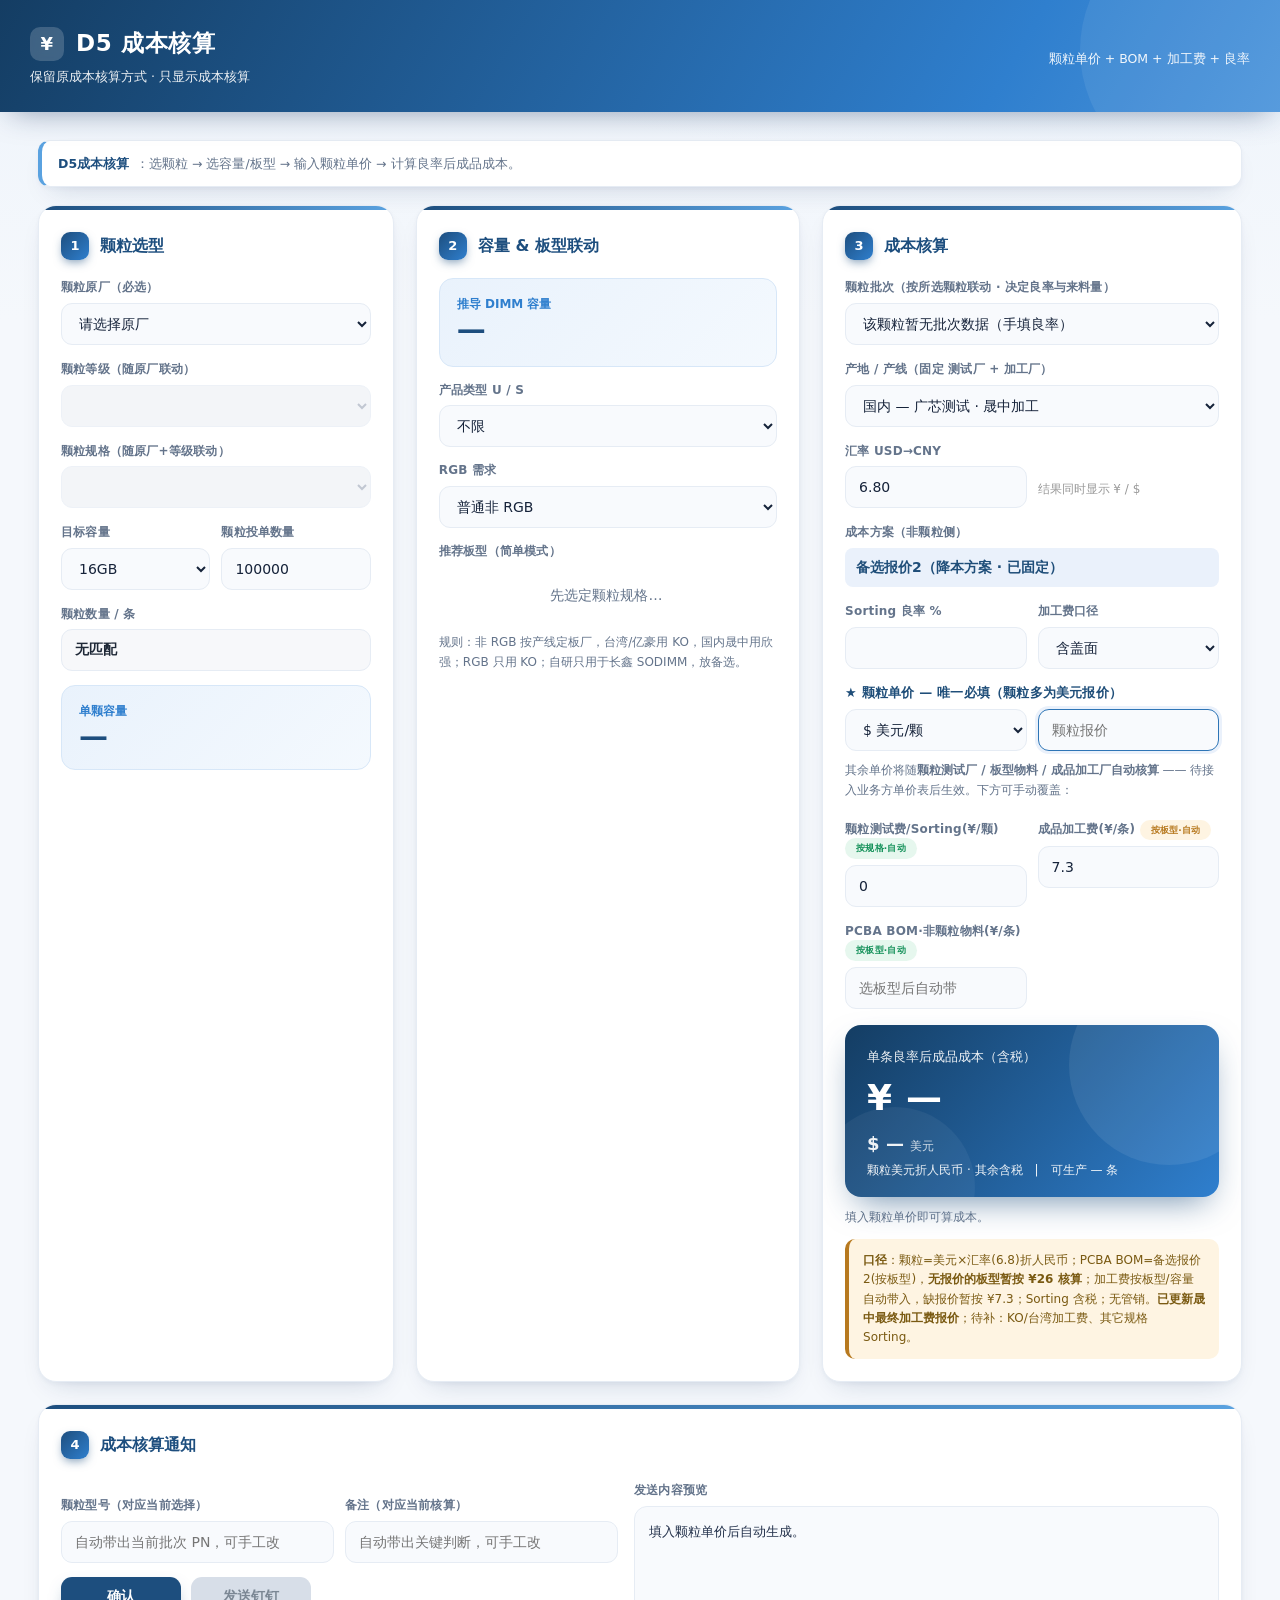
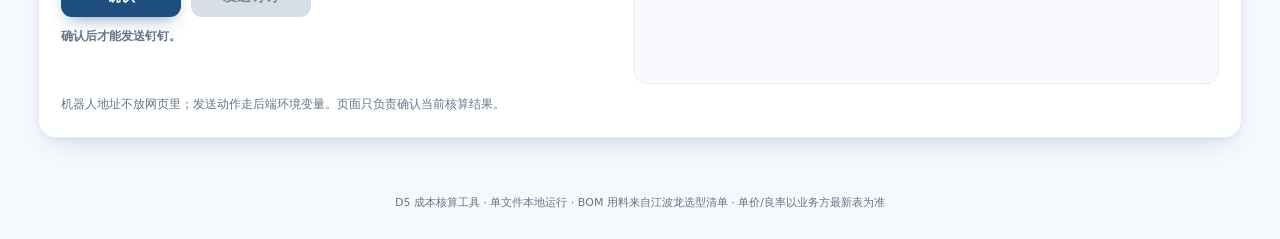
==== cost-management/index.html @ 5bd02c3d "Use local proxy for cost API in development" ====
<!DOCTYPE html>
<html lang="zh-CN">
<head>
<meta charset="UTF-8">
<meta name="viewport" content="width=device-width, initial-scale=1.0">
<title>D5 成本核算</title>
<style>
:root{
  --bg:#f5f8fc;--card:#fff;--ink:#16233a;--muted:#64748b;--line:#e6ecf4;
  --navy:#1d4e7e;--blue:#2f7fce;--sky:#5aa2e0;--blue-soft:#e9f2fc;--blue-soft2:#f4f9fe;
  --green:#15915a;--green-soft:#e6f7ee;--amber:#b7791f;--amber-soft:#fef4e2;--red:#c0392b;--red-soft:#fdecea;
  --r:18px;--r-sm:11px;
  --sh:0 2px 4px rgba(20,45,90,.04),0 12px 28px -14px rgba(20,45,90,.22);
  --sh-lg:0 10px 40px -12px rgba(20,45,90,.32);
}
*{box-sizing:border-box;margin:0;padding:0}
body{font-family:"Microsoft YaHei","PingFang SC","Segoe UI",system-ui,sans-serif;background:
  radial-gradient(1200px 400px at 80% -120px,#dcebfb 0%,rgba(220,235,251,0) 70%),
  linear-gradient(180deg,#eef4fb 0%,#f5f8fc 320px);
  background-color:#f5f8fc;color:var(--ink);font-size:14px;line-height:1.55;-webkit-font-smoothing:antialiased;min-height:100vh}
header{background:linear-gradient(120deg,#143d63 0%,#2f7fce 78%,#4a93da 100%);color:#fff;padding:26px 30px;display:flex;align-items:center;justify-content:space-between;flex-wrap:wrap;gap:14px;box-shadow:0 10px 30px -12px rgba(20,45,90,.5);position:relative;overflow:hidden}
header::after{content:"";position:absolute;right:-60px;top:-80px;width:260px;height:260px;border-radius:50%;background:rgba(255,255,255,.07)}
header h1{font-size:23px;font-weight:800;letter-spacing:.6px;display:flex;align-items:center;gap:12px;z-index:1}
header h1::before{content:"¥";width:34px;height:34px;border-radius:10px;background:rgba(255,255,255,.18);display:inline-flex;align-items:center;justify-content:center;font-size:18px;font-weight:800;backdrop-filter:blur(4px)}
header .sub{font-size:12.5px;opacity:.92;margin-top:5px;font-weight:500;z-index:1}
nav{display:flex;gap:6px;background:rgba(255,255,255,.92);backdrop-filter:saturate(1.2) blur(8px);padding:9px 22px;border-bottom:1px solid var(--line);position:sticky;top:0;z-index:20;flex-wrap:wrap}
nav button{border:none;background:transparent;padding:9px 17px;border-radius:999px;font-size:14px;color:var(--muted);cursor:pointer;font-weight:600;transition:.15s}
nav button.active{background:var(--navy);color:#fff;box-shadow:0 4px 12px -3px rgba(29,78,126,.5)}
nav button:hover:not(.active){background:var(--blue-soft);color:var(--navy)}
main{max-width:1260px;margin:0 auto;padding:28px}
.page{display:none}.page.active{display:block;animation:fade .3s ease}
@keyframes fade{from{opacity:0;transform:translateY(6px)}to{opacity:1;transform:none}}
.cost-only nav,
.cost-only .page:not(#decide){display:none !important}
.cost-only header{background:linear-gradient(120deg,#143d63 0%,#2f7fce 78%,#4a93da 100%)}
.grid{display:grid;gap:22px}.cols-3{grid-template-columns:1fr 1.08fr 1.18fr}
.card{background:var(--card);border:1px solid var(--line);border-radius:var(--r);padding:22px;box-shadow:var(--sh);position:relative;overflow:hidden;transition:transform .18s,box-shadow .18s}
.card::before{content:"";position:absolute;left:0;top:0;height:4px;width:100%;background:linear-gradient(90deg,var(--navy),var(--sky))}
.card:hover{transform:translateY(-3px);box-shadow:var(--sh-lg)}
.card h2{font-size:16px;color:var(--navy);margin:4px 0 18px;padding-bottom:0;border:none;display:flex;align-items:center;gap:11px;font-weight:800}
.card h2 .n{background:linear-gradient(135deg,#1d4e7e,#2f7fce);color:#fff;width:28px;height:28px;border-radius:9px;display:inline-flex;align-items:center;justify-content:center;font-size:13px;flex:0 0 auto;box-shadow:0 4px 10px -2px rgba(29,78,126,.55)}
label{display:block;font-size:12px;color:var(--muted);margin:15px 0 6px;font-weight:700;letter-spacing:.2px}
select,input{width:100%;padding:11px 13px;border:1.5px solid var(--line);border-radius:var(--r-sm);font-size:14px;background:#f8fafd;color:var(--ink);font-family:inherit;transition:.15s;min-height:42px}
select:hover,input:hover{border-color:#bcd2ea;background:#fff}
select:focus,input:focus{outline:none;border-color:var(--blue);background:#fff;box-shadow:0 0 0 4px var(--blue-soft)}
select:disabled{background:#eef1f6;color:#a7b0bf;cursor:not-allowed}
.row2{display:grid;grid-template-columns:1fr 1fr;gap:11px}
.pill{display:inline-block;padding:3px 11px;border-radius:999px;font-size:11px;font-weight:700;line-height:1.6}
.pill.green{background:var(--green-soft);color:var(--green)}.pill.amber{background:var(--amber-soft);color:var(--amber)}.pill.red{background:var(--red-soft);color:var(--red)}.pill.blue{background:var(--blue-soft);color:var(--navy)}.pill.grey{background:#eef0f3;color:#666}
.derive{background:linear-gradient(135deg,#e9f2fc 0%,#f4f9fe 100%);border:1px solid #d7e7f8;border-radius:14px;padding:16px 17px;margin-top:6px}
.derive .big{font-size:29px;font-weight:800;color:var(--navy);letter-spacing:.4px;line-height:1.1}.derive .lab{font-size:12px;color:var(--blue);font-weight:700}
.kv{display:flex;justify-content:space-between;align-items:center;padding:9px 0;border-bottom:1px dashed var(--line);font-size:13px}
.kv:last-child{border-bottom:none}.kv .k{color:var(--muted)}.kv .v{font-weight:700;font-variant-numeric:tabular-nums}
.boards{margin-top:8px;max-height:330px;overflow:auto;padding-right:3px}
.boards::-webkit-scrollbar{width:9px}.boards::-webkit-scrollbar-thumb{background:#cbdaeb;border-radius:9px}.boards::-webkit-scrollbar-thumb:hover{background:#b3c8e0}
.board{border:1.5px solid var(--line);border-radius:13px;padding:12px 14px;margin-bottom:9px;cursor:pointer;transition:.16s;background:#fff}
.board:hover{border-color:var(--blue);background:var(--blue-soft);transform:translateY(-1px);box-shadow:0 6px 16px -8px rgba(47,127,206,.4)}
.board.sel{border-color:var(--blue);background:var(--blue-soft);box-shadow:0 0 0 3px var(--blue-soft)}
.board.main{border-color:#a7e0bf;background:#f3fcf7}
.board.alt{background:#fafbfc}
.board .t{font-weight:700;font-size:14px;display:flex;justify-content:space-between;align-items:center;gap:8px}
.board .m{font-size:12px;color:var(--muted);margin-top:4px}
.boardSection{border:1px solid var(--line);border-radius:13px;padding:12px;margin-bottom:11px;background:#fff}
.boardSection.mainSection{border-color:#bfe8cf;background:#f5fcf8}
.boardSectionTitle{display:flex;justify-content:space-between;align-items:center;font-size:12px;color:var(--muted);margin-bottom:9px}
.boardSectionTitle b{font-size:13px;color:var(--green)}
.altBoards{border:1px dashed var(--line);border-radius:13px;background:#fbfcfe}
.altBoards summary{cursor:pointer;color:#64748b;font-size:12px;padding:12px 14px;display:flex;justify-content:space-between;align-items:center}
.altBoards summary b{color:#475569}.altBoards summary em{font-style:normal;color:#94a3b8}
.altBoards .boardSection{border:none;border-top:1px solid var(--line);border-radius:0;margin:0;background:#fff}
.cost-total{background:linear-gradient(130deg,#143d63 0%,#2f7fce 100%);color:#fff;border-radius:16px;padding:22px 22px 18px;margin-top:16px;box-shadow:0 14px 34px -12px rgba(29,78,126,.65);position:relative;overflow:hidden}
.cost-total::after{content:"";position:absolute;right:-50px;top:-60px;width:200px;height:200px;border-radius:50%;background:rgba(255,255,255,.08)}
.cost-total::before{content:"";position:absolute;left:-30px;bottom:-70px;width:160px;height:160px;border-radius:50%;background:rgba(255,255,255,.05)}
.cost-total .ct-lab{font-size:12.5px;opacity:.92;font-weight:500;position:relative}.cost-total .ct-big{font-size:36px;font-weight:800;margin:4px 0;letter-spacing:.6px;position:relative}.cost-total .ct-sub{font-size:12px;opacity:.93;position:relative}
table{width:100%;border-collapse:collapse;font-size:13px}
th,td{padding:10px 12px;text-align:left;border-bottom:1px solid var(--line)}
th{background:var(--navy);color:#fff;font-weight:600;position:sticky;top:0;font-size:12px}
tbody tr:hover{background:#eef5fc}
td.num,th.num{text-align:right;font-variant-numeric:tabular-nums}
.note{font-size:12px;color:var(--muted);margin-top:11px;line-height:1.65}
.filters{display:flex;gap:9px;flex-wrap:wrap;margin-bottom:15px}
.filters select,.filters input{width:auto;min-width:120px}
.warn{background:var(--amber-soft);border-left:4px solid var(--amber);padding:12px 14px;border-radius:10px;font-size:12px;color:#7a5a12;margin-top:11px;line-height:1.6}
.noticeBox{margin-top:22px;display:grid;grid-template-columns:1fr 1.05fr;gap:16px;align-items:stretch}
.noticePreview{background:#f8fafd;border:1px solid var(--line);border-radius:13px;padding:14px;white-space:pre-wrap;font-size:13px;line-height:1.75;color:#22304a;min-height:178px}
.noticeActions{display:flex;gap:10px;flex-wrap:wrap;margin-top:14px}
.actionBtn{border:none;border-radius:11px;padding:11px 18px;font-size:14px;font-weight:800;cursor:pointer;min-width:120px;transition:.15s;font-family:inherit}
.actionBtn.primary{background:var(--navy);color:#fff;box-shadow:0 7px 18px -8px rgba(29,78,126,.7)}
.actionBtn.send{background:var(--green);color:#fff;box-shadow:0 7px 18px -8px rgba(21,145,90,.7)}
.actionBtn:disabled{background:#d7dee8;color:#7b8794;cursor:not-allowed;box-shadow:none}
.noticeStatus{margin-top:10px;font-size:12px;font-weight:700;color:var(--muted)}
.noticeStatus.ok{color:var(--green)}.noticeStatus.warn{color:var(--amber)}.noticeStatus.err{color:var(--red)}
.flow{display:flex;align-items:center;gap:7px;font-size:12.5px;color:var(--muted);margin-bottom:18px;flex-wrap:wrap;background:#fff;border:1px solid var(--line);border-left:4px solid var(--sky);border-radius:12px;padding:13px 16px;box-shadow:var(--sh)}.flow b{color:var(--navy)}
footer{text-align:center;color:var(--muted);font-size:11px;padding:28px}.muted{color:var(--muted)}
.bomwrap{margin-top:10px;border:1px solid var(--line);border-radius:13px;overflow:hidden;display:none}
.bomwrap.show{display:block}
.bomhead{background:var(--blue-soft);padding:11px 15px;font-weight:700;color:var(--navy);font-size:13px;display:flex;justify-content:space-between}
.catbar{display:flex;flex-wrap:wrap;gap:7px;padding:11px 15px;border-bottom:1px solid var(--line)}
.catbar .c{background:#eef3f9;border-radius:8px;padding:4px 10px;font-size:12px}.catbar .c b{color:var(--navy)}
.dbrow-bom{background:#fafbfd}
.linkbtn{cursor:pointer;color:var(--blue);font-weight:700}
.tablewrap{width:100%;overflow-x:auto;-webkit-overflow-scrolling:touch}
@media(max-width:980px){.cols-3{grid-template-columns:1fr}}
@media(max-width:680px){
  main{padding:15px}
  header{padding:18px 17px}
  header h1{font-size:19px}
  .card{padding:17px;border-radius:15px}
  .grid{gap:15px}
  .row2{grid-template-columns:1fr}
  .derive .big{font-size:25px}
  .cost-total{padding:18px}.cost-total .ct-big{font-size:30px}
  select,input{font-size:16px;min-height:46px}
  .filters select,.filters input{width:100%;min-width:0}
  .noticeBox{grid-template-columns:1fr}
  table{font-size:12px}th,td{padding:8px 9px}
  nav{padding:8px 14px}
}
</style>
</head>
<body class="cost-only">
<header>
  <div><h1>D5 成本核算</h1>
  <div class="sub">保留原成本核算方式 · 只显示成本核算</div></div>
  <div class="sub" style="text-align:right">颗粒单价 + BOM + 加工费 + 良率</div>
</header>
<main>
<section class="page active" id="decide">
  <div class="flow"><b>D5成本核算</b>：选颗粒 → 选容量/板型 → 输入颗粒单价 → 计算良率后成品成本。</div>
  <div class="grid cols-3">
    <div class="card">
      <h2><span class="n">1</span>颗粒选型</h2>
      <label>颗粒原厂（必选）</label><select id="brand"></select>
      <label>颗粒等级（随原厂联动）</label><select id="grade" disabled></select>
      <label>颗粒规格（随原厂+等级联动）</label><select id="spec" disabled></select>
      <div class="row2">
        <div><label>目标容量</label><select id="targetCap"><option value="8">8GB</option><option value="16" selected>16GB</option><option value="32">32GB</option><option value="64">64GB</option></select></div>
        <div><label>颗粒投单数量</label><input id="order" type="number" value="100000"></div>
      </div>
      <label>颗粒数量 / 条</label>
      <input id="dies" type="text" value="自动" readonly style="background:#f7f8fa;color:#1f2937;font-weight:800">
      <div class="derive" style="margin-top:14px"><div class="lab">单颗容量</div><div class="big" id="dieGb">—</div></div>
    </div>
    <div class="card">
      <h2><span class="n">2</span>容量 &amp; 板型联动</h2>
      <div class="derive"><div class="lab">推导 DIMM 容量</div><div class="big" id="capOut">—</div><div class="lab" id="capFormula" style="margin-top:4px"></div></div>
      <label style="margin-top:14px">产品类型 U / S</label>
      <select id="productType"><option value="">不限</option><option value="UDIMM">U · UDIMM</option><option value="SODIMM">S · SODIMM</option></select>
      <label style="margin-top:14px">RGB 需求</label>
      <select id="rgbNeed"><option value="-">普通非 RGB</option><option value="RGB">RGB</option></select>
      <label style="margin-top:14px">推荐板型（简单模式）</label>
      <div class="boards" id="boardList"><div class="muted" style="padding:16px;text-align:center">先选定颗粒规格…</div></div>
      <div class="note">规则：非 RGB 按产线定板厂，台湾/亿豪用 KO，国内晟中用欣强；RGB 只用 KO；自研只用于长鑫 SODIMM，放备选。</div>
    </div>
    <div class="card">
      <h2><span class="n">3</span>成本核算</h2>
      <label>颗粒批次（按所选颗粒联动 · 决定良率与来料量）</label>
      <select id="batch"><option value="">先选定颗粒规格…</option></select>
      <div id="batchInfo" class="note" style="margin-top:4px"></div>
      <label>产地 / 产线（固定 测试厂 + 加工厂）</label>
      <select id="region"><option value="cn" selected>国内 — 广芯测试 · 晟中加工</option><option value="tw">台湾 — 亿豪测试 · 亿豪加工</option></select>
      <div class="row2"><div><label>汇率 USD→CNY</label><input id="rate" type="number" step="0.01" value="6.80"></div><div style="display:flex;align-items:flex-end"><span style="color:#999;font-size:12px;padding-bottom:10px">结果同时显示 ¥ / $</span></div></div>
      <label>成本方案（非颗粒侧）</label><div style="padding:9px 11px;background:#eaf1fb;border-radius:8px;font-size:14px;color:#1f4e79;font-weight:700">备选报价2（降本方案 · 已固定）</div>
      <div class="row2"><div><label>Sorting 良率 %</label><input id="yield" type="number" step="0.01" value="98.65"></div>
      <div><label>加工费口径</label><select id="feeMode"><option value="full" selected>含盖面</option><option value="nc">不含盖面</option></select></div></div>
      <label style="color:#1f4e79;font-weight:800;font-size:13px;margin-top:14px">★ 颗粒单价 — 唯一必填（颗粒多为美元报价）</label>
      <div class="row2"><div><select id="dieCur"><option value="usd" selected>$ 美元/颗</option><option value="cny">¥ 人民币/颗</option></select></div><div><input id="pDie" type="number" step="0.01" placeholder="颗粒报价" style="border-color:#2e75b6;box-shadow:0 0 0 3px #eaf1fb"></div></div>
      <div class="note" style="margin:10px 0 4px">其余单价将随<b>颗粒测试厂 / 板型物料 / 成品加工厂自动核算</b> —— 待接入业务方单价表后生效。下方可手动覆盖：</div>
      <div class="row2"><div><label>颗粒测试费/Sorting(¥/颗) <span class="pill green" style="font-size:9px">按规格·自动</span></label><input id="pSort" type="number" step="0.01" placeholder="选规格自动带"></div>
      <div><label>成品加工费(¥/条) <span class="pill amber" style="font-size:9px">按板型·自动</span></label><input id="pAsm" type="number" step="0.01" value="7.3" placeholder="选板型后自动带"></div></div>
      <div class="row2"><div><label>PCBA BOM·非颗粒物料(¥/条) <span class="pill green" style="font-size:9px">按板型·自动</span></label><input id="pBom" type="number" step="0.01" placeholder="选板型后自动带"></div><div></div></div>
      <div class="cost-total"><div class="ct-lab">单条良率后成品成本（含税）</div><div class="ct-big" id="costTax">¥ —</div>
      <div class="ct-sub" style="font-size:18px;font-weight:800;color:#fff;margin:3px 0"><span id="costUsd">$ —</span> <span style="font-size:12px;font-weight:400;opacity:.85">美元</span></div>
      <div class="ct-sub">颗粒美元折人民币 · 其余含税　|　可生产 <span id="pcs">—</span> 条</div></div>
      <div id="costBreak"></div>
      <div class="warn"><b>口径</b>：颗粒=美元×汇率(6.8)折人民币；PCBA BOM=备选报价2(按板型)，<b>无报价的板型暂按 ¥26 核算</b>；加工费按板型/容量自动带入，缺报价暂按 ¥7.3；Sorting 含税；无管销。<b>已更新晟中最终加工费报价</b>；待补：KO/台湾加工费、其它规格 Sorting。</div>
    </div>
  </div>
  <div class="card" style="margin-top:22px">
    <h2><span class="n">4</span>成本核算通知</h2>
    <div class="noticeBox">
      <div>
        <div class="row2">
          <div><label>颗粒型号（对应当前选择）</label><input id="noticeModel" placeholder="自动带出当前批次 PN，可手工改"></div>
          <div><label>备注（对应当前核算）</label><input id="noticeNote" placeholder="自动带出关键判断，可手工改"></div>
        </div>
        <div class="noticeActions">
          <button class="actionBtn primary" id="confirmNotice" type="button">确认</button>
          <button class="actionBtn send" id="sendNotice" type="button" disabled>发送钉钉</button>
        </div>
        <div class="noticeStatus" id="noticeStatus">确认后才能发送钉钉。</div>
      </div>
      <div>
        <label style="margin-top:0">发送内容预览</label>
        <div class="noticePreview" id="noticePreview">填入颗粒单价后自动生成。</div>
      </div>
    </div>
    <div class="note">机器人地址不放网页里；发送动作走后端环境变量。页面只负责确认当前核算结果。</div>
  </div>
</section>

<section class="page" id="db">
  <div class="card">
    <h2>板型数据库 / BOM（最终选用 14 款 · 历史保留 21 款）</h2>
    <div class="filters">
      <select id="fFab"><option value="">全部板厂</option><option>欣强(BP)</option><option>KO</option><option>自研</option></select>
      <select id="fType"><option value="">全部类型</option><option>UDIMM</option><option>SODIMM</option></select>
      <select id="fRank"><option value="">全部 Rank</option><option>1Rx8</option><option>2Rx8</option><option>1Rx4</option><option>1Rx16</option></select>
      <select id="fRgb"><option value="">RGB 不限</option><option value="RGB">仅 RGB</option><option value="-">仅非 RGB</option></select>
      <input id="fKey" placeholder="搜索短码 / PBA…" style="min-width:180px">
    </div>
    <div style="max-height:600px;overflow:auto">
      <table id="dbTable"><thead><tr><th>PBA</th><th>板厂</th><th>类型</th><th>Rank</th><th>板型短码</th><th>层数</th><th>容量</th><th>颗粒最大尺寸</th><th>RGB</th><th>BOM</th></tr></thead><tbody></tbody></table>
    </div>
    <div class="note" id="dbCount"></div>
  </div>
</section>

<section class="page" id="yieldref">
  <div class="card">
    <h2>同品牌同等级 · 批次去重后加权良率（快照：2026-05-15）</h2>
    <table><thead><tr><th>颗粒厂</th><th>等级</th><th class="num">加权良率</th><th>判断</th></tr></thead><tbody>
      <tr><td>长鑫</td><td>eTT</td><td class="num">99.99%</td><td><span class="pill green">最优·稳定</span> 另有1批未开始</td></tr>
      <tr><td>长鑫</td><td>UTT</td><td class="num">98.65%</td><td><span class="pill green">可用于核算</span></td></tr>
      <tr><td>镁光</td><td>PG</td><td class="num">95.47% / 94.91%</td><td><span class="pill amber">含进行中/仅已完成</span> 5/22升至95.71%</td></tr>
      <tr><td>南亚</td><td>DM</td><td class="num">64.67%</td><td><span class="pill red">仅"只测开机"·谨慎</span></td></tr>
      <tr><td>镁光</td><td>PR</td><td class="num">暂无</td><td><span class="pill grey">无有效良率·不进核算</span></td></tr>
    </tbody></table>
    <div class="warn">某一时刻快照，会变动。正式核算读最新良率表重算（测试厂+品牌+等级+规格+PN+批次 分组，同批次多档位先合并，再按来料量加权）。可把良率填回「③成本核算」。</div>
  </div>
</section>

<section class="page" id="ref">
  <div class="grid" style="grid-template-columns:1fr 1fr">
    <div class="card"><h2>颗粒规格换算（D5 专用）</h2>
      <table><thead><tr><th>规格</th><th class="num">容量</th><th>说明</th></tr></thead><tbody>
        <tr><td>1G8</td><td class="num">8 Gb</td><td>1G 深度 × 8 位宽</td></tr>
        <tr><td>1G16</td><td class="num">16 Gb</td><td>1G 深度 × 16 位宽</td></tr>
        <tr><td>2G8</td><td class="num">16 Gb</td><td>2G 深度 × 8 位宽</td></tr>
        <tr><td>3G8</td><td class="num">24 Gb</td><td>3G 深度 × 8 位宽</td></tr>
        <tr><td>4G8</td><td class="num">32 Gb</td><td>4G 深度 × 8 位宽</td></tr>
      </tbody></table>
      <div class="note">当前默认产品容量：1G8→8GB，1G16→8GB，2G8→16GB，3G8→24GB，4G8→32GB。公式：DIMM容量(GB)=颗粒容量Gb÷8×颗粒数/条；当前最终推荐优先按 8 颗 1Rx8 或 4 颗 1Rx16 走。</div>
    </div>
    <div class="card"><h2>原厂 → 等级 → 规格 联动</h2>
      <table><thead><tr><th>原厂</th><th>等级</th><th>可选规格</th></tr></thead><tbody id="linkTable"></tbody></table>
      <div class="note">等级不是全局通用列表；DM 是南亚的等级。</div>
    </div>
  </div>
</section>
</main>
<footer>D5 成本核算工具 · 单文件本地运行 · BOM 用料来自江波龙选型清单 · 单价/良率以业务方最新表为准</footer>
<script>
const LINK={"长鑫":{UTT:["2G8"],eTT:["2G8"]},"南亚":{DM:["1G8","1G16"]},"镁光(Micron/SpecTek)":{PG:["1G8","2G8","3G8","4G8"],TP:["1G8","2G8","3G8","4G8"],PR:["1G8","2G8","3G8","4G8"]},"三星":{P:["2G8"],B:["2G8"]},"海力士(SK hynix)":{M:["2G8","3G8"],A:["2G8"]}};
const SPEC_GB={"1G8":8,"1G16":16,"2G8":16,"3G8":24,"4G8":32};
const SPEC_DEFAULT_CAP={"1G8":8,"1G16":8,"2G8":16,"3G8":24,"4G8":32};
const BOARDS=[{"pba":"PBA0018C2163","fab":"欣强(BP)","type":"UDIMM","rank":"1Rx8","short":"BA5UR02","layer":"10L","rgb":"RGB","cap":"16GB","bom":[{"pn":"DDR5_RGB_UDIMM_BP_BA5UR02_A","name":"原理图PCBA","param":"","qty":1,"ref":""},{"pn":"PCM0002A3425","name":"线路板","param":"BA5UR02(Black)#DIMM#10L#U-DIMM#哑黑#133.35*31.25mm#1.27mm#FR","qty":1,"ref":""},{"pn":"CAP1007A0001","name":"电容","param":"0.1uF#16V#10%#MLCC#C0201#X5R#0.3mm#CL03A104KO3NNNC#ROHS#1","qty":12,"ref":"CBT000,CBT001,CBT002,CIO001,CSP001"},{"pn":"CAP0013A0005","name":"电容","param":"1uF#6.3V#20%#MLCC#C0201#X5R#0.3mm#CL03A105MQ3CSNH#ROHS+无卤#","qty":2,"ref":"CIO002,CSP002"},{"pn":"CAP0226B0010","name":"电容","param":"2.2uF#6.3V#20%#MLCC#C0402#X5R##CL05A225MQ5NSNC","qty":16,"ref":"CVP000,CVP001,CVP002,CVP003,CVP004"},{"pn":"ECM0001A0040","name":"电容","param":"4.7uF#10V#10%#MLCC#C0402#X5R#NA#CL05A475KP5NRNC#ROHS#1","qty":46,"ref":"CIO000,CSP000,CVD000,CVD001,CVD002"},{"pn":"CAP0224C0004","name":"电容","param":"22uF#10V#20%#MLCC#C0603#X5R#0.8mm#CL10A226MP8NUNE#ROHS#1","qty":12,"ref":"CVD102,CVD103,CVI004,CVI005,CVI006"},{"pn":"ECM0001A0271","name":"电容","param":"47uF#6.3V#20%#MLCC#C0603#X5R#0.8mm#CM105X5R476M06AT#ROHS+无","qty":6,"ref":"CVD100,CVD101,CVP100,CVP101,CVQ100"},{"pn":"REP0331B0001","name":"电阻","param":"33R#5%#Fix-Res#R0402#1/16W#CR0402JF0330G#ROHS+无卤#1","qty":4,"ref":"R022,R023,R024,R025"},{"pn":"ECM0002A0041","name":"电阻","param":"39R#5%#Fix-Res#R0402#1/16W#CR0402JF0390G#ROHS#NA","qty":2,"ref":"R026,R027"},{"pn":"ECM0002A0056","name":"电阻","param":"47R#5%#Fix-Res#R0402#1/16W#CR0402JF0470G#ROHS#NA","qty":1,"ref":"R021"},{"pn":"REP0241B0001","name":"电阻","param":"240R#1%#Fix-Res#R0402#1/16W#CR0402FF2400G#ROHS+无卤#1","qty":8,"ref":"R001,R002,R003,R004,R005,R006,R007"},{"pn":"ECM0034A0023","name":"MCU","param":"6K5850UA0#QFN32_THD89#MCU#5*5*0.75mm#3#ROHS","qty":1,"ref":"M1"},{"pn":"ECM0013A0046","name":"MOS管","param":"SPN6435S36RGB#N-CH#SOT-363#NA#NA#NA#NA#ROHS+无卤#3","qty":1,"ref":"M2"},{"pn":"ECM0005A0176","name":"电源芯片","param":"AIC1748AH-33GV5TR#LDO#SOT23-5#600mA#2.3V to 6.0V#NA#0.8V t","qty":1,"ref":"M4"},{"pn":"REP0000B0001","name":"电阻","param":"0R#5%#Fix-Res#R0402#1/16W#CR0402JF0000G#ROHS+无卤#1","qty":3,"ref":"R5,R6,R60"},{"pn":"ECM0002A0448","name":"电阻","param":"124R#1%#Fix-Res#R0402#1/16W#RC0402FR-07124RL#ROHS+无卤#1","qty":16,"ref":"R13,R14,R16,R17,R19,R20,R22,R23,R2"},{"pn":"ECM0002A0449","name":"电阻","param":"280R#1%#Fix-Res#R0402#1/16W#RC0402FR-07280RL#ROHS+无卤#1","qty":8,"ref":"R12,R15,R18,R21,R24,R27,R30,R33"},{"pn":"REP0023B0002","name":"电阻","param":"2K#1%#Fix-Res#R0402#1/16W#CR0402FF2001G#ROHS#1","qty":2,"ref":"R66,R67"},{"pn":"REP0473B0001","name":"电阻","param":"4.7K#5%#Fix-Res#R0402#1/16W#CR0402JF0472G#ROHS#1","qty":1,"ref":"R9"},{"pn":"REP0014B0001","name":"电阻","param":"10K#5%#Fix-Res#R0402#1/16W#RTT02103JTH#ROHS#NA","qty":1,"ref":"R7"},{"pn":"REP0124B0001","name":"电阻","param":"12K#1%#Fix-Res#R0402#1/16W#CR0402FF1202G","qty":1,"ref":"R64"},{"pn":"REP0474B0002","name":"电阻","param":"47K#1%#Fix-Res#R0402#1/16W#CR0402FF4702G#ROHS+无卤#NA","qty":1,"ref":"R63"},{"pn":"ECM0003A0087","name":"电感","param":"0.68uH#L3225#TYP=8.0A,MAX=7.5A#20%#一体成型#功率电感#ZBWM322512C2R","qty":2,"ref":"L1,L2"},{"pn":"ECM0003A0088","name":"电感","param":"1.5uH#L2520#TYP=4.6A,MAX=3.8A#20%#一体成型#功率电感#ZBWM252012A11R","qty":1,"ref":"L3"},{"pn":"ECM0021A0047","name":"EEPROM","param":"FTSPD5118-NGT-O#1KB#I2C/I3C#1.8V#UDFN-8_2X3X0_5#2*3*0.8mm#","qty":1,"ref":"S00"},{"pn":"ECM0005A0238","name":"电源芯片","param":"RTQ5136GQWF-310#PMU#WQFN-28L#SWA&SWB=6.0A;SWC=2.5A#4.25~5.","qty":1,"ref":"P00"},{"pn":"ECM0009A0064","name":"LED","param":"RGB#LED1206#R VF=1.5-2.4V，G VF=2.3-3.0V，B VF=2.3-3V#共阳极#L-","qty":8,"ref":"LED1,LED2,LED3,LED4,LED5,LED6,LED7"}]},{"pba":"PBA0018C2164","fab":"欣强(BP)","type":"UDIMM","rank":"2Rx8","short":"B85URCB","layer":"8L","rgb":"-","cap":"16GB","bom":[{"pn":"DDR5_UDIMM_BP_B85URCB-1-00_A","name":"原理图PCBA","param":"","qty":1,"ref":""},{"pn":"PCM0002A3423","name":"线路板","param":"B85URCB 1.00(Black)#DIMM#8L#U-DIMM#哑黑#133.35*31.25mm#1.27m","qty":1,"ref":""},{"pn":"CAP0224C0004","name":"电容","param":"22uF#10V#20%#MLCC#C0603#X5R#0.8mm#CL10A226MP8NUNE#ROHS#1","qty":6,"ref":"CB000,CB001,CB002,CB003,CB004,CB00"},{"pn":"ECM0001A0271","name":"电容","param":"47uF#6.3V#20%#MLCC#C0603#X5R#0.8mm#CM105X5R476M06AT#ROHS+无","qty":6,"ref":"CD040,CD041,CP040,CP041,CQ040,CQ04"},{"pn":"ECM0002A0056","name":"电阻","param":"47R#5%#Fix-Res#R0402#1/16W#CR0402JF0470G#ROHS#NA","qty":1,"ref":"R016"},{"pn":"REP0241B0001","name":"电阻","param":"240R#1%#Fix-Res#R0402#1/16W#CR0402FF2400G#ROHS+无卤#1","qty":16,"ref":"R000,R001,R002,R003,R012,R013,R014"},{"pn":"CAP1007A0001","name":"电容","param":"0.1uF#16V#10%#MLCC#C0201#X5R#0.3mm#CL03A104KO3NNNC#ROHS#1","qty":9,"ref":"C000,C001,C002,C005,C006,CB008,CB0"},{"pn":"CAP0013A0005","name":"电容","param":"1uF#6.3V#20%#MLCC#C0201#X5R#0.3mm#CL03A105MQ3CSNH#ROHS+无卤#","qty":2,"ref":"C007,C008"},{"pn":"CAP0476B0001","name":"电容","param":"4.7uF#6.3V#20%#MLCC#C0402#X5R#0.5mm#CL05A475MQ5NRNC#ROHS+无","qty":64,"ref":"CD000,CD001,CD004,CD007,CD008,CD00"},{"pn":"CAP0226B0010","name":"电容","param":"2.2uF#6.3V#20%#MLCC#C0402#X5R##CL05A225MQ5NSNC","qty":40,"ref":"CP000,CP001,CP002,CP007,CP008,CP00"},{"pn":"CAP1007B0001","name":"电容","param":"10uF#10V#20%#MLCC#C0402#X5R#0.5mm#CL05A106MP5NUNC#ROHS#1","qty":20,"ref":"CD020,CD021,CD026,CD027,CD028,CD02"},{"pn":"ECM0003A0087","name":"电感","param":"0.68uH#L3225#TYP=8.0A,MAX=7.5A#20%#一体成型#功率电感#ZBWM322512C2R","qty":2,"ref":"L1,L2"},{"pn":"ECM0003A0088","name":"电感","param":"1.5uH#L2520#TYP=4.6A,MAX=3.8A#20%#一体成型#功率电感#ZBWM252012A11R","qty":1,"ref":"L3"},{"pn":"ECM0021A0047","name":"EEPROM","param":"FTSPD5118-NGT-O#1KB#I2C/I3C#1.8V#UDFN-8_2X3X0_5#2*3*0.8mm#","qty":1,"ref":"S00"},{"pn":"ECM0005A0238","name":"电源芯片","param":"RTQ5136GQWF-310#PMU#WQFN-28L#SWA&SWB=6.0A;SWC=2.5A#4.25~5.","qty":1,"ref":"P00"}]},{"pba":"PBA0018C2165","fab":"欣强(BP)","type":"UDIMM","rank":"2Rx8","short":"BA5UH12","layer":"10L","rgb":"-","cap":"16GB","bom":[{"pn":"DDR5_UDIMM_BP_BA5UH12-1-00_A","name":"原理图PCBA","param":"","qty":1,"ref":""},{"pn":"PCM0002A3424","name":"线路板","param":"BA5UH12 1.00(Black)#DIMM#10L#U-DIMM#哑黑#133.35*31.25mm#1.27","qty":1,"ref":""},{"pn":"CAP0224C0004","name":"电容","param":"22uF#10V#20%#MLCC#C0603#X5R#0.8mm#CL10A226MP8NUNE#ROHS#1","qty":6,"ref":"CB000,CB001,CB002,CB003,CB004,CB00"},{"pn":"ECM0001A0271","name":"电容","param":"47uF#6.3V#20%#MLCC#C0603#X5R#0.8mm#CM105X5R476M06AT#ROHS+无","qty":6,"ref":"CD040,CD041,CP040,CP041,CQ040,CQ04"},{"pn":"ECM0002A0056","name":"电阻","param":"47R#5%#Fix-Res#R0402#1/16W#CR0402JF0470G#ROHS#NA","qty":1,"ref":"R016"},{"pn":"REP0241B0001","name":"电阻","param":"240R#1%#Fix-Res#R0402#1/16W#CR0402FF2400G#ROHS+无卤#1","qty":16,"ref":"R000,R001,R002,R003,R012,R013,R014"},{"pn":"CAP1007A0001","name":"电容","param":"0.1uF#16V#10%#MLCC#C0201#X5R#0.3mm#CL03A104KO3NNNC#ROHS#1","qty":9,"ref":"C000,C001,C002,C005,C006,CB008,CB0"},{"pn":"CAP0013A0005","name":"电容","param":"1uF#6.3V#20%#MLCC#C0201#X5R#0.3mm#CL03A105MQ3CSNH#ROHS+无卤#","qty":2,"ref":"C007,C008"},{"pn":"CAP0476B0001","name":"电容","param":"4.7uF#6.3V#20%#MLCC#C0402#X5R#0.5mm#CL05A475MQ5NRNC#ROHS+无","qty":64,"ref":"CD000,CD001,CD004,CD007,CD008,CD00"},{"pn":"CAP0226B0010","name":"电容","param":"2.2uF#6.3V#20%#MLCC#C0402#X5R##CL05A225MQ5NSNC","qty":40,"ref":"CP000,CP001,CP002,CP007,CP008,CP00"},{"pn":"CAP1007B0001","name":"电容","param":"10uF#10V#20%#MLCC#C0402#X5R#0.5mm#CL05A106MP5NUNC#ROHS#1","qty":20,"ref":"CD020,CD021,CD026,CD027,CD028,CD02"},{"pn":"ECM0003A0087","name":"电感","param":"0.68uH#L3225#TYP=8.0A,MAX=7.5A#20%#一体成型#功率电感#ZBWM322512C2R","qty":2,"ref":"L1,L2"},{"pn":"ECM0003A0088","name":"电感","param":"1.5uH#L2520#TYP=4.6A,MAX=3.8A#20%#一体成型#功率电感#ZBWM252012A11R","qty":1,"ref":"L3"},{"pn":"ECM0021A0047","name":"EEPROM","param":"FTSPD5118-NGT-O#1KB#I2C/I3C#1.8V#UDFN-8_2X3X0_5#2*3*0.8mm#","qty":1,"ref":"S00"},{"pn":"ECM0005A0238","name":"电源芯片","param":"RTQ5136GQWF-310#PMU#WQFN-28L#SWA&SWB=6.0A;SWC=2.5A#4.25~5.","qty":1,"ref":"P00"}]},{"pba":"PBA0018C2166","fab":"欣强(BP)","type":"SODIMM","rank":"2Rx8","short":"BA5S812","layer":"10L","rgb":"-","cap":"16GB","bom":[{"pn":"DDR5_SODIMM_BP_BA5S812-1-00_A","name":"原理图PCBA","param":"","qty":1,"ref":""},{"pn":"PCM0002A3427","name":"线路板","param":"BA5S812 1.00(Black)#DIMM#10L#SO-DIMM#哑黑#69.60*30.00mm#1.2m","qty":1,"ref":""},{"pn":"CAP1007A0001","name":"电容","param":"0.1uF#16V#10%#MLCC#C0201#X5R#0.3mm#CL03A104KO3NNNC#ROHS#1","qty":9,"ref":"C000,C001,C002,C004,C006,CB007,CB0"},{"pn":"ECM0001A0222","name":"电容","param":"1uF#10V#10%#MLCC#C0201#X5R#0.3mm#CM03X5R105K10AH#ROHS#1","qty":2,"ref":"C009,C010"},{"pn":"CAP0226B0010","name":"电容","param":"2.2uF#6.3V#20%#MLCC#C0402#X5R##CL05A225MQ5NSNC","qty":48,"ref":"CP028,CP029,CP030,CP031,CP032,CP03"},{"pn":"ECM0001A0040","name":"电容","param":"4.7uF#10V#10%#MLCC#C0402#X5R#NA#CL05A475KP5NRNC#ROHS#1","qty":76,"ref":"CD027,CD028,CD029,CD030,CD031,CD03"},{"pn":"CAP1007B0001","name":"电容","param":"10uF#10V#20%#MLCC#C0402#X5R#0.5mm#CL05A106MP5NUNC#ROHS#1","qty":24,"ref":"CD002,CD003,CD004,CD005,CD006,CD00"},{"pn":"CAP0224C0004","name":"电容","param":"22uF#10V#20%#MLCC#C0603#X5R#0.8mm#CL10A226MP8NUNE#ROHS#1","qty":6,"ref":"CB001,CB002,CB003,CB004,CB005,CB00"},{"pn":"ECM0001A0271","name":"电容","param":"47uF#6.3V#20%#MLCC#C0603#X5R#0.8mm#CM105X5R476M06AT#ROHS+无","qty":6,"ref":"CD000,CD001,CP000,CP001,CQ000,CQ00"},{"pn":"ECM0002A0056","name":"电阻","param":"47R#5%#Fix-Res#R0402#1/16W#CR0402JF0470G#ROHS#NA","qty":1,"ref":"R014"},{"pn":"REP0241B0001","name":"电阻","param":"240R#1%#Fix-Res#R0402#1/16W#CR0402FF2400G#ROHS+无卤#1","qty":16,"ref":"R000,R001,R002,R003,R006,R007,R008"},{"pn":"ECM0003A0087","name":"电感","param":"0.68uH#L3225#TYP=8.0A,MAX=7.5A#20%#一体成型#功率电感#ZBWM322512C2R","qty":2,"ref":"L1,L2"},{"pn":"ECM0003A0088","name":"电感","param":"1.5uH#L2520#TYP=4.6A,MAX=3.8A#20%#一体成型#功率电感#ZBWM252012A11R","qty":1,"ref":"L3"},{"pn":"ECM0021A0047","name":"EEPROM","param":"FTSPD5118-NGT-O#1KB#I2C/I3C#1.8V#UDFN-8_2X3X0_5#2*3*0.8mm#","qty":1,"ref":"S00"},{"pn":"ECM0005A0238","name":"电源芯片","param":"RTQ5136GQWF-310#PMU#WQFN-28L#SWA&SWB=6.0A;SWC=2.5A#4.25~5.","qty":1,"ref":"P00"}]},{"pba":"PBA0018C2167","fab":"欣强(BP)","type":"SODIMM","rank":"2Rx8","short":"BA5SRCB","layer":"10L","rgb":"-","cap":"16GB","bom":[{"pn":"DDR5_SODIMM_BP_BA5SRCB-1-00_A","name":"原理图PCBA","param":"","qty":1,"ref":""},{"pn":"PCM0002A3426","name":"线路板","param":"BA5SRCB 1.00(Black)#DIMM#10L#SO-DIMM#哑黑#69.60*30.00mm#1.2m","qty":1,"ref":""},{"pn":"CAP1007A0001","name":"电容","param":"0.1uF#16V#10%#MLCC#C0201#X5R#0.3mm#CL03A104KO3NNNC#ROHS#1","qty":9,"ref":"C000,C001,C002,C004,C006,CB007,CB0"},{"pn":"ECM0001A0222","name":"电容","param":"1uF#10V#10%#MLCC#C0201#X5R#0.3mm#CM03X5R105K10AH#ROHS#1","qty":2,"ref":"C009,C010"},{"pn":"CAP0226B0010","name":"电容","param":"2.2uF#6.3V#20%#MLCC#C0402#X5R##CL05A225MQ5NSNC","qty":48,"ref":"CP028,CP029,CP030,CP031,CP032,CP03"},{"pn":"ECM0001A0040","name":"电容","param":"4.7uF#10V#10%#MLCC#C0402#X5R#NA#CL05A475KP5NRNC#ROHS#1","qty":76,"ref":"CD027,CD028,CD029,CD030,CD031,CD03"},{"pn":"CAP1007B0001","name":"电容","param":"10uF#10V#20%#MLCC#C0402#X5R#0.5mm#CL05A106MP5NUNC#ROHS#1","qty":24,"ref":"CD002,CD003,CD004,CD005,CD006,CD00"},{"pn":"CAP0224C0004","name":"电容","param":"22uF#10V#20%#MLCC#C0603#X5R#0.8mm#CL10A226MP8NUNE#ROHS#1","qty":6,"ref":"CB001,CB002,CB003,CB004,CB005,CB00"},{"pn":"ECM0001A0271","name":"电容","param":"47uF#6.3V#20%#MLCC#C0603#X5R#0.8mm#CM105X5R476M06AT#ROHS+无","qty":6,"ref":"CD000,CD001,CP000,CP001,CQ000,CQ00"},{"pn":"ECM0002A0056","name":"电阻","param":"47R#5%#Fix-Res#R0402#1/16W#CR0402JF0470G#ROHS#NA","qty":1,"ref":"R014"},{"pn":"REP0241B0001","name":"电阻","param":"240R#1%#Fix-Res#R0402#1/16W#CR0402FF2400G#ROHS+无卤#1","qty":16,"ref":"R000,R001,R002,R003,R006,R007,R008"},{"pn":"ECM0003A0087","name":"电感","param":"0.68uH#L3225#TYP=8.0A,MAX=7.5A#20%#一体成型#功率电感#ZBWM322512C2R","qty":2,"ref":"L1,L2"},{"pn":"ECM0003A0088","name":"电感","param":"1.5uH#L2520#TYP=4.6A,MAX=3.8A#20%#一体成型#功率电感#ZBWM252012A11R","qty":1,"ref":"L3"},{"pn":"ECM0021A0047","name":"EEPROM","param":"FTSPD5118-NGT-O#1KB#I2C/I3C#1.8V#UDFN-8_2X3X0_5#2*3*0.8mm#","qty":1,"ref":"S00"},{"pn":"ECM0005A0238","name":"电源芯片","param":"RTQ5136GQWF-310#PMU#WQFN-28L#SWA&SWB=6.0A;SWC=2.5A#4.25~5.","qty":1,"ref":"P00"}]},{"pba":"PBA0018C2168","fab":"KO","type":"UDIMM","rank":"1Rx8","short":"KO-8824A-5","layer":"8L","rgb":"-","cap":"16GB","bom":[{"pn":"DDR5_UDIMM_KO-8824A-5_A","name":"原理图PCBA","param":"","qty":1,"ref":""},{"pn":"PCM0002A2014","name":"线路板","param":"KO-8824A-5#DIMM#8L#U-DIMM#黑色#133.35*31.25mm#1.27mm#FR4#沉金3","qty":1,"ref":""},{"pn":"CAP1007A0001","name":"电容","param":"0.1uF#16V#10%#MLCC#C0201#X5R#0.3mm#CL03A104KO3NNNC#ROHS#1","qty":9,"ref":"CBT000,CBT001,CBT002,CIO001,CSP001"},{"pn":"CAP0013A0005","name":"电容","param":"1uF#6.3V#20%#MLCC#C0201#X5R#0.3mm#CL03A105MQ3CSNH#ROHS+无卤#","qty":2,"ref":"CIO002,CSP002"},{"pn":"ECM0001A0271","name":"电容","param":"47uF#6.3V#20%#MLCC#C0603#X5R#0.8mm#CM105X5R476M06AT#ROHS+无","qty":6,"ref":"CVD100,CVD101,CVP100,CVP101,CVQ100"},{"pn":"CAP0224C0004","name":"电容","param":"22uF#10V#20%#MLCC#C0603#X5R#0.8mm#CL10A226MP8NUNE#ROHS#1","qty":8,"ref":"CVD102,CVD103,CVI004,CVI005,CVI006"},{"pn":"CAP0226B0010","name":"电容","param":"2.2uF#6.3V#20%#MLCC#C0402#X5R##CL05A225MQ5NSNC","qty":16,"ref":"CVP000,CVP001,CVP002,CVP003,CVP004"},{"pn":"ECM0001A0040","name":"电容","param":"4.7uF#10V#10%#MLCC#C0402#X5R#NA#CL05A475KP5NRNC#ROHS#1","qty":40,"ref":"CIO000,CSP000,CVD000,CVD001,CVD002"},{"pn":"REP0241B0001","name":"电阻","param":"240R#1%#Fix-Res#R0402#1/16W#CR0402FF2400G#ROHS+无卤#1","qty":8,"ref":"R001,R002,R003,R004,R005,R006,R007"},{"pn":"ECM0002A0056","name":"电阻","param":"47R#5%#Fix-Res#R0402#1/16W#CR0402JF0470G#ROHS#NA","qty":1,"ref":"R021"},{"pn":"REP0331B0001","name":"电阻","param":"33R#5%#Fix-Res#R0402#1/16W#CR0402JF0330G#ROHS+无卤#1","qty":4,"ref":"R022,R023,R024,R025"},{"pn":"ECM0002A0041","name":"电阻","param":"39R#5%#Fix-Res#R0402#1/16W#CR0402JF0390G#ROHS#NA","qty":2,"ref":"R026,R027"},{"pn":"ECM0003A0087","name":"电感","param":"0.68uH#L3225#TYP=8.0A,MAX=7.5A#20%#一体成型#功率电感#ZBWM322512C2R","qty":2,"ref":"L1,L2"},{"pn":"ECM0003A0088","name":"电感","param":"1.5uH#L2520#TYP=4.6A,MAX=3.8A#20%#一体成型#功率电感#ZBWM252012A11R","qty":1,"ref":"L3"},{"pn":"ECM0021A0047","name":"EEPROM","param":"FTSPD5118-NGT-O#1KB#I2C/I3C#1.8V#UDFN-8_2X3X0_5#2*3*0.8mm#","qty":1,"ref":"S00"},{"pn":"ECM0005A0238","name":"电源芯片","param":"RTQ5136GQWF-310#PMU#WQFN-28L#SWA&SWB=6.0A;SWC=2.5A#4.25~5.","qty":1,"ref":"P00"}]},{"pba":"PBA0018C2169","fab":"KO","type":"UDIMM","rank":"1Rx8","short":"KO-10290A-5","layer":"10L","rgb":"-","cap":"16GB","bom":[{"pn":"DDR5_UDIMM_KO-10290A-5_A","name":"原理图PCBA","param":"","qty":1,"ref":""},{"pn":"PCM0002A3442","name":"线路板","param":"KO-10290A-5(Black)#DIMM#10L#U-DIMM#黑色#133.35*31.25mm#1.27m","qty":1,"ref":""},{"pn":"CAP1007A0001","name":"电容","param":"0.1uF#16V#10%#MLCC#C0201#X5R#0.3mm#CL03A104KO3NNNC#ROHS#1","qty":9,"ref":"CBT000,CBT001,CBT002,CIO001,CSP001"},{"pn":"CAP0013A0005","name":"电容","param":"1uF#6.3V#20%#MLCC#C0201#X5R#0.3mm#CL03A105MQ3CSNH#ROHS+无卤#","qty":2,"ref":"CIO002,CSP002"},{"pn":"ECM0001A0271","name":"电容","param":"47uF#6.3V#20%#MLCC#C0603#X5R#0.8mm#CM105X5R476M06AT#ROHS+无","qty":6,"ref":"CVD100,CVD101,CVP100,CVP101,CVQ100"},{"pn":"CAP0224C0004","name":"电容","param":"22uF#10V#20%#MLCC#C0603#X5R#0.8mm#CL10A226MP8NUNE#ROHS#1","qty":12,"ref":"CVD102,CVD103,CVI004,CVI005,CVI006"},{"pn":"CAP0226B0010","name":"电容","param":"2.2uF#6.3V#20%#MLCC#C0402#X5R##CL05A225MQ5NSNC","qty":16,"ref":"CVP000,CVP001,CVP002,CVP003,CVP004"},{"pn":"ECM0001A0040","name":"电容","param":"4.7uF#10V#10%#MLCC#C0402#X5R#NA#CL05A475KP5NRNC#ROHS#1","qty":40,"ref":"CIO000,CSP000,CVD000,CVD001,CVD002"},{"pn":"CAP0016B0006","name":"电容","param":"1uF#10V#10%#MLCC#C0402#X5R#0.5mm#CL05A105KP5NNNC#ROHS#1","qty":20,"ref":"CVD020,CVD021,CVD022,CVD023,CVD024"},{"pn":"REP0241B0001","name":"电阻","param":"240R#1%#Fix-Res#R0402#1/16W#CR0402FF2400G#ROHS+无卤#1","qty":8,"ref":"R001,R002,R003,R004,R005,R006,R007"},{"pn":"ECM0002A0056","name":"电阻","param":"47R#5%#Fix-Res#R0402#1/16W#CR0402JF0470G#ROHS#NA","qty":1,"ref":"R021"},{"pn":"REP0331B0001","name":"电阻","param":"33R#5%#Fix-Res#R0402#1/16W#CR0402JF0330G#ROHS+无卤#1","qty":4,"ref":"R022,R023,R024,R025"},{"pn":"ECM0002A0041","name":"电阻","param":"39R#5%#Fix-Res#R0402#1/16W#CR0402JF0390G#ROHS#NA","qty":2,"ref":"R026,R027"},{"pn":"ECM0003A0087","name":"电感","param":"0.68uH#L3225#TYP=8.0A,MAX=7.5A#20%#一体成型#功率电感#ZBWM322512C2R","qty":2,"ref":"L1,L2"},{"pn":"ECM0003A0088","name":"电感","param":"1.5uH#L2520#TYP=4.6A,MAX=3.8A#20%#一体成型#功率电感#ZBWM252012A11R","qty":1,"ref":"L3"},{"pn":"ECM0021A0047","name":"EEPROM","param":"FTSPD5118-NGT-O#1KB#I2C/I3C#1.8V#UDFN-8_2X3X0_5#2*3*0.8mm#","qty":1,"ref":"S00"},{"pn":"ECM0005A0238","name":"电源芯片","param":"RTQ5136GQWF-310#PMU#WQFN-28L#SWA&SWB=6.0A;SWC=2.5A#4.25~5.","qty":1,"ref":"P00"}],"maxSize":"10.10x11.10mm"},{"pba":"PBA0018C2170","fab":"KO","type":"UDIMM","rank":"1Rx8","short":"KO-10310A-5","layer":"10L","rgb":"RGB","cap":"16GB","bom":[{"pn":"DDR5_RGB_UDIMM_KO-10310A-5_A","name":"原理图PCBA","param":"","qty":1,"ref":""},{"pn":"PCM0002A1647","name":"线路板","param":"KO-10310A-5#DIMM#10L#U-DIMM#黑色#133.35*31.25mm#1.27mm#FR4#沉","qty":1,"ref":""},{"pn":"CAP1007A0001","name":"电容","param":"0.1uF#16V#10%#MLCC#C0201#X5R#0.3mm#CL03A104KO3NNNC#ROHS#1","qty":9,"ref":"CBT000,CBT001,CBT002,CIO001,CSP001"},{"pn":"CAP0013A0005","name":"电容","param":"1uF#6.3V#20%#MLCC#C0201#X5R#0.3mm#CL03A105MQ3CSNH#ROHS+无卤#","qty":2,"ref":"CIO002,CSP002"},{"pn":"CAP0016B0006","name":"电容","param":"1uF#10V#10%#MLCC#C0402#X5R#0.5mm#CL05A105KP5NNNC#ROHS#1","qty":20,"ref":"CVD020,CVD021,CVD022,CVD023,CVD024"},{"pn":"ECM0001A0063","name":"电容","param":"47uF#6.3V#20%#MLCC#C0603#X5R#0.8mm#CL10A476MQ8QRNC#ROHS+无卤","qty":6,"ref":"CVD100,CVD101,CVP100,CVP101,CVQ100"},{"pn":"CAP0224C0004","name":"电容","param":"22uF#10V#20%#MLCC#C0603#X5R#0.8mm#CL10A226MP8NUNE#ROHS#1","qty":12,"ref":"CVD102,CVD103,CVI004,CVI005,CVI006"},{"pn":"CAP0226B0010","name":"电容","param":"2.2uF#6.3V#20%#MLCC#C0402#X5R##CL05A225MQ5NSNC","qty":16,"ref":"CVP000,CVP001,CVP002,CVP003,CVP004"},{"pn":"ECM0001A0040","name":"电容","param":"4.7uF#10V#10%#MLCC#C0402#X5R#NA#CL05A475KP5NRNC#ROHS#1","qty":40,"ref":"CIO000,CSP000,CVD000,CVD001,CVD002"},{"pn":"REP0241B0001","name":"电阻","param":"240R#1%#Fix-Res#R0402#1/16W#CR0402FF2400G#ROHS+无卤#1","qty":8,"ref":"R001,R002,R003,R004,R005,R006,R007"},{"pn":"REP0471B0001","name":"电阻","param":"47R#5%#Fix-Res#R0402#1/16W#RTT02470JTH#ROHS+无卤#1","qty":1,"ref":"R021"},{"pn":"REP0331B0001","name":"电阻","param":"33R#5%#Fix-Res#R0402#1/16W#CR0402JF0330G#ROHS+无卤#1","qty":4,"ref":"R022,R023,R024,R025"},{"pn":"ECM0002A0041","name":"电阻","param":"39R#5%#Fix-Res#R0402#1/16W#CR0402JF0390G#ROHS#NA","qty":2,"ref":"R026,R027"},{"pn":"CAP0015B0001","name":"电容","param":"0.1uF#16V#10%#MLCC#C0402#X7R##CL05B104KO5NNNC","qty":2,"ref":"DC71,DC75"},{"pn":"CAP0476C0001","name":"电容","param":"4.7uF#10V#10%#MLCC#C0603#X5R##CL10A475KP8NNNC","qty":3,"ref":"DC72,DC73,DC76"},{"pn":"REP0023B0002","name":"电阻","param":"2K#1%#Fix-Res#R0402#1/16W#CR0402FF2001G#ROHS#1","qty":2,"ref":"DR67,DR68"},{"pn":"REP0014B0001","name":"电阻","param":"10K#5%#Fix-Res#R0402#1/16W#RTT02103JTH#ROHS#NA","qty":1,"ref":"DR60"},{"pn":"REP0000B0001","name":"电阻","param":"0R#5%#Fix-Res#R0402#1/16W#CR0402JF0000G#ROHS+无卤#1","qty":2,"ref":"DR62,DR64"},{"pn":"REP0474B0002","name":"电阻","param":"47K#1%#Fix-Res#R0402#1/16W#CR0402FF4702G#ROHS+无卤#NA","qty":1,"ref":"DR81"},{"pn":"REP0124B0001","name":"电阻","param":"12K#1%#Fix-Res#R0402#1/16W#CR0402FF1202G","qty":1,"ref":"DR82"},{"pn":"REP0473B0001","name":"电阻","param":"4.7K#5%#Fix-Res#R0402#1/16W#CR0402JF0472G#ROHS#1","qty":2,"ref":"DR72,DR75"},{"pn":"ECM0002A0448","name":"电阻","param":"124R#1%#Fix-Res#R0402#1/16W#RC0402FR-07124RL#ROHS+无卤#1","qty":16,"ref":"R2,R5,R8,R11,R14,R17,R20,R23,R3,R6"},{"pn":"ECM0002A0449","name":"电阻","param":"280R#1%#Fix-Res#R0402#1/16W#RC0402FR-07280RL#ROHS+无卤#1","qty":8,"ref":"R1,R4,R7,R10,R13,R16,R19,R22"},{"pn":"ECM0013A0046","name":"MOS管","param":"SPN6435S36RGB#N-CH#SOT-363#NA#NA#NA#NA#ROHS+无卤#3","qty":1,"ref":"U2"},{"pn":"ECM0005A0176","name":"电源芯片","param":"AIC1748AH-33GV5TR#LDO#SOT23-5#600mA#2.3V to 6.0V#NA#0.8V t","qty":1,"ref":"U3"},{"pn":"ECM0034A0023","name":"MCU","param":"6K5850UA0#QFN32_THD89#MCU#5*5*0.75mm#3#ROHS","qty":1,"ref":"U1"},{"pn":"ECM0003A0087","name":"电感","param":"0.68uH#L3225#TYP=8.0A,MAX=7.5A#20%#一体成型#功率电感#ZBWM322512C2R","qty":2,"ref":"L1,L2"},{"pn":"ECM0003A0088","name":"电感","param":"1.5uH#L2520#TYP=4.6A,MAX=3.8A#20%#一体成型#功率电感#ZBWM252012A11R","qty":1,"ref":"L3"},{"pn":"ECM0021A0047","name":"EEPROM","param":"FTSPD5118-NGT-O#1KB#I2C/I3C#1.8V#UDFN-8_2X3X0_5#2*3*0.8mm#","qty":1,"ref":"S00"},{"pn":"ECM0005A0238","name":"电源芯片","param":"RTQ5136GQWF-310#PMU#WQFN-28L#SWA&SWB=6.0A;SWC=2.5A#4.25~5.","qty":1,"ref":"P00"},{"pn":"ECM0009A0064","name":"LED","param":"RGB#LED1206#R VF=1.5-2.4V，G VF=2.3-3.0V，B VF=2.3-3V#共阳极#L-","qty":8,"ref":"D1,D2,D3,D4,D5,D6,D7,D8"}],"maxSize":"10.10x11.10mm"},{"pba":"PBA0018C2177","fab":"欣强(BP)","type":"UDIMM","rank":"1Rx8","short":"B85URCA","layer":"8L","rgb":"-","cap":"16GB","bom":[{"pn":"DDR5_UDIMM_BP_B85URCA-1-00_A","name":"原理图PCBA","param":"","qty":1,"ref":""},{"pn":"PCM0002A3350","name":"线路板","param":"B85URCA 1.00(Black)#DIMM#8L#U-DIMM#哑黑#133.35*31.25mm#1.27m","qty":1,"ref":""},{"pn":"CAP1007A0001","name":"电容","param":"0.1uF#16V#10%#MLCC#C0201#X5R#0.3mm#CL03A104KO3NNNC#ROHS#1","qty":9,"ref":"CBT000,CBT001,CBT002,CIO001,CSP001"},{"pn":"CAP0013A0005","name":"电容","param":"1uF#6.3V#20%#MLCC#C0201#X5R#0.3mm#CL03A105MQ3CSNH#ROHS+无卤#","qty":2,"ref":"CIO002,CSP002"},{"pn":"CAP0226B0010","name":"电容","param":"2.2uF#6.3V#20%#MLCC#C0402#X5R##CL05A225MQ5NSNC","qty":16,"ref":"CVP000,CVP001,CVP002,CVP003,CVP004"},{"pn":"ECM0001A0040","name":"电容","param":"4.7uF#10V#10%#MLCC#C0402#X5R#NA#CL05A475KP5NRNC#ROHS#1","qty":40,"ref":"CIO000,CSP000,CVD000,CVD001,CVD002"},{"pn":"CAP0224C0004","name":"电容","param":"22uF#10V#20%#MLCC#C0603#X5R#0.8mm#CL10A226MP8NUNE#ROHS#1","qty":8,"ref":"CVD102,CVD103,CVI004,CVI005,CVI006"},{"pn":"ECM0001A0271","name":"电容","param":"47uF#6.3V#20%#MLCC#C0603#X5R#0.8mm#CM105X5R476M06AT#ROHS+无","qty":6,"ref":"CVD100,CVD101,CVP100,CVP101,CVQ100"},{"pn":"REP0331B0001","name":"电阻","param":"33R#5%#Fix-Res#R0402#1/16W#CR0402JF0330G#ROHS+无卤#1","qty":4,"ref":"R022,R023,R024,R025"},{"pn":"ECM0002A0041","name":"电阻","param":"39R#5%#Fix-Res#R0402#1/16W#CR0402JF0390G#ROHS#NA","qty":2,"ref":"R026,R027"},{"pn":"ECM0002A0056","name":"电阻","param":"47R#5%#Fix-Res#R0402#1/16W#CR0402JF0470G#ROHS#NA","qty":1,"ref":"R021"},{"pn":"REP0241B0001","name":"电阻","param":"240R#1%#Fix-Res#R0402#1/16W#CR0402FF2400G#ROHS+无卤#1","qty":8,"ref":"R001,R002,R003,R004,R005,R006,R007"},{"pn":"ECM0003A0087","name":"电感","param":"0.68uH#L3225#TYP=8.0A,MAX=7.5A#20%#一体成型#功率电感#ZBWM322512C2R","qty":2,"ref":"L1,L2"},{"pn":"ECM0003A0088","name":"电感","param":"1.5uH#L2520#TYP=4.6A,MAX=3.8A#20%#一体成型#功率电感#ZBWM252012A11R","qty":1,"ref":"L3"},{"pn":"ECM0021A0047","name":"EEPROM","param":"FTSPD5118-NGT-O#1KB#I2C/I3C#1.8V#UDFN-8_2X3X0_5#2*3*0.8mm#","qty":1,"ref":"S00"},{"pn":"ECM0005A0238","name":"电源芯片","param":"RTQ5136GQWF-310#PMU#WQFN-28L#SWA&SWB=6.0A;SWC=2.5A#4.25~5.","qty":1,"ref":"P00"}]},{"pba":"PBA0018C2178","fab":"欣强(BP)","type":"UDIMM","rank":"1Rx16","short":"B85URCC","layer":"8L","rgb":"-","cap":"8GB","bom":[{"pn":"DDR5_UDIMM_BP_B85URCC-1-00_A","name":"原理图PCBA","param":"","qty":1,"ref":""},{"pn":"PCM0002A3338","name":"线路板","param":"B85URCC 1.00#DIMM#8L#U-DIMM#哑黑#133.35*31.25mm#1.27mm#FR4#沉","qty":1,"ref":""},{"pn":"CAP1007A0001","name":"电容","param":"0.1uF#16V#10%#MLCC#C0201#X5R#0.3mm#CL03A104KO3NNNC#ROHS#1","qty":9,"ref":"CBS1,C1,CBS2,CBS3,C3,CB6,CB7,CB9,C"},{"pn":"CAP0224C0004","name":"电容","param":"22uF#10V#20%#MLCC#C0603#X5R#0.8mm#CL10A226MP8NUNE#ROHS#1","qty":6,"ref":"CB3,CB4,CB5,CB8,CB12,CB13"},{"pn":"ECM0001A0271","name":"电容","param":"47uF#6.3V#20%#MLCC#C0603#X5R#0.8mm#CM105X5R476M06AT#ROHS+无","qty":6,"ref":"CD1,CD17,CP5,CP6,CQ1,CQ17"},{"pn":"ECM0001A0040","name":"电容","param":"4.7uF#10V#10%#MLCC#C0402#X5R#NA#CL05A475KP5NRNC#ROHS#1","qty":63,"ref":"C2,C4,CB11,CB15,CD3,CD4,CD5,CD6,CD"},{"pn":"CAP0013A0005","name":"电容","param":"1uF#6.3V#20%#MLCC#C0201#X5R#0.3mm#CL03A105MQ3CSNH#ROHS+无卤#","qty":2,"ref":"C5,C6"},{"pn":"REP0331B0001","name":"电阻","param":"33R#5%#Fix-Res#R0402#1/16W#CR0402JF0330G#ROHS+无卤#1","qty":4,"ref":"R2,R3,R4,R5"},{"pn":"ECM0002A0484","name":"电阻","param":"47R#5%#Fix-Res#R0201#1/20W#CR0201JH0470G","qty":1,"ref":"R6"},{"pn":"REP0241A0001","name":"电阻","param":"240R#1%#Fix-Res#R0201#1/20W#CR0201FH2400G#ROHS#NA","qty":4,"ref":"R7,R8,R11,R12"},{"pn":"ECM0002A0041","name":"电阻","param":"39R#5%#Fix-Res#R0402#1/16W#CR0402JF0390G#ROHS#NA","qty":2,"ref":"R9,R10"},{"pn":"ECM0003A0087","name":"电感","param":"0.68uH#L3225#TYP=8.0A,MAX=7.5A#20%#一体成型#功率电感#ZBWM322512C2R","qty":2,"ref":"L2,L3"},{"pn":"ECM0003A0088","name":"电感","param":"1.5uH#L2520#TYP=4.6A,MAX=3.8A#20%#一体成型#功率电感#ZBWM252012A11R","qty":1,"ref":"L1"},{"pn":"ECM0021A0047","name":"EEPROM","param":"FTSPD5118-NGT-O#1KB#I2C/I3C#1.8V#UDFN-8_2X3X0_5#2*3*0.8mm#","qty":1,"ref":"U_HUB"},{"pn":"ECM0005A0238","name":"电源芯片","param":"RTQ5136GQWF-310#PMU#WQFN-28L#SWA&SWB=6.0A;SWC=2.5A#4.25~5.","qty":1,"ref":"U_PMIC"}],"maxSize":"10.30x14.10mm"},{"pba":"PBA0018C2179","fab":"欣强(BP)","type":"SODIMM","rank":"1Rx8","short":"BA5SRCA","layer":"10L","rgb":"-","cap":"16GB","bom":[{"pn":"DDR5_SODIMM_BP_BA5SRCA-1-00_A","name":"原理图PCBA","param":"","qty":1,"ref":""},{"pn":"PCM0002A3351","name":"线路板","param":"BA5SRCA 1.00(Black)#DIMM#10L#SO-DIMM#哑黑#69.60*30.00mm#1.2m","qty":1,"ref":""},{"pn":"CAP1007A0001","name":"电容","param":"0.1uF#16V#10%#MLCC#C0201#X5R#0.3mm#CL03A104KO3NNNC#ROHS#1","qty":9,"ref":"CBT000,CBT001,CBT002,CIO001,CSP001"},{"pn":"ECM0001A0222","name":"电容","param":"1uF#10V#10%#MLCC#C0201#X5R#0.3mm#CM03X5R105K10AH#ROHS#1","qty":2,"ref":"CIO002,CSP002"},{"pn":"CAP0226B0010","name":"电容","param":"2.2uF#6.3V#20%#MLCC#C0402#X5R##CL05A225MQ5NSNC","qty":16,"ref":"CVP102,CVP103,CVP104,CVP106,CVP108"},{"pn":"ECM0001A0040","name":"电容","param":"4.7uF#10V#10%#MLCC#C0402#X5R#NA#CL05A475KP5NRNC#ROHS#1","qty":40,"ref":"CIO000,CSP000,CVD102,CVD103,CVD105"},{"pn":"CAP0224C0004","name":"电容","param":"22uF#10V#20%#MLCC#C0603#X5R#0.8mm#CL10A226MP8NUNE#ROHS#1","qty":6,"ref":"CVI000,CVI001,CVI002,CVI003,CVI004"},{"pn":"ECM0001A0271","name":"电容","param":"47uF#6.3V#20%#MLCC#C0603#X5R#0.8mm#CM105X5R476M06AT#ROHS+无","qty":6,"ref":"CVD000,CVD001,CVP000,CVP001,CVQ000"},{"pn":"REP0331B0001","name":"电阻","param":"33R#5%#Fix-Res#R0402#1/16W#CR0402JF0330G#ROHS+无卤#1","qty":4,"ref":"R1,R2,R5,R6"},{"pn":"ECM0002A0041","name":"电阻","param":"39R#5%#Fix-Res#R0402#1/16W#CR0402JF0390G#ROHS#NA","qty":2,"ref":"R3,R4"},{"pn":"ECM0002A0056","name":"电阻","param":"47R#5%#Fix-Res#R0402#1/16W#CR0402JF0470G#ROHS#NA","qty":1,"ref":"R7"},{"pn":"REP0241B0001","name":"电阻","param":"240R#1%#Fix-Res#R0402#1/16W#CR0402FF2400G#ROHS+无卤#1","qty":8,"ref":"R001,R002,R003,R004,R006,R007,R008"},{"pn":"ECM0003A0087","name":"电感","param":"0.68uH#L3225#TYP=8.0A,MAX=7.5A#20%#一体成型#功率电感#ZBWM322512C2R","qty":2,"ref":"L000,L001"},{"pn":"ECM0003A0088","name":"电感","param":"1.5uH#L2520#TYP=4.6A,MAX=3.8A#20%#一体成型#功率电感#ZBWM252012A11R","qty":1,"ref":"L002"},{"pn":"ECM0021A0047","name":"EEPROM","param":"FTSPD5118-NGT-O#1KB#I2C/I3C#1.8V#UDFN-8_2X3X0_5#2*3*0.8mm#","qty":1,"ref":"S00"},{"pn":"ECM0005A0238","name":"电源芯片","param":"RTQ5136GQWF-310#PMU#WQFN-28L#SWA&SWB=6.0A;SWC=2.5A#4.25~5.","qty":1,"ref":"P00"}]},{"pba":"PBA0018C2180","fab":"欣强(BP)","type":"SODIMM","rank":"1Rx16","short":"B85SRCC","layer":"8L","rgb":"-","cap":"8GB","bom":[{"pn":"DDR5_SODIMM_BP_B85SRCC-1-00_A","name":"原理图PCBA","param":"","qty":1,"ref":""},{"pn":"PCM0002A3343","name":"线路板","param":"B85SRCC 1.00(Black)#DIMM#8L#SO-DIMM#哑黑#69.60*30.00mm#1.2mm","qty":1,"ref":""},{"pn":"CAP1007A0001","name":"电容","param":"0.1uF#16V#10%#MLCC#C0201#X5R#0.3mm#CL03A104KO3NNNC#ROHS#1","qty":9,"ref":"C4,C5,C6,C7,C8,CB3,CB4,CB7,CB8"},{"pn":"ECM0001A0222","name":"电容","param":"1uF#10V#10%#MLCC#C0201#X5R#0.3mm#CM03X5R105K10AH#ROHS#1","qty":2,"ref":"C11,C13"},{"pn":"ECM0001A0040","name":"电容","param":"4.7uF#10V#10%#MLCC#C0402#X5R#NA#CL05A475KP5NRNC#ROHS#1","qty":36,"ref":"C9,C10,CB9,CB13,CD5,CD6,CD7,CD8,CD"},{"pn":"CAP1007B0001","name":"电容","param":"10uF#10V#20%#MLCC#C0402#X5R#0.5mm#CL05A106MP5NUNC#ROHS#1","qty":12,"ref":"CD1,CD2,CD3,CD4,CP1,CP2,CP3,CP4,CQ"},{"pn":"CAP0224C0004","name":"电容","param":"22uF#10V#20%#MLCC#C0603#X5R#0.8mm#CL10A226MP8NUNE#ROHS#1","qty":6,"ref":"CB1,CB2,CB5,CB6,CB10,CB11"},{"pn":"ECM0001A0271","name":"电容","param":"47uF#6.3V#20%#MLCC#C0603#X5R#0.8mm#CM105X5R476M06AT#ROHS+无","qty":6,"ref":"C1,C2,C3,C12,C14,C15"},{"pn":"REP0331A0001","name":"电阻","param":"33R#5%#Fix-Res#R0201#1/20W#CR0201JH0330G#ROHS#NA","qty":4,"ref":"R5,R6,R7,R8"},{"pn":"ECM0002A2976","name":"电阻","param":"39R#5%#Fix-Res#R0201#1/20W#RM02JTN390#ROHS+无卤#1","qty":2,"ref":"R4,R11"},{"pn":"ECM0002A0484","name":"电阻","param":"47R#5%#Fix-Res#R0201#1/20W#CR0201JH0470G","qty":1,"ref":"R10"},{"pn":"REP0241A0001","name":"电阻","param":"240R#1%#Fix-Res#R0201#1/20W#CR0201FH2400G#ROHS#NA","qty":4,"ref":"R2,R3,R9,R12"},{"pn":"ECM0003A0087","name":"电感","param":"0.68uH#L3225#TYP=8.0A,MAX=7.5A#20%#一体成型#功率电感#ZBWM322512C2R","qty":2,"ref":"L2,L3"},{"pn":"ECM0003A0088","name":"电感","param":"1.5uH#L2520#TYP=4.6A,MAX=3.8A#20%#一体成型#功率电感#ZBWM252012A11R","qty":1,"ref":"L1"},{"pn":"ECM0021A0047","name":"EEPROM","param":"FTSPD5118-NGT-O#1KB#I2C/I3C#1.8V#UDFN-8_2X3X0_5#2*3*0.8mm#","qty":1,"ref":"U_HUB"},{"pn":"ECM0005A0238","name":"电源芯片","param":"RTQ5136GQWF-310#PMU#WQFN-28L#SWA&SWB=6.0A;SWC=2.5A#4.25~5.","qty":1,"ref":"U_PMIC"}],"maxSize":"10.30x14.10mm"},{"pba":"PBA0018C2181","fab":"欣强(BP)","type":"UDIMM","rank":"1Rx8","short":"BA5UH11","layer":"10L","rgb":"-","cap":"16GB","bom":[{"pn":"DDR5_UDIMM_BP_BA5UH11_A","name":"原理图PCBA","param":"","qty":1,"ref":""},{"pn":"PCM0002A3349","name":"线路板","param":"BA5UH11#DIMM#10L#U-DIMM#哑黑#133.35*31.25mm#1.27mm#FR4#沉金1~3","qty":1,"ref":""},{"pn":"CAP1007A0001","name":"电容","param":"0.1uF#16V#10%#MLCC#C0201#X5R#0.3mm#CL03A104KO3NNNC#ROHS#1","qty":9,"ref":"CBT000,CBT001,CBT002,CIO001,CSP001"},{"pn":"CAP0013A0005","name":"电容","param":"1uF#6.3V#20%#MLCC#C0201#X5R#0.3mm#CL03A105MQ3CSNH#ROHS+无卤#","qty":2,"ref":"CIO002,CSP002"},{"pn":"CAP0016B0001","name":"电容","param":"1uF#6.3V#10%#MLCC#C0402#X5R##CL05A105KQ5NNNC","qty":20,"ref":"CVQ016,CVQ017,CVQ18,CVQ019,CVQ020,"},{"pn":"CAP0226B0010","name":"电容","param":"2.2uF#6.3V#20%#MLCC#C0402#X5R##CL05A225MQ5NSNC","qty":16,"ref":"CVP000,CVP001,CVP002,CVP003,CVP004"},{"pn":"ECM0001A0040","name":"电容","param":"4.7uF#10V#10%#MLCC#C0402#X5R#NA#CL05A475KP5NRNC#ROHS#1","qty":40,"ref":"CIO000,CSP000,CVD000,CVD001,CVD002"},{"pn":"CAP0224C0004","name":"电容","param":"22uF#10V#20%#MLCC#C0603#X5R#0.8mm#CL10A226MP8NUNE#ROHS#1","qty":12,"ref":"CVD102,CVD103,CVI004,CVI005,CVI006"},{"pn":"ECM0001A0271","name":"电容","param":"47uF#6.3V#20%#MLCC#C0603#X5R#0.8mm#CM105X5R476M06AT#ROHS+无","qty":6,"ref":"CVD100,CVD101,CVP100,CVP101,CVQ100"},{"pn":"REP0331B0001","name":"电阻","param":"33R#5%#Fix-Res#R0402#1/16W#CR0402JF0330G#ROHS+无卤#1","qty":4,"ref":"R022,R023,R024,R025"},{"pn":"ECM0002A0041","name":"电阻","param":"39R#5%#Fix-Res#R0402#1/16W#CR0402JF0390G#ROHS#NA","qty":2,"ref":"R026,R027"},{"pn":"ECM0002A0056","name":"电阻","param":"47R#5%#Fix-Res#R0402#1/16W#CR0402JF0470G#ROHS#NA","qty":1,"ref":"R021"},{"pn":"REP0241B0001","name":"电阻","param":"240R#1%#Fix-Res#R0402#1/16W#CR0402FF2400G#ROHS+无卤#1","qty":8,"ref":"R001,R002,R003,R004,R005,R006,R007"},{"pn":"ECM0003A0087","name":"电感","param":"0.68uH#L3225#TYP=8.0A,MAX=7.5A#20%#一体成型#功率电感#ZBWM322512C2R","qty":2,"ref":"L1,L2"},{"pn":"ECM0003A0088","name":"电感","param":"1.5uH#L2520#TYP=4.6A,MAX=3.8A#20%#一体成型#功率电感#ZBWM252012A11R","qty":1,"ref":"L3"},{"pn":"ECM0021A0047","name":"EEPROM","param":"FTSPD5118-NGT-O#1KB#I2C/I3C#1.8V#UDFN-8_2X3X0_5#2*3*0.8mm#","qty":1,"ref":"S00"},{"pn":"ECM0005A0238","name":"电源芯片","param":"RTQ5136GQWF-310#PMU#WQFN-28L#SWA&SWB=6.0A;SWC=2.5A#4.25~5.","qty":1,"ref":"P00"}],"maxSize":"10.10x11.10mm"},{"pba":"PBA0018C2182","fab":"KO","type":"SODIMM","rank":"1Rx8","short":"KO-10287A-5","layer":"10L","rgb":"-","cap":"16GB","bom":[{"pn":"DDR5_SODIMM_KO-10287A-5_A","name":"原理图PCBA","param":"","qty":1,"ref":""},{"pn":"PCM0002A3447","name":"线路板","param":"KO-10287A-5(Black)#DIMM#10L#SO-DIMM#黑色#69.60*30.00mm#1.2mm","qty":1,"ref":""},{"pn":"CAP1007A0001","name":"电容","param":"0.1uF#16V#10%#MLCC#C0201#X5R#0.3mm#CL03A104KO3NNNC#ROHS#1","qty":9,"ref":"CBT000,CBT001,CBT002,CIO001,CSP001"},{"pn":"ECM0001A0222","name":"电容","param":"1uF#10V#10%#MLCC#C0201#X5R#0.3mm#CM03X5R105K10AH#ROHS#1","qty":2,"ref":"CIO002,CSP002"},{"pn":"ECM0001A0040","name":"电容","param":"4.7uF#10V#10%#MLCC#C0402#X5R#NA#CL05A475KP5NRNC#ROHS#1","qty":40,"ref":"CIO000,CSP000,CVD102,CVD103,CVD105"},{"pn":"ECM0001A0271","name":"电容","param":"47uF#6.3V#20%#MLCC#C0603#X5R#0.8mm#CM105X5R476M06AT#ROHS+无","qty":6,"ref":"CVD000,CVD001,CVP000,CVP001,CVQ000"},{"pn":"CAP0224C0004","name":"电容","param":"22uF#10V#20%#MLCC#C0603#X5R#0.8mm#CL10A226MP8NUNE#ROHS#1","qty":6,"ref":"CVI000,CVI001,CVI002,CVI003,CVI004"},{"pn":"CAP0226B0010","name":"电容","param":"2.2uF#6.3V#20%#MLCC#C0402#X5R##CL05A225MQ5NSNC","qty":16,"ref":"CVP102,CVP103,CVP104,CVP106,CVP108"},{"pn":"REP0241B0001","name":"电阻","param":"240R#1%#Fix-Res#R0402#1/16W#CR0402FF2400G#ROHS+无卤#1","qty":8,"ref":"R001,R002,R003,R004,R006,R007,R008"},{"pn":"ECM0002A0056","name":"电阻","param":"47R#5%#Fix-Res#R0402#1/16W#CR0402JF0470G#ROHS#NA","qty":1,"ref":"R7"},{"pn":"REP0331B0001","name":"电阻","param":"33R#5%#Fix-Res#R0402#1/16W#CR0402JF0330G#ROHS+无卤#1","qty":4,"ref":"R1,R2,R5,R6"},{"pn":"ECM0002A0041","name":"电阻","param":"39R#5%#Fix-Res#R0402#1/16W#CR0402JF0390G#ROHS#NA","qty":2,"ref":"R3,R4"},{"pn":"ECM0003A0087","name":"电感","param":"0.68uH#L3225#TYP=8.0A,MAX=7.5A#20%#一体成型#功率电感#ZBWM322512C2R","qty":2,"ref":"L000,L001"},{"pn":"ECM0003A0088","name":"电感","param":"1.5uH#L2520#TYP=4.6A,MAX=3.8A#20%#一体成型#功率电感#ZBWM252012A11R","qty":1,"ref":"L002"},{"pn":"ECM0021A0047","name":"EEPROM","param":"FTSPD5118-NGT-O#1KB#I2C/I3C#1.8V#UDFN-8_2X3X0_5#2*3*0.8mm#","qty":1,"ref":"S00"},{"pn":"ECM0005A0238","name":"电源芯片","param":"RTQ5136GQWF-310#PMU#WQFN-28L#SWA&SWB=6.0A;SWC=2.5A#4.25~5.","qty":1,"ref":"P00"}],"maxSize":"10.10x11.10mm"},{"pba":"PBA0018C2183","fab":"KO","type":"UDIMM","rank":"1Rx8","short":"KO-8859A-5","layer":"8L","rgb":"RGB","cap":"16GB","bom":[{"pn":"DDR5_RGB_UDIMM_KO-8859A-5_A","name":"原理图PCBA","param":"","qty":1,"ref":""},{"pn":"PCM0002A3448","name":"线路板","param":"KO-8859A-5(Black)#DIMM#8L#U-DIMM#黑色#133.35*31.25mm#1.27mm#","qty":1,"ref":""},{"pn":"CAP1007A0001","name":"电容","param":"0.1uF#16V#10%#MLCC#C0201#X5R#0.3mm#CL03A104KO3NNNC#ROHS#1","qty":9,"ref":"CBT000,CBT001,CBT002,CIO001,CSP001"},{"pn":"CAP0013A0005","name":"电容","param":"1uF#6.3V#20%#MLCC#C0201#X5R#0.3mm#CL03A105MQ3CSNH#ROHS+无卤#","qty":2,"ref":"CIO002,CSP002"},{"pn":"ECM0001A0271","name":"电容","param":"47uF#6.3V#20%#MLCC#C0603#X5R#0.8mm#CM105X5R476M06AT#ROHS+无","qty":6,"ref":"CVD100,CVD101,CVP100,CVP101,CVQ100"},{"pn":"CAP0224C0004","name":"电容","param":"22uF#10V#20%#MLCC#C0603#X5R#0.8mm#CL10A226MP8NUNE#ROHS#1","qty":8,"ref":"CVD102,CVD103,CVI004,CVI005,CVI006"},{"pn":"CAP0226B0010","name":"电容","param":"2.2uF#6.3V#20%#MLCC#C0402#X5R##CL05A225MQ5NSNC","qty":16,"ref":"CVP000,CVP001,CVP002,CVP003,CVP004"},{"pn":"ECM0001A0040","name":"电容","param":"4.7uF#10V#10%#MLCC#C0402#X5R#NA#CL05A475KP5NRNC#ROHS#1","qty":40,"ref":"CIO000,CSP000,CVD000,CVD001,CVD002"},{"pn":"REP0241B0001","name":"电阻","param":"240R#1%#Fix-Res#R0402#1/16W#CR0402FF2400G#ROHS+无卤#1","qty":8,"ref":"R001,R002,R003,R004,R005,R006,R007"},{"pn":"ECM0002A0673","name":"电阻","param":"47R#5%#Fix-Res#R0402X4#1/16W#YC124-JR-0747RL","qty":1,"ref":"R021"},{"pn":"REP0331B0001","name":"电阻","param":"33R#5%#Fix-Res#R0402#1/16W#CR0402JF0330G#ROHS+无卤#1","qty":4,"ref":"R022,R023,R024,R025"},{"pn":"ECM0002A0041","name":"电阻","param":"39R#5%#Fix-Res#R0402#1/16W#CR0402JF0390G#ROHS#NA","qty":2,"ref":"R026,R027"},{"pn":"CAP0015B0001","name":"电容","param":"0.1uF#16V#10%#MLCC#C0402#X7R##CL05B104KO5NNNC","qty":2,"ref":"DC71,DC75"},{"pn":"CAP0476C0001","name":"电容","param":"4.7uF#10V#10%#MLCC#C0603#X5R##CL10A475KP8NNNC","qty":3,"ref":"DC72,DC73,DC76"},{"pn":"REP0023B0002","name":"电阻","param":"2K#1%#Fix-Res#R0402#1/16W#CR0402FF2001G#ROHS#1","qty":2,"ref":"DR67,DR68"},{"pn":"REP0014B0001","name":"电阻","param":"10K#5%#Fix-Res#R0402#1/16W#RTT02103JTH#ROHS#NA","qty":1,"ref":"DR60"},{"pn":"REP0000B0001","name":"电阻","param":"0R#5%#Fix-Res#R0402#1/16W#CR0402JF0000G#ROHS+无卤#1","qty":2,"ref":"DR62,DR64"},{"pn":"REP0474B0002","name":"电阻","param":"47K#1%#Fix-Res#R0402#1/16W#CR0402FF4702G#ROHS+无卤#NA","qty":1,"ref":"DR81"},{"pn":"REP0124B0001","name":"电阻","param":"12K#1%#Fix-Res#R0402#1/16W#CR0402FF1202G","qty":1,"ref":"DR82"},{"pn":"REP0473B0001","name":"电阻","param":"4.7K#5%#Fix-Res#R0402#1/16W#CR0402JF0472G#ROHS#1","qty":2,"ref":"DR72,DR75"},{"pn":"ECM0002A0448","name":"电阻","param":"124R#1%#Fix-Res#R0402#1/16W#RC0402FR-07124RL#ROHS+无卤#1","qty":16,"ref":"R2,R5,R8,R11,R14,R17,R20,R23,R3,R6"},{"pn":"ECM0002A0449","name":"电阻","param":"280R#1%#Fix-Res#R0402#1/16W#RC0402FR-07280RL#ROHS+无卤#1","qty":8,"ref":"R1,R4,R7,R10,R13,R16,R19,R22"},{"pn":"ECM0034A0023","name":"MCU","param":"6K5850UA0#QFN32_THD89#MCU#5*5*0.75mm#3#ROHS","qty":1,"ref":"U1"},{"pn":"ECM0013A0046","name":"MOS管","param":"SPN6435S36RGB#N-CH#SOT-363#NA#NA#NA#NA#ROHS+无卤#3","qty":1,"ref":"U2"},{"pn":"ECM0005A0176","name":"电源芯片","param":"AIC1748AH-33GV5TR#LDO#SOT23-5#600mA#2.3V to 6.0V#NA#0.8V t","qty":1,"ref":"U3"},{"pn":"ECM0003A0087","name":"电感","param":"0.68uH#L3225#TYP=8.0A,MAX=7.5A#20%#一体成型#功率电感#ZBWM322512C2R","qty":2,"ref":"L1,L2"},{"pn":"ECM0003A0088","name":"电感","param":"1.5uH#L2520#TYP=4.6A,MAX=3.8A#20%#一体成型#功率电感#ZBWM252012A11R","qty":1,"ref":"L3"},{"pn":"ECM0021A0047","name":"EEPROM","param":"FTSPD5118-NGT-O#1KB#I2C/I3C#1.8V#UDFN-8_2X3X0_5#2*3*0.8mm#","qty":1,"ref":"S00"},{"pn":"ECM0005A0238","name":"电源芯片","param":"RTQ5136GQWF-310#PMU#WQFN-28L#SWA&SWB=6.0A;SWC=2.5A#4.25~5.","qty":1,"ref":"P00"},{"pn":"ECM0009A0064","name":"LED","param":"RGB#LED1206#R VF=1.5-2.4V，G VF=2.3-3.0V，B VF=2.3-3V#共阳极#L-","qty":8,"ref":"D1,D2,D3,D4,D5,D6,D7,D8"}]},{"pba":"PBA0018C2184","fab":"KO","type":"UDIMM","rank":"1Rx8","short":"KO-10320A-5","layer":"10L","rgb":"RGB","cap":"16GB","bom":[{"pn":"DDR5_RGB_UDIMM_KO-10320A-5_B","name":"原理图PCBA","param":"","qty":1,"ref":""},{"pn":"PCM0002A3449","name":"线路板","param":"KO-10320A-5(Black)#DIMM#10L#U-DIMM#黑色#133.35*31.25mm#1.27m","qty":1,"ref":""},{"pn":"CAP1007A0001","name":"电容","param":"0.1uF#16V#10%#MLCC#C0201#X5R#0.3mm#CL03A104KO3NNNC#ROHS#1","qty":9,"ref":"C000,C001,C002,C005,C006,CB008,CB0"},{"pn":"ECM0001A0222","name":"电容","param":"1uF#10V#10%#MLCC#C0201#X5R#0.3mm#CM03X5R105K10AH#ROHS#1","qty":2,"ref":"C007,C008"},{"pn":"CAP0016B0006","name":"电容","param":"1uF#10V#10%#MLCC#C0402#X5R#0.5mm#CL05A105KP5NNNC#ROHS#1","qty":40,"ref":"CD46,CD47,CD48,CD49,CD50,CD51,CD52"},{"pn":"CAP0226B0010","name":"电容","param":"2.2uF#6.3V#20%#MLCC#C0402#X5R##CL05A225MQ5NSNC","qty":40,"ref":"CP000,CP001,CP002,CP007,CP008,CP00"},{"pn":"ECM0001A0271","name":"电容","param":"47uF#6.3V#20%#MLCC#C0603#X5R#0.8mm#CM105X5R476M06AT#ROHS+无","qty":14,"ref":"CD42,CD43,CQ42,CQ43,CD040,CD041,CP"},{"pn":"CAP0224C0004","name":"电容","param":"22uF#10V#20%#MLCC#C0603#X5R#0.8mm#CL10A226MP8NUNE#ROHS#1","qty":14,"ref":"CD62,CD63,CQ62,CQ63,CB000,CB001,CB"},{"pn":"ECM0001A0040","name":"电容","param":"4.7uF#10V#10%#MLCC#C0402#X5R#NA#CL05A475KP5NRNC#ROHS#1","qty":64,"ref":"CD000,CD001,CD004,CD007,CD008,CD00"},{"pn":"CAP1007B0001","name":"电容","param":"10uF#10V#20%#MLCC#C0402#X5R#0.5mm#CL05A106MP5NUNC#ROHS#1","qty":20,"ref":"CD020,CD021,CD026,CD027,CD028,CD02"},{"pn":"REP0241B0001","name":"电阻","param":"240R#1%#Fix-Res#R0402#1/16W#CR0402FF2400G#ROHS+无卤#1","qty":16,"ref":"R000,R001,R002,R003,R012,R013,R014"},{"pn":"ECM0002A0673","name":"电阻","param":"47R#5%#Fix-Res#R0402X4#1/16W#YC124-JR-0747RL","qty":1,"ref":"R016"},{"pn":"CAP0015B0001","name":"电容","param":"0.1uF#16V#10%#MLCC#C0402#X7R##CL05B104KO5NNNC","qty":2,"ref":"DC71,DC75"},{"pn":"CAP0476C0001","name":"电容","param":"4.7uF#10V#10%#MLCC#C0603#X5R##CL10A475KP8NNNC","qty":3,"ref":"DC72,DC73,DC76"},{"pn":"REP0014B0001","name":"电阻","param":"10K#5%#Fix-Res#R0402#1/16W#RTT02103JTH#ROHS#NA","qty":1,"ref":"DR60"},{"pn":"REP0000B0001","name":"电阻","param":"0R#5%#Fix-Res#R0402#1/16W#CR0402JF0000G#ROHS+无卤#1","qty":2,"ref":"DR62,DR64"},{"pn":"REP0023B0002","name":"电阻","param":"2K#1%#Fix-Res#R0402#1/16W#CR0402FF2001G#ROHS#1","qty":2,"ref":"DR67,DR68"},{"pn":"REP0474B0002","name":"电阻","param":"47K#1%#Fix-Res#R0402#1/16W#CR0402FF4702G#ROHS+无卤#NA","qty":1,"ref":"DR81"},{"pn":"REP0124B0001","name":"电阻","param":"12K#1%#Fix-Res#R0402#1/16W#CR0402FF1202G","qty":1,"ref":"DR82"},{"pn":"REP0473B0001","name":"电阻","param":"4.7K#5%#Fix-Res#R0402#1/16W#CR0402JF0472G#ROHS#1","qty":2,"ref":"DR72,DR75"},{"pn":"ECM0002A0448","name":"电阻","param":"124R#1%#Fix-Res#R0402#1/16W#RC0402FR-07124RL#ROHS+无卤#1","qty":16,"ref":"R2,R5,R8,R11,R14,R17,R20,R23,R3,R6"},{"pn":"ECM0002A0449","name":"电阻","param":"280R#1%#Fix-Res#R0402#1/16W#RC0402FR-07280RL#ROHS+无卤#1","qty":8,"ref":"R1,R4,R7,R10,R13,R16,R19,R22"},{"pn":"ECM0034A0023","name":"MCU","param":"6K5850UA0#QFN32_THD89#MCU#5*5*0.75mm#3#ROHS","qty":1,"ref":"U1"},{"pn":"ECM0013A0046","name":"MOS管","param":"SPN6435S36RGB#N-CH#SOT-363#NA#NA#NA#NA#ROHS+无卤#3","qty":1,"ref":"U2"},{"pn":"ECM0005A0176","name":"电源芯片","param":"AIC1748AH-33GV5TR#LDO#SOT23-5#600mA#2.3V to 6.0V#NA#0.8V t","qty":1,"ref":"U3"},{"pn":"ECM0003A0087","name":"电感","param":"0.68uH#L3225#TYP=8.0A,MAX=7.5A#20%#一体成型#功率电感#ZBWM322512C2R","qty":2,"ref":"L001,L002"},{"pn":"ECM0003A0088","name":"电感","param":"1.5uH#L2520#TYP=4.6A,MAX=3.8A#20%#一体成型#功率电感#ZBWM252012A11R","qty":1,"ref":"L000"},{"pn":"ECM0021A0047","name":"EEPROM","param":"FTSPD5118-NGT-O#1KB#I2C/I3C#1.8V#UDFN-8_2X3X0_5#2*3*0.8mm#","qty":1,"ref":"U27"},{"pn":"ECM0005A0238","name":"电源芯片","param":"RTQ5136GQWF-310#PMU#WQFN-28L#SWA&SWB=6.0A;SWC=2.5A#4.25~5.","qty":1,"ref":"U26"},{"pn":"ECM0009A0064","name":"LED","param":"RGB#LED1206#R VF=1.5-2.4V，G VF=2.3-3.0V，B VF=2.3-3V#共阳极#L-","qty":8,"ref":"D1,D2,D3,D4,D5,D6,D7,D8"}]},{"pba":"PBA0018C2186","fab":"KO","type":"UDIMM","rank":"1Rx16","short":"KO-8840A-5","layer":"8L","rgb":"-","cap":"16GB","bom":[{"pn":"DDR5_UDIMM_KO-8840A-5_A","name":"原理图PCBA","param":"","qty":1,"ref":""},{"pn":"PCM0002A3452","name":"线路板","param":"KO-8840A-5(Black)#DIMM#8L#U-DIMM#黑色#133.35*31.25mm#1.27mm#","qty":1,"ref":""},{"pn":"CAP1007A0001","name":"电容","param":"0.1uF#16V#10%#MLCC#C0201#X5R#0.3mm#CL03A104KO3NNNC#ROHS#1","qty":9,"ref":"CBS1,C1,CBS2,CBS3,C3,CB6,CB7,CB9,C"},{"pn":"CAP0013A0005","name":"电容","param":"1uF#6.3V#20%#MLCC#C0201#X5R#0.3mm#CL03A105MQ3CSNH#ROHS+无卤#","qty":2,"ref":"C5,C6"},{"pn":"ECM0001A0271","name":"电容","param":"47uF#6.3V#20%#MLCC#C0603#X5R#0.8mm#CM105X5R476M06AT#ROHS+无","qty":6,"ref":"CD1,CD17,CP5,CP6,CQ1,CQ17"},{"pn":"CAP0224C0004","name":"电容","param":"22uF#10V#20%#MLCC#C0603#X5R#0.8mm#CL10A226MP8NUNE#ROHS#1","qty":6,"ref":"CB3,CB4,CB5,CB8,CB12,CB13"},{"pn":"ECM0001A0040","name":"电容","param":"4.7uF#10V#10%#MLCC#C0402#X5R#NA#CL05A475KP5NRNC#ROHS#1","qty":63,"ref":"C2,C4,CB11,CB15,CD3,CD4,CD5,CD6,CD"},{"pn":"REP0241A0001","name":"电阻","param":"240R#1%#Fix-Res#R0201#1/20W#CR0201FH2400G#ROHS#NA","qty":4,"ref":"R7,R8,R11,R12"},{"pn":"ECM0002A0484","name":"电阻","param":"47R#5%#Fix-Res#R0201#1/20W#CR0201JH0470G","qty":1,"ref":"R6"},{"pn":"REP0331B0001","name":"电阻","param":"33R#5%#Fix-Res#R0402#1/16W#CR0402JF0330G#ROHS+无卤#1","qty":4,"ref":"R2,R3,R4,R5"},{"pn":"ECM0002A0041","name":"电阻","param":"39R#5%#Fix-Res#R0402#1/16W#CR0402JF0390G#ROHS#NA","qty":2,"ref":"R9,R10"},{"pn":"ECM0003A0087","name":"电感","param":"0.68uH#L3225#TYP=8.0A,MAX=7.5A#20%#一体成型#功率电感#ZBWM322512C2R","qty":2,"ref":"L2,L3"},{"pn":"ECM0003A0088","name":"电感","param":"1.5uH#L2520#TYP=4.6A,MAX=3.8A#20%#一体成型#功率电感#ZBWM252012A11R","qty":1,"ref":"L1"},{"pn":"ECM0021A0047","name":"EEPROM","param":"FTSPD5118-NGT-O#1KB#I2C/I3C#1.8V#UDFN-8_2X3X0_5#2*3*0.8mm#","qty":1,"ref":"U_HUB"},{"pn":"ECM0005A0238","name":"电源芯片","param":"RTQ5136GQWF-310#PMU#WQFN-28L#SWA&SWB=6.0A;SWC=2.5A#4.25~5.","qty":1,"ref":"U_PMIC"}],"maxSize":"10.20x14.00mm"},{"pba":"PBA0018C2187","fab":"KO","type":"SODIMM","rank":"1Rx16","short":"KO-8841A-5","layer":"8L","rgb":"-","cap":"16GB","bom":[{"pn":"DDR5_SODIMM_KO-8841A-5_A","name":"原理图PCBA","param":"","qty":1,"ref":""},{"pn":"PCM0002A3453","name":"线路板","param":"KO-8841A-5(Black)#DIMM#8L#SO-DIMM#黑色#69.60*30.00mm#1.2mm#F","qty":1,"ref":""},{"pn":"CAP1007A0001","name":"电容","param":"0.1uF#16V#10%#MLCC#C0201#X5R#0.3mm#CL03A104KO3NNNC#ROHS#1","qty":9,"ref":"C4,C5,C6,C7,C8,CB3,CB4,CB7,CB8"},{"pn":"ECM0001A0222","name":"电容","param":"1uF#10V#10%#MLCC#C0201#X5R#0.3mm#CM03X5R105K10AH#ROHS#1","qty":2,"ref":"C11,C13"},{"pn":"ECM0001A0271","name":"电容","param":"47uF#6.3V#20%#MLCC#C0603#X5R#0.8mm#CM105X5R476M06AT#ROHS+无","qty":6,"ref":"C1,C2,C3,C12,C14,C15"},{"pn":"CAP0224C0004","name":"电容","param":"22uF#10V#20%#MLCC#C0603#X5R#0.8mm#CL10A226MP8NUNE#ROHS#1","qty":6,"ref":"CB1,CB2,CB5,CB6,CB10,CB11"},{"pn":"ECM0001A0040","name":"电容","param":"4.7uF#10V#10%#MLCC#C0402#X5R#NA#CL05A475KP5NRNC#ROHS#1","qty":36,"ref":"C9,C10,CD5,CD6,CD7,CD8,CD9,CD10,CD"},{"pn":"CAP1007B0001","name":"电容","param":"10uF#10V#20%#MLCC#C0402#X5R#0.5mm#CL05A106MP5NUNC#ROHS#1","qty":12,"ref":"CD1,CD2,CD3,CD4,CP1,CP2,CP3,CP4,CQ"},{"pn":"REP0241B0001","name":"电阻","param":"240R#1%#Fix-Res#R0402#1/16W#CR0402FF2400G#ROHS+无卤#1","qty":4,"ref":"R2,R3,R9,R12"},{"pn":"ECM0002A0484","name":"电阻","param":"47R#5%#Fix-Res#R0201#1/20W#CR0201JH0470G","qty":1,"ref":"R10"},{"pn":"ECM0002A0026","name":"电阻","param":"39R#1%#Fix-Res#R0201#1/20W#","qty":2,"ref":"R4,R11"},{"pn":"REP0331A0001","name":"电阻","param":"33R#5%#Fix-Res#R0201#1/20W#CR0201JH0330G#ROHS#NA","qty":4,"ref":"R5,R6,R7,R8"},{"pn":"ECM0003A0087","name":"电感","param":"0.68uH#L3225#TYP=8.0A,MAX=7.5A#20%#一体成型#功率电感#ZBWM322512C2R","qty":2,"ref":"L2,L3"},{"pn":"ECM0003A0088","name":"电感","param":"1.5uH#L2520#TYP=4.6A,MAX=3.8A#20%#一体成型#功率电感#ZBWM252012A11R","qty":1,"ref":"L1"},{"pn":"ECM0021A0047","name":"EEPROM","param":"FTSPD5118-NGT-O#1KB#I2C/I3C#1.8V#UDFN-8_2X3X0_5#2*3*0.8mm#","qty":1,"ref":"U_HUB"},{"pn":"ECM0005A0238","name":"电源芯片","param":"RTQ5136GQWF-310#PMU#WQFN-28L#SWA&SWB=6.0A;SWC=2.5A#4.25~5.","qty":1,"ref":"U_PMIC"}],"maxSize":"10.30x14.10mm"},{"pba":"PBA0018C2188","fab":"欣强(BP)","type":"SODIMM","rank":"1Rx8","short":"BA5S811","layer":"10L","rgb":"-","cap":"16GB","bom":[{"pn":"DDR5_SODIMM_BP_BA5S811-1-00_A","name":"原理图PCBA","param":"","qty":1,"ref":""},{"pn":"PCM0002A3454","name":"线路板","param":"BA5S811(Black)#DIMM#10L#SO-DIMM#黑色#69.60*30.00mm#1.2mm#FR4","qty":1,"ref":""},{"pn":"CAP1007A0001","name":"电容","param":"0.1uF#16V#10%#MLCC#C0201#X5R#0.3mm#CL03A104KO3NNNC#ROHS#1","qty":9,"ref":"CBT000,CBT001,CBT002,CIO001,CSP001"},{"pn":"ECM0001A0222","name":"电容","param":"1uF#10V#10%#MLCC#C0201#X5R#0.3mm#CM03X5R105K10AH#ROHS#1","qty":2,"ref":"CIO002,CSP002"},{"pn":"CAP0226B0010","name":"电容","param":"2.2uF#6.3V#20%#MLCC#C0402#X5R##CL05A225MQ5NSNC","qty":16,"ref":"CVP102,CVP103,CVP104,CVP106,CVP108"},{"pn":"ECM0001A0040","name":"电容","param":"4.7uF#10V#10%#MLCC#C0402#X5R#NA#CL05A475KP5NRNC#ROHS#1","qty":40,"ref":"CIO000,CSP000,CVD102,CVD103,CVD105"},{"pn":"CAP0224C0004","name":"电容","param":"22uF#10V#20%#MLCC#C0603#X5R#0.8mm#CL10A226MP8NUNE#ROHS#1","qty":6,"ref":"CVI000,CVI001,CVI002,CVI003,CVI004"},{"pn":"ECM0001A0271","name":"电容","param":"47uF#6.3V#20%#MLCC#C0603#X5R#0.8mm#CM105X5R476M06AT#ROHS+无","qty":6,"ref":"CVD000,CVD001,CVP000,CVP001,CVQ000"},{"pn":"REP0331B0001","name":"电阻","param":"33R#5%#Fix-Res#R0402#1/16W#CR0402JF0330G#ROHS+无卤#1","qty":4,"ref":"R1,R2,R5,R6"},{"pn":"ECM0002A0041","name":"电阻","param":"39R#5%#Fix-Res#R0402#1/16W#CR0402JF0390G#ROHS#NA","qty":2,"ref":"R3,R4"},{"pn":"ECM0002A0056","name":"电阻","param":"47R#5%#Fix-Res#R0402#1/16W#CR0402JF0470G#ROHS#NA","qty":1,"ref":"R7"},{"pn":"REP0241B0001","name":"电阻","param":"240R#1%#Fix-Res#R0402#1/16W#CR0402FF2400G#ROHS+无卤#1","qty":8,"ref":"R001,R002,R003,R004,R006,R007,R008"},{"pn":"ECM0003A0087","name":"电感","param":"0.68uH#L3225#TYP=8.0A,MAX=7.5A#20%#一体成型#功率电感#ZBWM322512C2R","qty":2,"ref":"L000,L001"},{"pn":"ECM0003A0088","name":"电感","param":"1.5uH#L2520#TYP=4.6A,MAX=3.8A#20%#一体成型#功率电感#ZBWM252012A11R","qty":1,"ref":"L002"},{"pn":"ECM0021A0047","name":"EEPROM","param":"FTSPD5118-NGT-O#1KB#I2C/I3C#1.8V#UDFN-8_2X3X0_5#2*3*0.8mm#","qty":1,"ref":"S00"},{"pn":"ECM0005A0238","name":"电源芯片","param":"RTQ5136GQWF-310#PMU#WQFN-28L#SWA&SWB=6.0A;SWC=2.5A#4.25~5.","qty":1,"ref":"P00"}],"maxSize":"10.10x11.80mm"},{"pba":"PBA0018C2189","fab":"KO","type":"UDIMM","rank":"1Rx16","short":"KO-8861A-5","layer":"8L","rgb":"RGB","cap":"16GB","bom":[{"pn":"DDR5_RGB_UDIMM_KO_8861A-5_B","name":"原理图PCBA","param":"","qty":1,"ref":""},{"pn":"PCM0002A3380","name":"线路板","param":"DDR5_RGB_UDIMM_KO_8861A-5_A#DIMM#8L#U-DIMM#哑黑#133.35*31.25","qty":1,"ref":""},{"pn":"CAP1007A0001","name":"电容","param":"0.1uF#16V#10%#MLCC#C0201#X5R#0.3mm#CL03A104KO3NNNC#ROHS#1","qty":9,"ref":"CBS1,C1,CBS2,CBS3,C3,CB6,CB7,CB9,C"},{"pn":"CAP0013A0005","name":"电容","param":"1uF#6.3V#20%#MLCC#C0201#X5R#0.3mm#CL03A105MQ3CSNH#ROHS+无卤#","qty":2,"ref":"C5,C6"},{"pn":"ECM0001A0271","name":"电容","param":"47uF#6.3V#20%#MLCC#C0603#X5R#0.8mm#CM105X5R476M06AT#ROHS+无","qty":6,"ref":"CD1,CD17,CP5,CP6,CQ1,CQ17"},{"pn":"CAP0224C0004","name":"电容","param":"22uF#10V#20%#MLCC#C0603#X5R#0.8mm#CL10A226MP8NUNE#ROHS#1","qty":6,"ref":"CB3,CB4,CB5,CB8,CB12,CB13"},{"pn":"ECM0001A0040","name":"电容","param":"4.7uF#10V#10%#MLCC#C0402#X5R#NA#CL05A475KP5NRNC#ROHS#1","qty":63,"ref":"C2,C4,CB11,CB15,CD3,CD4,CD5,CD6,CD"},{"pn":"REP0241A0001","name":"电阻","param":"240R#1%#Fix-Res#R0201#1/20W#CR0201FH2400G#ROHS#NA","qty":4,"ref":"R7,R8,R11,R12"},{"pn":"ECM0002A0484","name":"电阻","param":"47R#5%#Fix-Res#R0201#1/20W#CR0201JH0470G","qty":1,"ref":"R6"},{"pn":"REP0331B0001","name":"电阻","param":"33R#5%#Fix-Res#R0402#1/16W#CR0402JF0330G#ROHS+无卤#1","qty":4,"ref":"R2,R3,R4,R5"},{"pn":"ECM0002A0041","name":"电阻","param":"39R#5%#Fix-Res#R0402#1/16W#CR0402JF0390G#ROHS#NA","qty":2,"ref":"R9,R10"},{"pn":"CAP0015B0001","name":"电容","param":"0.1uF#16V#10%#MLCC#C0402#X7R##CL05B104KO5NNNC","qty":2,"ref":"DC71,DC75"},{"pn":"CAP0476C0001","name":"电容","param":"4.7uF#10V#10%#MLCC#C0603#X5R##CL10A475KP8NNNC","qty":3,"ref":"DC72,DC73,DC76"},{"pn":"REP0023B0002","name":"电阻","param":"2K#1%#Fix-Res#R0402#1/16W#CR0402FF2001G#ROHS#1","qty":2,"ref":"DR67,DR68"},{"pn":"REP0014B0001","name":"电阻","param":"10K#5%#Fix-Res#R0402#1/16W#RTT02103JTH#ROHS#NA","qty":1,"ref":"DR60"},{"pn":"REP0000B0001","name":"电阻","param":"0R#5%#Fix-Res#R0402#1/16W#CR0402JF0000G#ROHS+无卤#1","qty":2,"ref":"DR62,DR64"},{"pn":"REP0474B0002","name":"电阻","param":"47K#1%#Fix-Res#R0402#1/16W#CR0402FF4702G#ROHS+无卤#NA","qty":1,"ref":"DR81"},{"pn":"REP0124B0001","name":"电阻","param":"12K#1%#Fix-Res#R0402#1/16W#CR0402FF1202G","qty":1,"ref":"DR82"},{"pn":"REP0473B0001","name":"电阻","param":"4.7K#5%#Fix-Res#R0402#1/16W#CR0402JF0472G#ROHS#1","qty":2,"ref":"DR72,DR75"},{"pn":"ECM0002A0448","name":"电阻","param":"124R#1%#Fix-Res#R0402#1/16W#RC0402FR-07124RL#ROHS+无卤#1","qty":16,"ref":"DR2,DR5,DR8,DR11,DR14,DR17,DR20,DR"},{"pn":"ECM0002A0449","name":"电阻","param":"280R#1%#Fix-Res#R0402#1/16W#RC0402FR-07280RL#ROHS+无卤#1","qty":8,"ref":"DR1,DR4,DR7,DR10,DR13,DR16,DR19,DR"},{"pn":"ECM0034A0023","name":"MCU","param":"6K5850UA0#QFN32_THD89#MCU#5*5*0.75mm#3#ROHS","qty":1,"ref":"U1"},{"pn":"ECM0013A0046","name":"MOS管","param":"SPN6435S36RGB#N-CH#SOT-363#NA#NA#NA#NA#ROHS+无卤#3","qty":1,"ref":"U2"},{"pn":"ECM0005A0176","name":"电源芯片","param":"AIC1748AH-33GV5TR#LDO#SOT23-5#600mA#2.3V to 6.0V#NA#0.8V t","qty":1,"ref":"U7"},{"pn":"ECM0003A0087","name":"电感","param":"0.68uH#L3225#TYP=8.0A,MAX=7.5A#20%#一体成型#功率电感#ZBWM322512C2R","qty":2,"ref":"L2,L3"},{"pn":"ECM0003A0088","name":"电感","param":"1.5uH#L2520#TYP=4.6A,MAX=3.8A#20%#一体成型#功率电感#ZBWM252012A11R","qty":1,"ref":"L1"},{"pn":"ECM0021A0047","name":"EEPROM","param":"FTSPD5118-NGT-O#1KB#I2C/I3C#1.8V#UDFN-8_2X3X0_5#2*3*0.8mm#","qty":1,"ref":"U_HUB"},{"pn":"ECM0005A0238","name":"电源芯片","param":"RTQ5136GQWF-310#PMU#WQFN-28L#SWA&SWB=6.0A;SWC=2.5A#4.25~5.","qty":1,"ref":"U_PMIC"},{"pn":"ECM0009A0064","name":"LED","param":"RGB#LED1206#R VF=1.5-2.4V，G VF=2.3-3.0V，B VF=2.3-3V#共阳极#L-","qty":8,"ref":"D1,D2,D3,D4,D5,D6,D7,D8"}]},{"pba":"PBA0018C2007","fab":"自研","type":"SODIMM","rank":"1Rx8","short":"LLC5S18NAOT5GA000-HF-18-10B","layer":"10L","rgb":"-","cap":"16GB","bom":[],"maxSize":"10.10x11.80mm"}];
const FINAL_BOARD_PBAS=new Set(["PBA0018C2170","PBA0018C2186","PBA0018C2169","PBA0018C2187","PBA0018C2182","PBA0018C2178","PBA0018C2177","PBA0018C2181","PBA0018C2164","PBA0018C2165","PBA0018C2180","PBA0018C2179","PBA0018C2167","PBA0018C2007"]);
const ACTIVE_BOARDS=BOARDS.filter(b=>FINAL_BOARD_PBAS.has(b.pba));
const BATCHES={"镁光(Micron/SpecTek)": {"PG": {"1G8": [{"fab": "广芯", "pn": "SUM1G8Y52KB8RZ-PG", "liao": "IDF0001A1845", "inc": 99939, "tested": 99939, "yield": 92.6, "status": "已完成"}, {"fab": "广芯", "pn": "SUM1G8Y52KB8RZ-PG", "liao": "IDF0001A1845", "inc": 99788, "tested": 99788, "yield": 96.62, "status": "已完成"}], "1G16": [{"fab": "广芯", "pn": "SUM1G16Y62EB8HD-PG", "liao": "IDF0001A1785", "inc": 29991, "tested": 29991, "yield": 96.94, "status": "已完成"}, {"fab": "广芯", "pn": "SUM1G16Y62EB8HD-PG", "liao": "IDF0001A2011", "inc": 99970, "tested": 56232, "yield": 97.76, "status": "进行中"}]}}, "长鑫": {"UTT": {"2G8": [{"fab": "润昇", "pn": "CXDR4E8BM-UP-A", "liao": "IDF0001A1431", "inc": 202686, "tested": 202686, "yield": 99.28, "status": "已完成"}, {"fab": "润昇", "pn": "CXDR4E8BM-UP-A", "liao": "IDF0001A1431", "inc": 244248, "tested": 244248, "yield": 99.24, "status": "已完成"}, {"fab": "润昇", "pn": "CXDR4E8BM-UP-A", "liao": "IDF0001A1671", "inc": 445177, "tested": 445177, "yield": 98.54, "status": "已完成"}, {"fab": "金邦", "pn": "CXDR4E8BM-UP-A", "liao": "IDF0001A1431", "inc": 106926, "tested": 106926, "yield": 96.63, "status": "已完成"}]}, "eTT": {"2G8": [{"fab": "润昇", "pn": "CXDR4E8BM-ER-A", "liao": "IDF0001A1173", "inc": 10853, "tested": 10853, "yield": 99.97, "status": "已完成"}, {"fab": "润昇", "pn": "CXDR4E8BM-ER-A", "liao": "IDF0001A1670", "inc": 9600, "tested": 9600, "yield": 100.0, "status": "已完成"}, {"fab": "亿豪", "pn": "CXDR4E8BM-ER-A", "liao": null, "inc": 11804, "tested": 11804, "yield": 100.0, "status": "已完成"}, {"fab": "亿豪", "pn": "CXDR4E8BM-ER-A", "liao": null, "inc": 9600, "tested": 9600, "yield": 99.91, "status": "已完成"}, {"fab": "金邦", "pn": "CXDR4E8BM-ER-A", "liao": "IDF0001A1670", "inc": 9600, "tested": 9600, "yield": 100.0, "status": "已完成"}, {"fab": "金邦", "pn": "CXDR4E8BM-ER-A", "liao": "IDF0001A1670", "inc": 151677, "tested": 151677, "yield": 100.0, "status": "已完成"}]}}, "南亚": {"DM": {"1G8": [{"fab": "金邦", "pn": "DM126AXX8ACDUXX2DX", "liao": "IDF0001A1689", "inc": 1510, "tested": 1510, "yield": 31.79, "status": "已完成"}, {"fab": "金邦", "pn": "DM126AXX8GCDUXX2DX", "liao": "IDF0001A1691", "inc": 4909, "tested": 4909, "yield": 45.73, "status": "已完成"}, {"fab": "金邦", "pn": "DM126APX83CDUXX2DX", "liao": "IDF0001A1687", "inc": 217, "tested": 217, "yield": 70.51, "status": "已完成"}, {"fab": "金邦", "pn": "DM126AXX83CDUXX2DX", "liao": "IDF0001A1688", "inc": 7747, "tested": 7747, "yield": 68.04, "status": "已完成"}, {"fab": "金邦", "pn": "DM126AXX8ECDUXX2DX", "liao": "IDF0001A1690", "inc": 103701, "tested": 103701, "yield": 65.78, "status": "已完成"}]}}};
const PROC={"PBA0018C2178":{"8GB":{"bomdi":23.77,"zbom":28,"zproc":6.33,"zcust":2.59,"bbom":24.98,"bproc":9.69}},"PBA0018C2177":{"8GB":{"bomdi":23.6,"zbom":28,"zproc":6.93,"zcust":2.59,"bbom":24.81,"bproc":10.77},"16GB":{"bomdi":23.6,"zbom":28,"zproc":7.43,"zcust":2.59,"bbom":24.81,"bproc":11.32}},"PBA0018C2181":{"16GB":{"bomdi":25.98,"zbom":30.3,"zproc":8.43,"zcust":2.59,"bbom":27.26,"bproc":11.32}},"PBA0018C2164":{"32GB":{"bomdi":25.23,"zbom":28,"zproc":9.93,"zcust":3.69,"bbom":26.49,"bproc":14.08}},"PBA0018C2165":{"64GB":{"bomdi":28.62,"zbom":33,"zproc":14.43,"zcust":4.59,"bbom":29.98,"bproc":19.03}},"PBA0018C2180":{"8GB":{"bomdi":22.34,"zbom":28,"zproc":6.33,"zcust":2.59,"bbom":23.51,"bproc":9.69}},"PBA0018C2179":{"8GB":{"bomdi":23.09,"zbom":28,"zproc":6.93,"zcust":2.59,"bbom":24.28,"bproc":10.77},"16GB":{"bomdi":23.09,"zbom":28,"zproc":7.43,"zcust":2.59,"bbom":24.28,"bproc":11.12}},"PBA0018C2167":{"32GB":{"bomdi":25.17,"zbom":28,"zproc":9.93,"zcust":3.69,"bbom":26.43,"bproc":14.08}}};
const SORTING={"1G8": 0.6, "2G8": 0.9};
const PROD_YIELD={"TP":97,"PG":96,"UTT":96,"eTT":98,"DM":64.67};
const NEED_SORT_TEST=new Set(["PG","UTT","eTT"]);
const FEE={"B85URCC":{"8GB":{"full":6.68,"nc":6.68}},"B85URCA":{"16GB":{"full":6.68,"nc":6.68},"24GB":{"full":8.81,"nc":7.71},"32GB":{"full":9.91,"nc":8.81},"8GB":{"full":6.68,"nc":6.68}},"BA5UH11":{"16GB":{"full":7.68,"nc":7.68}},"BA5UR02":{"16GB":{"full":12.08,"nc":10.97}},"B85URCB":{"32GB":{"full":8.08,"nc":8.08},"48GB":{"full":14.43,"nc":11.96},"64GB":{"full":16.63,"nc":14.16}},"BA5UH12":{"64GB":{"full":12.58,"nc":12.58}},"B85SRCC":{"8GB":{"full":6.68,"nc":6.68}},"BA5SRCA":{"16GB":{"full":6.68,"nc":6.68},"24GB":{"full":8.81,"nc":7.71},"32GB":{"full":9.91,"nc":8.81},"8GB":{"full":6.68,"nc":6.68}},"BA5SRCB":{"32GB":{"full":8.0,"nc":8.0},"48GB":{"full":14.43,"nc":11.96},"64GB":{"full":16.63,"nc":14.16}},"BA5S812":{"64GB":{"full":16.63,"nc":14.16}}};
const CATORDER=["线路板","电源芯片","EEPROM","电感","电容","电阻","LED","MCU","MOS管"];
const CATLAB={"线路板":"PCB","电源芯片":"PMIC","EEPROM":"SPD","LED":"LED","MCU":"MCU","MOS管":"MOS","电感":"电感","电容":"电容","电阻":"电阻"};
function cats(b){const o={};b.bom.forEach(m=>{if(m.qty)o[m.name]=(o[m.name]||0)+m.qty;});return o;}
document.querySelectorAll('nav button[data-p]').forEach(b=>b.onclick=()=>{document.querySelectorAll('nav button').forEach(x=>x.classList.remove('active'));document.querySelectorAll('.page').forEach(x=>x.classList.remove('active'));b.classList.add('active');document.getElementById(b.dataset.p).classList.add('active');});
const $=id=>document.getElementById(id);
const cloudApiOrigin='https://d5-d2gzyrjkz1d3d265f-1437410927.ap-shanghai.app.tcloudbase.com';
const localApiOrigin=/^(127\.0\.0\.1|localhost)$/.test(location.hostname)?'http://127.0.0.1:8788':'';
const apiOrigin=localApiOrigin||cloudApiOrigin;
const adminPasswordKey='ddr5_admin_password';
const accessPasswordKey='ddr5_site_access';
let confirmedNoticeId='';
function cleanText(v){return String(v||'').replace(/^[$¥]\s*/,'').trim();}
function setNoticeStatus(text,type=''){const el=$('noticeStatus');if(!el)return;el.textContent=text;el.className='noticeStatus '+type;}
function storeGet(key){try{return window.sessionStorage?.getItem(key)||'';}catch(_){return '';}}
function storeSet(key,value){try{window.sessionStorage?.setItem(key,value);}catch(_){}}
function storeRemove(key){try{window.sessionStorage?.removeItem(key);}catch(_){}}
function adminPassword(){let p=storeGet(adminPasswordKey)||storeGet(accessPasswordKey)||'';if(!p){p=prompt('请输入维护密码')||'';if(p)storeSet(adminPasswordKey,p);}return p;}
async function apiPost(path,payload){
  const p=adminPassword();
  if(!p)throw new Error('未输入维护密码');
  const options={method:'POST',headers:{'content-type':'application/json','x-ddr5-admin-password':p},body:JSON.stringify(payload||{})};
  const res=await fetch(apiOrigin+path,options).catch(()=>null);
  if(!res)throw new Error('发送接口连接失败，请检查网络后重试');
  const data=typeof res.json==='function'?await res.json().catch(()=>({})): {};
  if(res.status===401){storeRemove(adminPasswordKey);throw new Error(data.error||'维护密码不正确');}
  if(!res.ok)throw new Error(data.error||res.statusText);
  return data;
}
function selectedBatch(){
  const lst=curBatches();
  const v=document.getElementById('batch')?.value||'';
  if(!lst.length||v==='avg'||v==='')return null;
  return lst[+v]||null;
}
function autoNoticeModel(){
  const batch=selectedBatch();
  if(batch?.pn)return batch.pn;
  const g=grade.value||'';
  const sp=spec.value||'';
  return [sp,g].filter(Boolean).join('-')||'';
}
function autoNoticeNote(){
  const notes=[];
  const sp=spec.value;
  const cap=cleanText($('capOut').textContent).replace(/\s+/g,'');
  const nd=cleanText(dies.value).replace(/\s*颗/g,'');
  const g=grade.value;
  if(sp==='2G8'){
    notes.push('不建议8GB');
    if(nd==='16'||cap==='32GB')notes.push('2Rx8按当前颗粒应为32GB');
  }
  if(g==='TP')notes.push('TP不测Sorting，按生产良率97%');
  if(g==='PR')notes.push('PR按生产良率99%');
  if(g==='PG'||g==='UTT')notes.push(`${g}按生产良率96%`);
  if(g==='eTT')notes.push('eTT按生产良率98%');
  if($('productType').value)notes.push(`已选${$('productType').value}`);
  return notes.join(' / ');
}
function syncNoticeInputs(){
  const model=$('noticeModel');
  const note=$('noticeNote');
  const nextModel=autoNoticeModel();
  const nextNote=autoNoticeNote();
  if(model&&!model.dataset.userEdited)model.value=nextModel;
  if(note&&!note.dataset.userEdited)note.value=nextNote;
}
function currentNotice(){
  const b=BOARDS.find(x=>x.pba===selBoard)||{};
  const price=$('pDie').value;
  const cur=$('dieCur').value==='usd'?'USD':'CNY';
  const productType=$('productType').value||'U/S不限';
  const notice={
    model:$('noticeModel').value||`${spec.value||'D5'}-${grade.value||''}`,
    brand:brand.value,
    grade:grade.value,
    spec:spec.value,
    order_qty:$('order').value,
    price,
    price_currency:cur,
    capacity:cleanText($('capOut').textContent).replace(/\s+/g,''),
    dies_per_module:cleanText(dies.value).replace(/\s*颗/g,''),
    output_qty:cleanText($('pcs').textContent),
    board_short:b.short||'-',
    board_pba:b.pba||'-',
    board_fab:b.fab||'-',
    product_type:productType,
    cost_usd:cleanText($('costUsd').textContent),
    cost_cny:cleanText($('costTax').textContent),
    yield:$('yield').value,
    rate:$('rate').value,
    note:$('noticeNote').value,
  };
  notice.message=[
    `【DDR5成本核算】型号：${notice.model||'-'}`,
    `品牌/等级：${notice.brand||'-'} / ${notice.grade||'-'}　规格：${notice.spec||'-'}`,
    `数量：${notice.order_qty||'-'}颗　单价：${notice.price||'-'}${notice.price_currency}/颗`,
    `建议：${notice.capacity||'-'}，${notice.dies_per_module||'-'}颗/条，约${notice.output_qty||'-'}条`,
    `板型：${notice.board_short||'-'}（${notice.product_type||'-'}）`,
    `成本：约${notice.cost_usd||'-'}USD/条`,
    notice.note?`备注：${notice.note}`:'',
  ].filter(Boolean).join('\n');
  return notice;
}
function noticeReady(notice=currentNotice()){
  return !!(notice.price&&notice.spec&&notice.cost_usd&&notice.cost_usd!=='—');
}
function updateNoticePreview(){
  const el=$('noticePreview');
  if(!el)return;
  syncNoticeInputs();
  const notice=currentNotice();
  el.textContent=notice.price?notice.message:'填入颗粒单价后自动生成。';
  confirmedNoticeId='';
  $('sendNotice').disabled=!noticeReady(notice);
  if(noticeReady(notice))setNoticeStatus('当前结果未确认；点发送会先自动确认。','warn');
}
async function saveConfirmedNotice(){
  const notice=currentNotice();
  if(!noticeReady(notice)) throw new Error('请先选颗粒并填入单价，算出成本后再确认。');
  $('confirmNotice').disabled=true;
  try{
    const data=await apiPost('/api/production/cost-notices',{notice});
    confirmedNoticeId=data.notice.notice_id;
    $('sendNotice').disabled=false;
    return confirmedNoticeId;
  }finally{
    $('confirmNotice').disabled=false;
  }
}
async function confirmNotice(){
  try{
    await saveConfirmedNotice();
    setNoticeStatus('已确认，可以发送钉钉。','ok');
  }catch(err){
    $('confirmNotice').disabled=false;
    setNoticeStatus(err.message,'err');
  }
}
async function sendNotice(){
  $('sendNotice').disabled=true;
  try{
    if(!confirmedNoticeId){
      setNoticeStatus('正在确认并发送…','warn');
      await saveConfirmedNotice();
    }
    await apiPost(`/api/production/cost-notices/${encodeURIComponent(confirmedNoticeId)}/send`,{});
    setNoticeStatus('已发送钉钉。','ok');
  }catch(err){setNoticeStatus(err.message,'err');$('sendNotice').disabled=false;}
}
const brand=$('brand'),grade=$('grade'),spec=$('spec'),dies=$('dies'),targetCap=$('targetCap');
function fill(sel,arr,ph){sel.innerHTML='<option value="">'+ph+'</option>'+arr.map(x=>`<option>${x}</option>`).join('');}
fill(brand,Object.keys(LINK),'请选择原厂');
brand.onchange=()=>{grade.disabled=!brand.value;spec.disabled=true;spec.innerHTML='<option value="">—</option>';if(brand.value)fill(grade,Object.keys(LINK[brand.value]),'请选择等级');else grade.innerHTML='<option value="">—</option>';recalc();fillBatches();};
function applyGradePolicy(){
  const g=grade.value;
  const y=PROD_YIELD[g];
  if(y!=null)$('yield').value=y;else $('yield').value='';
  if(!NEED_SORT_TEST.has(g))$('pSort').value='0';
}
grade.onchange=()=>{spec.disabled=!grade.value;if(grade.value)fill(spec,LINK[brand.value][grade.value],'请选择规格');else spec.innerHTML='<option value="">—</option>';applyGradePolicy();recalc();fillBatches();};
['rate','dieCur'].forEach(id=>$(id).addEventListener('input',recalc));$('spec').addEventListener('change',fillBatches);$('spec').addEventListener('change',()=>{const cap=SPEC_DEFAULT_CAP[$('spec').value];if(cap!=null){if(!Array.from(targetCap.options).some(o=>+o.value===cap))targetCap.add(new Option(cap+'GB',String(cap)));targetCap.value=String(cap);selBoard=null;$('pBom').value='';}if(!NEED_SORT_TEST.has(grade.value)){$('pSort').value='0';recalc();return;}if(SORTING[$('spec').value]!=null)$('pSort').value=SORTING[$('spec').value];recalc();});[spec,targetCap,$('order'),$('yield'),$('pDie'),$('pSort'),$('pBom'),$('pAsm'),$('productType'),$('rgbNeed'),$('feeMode')].forEach(el=>el.addEventListener('input',recalc));
let selBoard=null;
$('productType').addEventListener('change',()=>{selBoard=null;$('pBom').value='';recalc();});
$('rgbNeed').addEventListener('change',()=>{selBoard=null;$('pBom').value='';recalc();});
function preferredFab(){return $('region').value==='tw'?'KO':'欣强(BP)';}
function matchBoards(sp,nd){const x16=sp==='1G16',pt=$('productType').value,rgb=$('rgbNeed').value,br=brand.value,pf=preferredFab();return ACTIVE_BOARDS.filter(b=>{if(pt&&b.type!==pt)return false;if(b.rgb!==rgb)return false;if(rgb==='RGB'&&b.fab!=='KO')return false;if(rgb!=='RGB'&&b.fab!==pf&&!(b.fab==='自研'&&br==='长鑫'&&b.type==='SODIMM'))return false;if(b.fab==='自研'&&br!=='长鑫')return false;if(nd===4)return x16&&b.rank==='1Rx16';if(nd===8)return !x16&&b.rank==='1Rx8';if(nd===16)return !x16&&b.rank==='2Rx8';return false;});}
function calcDies(gb,target){if(!gb||!target)return null;const nd=target*8/gb;return Number.isInteger(nd)&&[4,8,16].includes(nd)?nd:null;}
function feeForBoard(b,capS){const rec=FEE[b.short]&&FEE[b.short][capS];if(!rec)return null;return rec[$('feeMode').value]??rec.full??null;}
function autoFillCost(){if(!selBoard)return;const capS=(document.getElementById('capOut').textContent||'').replace(/\s/g,'');const board=BOARDS.find(b=>b.pba===selBoard);const fee=board?feeForBoard(board,capS):null;document.getElementById('pAsm').value=fee!=null?fee:7.3;const rec=PROC[selBoard]&&PROC[selBoard][capS];document.getElementById('pBom').value=rec?rec.bbom:26;}
function boardScore(b,capS){const rec=PROC[b.pba]&&PROC[b.pba][capS];const fee=feeForBoard(b,capS);return (rec?0:1000)+(rec?rec.bbom:26)+(fee??7.3)+(b.rgb==='RGB'?50:0)+(b.fab==='自研'?20:0);}
function simpleBoardGroups(list,capS){const mains=[],picked=new Set();const mainList=list.filter(b=>b.fab!=='自研').sort((a,b)=>boardScore(a,capS)-boardScore(b,capS));if(mainList.length){mains.push(mainList[0]);picked.add(mainList[0].pba);}const extras=list.filter(b=>!picked.has(b.pba)).sort((a,b)=>boardScore(a,capS)-boardScore(b,capS));return {mains,extras};}
function boardCard(b,currentCapText,isMain){const sel=selBoard===b.pba?' sel':'';const cls=isMain?' main':' alt';const rgb=b.rgb==='RGB'?'<span class="pill blue">RGB</span>':'';const capS=currentCapText;const rec=PROC[b.pba]&&PROC[b.pba][capS];const fee=feeForBoard(b,capS);const bt=(rec?`<div class="m" style="color:#1f9d55;font-weight:700">BOM ¥${rec.bbom}</div>`:'<div class="m" style="color:#b7791f">BOM ¥26 暂估</div>')+(fee!=null?`<div class="m" style="color:#2563eb;font-weight:700">加工 ¥${fee}</div>`:'<div class="m" style="color:#b7791f">加工 ¥7.3 暂估</div>');const oldCap=b.cap&&b.cap!==capS?`<span style="color:#999">原标签${b.cap}</span>`:'';return `<div class="board${cls}${sel}" data-pba="${b.pba}"><div class="t"><span>${b.short} ${rgb}</span><span class="muted" style="font-size:12px">${b.type} ${b.rank}</span></div><div class="m">${b.fab} · ${b.layer} · ${b.maxSize||'—'} · <b>${capS}</b> · ${b.pba} ${oldCap}</div>${bt}</div>`;}
function recalc(){
  const sp=spec.value,gb=SPEC_GB[sp],target=+targetCap.value,nd=calcDies(gb,target);
  $('dieGb').textContent=gb?gb+' Gb':'—';
  const currentCap=gb?gb/8*nd:null,currentCapText=currentCap?currentCap+'GB':'—';
  dies.value=nd?nd+' 颗':'无匹配';
  if(currentCap){$('capOut').textContent=currentCap+' GB';$('capFormula').textContent=`${gb}Gb ÷ 8 × ${nd}颗 = ${currentCap}GB`;}else{$('capOut').textContent='—';$('capFormula').textContent='';}
  const list=sp?matchBoards(sp,nd):[];const bl=$('boardList');
  if(!sp)bl.innerHTML='<div class="muted" style="padding:16px;text-align:center">先选定颗粒规格…</div>';
  else if(!nd)bl.innerHTML='<div class="warn" style="margin:0">当前规格不能直接做 '+target+'GB，请换目标容量或颗粒规格。</div>';
  else if(!list.length)bl.innerHTML='<div class="warn" style="margin:0">当前「'+sp+' × '+nd+'颗」无匹配板型。x8规格配8颗(1Rx8)/16颗(2Rx8)；1G16配4颗(1Rx16/1Rx4)。</div>';
  else {const groups=simpleBoardGroups(list,currentCapText);if(!selBoard||!list.some(b=>b.pba===selBoard)){selBoard=(groups.mains[0]||list[0]).pba;autoFillCost();}const mainLabel=$('rgbNeed').value==='RGB'?'RGB 只推荐 KO':($('region').value==='tw'?'台湾/亿豪：只推荐 KO':'国内晟中：只推荐欣强');let html=`<div class="boardSection mainSection"><div class="boardSectionTitle"><b>主推板型</b><span>${mainLabel}</span></div>${groups.mains.map(b=>boardCard(b,currentCapText,true)).join('')}</div>`;if(groups.extras.length)html+=`<details class="altBoards"><summary><b>备选板型</b><em>${groups.extras.length} 款，默认隐藏</em></summary><div class="boardSection altSection">${groups.extras.map(b=>boardCard(b,currentCapText,false)).join('')}</div></details>`;bl.innerHTML=html;}
  bl.querySelectorAll('.board').forEach(d=>d.onclick=()=>{selBoard=d.dataset.pba;autoFillCost();recalc();});
  const rate=+$('rate').value||6.8,D=v=>'¥ '+v.toFixed(2);
  const y=+$('yield').value/100,pDieR=parseFloat($('pDie').value),dieCur=$('dieCur').value,pDie=isNaN(pDieR)?NaN:(dieCur==='usd'?pDieR*rate:pDieR),pSort=parseFloat($('pSort').value),pBom=parseFloat($('pBom').value)||0,pAsm=parseFloat($('pAsm').value)||0,order=+$('order').value;
  const pcs=(sp&&y>0)?Math.floor(order*y/nd):null;$('pcs').textContent=pcs!=null?pcs.toLocaleString():'—';
  if(!isNaN(pDie)&&sp&&y>0){const grainCost=pDie*nd,sortCost=(isNaN(pSort)?0:pSort)*nd,base=grainCost+sortCost+pBom+pAsm,total=base/y;
    const _ct=currentCapText;
    const _estB=!(selBoard&&PROC[selBoard]&&PROC[selBoard][_ct]);
    const _bObj=BOARDS.find(b=>b.pba===selBoard);
    const _estA=!(_bObj&&feeForBoard(_bObj,_ct)!=null);
    const _tag=e=>e?'<span style="color:#b7791f;font-size:10px;font-weight:700">暂估</span>':'<span style="color:#1f9d55;font-size:10px">实算</span>';
    const _estN=(_estB?1:0)+(_estA?1:0);
    $('costTax').textContent=D(total);$('costUsd').textContent='$ '+(total/rate).toFixed(2);
    $('costBreak').innerHTML=`${_estN?`<div class="kv" style="background:#fdf3e0;border-radius:8px;padding:8px 10px;margin-bottom:6px"><span class="k" style="color:#b7791f;font-weight:700">⚠ 本次含 ${_estN} 项暂估</span><span class="v" style="color:#b7791f">BOM缺报价按¥26 / 加工缺报价按¥7.3</span></div>`:``}<div class="kv"><span class="k">颗粒成本 (单价×${nd}) <span style="color:#999;font-size:10px">美元折算</span></span><span class="v">${D(grainCost)}</span></div><div class="kv"><span class="k">颗粒测试费 (单价×${nd}) <span style="color:#1f9d55;font-size:10px">含税</span></span><span class="v">${D(sortCost)}</span></div><div class="kv"><span class="k">PCBA BOM <span style="color:#1f9d55;font-size:10px">含税</span> ${_tag(_estB)}</span><span class="v">${D(pBom)}</span></div><div class="kv"><span class="k">成品加工费 <span style="color:#1f9d55;font-size:10px">含税</span> ${_tag(_estA)}</span><span class="v">${D(pAsm)}</span></div><div class="kv"><span class="k">生产良率折算 (÷${(y*100).toFixed(2)}%)</span><span class="v">${D(total)}</span></div>`;
  }else{$('costTax').textContent='¥ —';$('costUsd').textContent='$ —';$('costBreak').innerHTML='<div class="note">填入颗粒单价即可算成本。</div>';}
  updateNoticePreview();
}
function renderDb(){
  const fFab=$('fFab').value,fType=$('fType').value,fRank=$('fRank').value,fRgb=$('fRgb').value,fKey=$('fKey').value.toUpperCase();
  const rows=ACTIVE_BOARDS.filter(b=>(!fFab||b.fab===fFab)&&(!fType||b.type===fType)&&(!fRank||b.rank===fRank)&&(!fRgb||b.rgb===fRgb)&&(!fKey||b.short.toUpperCase().includes(fKey)||b.pba.includes(fKey)));
  let h='';rows.forEach(b=>{
    const rgb=b.rgb==='RGB'?'<span class="pill blue">RGB</span>':'<span class="muted">—</span>';
    const bomlink=b.bom.length?`<span class="linkbtn" data-pba="${b.pba}">展开(${b.bom.length})</span>`:'<span class="muted">无</span>';
    h+=`<tr><td>${b.pba}</td><td>${b.fab}</td><td>${b.type}</td><td>${b.rank}</td><td><b>${b.short}</b></td><td>${b.layer}</td><td>${b.cap}</td><td>${b.maxSize||'—'}</td><td>${rgb}</td><td>${bomlink}</td></tr>`;
    const c=cats(b);const cbar=CATORDER.filter(k=>c[k]).map(k=>`<span class="c">${CATLAB[k]} <b>${c[k]}</b></span>`).join('');
    const bd=b.bom.map(m=>`<tr><td>${m.lv||''}</td><td>${m.pn}</td><td>${m.name}</td><td>${m.param}</td><td class="num">${m.qty||''}</td><td>${m.ref}</td></tr>`).join('');
    h+=`<tr class="dbrow-bom" id="bom-${b.pba}" style="display:none"><td colspan="10" style="padding:0">
      <div class="catbar">${cbar}</div>
      <table style="font-size:12px"><thead><tr><th>层次</th><th>料号</th><th>名称</th><th>参数</th><th class="num">用量</th><th>位号</th></tr></thead><tbody>${bd}</tbody></table></td></tr>`;
  });
  document.querySelector('#dbTable tbody').innerHTML=h;
  document.querySelectorAll('.linkbtn').forEach(el=>el.onclick=()=>{const r=$('bom-'+el.dataset.pba);const sh=r.style.display==='none';r.style.display=sh?'table-row':'none';el.textContent=sh?'收起':`展开(${BOARDS.find(b=>b.pba===el.dataset.pba).bom.length})`;});
  $('dbCount').textContent=`显示 ${rows.length} / ${ACTIVE_BOARDS.length} 个最终选用板型　|　推荐搭配仅从这 ${ACTIVE_BOARDS.length} 个板型里选择；旧板型数据保留不参与推荐`;
}
['fFab','fType','fRank','fRgb','fKey'].forEach(id=>$(id).addEventListener('input',renderDb));
let lk='';for(const[b,gs]of Object.entries(LINK))for(const[g,ss]of Object.entries(gs))lk+=`<tr><td>${b}</td><td>${g}</td><td>${ss.join('、')}</td></tr>`;
$('linkTable').innerHTML=lk;

function curBatches(){const br=brand.value,gr=grade.value,sp=spec.value;return (BATCHES[br]&&BATCHES[br][gr]&&BATCHES[br][gr][sp])?BATCHES[br][gr][sp]:[];}
function wavg(lst){let si=0,so=0;lst.forEach(x=>{const w=x.status==='已完成'?x.inc:(x.tested||0);si+=w;so+=w*x.yield/100;});return si?Math.round(so/si*10000)/100:null;}
function fillBatches(){const lst=curBatches(),sel=document.getElementById('batch');
  if(!lst.length){sel.innerHTML='<option value="">该颗粒暂无批次数据（手填良率）</option>';document.getElementById('batchInfo').textContent='';return;}
  const wa=wavg(lst),last=lst.length-1;let o='';
  lst.forEach((b,i)=>{o+=`<option value="${i}"${i===last?' selected':''}>${b.fab} · ${b.pn} · 来料${b.inc.toLocaleString()} · ${b.yield}%${b.status==='进行中'?' [进行中]':''}${i===last?' ◀最新':''}</option>`;});
  o+=`<option value="avg">▣ 全部批次加权 ${wa}%（${lst.length}批）</option>`;
  sel.innerHTML=o;applyBatch();}
function applyBatch(){const lst=curBatches(),v=document.getElementById('batch').value;if(!lst.length)return;
  if(v==='avg'||v===''){const wa=wavg(lst);if(wa)document.getElementById('yield').value=wa;
    document.getElementById('batchInfo').innerHTML=`已用<b>全部批次加权良率 ${wa}%</b>（${lst.length}批，按来料量加权）；可生产条数按上方「投单数量」算。`;}
  else{const b=lst[+v];document.getElementById('yield').value=b.yield;document.getElementById('order').value=b.inc;
    document.getElementById('batchInfo').innerHTML=`批次 <b>${b.fab} · ${b.pn}</b>：来料 ${b.inc.toLocaleString()} · 综合良率 <b>${b.yield}%</b>（多档已合并）${b.status==='进行中'?' · <span style="color:#b7791f">进行中</span>':''}`;}
  recalc();}
document.getElementById('batch').addEventListener('change',applyBatch);document.getElementById('feeMode').addEventListener('change',()=>{autoFillCost();recalc();});document.getElementById('region').addEventListener('change',()=>{selBoard=null;$('pBom').value='';recalc();});
$('noticeModel').addEventListener('input',()=>{$('noticeModel').dataset.userEdited='1';updateNoticePreview();});
$('noticeNote').addEventListener('input',()=>{$('noticeNote').dataset.userEdited='1';updateNoticePreview();});
$('noticeModel').addEventListener('dblclick',()=>{delete $('noticeModel').dataset.userEdited;syncNoticeInputs();updateNoticePreview();});
$('noticeNote').addEventListener('dblclick',()=>{delete $('noticeNote').dataset.userEdited;syncNoticeInputs();updateNoticePreview();});
$('confirmNotice').addEventListener('click',confirmNotice);$('sendNotice').addEventListener('click',sendNotice);
applyGradePolicy();

recalc();renderDb();fillBatches();
</script>
</body>
</html>
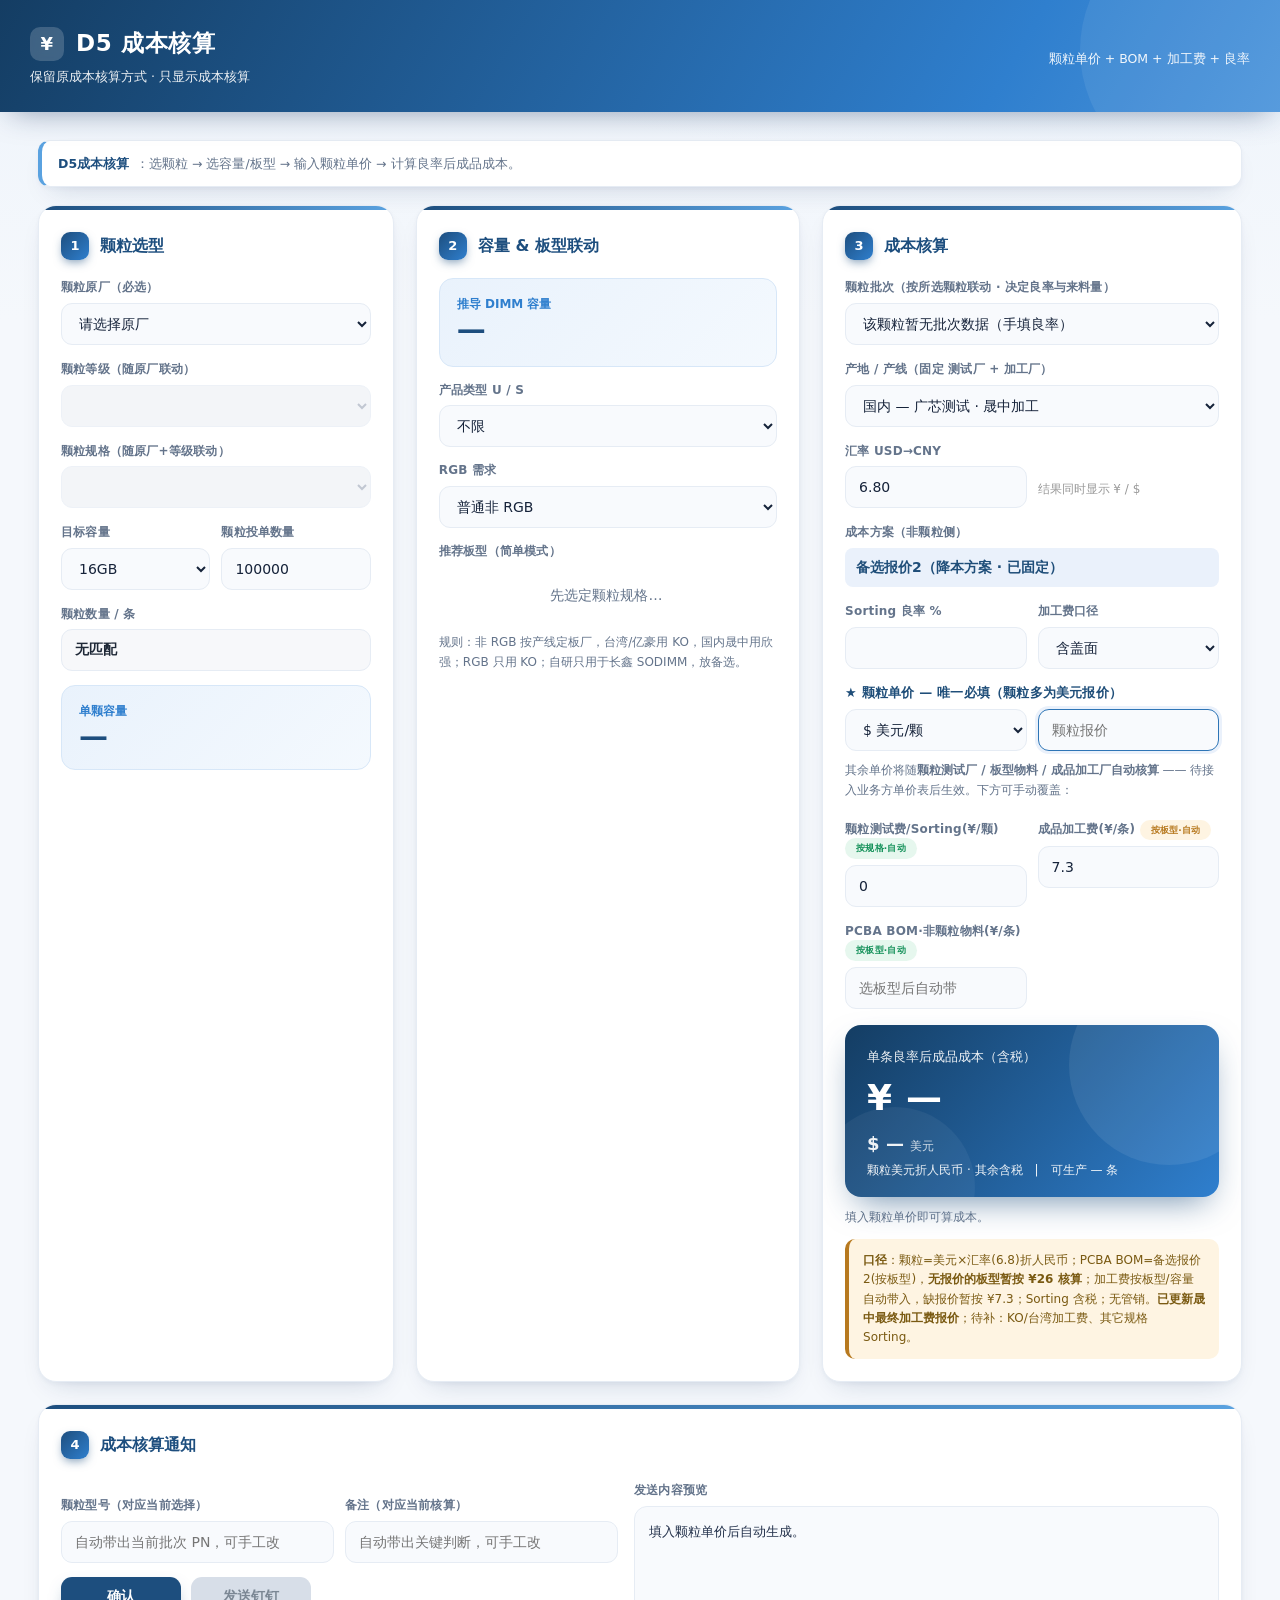
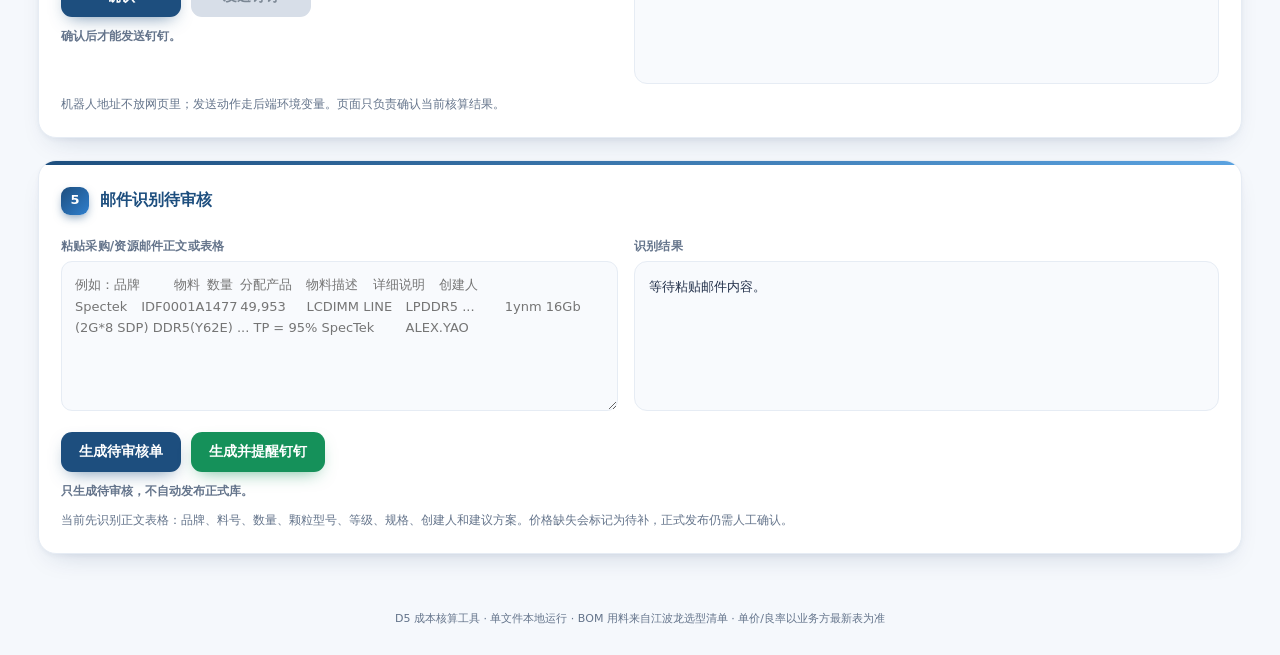
==== commit 4d7251b3: "Add mail intake review entry" ====
--- a/cost-management/index.html
+++ b/cost-management/index.html
@@ -90,6 +90,9 @@
 .actionBtn:disabled{background:#d7dee8;color:#7b8794;cursor:not-allowed;box-shadow:none}
 .noticeStatus{margin-top:10px;font-size:12px;font-weight:700;color:var(--muted)}
 .noticeStatus.ok{color:var(--green)}.noticeStatus.warn{color:var(--amber)}.noticeStatus.err{color:var(--red)}
+textarea{width:100%;min-height:150px;padding:12px 13px;border:1.5px solid var(--line);border-radius:var(--r-sm);font-size:13px;background:#f8fafd;color:var(--ink);font-family:inherit;line-height:1.65;resize:vertical}
+textarea:focus{outline:none;border-color:var(--blue);background:#fff;box-shadow:0 0 0 4px var(--blue-soft)}
+.mailResult{background:#f8fafd;border:1px solid var(--line);border-radius:13px;padding:14px;white-space:pre-wrap;font-size:13px;line-height:1.75;color:#22304a;min-height:150px}
 .flow{display:flex;align-items:center;gap:7px;font-size:12.5px;color:var(--muted);margin-bottom:18px;flex-wrap:wrap;background:#fff;border:1px solid var(--line);border-left:4px solid var(--sky);border-radius:12px;padding:13px 16px;box-shadow:var(--sh)}.flow b{color:var(--navy)}
 footer{text-align:center;color:var(--muted);font-size:11px;padding:28px}.muted{color:var(--muted)}
 .bomwrap{margin-top:10px;border:1px solid var(--line);border-radius:13px;overflow:hidden;display:none}
@@ -196,6 +199,25 @@
       </div>
     </div>
     <div class="note">机器人地址不放网页里；发送动作走后端环境变量。页面只负责确认当前核算结果。</div>
+  </div>
+  <div class="card" style="margin-top:22px">
+    <h2><span class="n">5</span>邮件识别待审核</h2>
+    <div class="noticeBox">
+      <div>
+        <label style="margin-top:0">粘贴采购/资源邮件正文或表格</label>
+        <textarea id="mailRaw" placeholder="例如：品牌	物料	数量	分配产品	物料描述	详细说明	创建人&#10;Spectek	IDF0001A1477	49,953	LCDIMM LINE	LPDDR5 ...	1ynm 16Gb (2G*8 SDP) DDR5(Y62E) ... TP = 95% SpecTek	ALEX.YAO"></textarea>
+        <div class="noticeActions">
+          <button class="actionBtn primary" id="parseMail" type="button">生成待审核单</button>
+          <button class="actionBtn send" id="parseMailNotify" type="button">生成并提醒钉钉</button>
+        </div>
+        <div class="noticeStatus" id="mailStatus">只生成待审核，不自动发布正式库。</div>
+      </div>
+      <div>
+        <label style="margin-top:0">识别结果</label>
+        <div class="mailResult" id="mailResult">等待粘贴邮件内容。</div>
+      </div>
+    </div>
+    <div class="note">当前先识别正文表格：品牌、料号、数量、颗粒型号、等级、规格、创建人和建议方案。价格缺失会标记为待补，正式发布仍需人工确认。</div>
   </div>
 </section>
 
@@ -412,6 +434,51 @@
     setNoticeStatus('已发送钉钉。','ok');
   }catch(err){setNoticeStatus(err.message,'err');$('sendNotice').disabled=false;}
 }
+function setMailStatus(text,type=''){const el=$('mailStatus');if(!el)return;el.textContent=text;el.className='noticeStatus '+type;}
+function renderMailReview(review){
+  const out=$('mailResult');
+  if(!out)return;
+  const parsed=review?.mail_intake||{};
+  const items=parsed.items||[];
+  if(!items.length){
+    out.textContent='未识别到邮件资源。请确认正文里有品牌、物料、数量、物料描述、详细说明等字段。';
+    return;
+  }
+  const lines=[
+    `待审核单：${review.upload_id||'-'}`,
+    `状态：${review.decision?.status||'待审核'}（不自动发布）`,
+    '',
+  ];
+  items.slice(0,5).forEach((item,index)=>{
+    const main=(item.suggestions||[]).find(x=>x.note==='主推')||(item.suggestions||[])[0];
+    const backup=(item.suggestions||[]).filter(x=>x!==main);
+    lines.push(`${index+1}. ${item.model||'-'}　${item.brand||'-'} / ${item.grade||'-'} / ${item.spec||'-'}`);
+    lines.push(`数量：${item.qty?Number(item.qty).toLocaleString():'-'}颗　创建人：${item.creator||'-'}`);
+    lines.push(`主推：${main?`${main.capacity}，${main.chips}颗/条，约${Number(main.estimate_qty||0).toLocaleString()}条`:'需复核'}`);
+    if(backup.length)lines.push(`备选：${backup.map(x=>`${x.capacity}，${x.chips}颗/条，约${Number(x.estimate_qty||0).toLocaleString()}条`).join('；')}`);
+    if(item.warnings?.length)lines.push(`待补：${item.warnings.join('；')}`);
+    lines.push('');
+  });
+  if(items.length>5)lines.push(`其余 ${items.length-5} 条请在数据维护待审核区查看。`);
+  if(review.notification)lines.push(`钉钉提醒：${review.notification.ok?'已发送':'未发送 - '+(review.notification.error||'失败')}`);
+  out.textContent=lines.join('\n').trim();
+}
+async function parseMailIntake(notify){
+  const raw=($('mailRaw')?.value||'').trim();
+  if(!raw){setMailStatus('请先粘贴邮件正文或表格。','err');return;}
+  const btn=$('parseMail'),notifyBtn=$('parseMailNotify');
+  btn.disabled=true;notifyBtn.disabled=true;
+  setMailStatus(notify?'正在生成待审核单并提醒钉钉…':'正在生成待审核单…','warn');
+  try{
+    const data=await apiPost('/api/production/mail-intakes',{raw_text:raw,meta:{subject:'采购/资源邮件'},notify:!!notify});
+    renderMailReview(data.review);
+    setMailStatus(notify?'已生成待审核单；钉钉提醒结果见右侧。':'已生成待审核单；未发布正式库。','ok');
+  }catch(err){
+    setMailStatus(err.message,'err');
+  }finally{
+    btn.disabled=false;notifyBtn.disabled=false;
+  }
+}
 const brand=$('brand'),grade=$('grade'),spec=$('spec'),dies=$('dies'),targetCap=$('targetCap');
 function fill(sel,arr,ph){sel.innerHTML='<option value="">'+ph+'</option>'+arr.map(x=>`<option>${x}</option>`).join('');}
 fill(brand,Object.keys(LINK),'请选择原厂');
@@ -503,6 +570,7 @@
 $('noticeModel').addEventListener('dblclick',()=>{delete $('noticeModel').dataset.userEdited;syncNoticeInputs();updateNoticePreview();});
 $('noticeNote').addEventListener('dblclick',()=>{delete $('noticeNote').dataset.userEdited;syncNoticeInputs();updateNoticePreview();});
 $('confirmNotice').addEventListener('click',confirmNotice);$('sendNotice').addEventListener('click',sendNotice);
+$('parseMail').addEventListener('click',()=>parseMailIntake(false));$('parseMailNotify').addEventListener('click',()=>parseMailIntake(true));
 applyGradePolicy();
 
 recalc();renderDb();fillBatches();
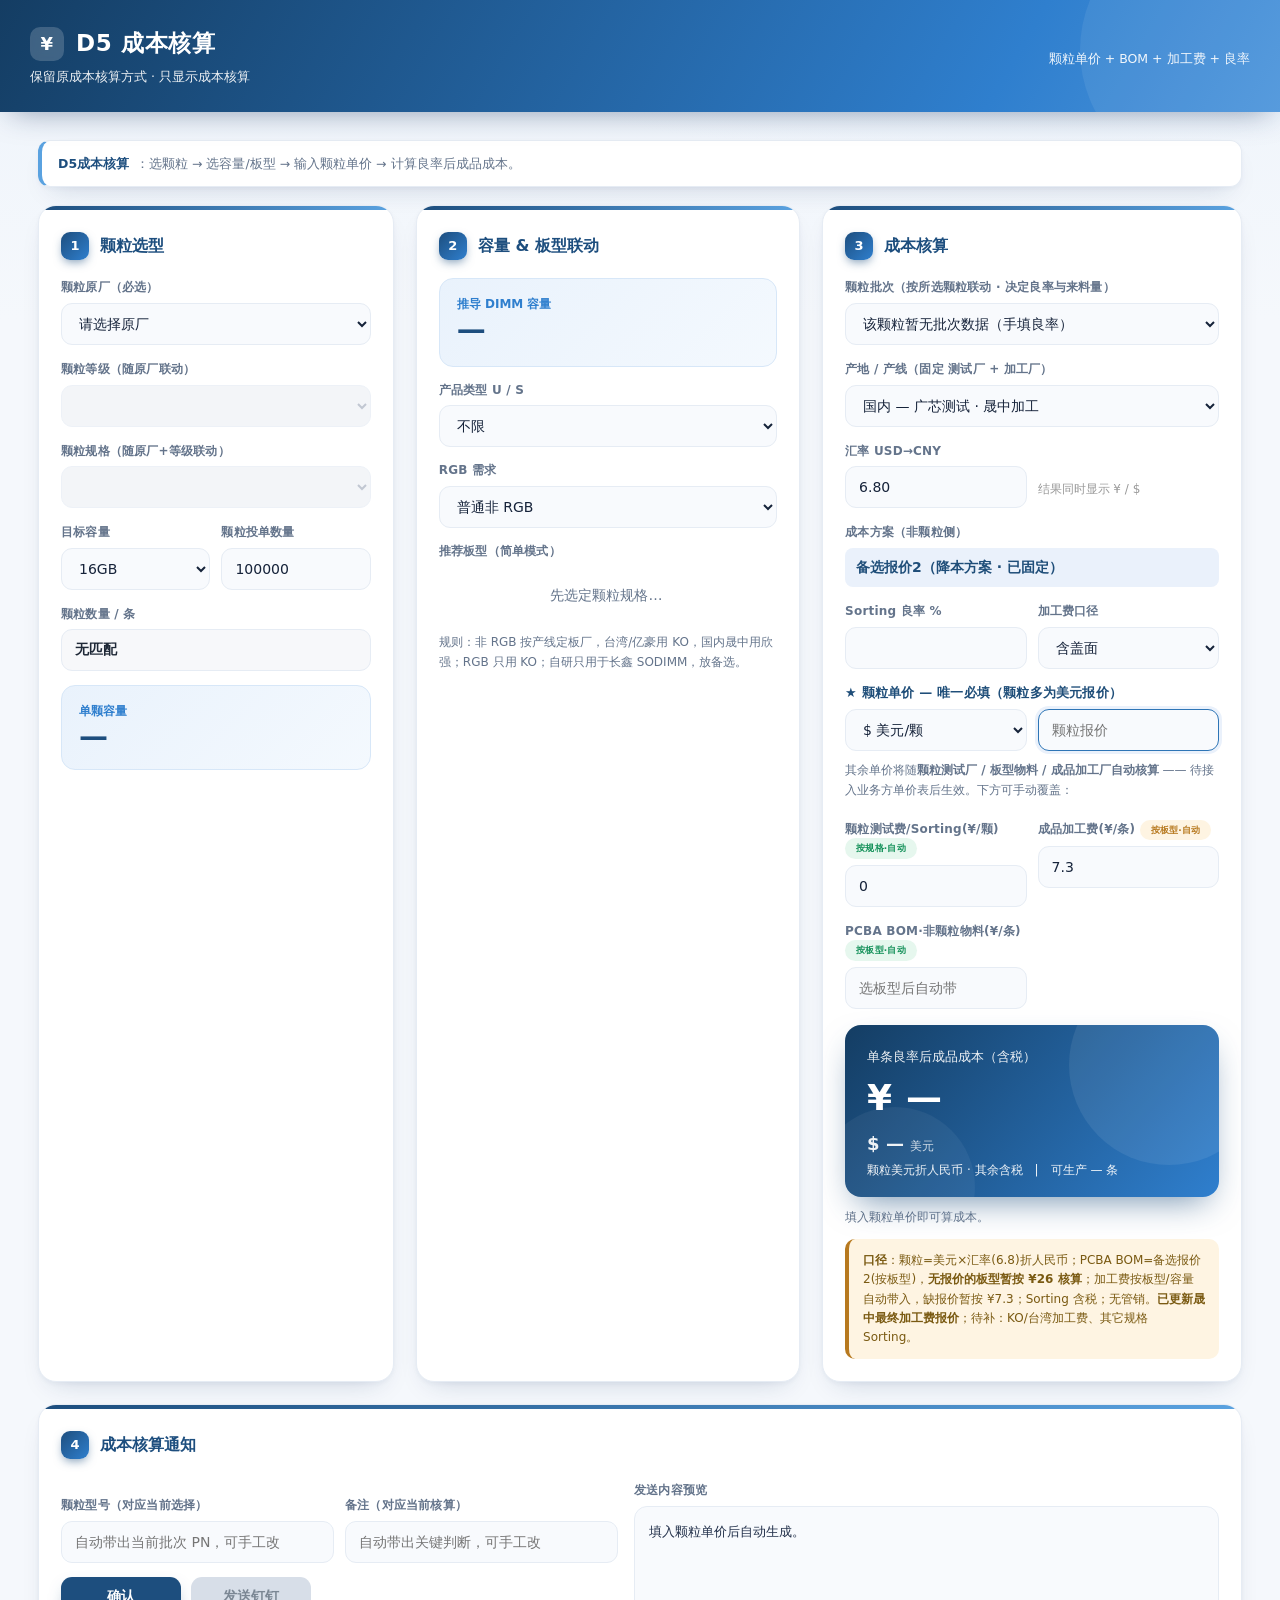
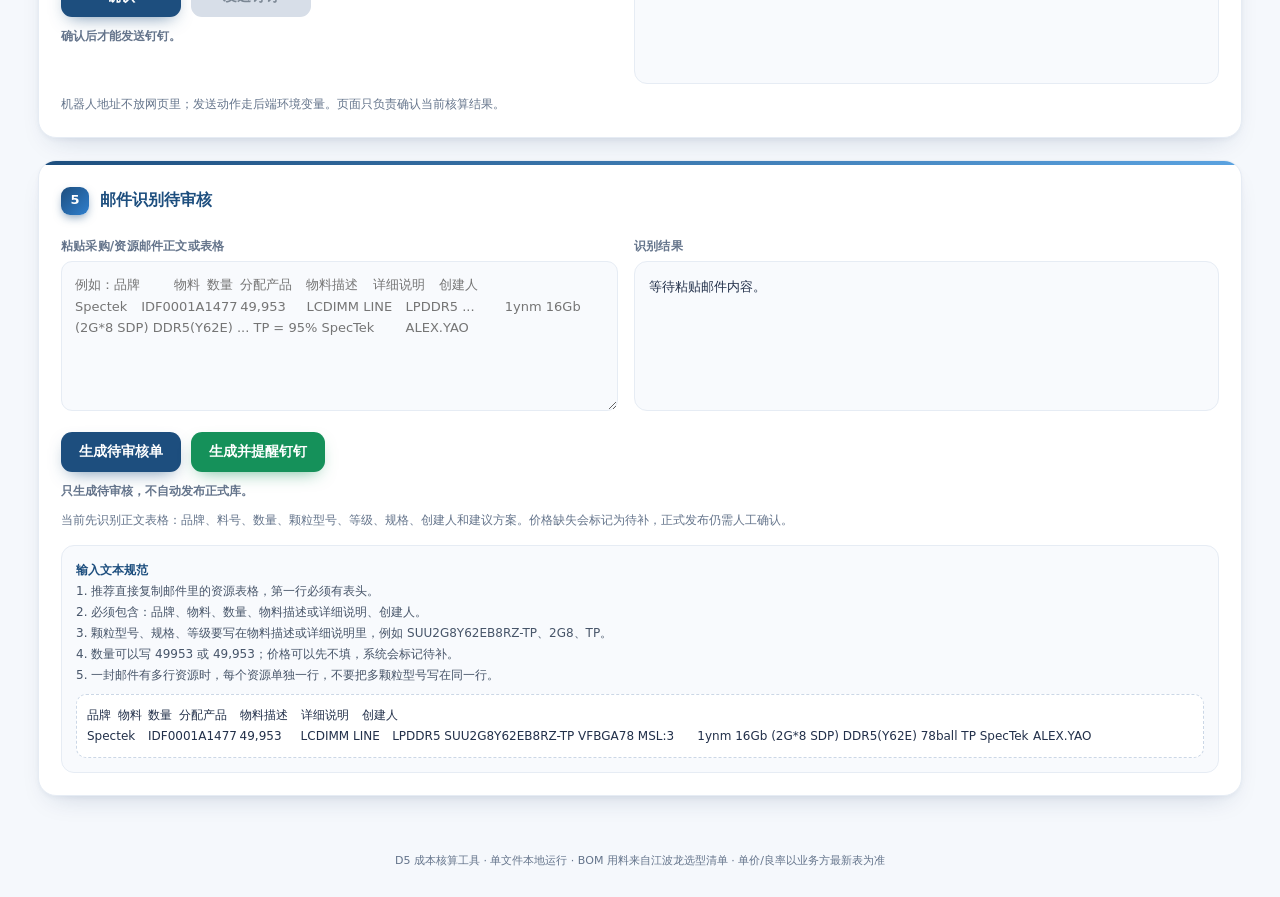
==== commit 489e285b: "Add mail input format guide" ====
--- a/cost-management/index.html
+++ b/cost-management/index.html
@@ -93,6 +93,9 @@
 textarea{width:100%;min-height:150px;padding:12px 13px;border:1.5px solid var(--line);border-radius:var(--r-sm);font-size:13px;background:#f8fafd;color:var(--ink);font-family:inherit;line-height:1.65;resize:vertical}
 textarea:focus{outline:none;border-color:var(--blue);background:#fff;box-shadow:0 0 0 4px var(--blue-soft)}
 .mailResult{background:#f8fafd;border:1px solid var(--line);border-radius:13px;padding:14px;white-space:pre-wrap;font-size:13px;line-height:1.75;color:#22304a;min-height:150px}
+.mailSpec{margin-top:14px;background:#f8fafd;border:1px solid var(--line);border-radius:13px;padding:14px;font-size:12px;color:#475569;line-height:1.75}
+.mailSpec b{color:var(--navy)}
+.mailSpec pre{white-space:pre-wrap;margin-top:8px;background:#fff;border:1px dashed #cbd7e6;border-radius:10px;padding:10px;color:#22304a;font-family:"Microsoft YaHei","PingFang SC",system-ui,sans-serif}
 .flow{display:flex;align-items:center;gap:7px;font-size:12.5px;color:var(--muted);margin-bottom:18px;flex-wrap:wrap;background:#fff;border:1px solid var(--line);border-left:4px solid var(--sky);border-radius:12px;padding:13px 16px;box-shadow:var(--sh)}.flow b{color:var(--navy)}
 footer{text-align:center;color:var(--muted);font-size:11px;padding:28px}.muted{color:var(--muted)}
 .bomwrap{margin-top:10px;border:1px solid var(--line);border-radius:13px;overflow:hidden;display:none}
@@ -218,6 +221,16 @@
       </div>
     </div>
     <div class="note">当前先识别正文表格：品牌、料号、数量、颗粒型号、等级、规格、创建人和建议方案。价格缺失会标记为待补，正式发布仍需人工确认。</div>
+    <div class="mailSpec">
+      <b>输入文本规范</b><br>
+      1. 推荐直接复制邮件里的资源表格，第一行必须有表头。<br>
+      2. 必须包含：品牌、物料、数量、物料描述或详细说明、创建人。<br>
+      3. 颗粒型号、规格、等级要写在物料描述或详细说明里，例如 SUU2G8Y62EB8RZ-TP、2G8、TP。<br>
+      4. 数量可以写 49953 或 49,953；价格可以先不填，系统会标记待补。<br>
+      5. 一封邮件有多行资源时，每个资源单独一行，不要把多颗粒型号写在同一行。<br>
+      <pre>品牌	物料	数量	分配产品	物料描述	详细说明	创建人
+Spectek	IDF0001A1477	49,953	LCDIMM LINE	LPDDR5 SUU2G8Y62EB8RZ-TP VFBGA78 MSL:3	1ynm 16Gb (2G*8 SDP) DDR5(Y62E) 78ball TP SpecTek	ALEX.YAO</pre>
+    </div>
   </div>
 </section>
 
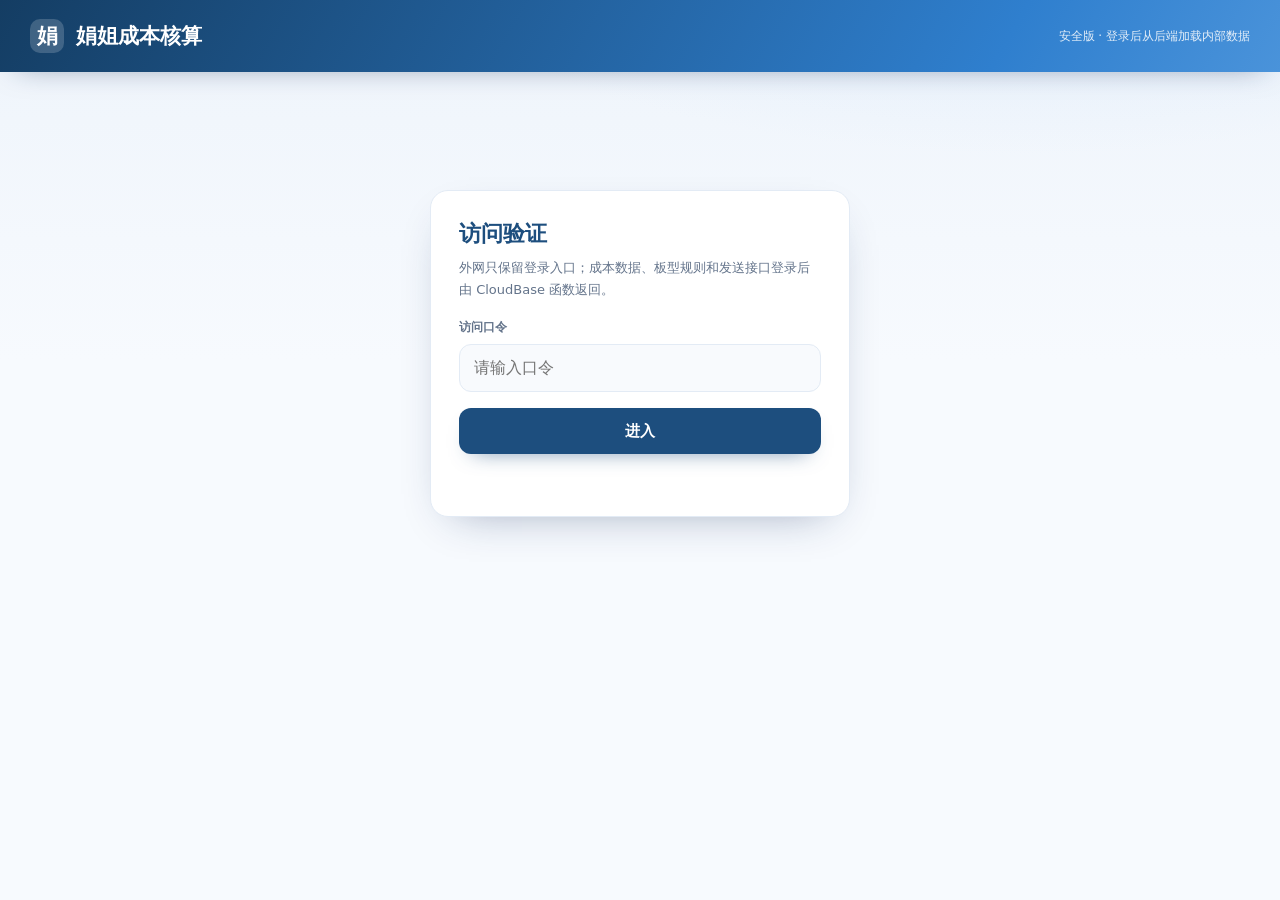
==== commit b26a2952: "Update cost-management backup link" ====
--- a/cost-management/index.html
+++ b/cost-management/index.html
@@ -3,590 +3,116 @@
 <head>
 <meta charset="UTF-8">
 <meta name="viewport" content="width=device-width, initial-scale=1.0">
-<title>D5 成本核算</title>
+<title>娟姐成本核算</title>
+<meta name="theme-color" content="#1d4e7e">
+<meta name="mobile-web-app-capable" content="yes">
+<meta name="apple-mobile-web-app-capable" content="yes">
+<meta name="apple-mobile-web-app-title" content="娟姐成本核算">
+<meta name="apple-mobile-web-app-status-bar-style" content="default">
+<link rel="manifest" href="/cost-management/manifest.webmanifest">
+<link rel="icon" href="/cost-management/icon.svg" type="image/svg+xml">
+<link rel="apple-touch-icon" href="/cost-management/apple-touch-icon.png">
 <style>
-:root{
-  --bg:#f5f8fc;--card:#fff;--ink:#16233a;--muted:#64748b;--line:#e6ecf4;
-  --navy:#1d4e7e;--blue:#2f7fce;--sky:#5aa2e0;--blue-soft:#e9f2fc;--blue-soft2:#f4f9fe;
-  --green:#15915a;--green-soft:#e6f7ee;--amber:#b7791f;--amber-soft:#fef4e2;--red:#c0392b;--red-soft:#fdecea;
-  --r:18px;--r-sm:11px;
-  --sh:0 2px 4px rgba(20,45,90,.04),0 12px 28px -14px rgba(20,45,90,.22);
-  --sh-lg:0 10px 40px -12px rgba(20,45,90,.32);
-}
+:root{--bg:#f3f7fc;--card:#fff;--ink:#16233a;--muted:#64748b;--line:#e3ebf5;--navy:#1d4e7e;--blue:#2f7fce;--green:#15915a;--red:#c0392b;--shadow:0 16px 44px -24px rgba(20,45,90,.45)}
 *{box-sizing:border-box;margin:0;padding:0}
-body{font-family:"Microsoft YaHei","PingFang SC","Segoe UI",system-ui,sans-serif;background:
-  radial-gradient(1200px 400px at 80% -120px,#dcebfb 0%,rgba(220,235,251,0) 70%),
-  linear-gradient(180deg,#eef4fb 0%,#f5f8fc 320px);
-  background-color:#f5f8fc;color:var(--ink);font-size:14px;line-height:1.55;-webkit-font-smoothing:antialiased;min-height:100vh}
-header{background:linear-gradient(120deg,#143d63 0%,#2f7fce 78%,#4a93da 100%);color:#fff;padding:26px 30px;display:flex;align-items:center;justify-content:space-between;flex-wrap:wrap;gap:14px;box-shadow:0 10px 30px -12px rgba(20,45,90,.5);position:relative;overflow:hidden}
-header::after{content:"";position:absolute;right:-60px;top:-80px;width:260px;height:260px;border-radius:50%;background:rgba(255,255,255,.07)}
-header h1{font-size:23px;font-weight:800;letter-spacing:.6px;display:flex;align-items:center;gap:12px;z-index:1}
-header h1::before{content:"¥";width:34px;height:34px;border-radius:10px;background:rgba(255,255,255,.18);display:inline-flex;align-items:center;justify-content:center;font-size:18px;font-weight:800;backdrop-filter:blur(4px)}
-header .sub{font-size:12.5px;opacity:.92;margin-top:5px;font-weight:500;z-index:1}
-nav{display:flex;gap:6px;background:rgba(255,255,255,.92);backdrop-filter:saturate(1.2) blur(8px);padding:9px 22px;border-bottom:1px solid var(--line);position:sticky;top:0;z-index:20;flex-wrap:wrap}
-nav button{border:none;background:transparent;padding:9px 17px;border-radius:999px;font-size:14px;color:var(--muted);cursor:pointer;font-weight:600;transition:.15s}
-nav button.active{background:var(--navy);color:#fff;box-shadow:0 4px 12px -3px rgba(29,78,126,.5)}
-nav button:hover:not(.active){background:var(--blue-soft);color:var(--navy)}
-main{max-width:1260px;margin:0 auto;padding:28px}
-.page{display:none}.page.active{display:block;animation:fade .3s ease}
-@keyframes fade{from{opacity:0;transform:translateY(6px)}to{opacity:1;transform:none}}
-.cost-only nav,
-.cost-only .page:not(#decide){display:none !important}
-.cost-only header{background:linear-gradient(120deg,#143d63 0%,#2f7fce 78%,#4a93da 100%)}
-.grid{display:grid;gap:22px}.cols-3{grid-template-columns:1fr 1.08fr 1.18fr}
-.card{background:var(--card);border:1px solid var(--line);border-radius:var(--r);padding:22px;box-shadow:var(--sh);position:relative;overflow:hidden;transition:transform .18s,box-shadow .18s}
-.card::before{content:"";position:absolute;left:0;top:0;height:4px;width:100%;background:linear-gradient(90deg,var(--navy),var(--sky))}
-.card:hover{transform:translateY(-3px);box-shadow:var(--sh-lg)}
-.card h2{font-size:16px;color:var(--navy);margin:4px 0 18px;padding-bottom:0;border:none;display:flex;align-items:center;gap:11px;font-weight:800}
-.card h2 .n{background:linear-gradient(135deg,#1d4e7e,#2f7fce);color:#fff;width:28px;height:28px;border-radius:9px;display:inline-flex;align-items:center;justify-content:center;font-size:13px;flex:0 0 auto;box-shadow:0 4px 10px -2px rgba(29,78,126,.55)}
-label{display:block;font-size:12px;color:var(--muted);margin:15px 0 6px;font-weight:700;letter-spacing:.2px}
-select,input{width:100%;padding:11px 13px;border:1.5px solid var(--line);border-radius:var(--r-sm);font-size:14px;background:#f8fafd;color:var(--ink);font-family:inherit;transition:.15s;min-height:42px}
-select:hover,input:hover{border-color:#bcd2ea;background:#fff}
-select:focus,input:focus{outline:none;border-color:var(--blue);background:#fff;box-shadow:0 0 0 4px var(--blue-soft)}
-select:disabled{background:#eef1f6;color:#a7b0bf;cursor:not-allowed}
-.row2{display:grid;grid-template-columns:1fr 1fr;gap:11px}
-.pill{display:inline-block;padding:3px 11px;border-radius:999px;font-size:11px;font-weight:700;line-height:1.6}
-.pill.green{background:var(--green-soft);color:var(--green)}.pill.amber{background:var(--amber-soft);color:var(--amber)}.pill.red{background:var(--red-soft);color:var(--red)}.pill.blue{background:var(--blue-soft);color:var(--navy)}.pill.grey{background:#eef0f3;color:#666}
-.derive{background:linear-gradient(135deg,#e9f2fc 0%,#f4f9fe 100%);border:1px solid #d7e7f8;border-radius:14px;padding:16px 17px;margin-top:6px}
-.derive .big{font-size:29px;font-weight:800;color:var(--navy);letter-spacing:.4px;line-height:1.1}.derive .lab{font-size:12px;color:var(--blue);font-weight:700}
-.kv{display:flex;justify-content:space-between;align-items:center;padding:9px 0;border-bottom:1px dashed var(--line);font-size:13px}
-.kv:last-child{border-bottom:none}.kv .k{color:var(--muted)}.kv .v{font-weight:700;font-variant-numeric:tabular-nums}
-.boards{margin-top:8px;max-height:330px;overflow:auto;padding-right:3px}
-.boards::-webkit-scrollbar{width:9px}.boards::-webkit-scrollbar-thumb{background:#cbdaeb;border-radius:9px}.boards::-webkit-scrollbar-thumb:hover{background:#b3c8e0}
-.board{border:1.5px solid var(--line);border-radius:13px;padding:12px 14px;margin-bottom:9px;cursor:pointer;transition:.16s;background:#fff}
-.board:hover{border-color:var(--blue);background:var(--blue-soft);transform:translateY(-1px);box-shadow:0 6px 16px -8px rgba(47,127,206,.4)}
-.board.sel{border-color:var(--blue);background:var(--blue-soft);box-shadow:0 0 0 3px var(--blue-soft)}
-.board.main{border-color:#a7e0bf;background:#f3fcf7}
-.board.alt{background:#fafbfc}
-.board .t{font-weight:700;font-size:14px;display:flex;justify-content:space-between;align-items:center;gap:8px}
-.board .m{font-size:12px;color:var(--muted);margin-top:4px}
-.boardSection{border:1px solid var(--line);border-radius:13px;padding:12px;margin-bottom:11px;background:#fff}
-.boardSection.mainSection{border-color:#bfe8cf;background:#f5fcf8}
-.boardSectionTitle{display:flex;justify-content:space-between;align-items:center;font-size:12px;color:var(--muted);margin-bottom:9px}
-.boardSectionTitle b{font-size:13px;color:var(--green)}
-.altBoards{border:1px dashed var(--line);border-radius:13px;background:#fbfcfe}
-.altBoards summary{cursor:pointer;color:#64748b;font-size:12px;padding:12px 14px;display:flex;justify-content:space-between;align-items:center}
-.altBoards summary b{color:#475569}.altBoards summary em{font-style:normal;color:#94a3b8}
-.altBoards .boardSection{border:none;border-top:1px solid var(--line);border-radius:0;margin:0;background:#fff}
-.cost-total{background:linear-gradient(130deg,#143d63 0%,#2f7fce 100%);color:#fff;border-radius:16px;padding:22px 22px 18px;margin-top:16px;box-shadow:0 14px 34px -12px rgba(29,78,126,.65);position:relative;overflow:hidden}
-.cost-total::after{content:"";position:absolute;right:-50px;top:-60px;width:200px;height:200px;border-radius:50%;background:rgba(255,255,255,.08)}
-.cost-total::before{content:"";position:absolute;left:-30px;bottom:-70px;width:160px;height:160px;border-radius:50%;background:rgba(255,255,255,.05)}
-.cost-total .ct-lab{font-size:12.5px;opacity:.92;font-weight:500;position:relative}.cost-total .ct-big{font-size:36px;font-weight:800;margin:4px 0;letter-spacing:.6px;position:relative}.cost-total .ct-sub{font-size:12px;opacity:.93;position:relative}
-table{width:100%;border-collapse:collapse;font-size:13px}
-th,td{padding:10px 12px;text-align:left;border-bottom:1px solid var(--line)}
-th{background:var(--navy);color:#fff;font-weight:600;position:sticky;top:0;font-size:12px}
-tbody tr:hover{background:#eef5fc}
-td.num,th.num{text-align:right;font-variant-numeric:tabular-nums}
-.note{font-size:12px;color:var(--muted);margin-top:11px;line-height:1.65}
-.filters{display:flex;gap:9px;flex-wrap:wrap;margin-bottom:15px}
-.filters select,.filters input{width:auto;min-width:120px}
-.warn{background:var(--amber-soft);border-left:4px solid var(--amber);padding:12px 14px;border-radius:10px;font-size:12px;color:#7a5a12;margin-top:11px;line-height:1.6}
-.noticeBox{margin-top:22px;display:grid;grid-template-columns:1fr 1.05fr;gap:16px;align-items:stretch}
-.noticePreview{background:#f8fafd;border:1px solid var(--line);border-radius:13px;padding:14px;white-space:pre-wrap;font-size:13px;line-height:1.75;color:#22304a;min-height:178px}
-.noticeActions{display:flex;gap:10px;flex-wrap:wrap;margin-top:14px}
-.actionBtn{border:none;border-radius:11px;padding:11px 18px;font-size:14px;font-weight:800;cursor:pointer;min-width:120px;transition:.15s;font-family:inherit}
-.actionBtn.primary{background:var(--navy);color:#fff;box-shadow:0 7px 18px -8px rgba(29,78,126,.7)}
-.actionBtn.send{background:var(--green);color:#fff;box-shadow:0 7px 18px -8px rgba(21,145,90,.7)}
-.actionBtn:disabled{background:#d7dee8;color:#7b8794;cursor:not-allowed;box-shadow:none}
-.noticeStatus{margin-top:10px;font-size:12px;font-weight:700;color:var(--muted)}
-.noticeStatus.ok{color:var(--green)}.noticeStatus.warn{color:var(--amber)}.noticeStatus.err{color:var(--red)}
-textarea{width:100%;min-height:150px;padding:12px 13px;border:1.5px solid var(--line);border-radius:var(--r-sm);font-size:13px;background:#f8fafd;color:var(--ink);font-family:inherit;line-height:1.65;resize:vertical}
-textarea:focus{outline:none;border-color:var(--blue);background:#fff;box-shadow:0 0 0 4px var(--blue-soft)}
-.mailResult{background:#f8fafd;border:1px solid var(--line);border-radius:13px;padding:14px;white-space:pre-wrap;font-size:13px;line-height:1.75;color:#22304a;min-height:150px}
-.mailSpec{margin-top:14px;background:#f8fafd;border:1px solid var(--line);border-radius:13px;padding:14px;font-size:12px;color:#475569;line-height:1.75}
-.mailSpec b{color:var(--navy)}
-.mailSpec pre{white-space:pre-wrap;margin-top:8px;background:#fff;border:1px dashed #cbd7e6;border-radius:10px;padding:10px;color:#22304a;font-family:"Microsoft YaHei","PingFang SC",system-ui,sans-serif}
-.flow{display:flex;align-items:center;gap:7px;font-size:12.5px;color:var(--muted);margin-bottom:18px;flex-wrap:wrap;background:#fff;border:1px solid var(--line);border-left:4px solid var(--sky);border-radius:12px;padding:13px 16px;box-shadow:var(--sh)}.flow b{color:var(--navy)}
-footer{text-align:center;color:var(--muted);font-size:11px;padding:28px}.muted{color:var(--muted)}
-.bomwrap{margin-top:10px;border:1px solid var(--line);border-radius:13px;overflow:hidden;display:none}
-.bomwrap.show{display:block}
-.bomhead{background:var(--blue-soft);padding:11px 15px;font-weight:700;color:var(--navy);font-size:13px;display:flex;justify-content:space-between}
-.catbar{display:flex;flex-wrap:wrap;gap:7px;padding:11px 15px;border-bottom:1px solid var(--line)}
-.catbar .c{background:#eef3f9;border-radius:8px;padding:4px 10px;font-size:12px}.catbar .c b{color:var(--navy)}
-.dbrow-bom{background:#fafbfd}
-.linkbtn{cursor:pointer;color:var(--blue);font-weight:700}
-.tablewrap{width:100%;overflow-x:auto;-webkit-overflow-scrolling:touch}
-@media(max-width:980px){.cols-3{grid-template-columns:1fr}}
-@media(max-width:680px){
-  main{padding:15px}
-  header{padding:18px 17px}
-  header h1{font-size:19px}
-  .card{padding:17px;border-radius:15px}
-  .grid{gap:15px}
-  .row2{grid-template-columns:1fr}
-  .derive .big{font-size:25px}
-  .cost-total{padding:18px}.cost-total .ct-big{font-size:30px}
-  select,input{font-size:16px;min-height:46px}
-  .filters select,.filters input{width:100%;min-width:0}
-  .noticeBox{grid-template-columns:1fr}
-  table{font-size:12px}th,td{padding:8px 9px}
-  nav{padding:8px 14px}
-}
+body{min-height:100vh;font-family:"Microsoft YaHei","PingFang SC","Segoe UI",system-ui,sans-serif;background:radial-gradient(1000px 420px at 80% -140px,#dcebfb 0%,rgba(220,235,251,0) 70%),linear-gradient(180deg,#eef4fb 0%,#f7fafe 360px);color:var(--ink)}
+.top{height:72px;background:linear-gradient(120deg,#143d63 0%,#2f7fce 78%,#4a93da 100%);color:#fff;display:flex;align-items:center;justify-content:space-between;padding:0 30px;box-shadow:0 10px 30px -18px rgba(20,45,90,.55)}
+.brand{display:flex;align-items:center;gap:12px;font-weight:900;font-size:21px}
+.brand i{width:34px;height:34px;border-radius:10px;background:rgba(255,255,255,.18);display:inline-flex;align-items:center;justify-content:center;font-style:normal}
+.sub{font-size:12px;opacity:.86;text-align:right}
+.wrap{max-width:1260px;margin:0 auto;padding:28px}
+.login{max-width:420px;margin:90px auto 0;background:var(--card);border:1px solid var(--line);border-radius:18px;padding:28px;box-shadow:var(--shadow)}
+.login h1{font-size:22px;color:var(--navy);margin-bottom:8px}
+.login p{font-size:13px;color:var(--muted);line-height:1.7;margin-bottom:18px}
+label{display:block;font-size:12px;color:var(--muted);font-weight:800;margin-bottom:8px}
+input{width:100%;height:48px;border:1.5px solid var(--line);border-radius:12px;background:#f8fafd;padding:0 14px;font-size:16px;color:var(--ink);outline:none}
+input:focus{border-color:var(--blue);background:#fff;box-shadow:0 0 0 4px #e9f2fc}
+.actions{display:flex;gap:10px;margin-top:16px}
+button{border:none;border-radius:12px;height:46px;padding:0 18px;font-size:15px;font-weight:900;cursor:pointer;font-family:inherit}
+.primary{background:var(--navy);color:#fff;flex:1;box-shadow:0 10px 22px -14px rgba(29,78,126,.75)}
+.ghost{background:#e8eef6;color:#42526a}
+button:disabled{background:#d7dee8;color:#7b8794;cursor:not-allowed;box-shadow:none}
+.msg{min-height:22px;margin-top:12px;font-size:12px;font-weight:800;color:var(--muted)}
+.msg.ok{color:var(--green)}.msg.err{color:var(--red)}
+.appbar{display:none;align-items:center;justify-content:space-between;gap:12px;margin-bottom:16px;color:var(--muted);font-size:13px}
+.appframe{display:none;width:100%;min-height:calc(100vh - 130px);border:none;border-radius:18px;background:#fff;box-shadow:var(--shadow)}
+.loading{display:none;background:#fff;border:1px solid var(--line);border-radius:18px;padding:24px;color:var(--muted);box-shadow:var(--shadow)}
+body.loaded .login,body.loaded .loading{display:none}
+body.loaded .appbar{display:flex}
+body.loaded .appframe{display:block}
+@media(max-width:680px){.top{height:auto;min-height:68px;padding:16px 18px;align-items:flex-start;gap:10px;flex-direction:column}.sub{text-align:left}.wrap{padding:16px}.login{margin-top:40px;padding:22px}.appframe{min-height:calc(100vh - 130px);border-radius:12px}}
 </style>
 </head>
-<body class="cost-only">
-<header>
-  <div><h1>D5 成本核算</h1>
-  <div class="sub">保留原成本核算方式 · 只显示成本核算</div></div>
-  <div class="sub" style="text-align:right">颗粒单价 + BOM + 加工费 + 良率</div>
+<body>
+<header class="top">
+  <div class="brand"><i>娟</i><span>娟姐成本核算</span></div>
+  <div class="sub">安全版 · 登录后从后端加载内部数据</div>
 </header>
-<main>
-<section class="page active" id="decide">
-  <div class="flow"><b>D5成本核算</b>：选颗粒 → 选容量/板型 → 输入颗粒单价 → 计算良率后成品成本。</div>
-  <div class="grid cols-3">
-    <div class="card">
-      <h2><span class="n">1</span>颗粒选型</h2>
-      <label>颗粒原厂（必选）</label><select id="brand"></select>
-      <label>颗粒等级（随原厂联动）</label><select id="grade" disabled></select>
-      <label>颗粒规格（随原厂+等级联动）</label><select id="spec" disabled></select>
-      <div class="row2">
-        <div><label>目标容量</label><select id="targetCap"><option value="8">8GB</option><option value="16" selected>16GB</option><option value="32">32GB</option><option value="64">64GB</option></select></div>
-        <div><label>颗粒投单数量</label><input id="order" type="number" value="100000"></div>
-      </div>
-      <label>颗粒数量 / 条</label>
-      <input id="dies" type="text" value="自动" readonly style="background:#f7f8fa;color:#1f2937;font-weight:800">
-      <div class="derive" style="margin-top:14px"><div class="lab">单颗容量</div><div class="big" id="dieGb">—</div></div>
+<main class="wrap">
+  <section class="login" id="loginBox">
+    <h1>访问验证</h1>
+    <p>外网只保留登录入口；成本数据、板型规则和发送接口登录后由 CloudBase 函数返回。</p>
+    <label for="password">访问口令</label>
+    <input id="password" type="password" autocomplete="current-password" placeholder="请输入口令">
+    <div class="actions">
+      <button class="primary" id="loginBtn" type="button">进入</button>
     </div>
-    <div class="card">
-      <h2><span class="n">2</span>容量 &amp; 板型联动</h2>
-      <div class="derive"><div class="lab">推导 DIMM 容量</div><div class="big" id="capOut">—</div><div class="lab" id="capFormula" style="margin-top:4px"></div></div>
-      <label style="margin-top:14px">产品类型 U / S</label>
-      <select id="productType"><option value="">不限</option><option value="UDIMM">U · UDIMM</option><option value="SODIMM">S · SODIMM</option></select>
-      <label style="margin-top:14px">RGB 需求</label>
-      <select id="rgbNeed"><option value="-">普通非 RGB</option><option value="RGB">RGB</option></select>
-      <label style="margin-top:14px">推荐板型（简单模式）</label>
-      <div class="boards" id="boardList"><div class="muted" style="padding:16px;text-align:center">先选定颗粒规格…</div></div>
-      <div class="note">规则：非 RGB 按产线定板厂，台湾/亿豪用 KO，国内晟中用欣强；RGB 只用 KO；自研只用于长鑫 SODIMM，放备选。</div>
-    </div>
-    <div class="card">
-      <h2><span class="n">3</span>成本核算</h2>
-      <label>颗粒批次（按所选颗粒联动 · 决定良率与来料量）</label>
-      <select id="batch"><option value="">先选定颗粒规格…</option></select>
-      <div id="batchInfo" class="note" style="margin-top:4px"></div>
-      <label>产地 / 产线（固定 测试厂 + 加工厂）</label>
-      <select id="region"><option value="cn" selected>国内 — 广芯测试 · 晟中加工</option><option value="tw">台湾 — 亿豪测试 · 亿豪加工</option></select>
-      <div class="row2"><div><label>汇率 USD→CNY</label><input id="rate" type="number" step="0.01" value="6.80"></div><div style="display:flex;align-items:flex-end"><span style="color:#999;font-size:12px;padding-bottom:10px">结果同时显示 ¥ / $</span></div></div>
-      <label>成本方案（非颗粒侧）</label><div style="padding:9px 11px;background:#eaf1fb;border-radius:8px;font-size:14px;color:#1f4e79;font-weight:700">备选报价2（降本方案 · 已固定）</div>
-      <div class="row2"><div><label>Sorting 良率 %</label><input id="yield" type="number" step="0.01" value="98.65"></div>
-      <div><label>加工费口径</label><select id="feeMode"><option value="full" selected>含盖面</option><option value="nc">不含盖面</option></select></div></div>
-      <label style="color:#1f4e79;font-weight:800;font-size:13px;margin-top:14px">★ 颗粒单价 — 唯一必填（颗粒多为美元报价）</label>
-      <div class="row2"><div><select id="dieCur"><option value="usd" selected>$ 美元/颗</option><option value="cny">¥ 人民币/颗</option></select></div><div><input id="pDie" type="number" step="0.01" placeholder="颗粒报价" style="border-color:#2e75b6;box-shadow:0 0 0 3px #eaf1fb"></div></div>
-      <div class="note" style="margin:10px 0 4px">其余单价将随<b>颗粒测试厂 / 板型物料 / 成品加工厂自动核算</b> —— 待接入业务方单价表后生效。下方可手动覆盖：</div>
-      <div class="row2"><div><label>颗粒测试费/Sorting(¥/颗) <span class="pill green" style="font-size:9px">按规格·自动</span></label><input id="pSort" type="number" step="0.01" placeholder="选规格自动带"></div>
-      <div><label>成品加工费(¥/条) <span class="pill amber" style="font-size:9px">按板型·自动</span></label><input id="pAsm" type="number" step="0.01" value="7.3" placeholder="选板型后自动带"></div></div>
-      <div class="row2"><div><label>PCBA BOM·非颗粒物料(¥/条) <span class="pill green" style="font-size:9px">按板型·自动</span></label><input id="pBom" type="number" step="0.01" placeholder="选板型后自动带"></div><div></div></div>
-      <div class="cost-total"><div class="ct-lab">单条良率后成品成本（含税）</div><div class="ct-big" id="costTax">¥ —</div>
-      <div class="ct-sub" style="font-size:18px;font-weight:800;color:#fff;margin:3px 0"><span id="costUsd">$ —</span> <span style="font-size:12px;font-weight:400;opacity:.85">美元</span></div>
-      <div class="ct-sub">颗粒美元折人民币 · 其余含税　|　可生产 <span id="pcs">—</span> 条</div></div>
-      <div id="costBreak"></div>
-      <div class="warn"><b>口径</b>：颗粒=美元×汇率(6.8)折人民币；PCBA BOM=备选报价2(按板型)，<b>无报价的板型暂按 ¥26 核算</b>；加工费按板型/容量自动带入，缺报价暂按 ¥7.3；Sorting 含税；无管销。<b>已更新晟中最终加工费报价</b>；待补：KO/台湾加工费、其它规格 Sorting。</div>
-    </div>
+    <div class="msg" id="msg"></div>
+  </section>
+  <section class="loading" id="loading">正在加载成本核算工具...</section>
+  <div class="appbar" id="appbar">
+    <span>已登录，本页不在公开 HTML 中暴露业务数据。</span>
+    <button class="ghost" id="logoutBtn" type="button">退出</button>
   </div>
-  <div class="card" style="margin-top:22px">
-    <h2><span class="n">4</span>成本核算通知</h2>
-    <div class="noticeBox">
-      <div>
-        <div class="row2">
-          <div><label>颗粒型号（对应当前选择）</label><input id="noticeModel" placeholder="自动带出当前批次 PN，可手工改"></div>
-          <div><label>备注（对应当前核算）</label><input id="noticeNote" placeholder="自动带出关键判断，可手工改"></div>
-        </div>
-        <div class="noticeActions">
-          <button class="actionBtn primary" id="confirmNotice" type="button">确认</button>
-          <button class="actionBtn send" id="sendNotice" type="button" disabled>发送钉钉</button>
-        </div>
-        <div class="noticeStatus" id="noticeStatus">确认后才能发送钉钉。</div>
-      </div>
-      <div>
-        <label style="margin-top:0">发送内容预览</label>
-        <div class="noticePreview" id="noticePreview">填入颗粒单价后自动生成。</div>
-      </div>
-    </div>
-    <div class="note">机器人地址不放网页里；发送动作走后端环境变量。页面只负责确认当前核算结果。</div>
-  </div>
-  <div class="card" style="margin-top:22px">
-    <h2><span class="n">5</span>邮件识别待审核</h2>
-    <div class="noticeBox">
-      <div>
-        <label style="margin-top:0">粘贴采购/资源邮件正文或表格</label>
-        <textarea id="mailRaw" placeholder="例如：品牌	物料	数量	分配产品	物料描述	详细说明	创建人&#10;Spectek	IDF0001A1477	49,953	LCDIMM LINE	LPDDR5 ...	1ynm 16Gb (2G*8 SDP) DDR5(Y62E) ... TP = 95% SpecTek	ALEX.YAO"></textarea>
-        <div class="noticeActions">
-          <button class="actionBtn primary" id="parseMail" type="button">生成待审核单</button>
-          <button class="actionBtn send" id="parseMailNotify" type="button">生成并提醒钉钉</button>
-        </div>
-        <div class="noticeStatus" id="mailStatus">只生成待审核，不自动发布正式库。</div>
-      </div>
-      <div>
-        <label style="margin-top:0">识别结果</label>
-        <div class="mailResult" id="mailResult">等待粘贴邮件内容。</div>
-      </div>
-    </div>
-    <div class="note">当前先识别正文表格：品牌、料号、数量、颗粒型号、等级、规格、创建人和建议方案。价格缺失会标记为待补，正式发布仍需人工确认。</div>
-    <div class="mailSpec">
-      <b>输入文本规范</b><br>
-      1. 推荐直接复制邮件里的资源表格，第一行必须有表头。<br>
-      2. 必须包含：品牌、物料、数量、物料描述或详细说明、创建人。<br>
-      3. 颗粒型号、规格、等级要写在物料描述或详细说明里，例如 SUU2G8Y62EB8RZ-TP、2G8、TP。<br>
-      4. 数量可以写 49953 或 49,953；价格可以先不填，系统会标记待补。<br>
-      5. 一封邮件有多行资源时，每个资源单独一行，不要把多颗粒型号写在同一行。<br>
-      <pre>品牌	物料	数量	分配产品	物料描述	详细说明	创建人
-Spectek	IDF0001A1477	49,953	LCDIMM LINE	LPDDR5 SUU2G8Y62EB8RZ-TP VFBGA78 MSL:3	1ynm 16Gb (2G*8 SDP) DDR5(Y62E) 78ball TP SpecTek	ALEX.YAO</pre>
-    </div>
-  </div>
-</section>
-
-<section class="page" id="db">
-  <div class="card">
-    <h2>板型数据库 / BOM（最终选用 14 款 · 历史保留 21 款）</h2>
-    <div class="filters">
-      <select id="fFab"><option value="">全部板厂</option><option>欣强(BP)</option><option>KO</option><option>自研</option></select>
-      <select id="fType"><option value="">全部类型</option><option>UDIMM</option><option>SODIMM</option></select>
-      <select id="fRank"><option value="">全部 Rank</option><option>1Rx8</option><option>2Rx8</option><option>1Rx4</option><option>1Rx16</option></select>
-      <select id="fRgb"><option value="">RGB 不限</option><option value="RGB">仅 RGB</option><option value="-">仅非 RGB</option></select>
-      <input id="fKey" placeholder="搜索短码 / PBA…" style="min-width:180px">
-    </div>
-    <div style="max-height:600px;overflow:auto">
-      <table id="dbTable"><thead><tr><th>PBA</th><th>板厂</th><th>类型</th><th>Rank</th><th>板型短码</th><th>层数</th><th>容量</th><th>颗粒最大尺寸</th><th>RGB</th><th>BOM</th></tr></thead><tbody></tbody></table>
-    </div>
-    <div class="note" id="dbCount"></div>
-  </div>
-</section>
-
-<section class="page" id="yieldref">
-  <div class="card">
-    <h2>同品牌同等级 · 批次去重后加权良率（快照：2026-05-15）</h2>
-    <table><thead><tr><th>颗粒厂</th><th>等级</th><th class="num">加权良率</th><th>判断</th></tr></thead><tbody>
-      <tr><td>长鑫</td><td>eTT</td><td class="num">99.99%</td><td><span class="pill green">最优·稳定</span> 另有1批未开始</td></tr>
-      <tr><td>长鑫</td><td>UTT</td><td class="num">98.65%</td><td><span class="pill green">可用于核算</span></td></tr>
-      <tr><td>镁光</td><td>PG</td><td class="num">95.47% / 94.91%</td><td><span class="pill amber">含进行中/仅已完成</span> 5/22升至95.71%</td></tr>
-      <tr><td>南亚</td><td>DM</td><td class="num">64.67%</td><td><span class="pill red">仅"只测开机"·谨慎</span></td></tr>
-      <tr><td>镁光</td><td>PR</td><td class="num">暂无</td><td><span class="pill grey">无有效良率·不进核算</span></td></tr>
-    </tbody></table>
-    <div class="warn">某一时刻快照，会变动。正式核算读最新良率表重算（测试厂+品牌+等级+规格+PN+批次 分组，同批次多档位先合并，再按来料量加权）。可把良率填回「③成本核算」。</div>
-  </div>
-</section>
-
-<section class="page" id="ref">
-  <div class="grid" style="grid-template-columns:1fr 1fr">
-    <div class="card"><h2>颗粒规格换算（D5 专用）</h2>
-      <table><thead><tr><th>规格</th><th class="num">容量</th><th>说明</th></tr></thead><tbody>
-        <tr><td>1G8</td><td class="num">8 Gb</td><td>1G 深度 × 8 位宽</td></tr>
-        <tr><td>1G16</td><td class="num">16 Gb</td><td>1G 深度 × 16 位宽</td></tr>
-        <tr><td>2G8</td><td class="num">16 Gb</td><td>2G 深度 × 8 位宽</td></tr>
-        <tr><td>3G8</td><td class="num">24 Gb</td><td>3G 深度 × 8 位宽</td></tr>
-        <tr><td>4G8</td><td class="num">32 Gb</td><td>4G 深度 × 8 位宽</td></tr>
-      </tbody></table>
-      <div class="note">当前默认产品容量：1G8→8GB，1G16→8GB，2G8→16GB，3G8→24GB，4G8→32GB。公式：DIMM容量(GB)=颗粒容量Gb÷8×颗粒数/条；当前最终推荐优先按 8 颗 1Rx8 或 4 颗 1Rx16 走。</div>
-    </div>
-    <div class="card"><h2>原厂 → 等级 → 规格 联动</h2>
-      <table><thead><tr><th>原厂</th><th>等级</th><th>可选规格</th></tr></thead><tbody id="linkTable"></tbody></table>
-      <div class="note">等级不是全局通用列表；DM 是南亚的等级。</div>
-    </div>
-  </div>
-</section>
+  <iframe class="appframe" id="appFrame" title="娟姐成本核算"></iframe>
 </main>
-<footer>D5 成本核算工具 · 单文件本地运行 · BOM 用料来自江波龙选型清单 · 单价/良率以业务方最新表为准</footer>
 <script>
-const LINK={"长鑫":{UTT:["2G8"],eTT:["2G8"]},"南亚":{DM:["1G8","1G16"]},"镁光(Micron/SpecTek)":{PG:["1G8","2G8","3G8","4G8"],TP:["1G8","2G8","3G8","4G8"],PR:["1G8","2G8","3G8","4G8"]},"三星":{P:["2G8"],B:["2G8"]},"海力士(SK hynix)":{M:["2G8","3G8"],A:["2G8"]}};
-const SPEC_GB={"1G8":8,"1G16":16,"2G8":16,"3G8":24,"4G8":32};
-const SPEC_DEFAULT_CAP={"1G8":8,"1G16":8,"2G8":16,"3G8":24,"4G8":32};
-const BOARDS=[{"pba":"PBA0018C2163","fab":"欣强(BP)","type":"UDIMM","rank":"1Rx8","short":"BA5UR02","layer":"10L","rgb":"RGB","cap":"16GB","bom":[{"pn":"DDR5_RGB_UDIMM_BP_BA5UR02_A","name":"原理图PCBA","param":"","qty":1,"ref":""},{"pn":"PCM0002A3425","name":"线路板","param":"BA5UR02(Black)#DIMM#10L#U-DIMM#哑黑#133.35*31.25mm#1.27mm#FR","qty":1,"ref":""},{"pn":"CAP1007A0001","name":"电容","param":"0.1uF#16V#10%#MLCC#C0201#X5R#0.3mm#CL03A104KO3NNNC#ROHS#1","qty":12,"ref":"CBT000,CBT001,CBT002,CIO001,CSP001"},{"pn":"CAP0013A0005","name":"电容","param":"1uF#6.3V#20%#MLCC#C0201#X5R#0.3mm#CL03A105MQ3CSNH#ROHS+无卤#","qty":2,"ref":"CIO002,CSP002"},{"pn":"CAP0226B0010","name":"电容","param":"2.2uF#6.3V#20%#MLCC#C0402#X5R##CL05A225MQ5NSNC","qty":16,"ref":"CVP000,CVP001,CVP002,CVP003,CVP004"},{"pn":"ECM0001A0040","name":"电容","param":"4.7uF#10V#10%#MLCC#C0402#X5R#NA#CL05A475KP5NRNC#ROHS#1","qty":46,"ref":"CIO000,CSP000,CVD000,CVD001,CVD002"},{"pn":"CAP0224C0004","name":"电容","param":"22uF#10V#20%#MLCC#C0603#X5R#0.8mm#CL10A226MP8NUNE#ROHS#1","qty":12,"ref":"CVD102,CVD103,CVI004,CVI005,CVI006"},{"pn":"ECM0001A0271","name":"电容","param":"47uF#6.3V#20%#MLCC#C0603#X5R#0.8mm#CM105X5R476M06AT#ROHS+无","qty":6,"ref":"CVD100,CVD101,CVP100,CVP101,CVQ100"},{"pn":"REP0331B0001","name":"电阻","param":"33R#5%#Fix-Res#R0402#1/16W#CR0402JF0330G#ROHS+无卤#1","qty":4,"ref":"R022,R023,R024,R025"},{"pn":"ECM0002A0041","name":"电阻","param":"39R#5%#Fix-Res#R0402#1/16W#CR0402JF0390G#ROHS#NA","qty":2,"ref":"R026,R027"},{"pn":"ECM0002A0056","name":"电阻","param":"47R#5%#Fix-Res#R0402#1/16W#CR0402JF0470G#ROHS#NA","qty":1,"ref":"R021"},{"pn":"REP0241B0001","name":"电阻","param":"240R#1%#Fix-Res#R0402#1/16W#CR0402FF2400G#ROHS+无卤#1","qty":8,"ref":"R001,R002,R003,R004,R005,R006,R007"},{"pn":"ECM0034A0023","name":"MCU","param":"6K5850UA0#QFN32_THD89#MCU#5*5*0.75mm#3#ROHS","qty":1,"ref":"M1"},{"pn":"ECM0013A0046","name":"MOS管","param":"SPN6435S36RGB#N-CH#SOT-363#NA#NA#NA#NA#ROHS+无卤#3","qty":1,"ref":"M2"},{"pn":"ECM0005A0176","name":"电源芯片","param":"AIC1748AH-33GV5TR#LDO#SOT23-5#600mA#2.3V to 6.0V#NA#0.8V t","qty":1,"ref":"M4"},{"pn":"REP0000B0001","name":"电阻","param":"0R#5%#Fix-Res#R0402#1/16W#CR0402JF0000G#ROHS+无卤#1","qty":3,"ref":"R5,R6,R60"},{"pn":"ECM0002A0448","name":"电阻","param":"124R#1%#Fix-Res#R0402#1/16W#RC0402FR-07124RL#ROHS+无卤#1","qty":16,"ref":"R13,R14,R16,R17,R19,R20,R22,R23,R2"},{"pn":"ECM0002A0449","name":"电阻","param":"280R#1%#Fix-Res#R0402#1/16W#RC0402FR-07280RL#ROHS+无卤#1","qty":8,"ref":"R12,R15,R18,R21,R24,R27,R30,R33"},{"pn":"REP0023B0002","name":"电阻","param":"2K#1%#Fix-Res#R0402#1/16W#CR0402FF2001G#ROHS#1","qty":2,"ref":"R66,R67"},{"pn":"REP0473B0001","name":"电阻","param":"4.7K#5%#Fix-Res#R0402#1/16W#CR0402JF0472G#ROHS#1","qty":1,"ref":"R9"},{"pn":"REP0014B0001","name":"电阻","param":"10K#5%#Fix-Res#R0402#1/16W#RTT02103JTH#ROHS#NA","qty":1,"ref":"R7"},{"pn":"REP0124B0001","name":"电阻","param":"12K#1%#Fix-Res#R0402#1/16W#CR0402FF1202G","qty":1,"ref":"R64"},{"pn":"REP0474B0002","name":"电阻","param":"47K#1%#Fix-Res#R0402#1/16W#CR0402FF4702G#ROHS+无卤#NA","qty":1,"ref":"R63"},{"pn":"ECM0003A0087","name":"电感","param":"0.68uH#L3225#TYP=8.0A,MAX=7.5A#20%#一体成型#功率电感#ZBWM322512C2R","qty":2,"ref":"L1,L2"},{"pn":"ECM0003A0088","name":"电感","param":"1.5uH#L2520#TYP=4.6A,MAX=3.8A#20%#一体成型#功率电感#ZBWM252012A11R","qty":1,"ref":"L3"},{"pn":"ECM0021A0047","name":"EEPROM","param":"FTSPD5118-NGT-O#1KB#I2C/I3C#1.8V#UDFN-8_2X3X0_5#2*3*0.8mm#","qty":1,"ref":"S00"},{"pn":"ECM0005A0238","name":"电源芯片","param":"RTQ5136GQWF-310#PMU#WQFN-28L#SWA&SWB=6.0A;SWC=2.5A#4.25~5.","qty":1,"ref":"P00"},{"pn":"ECM0009A0064","name":"LED","param":"RGB#LED1206#R VF=1.5-2.4V，G VF=2.3-3.0V，B VF=2.3-3V#共阳极#L-","qty":8,"ref":"LED1,LED2,LED3,LED4,LED5,LED6,LED7"}]},{"pba":"PBA0018C2164","fab":"欣强(BP)","type":"UDIMM","rank":"2Rx8","short":"B85URCB","layer":"8L","rgb":"-","cap":"16GB","bom":[{"pn":"DDR5_UDIMM_BP_B85URCB-1-00_A","name":"原理图PCBA","param":"","qty":1,"ref":""},{"pn":"PCM0002A3423","name":"线路板","param":"B85URCB 1.00(Black)#DIMM#8L#U-DIMM#哑黑#133.35*31.25mm#1.27m","qty":1,"ref":""},{"pn":"CAP0224C0004","name":"电容","param":"22uF#10V#20%#MLCC#C0603#X5R#0.8mm#CL10A226MP8NUNE#ROHS#1","qty":6,"ref":"CB000,CB001,CB002,CB003,CB004,CB00"},{"pn":"ECM0001A0271","name":"电容","param":"47uF#6.3V#20%#MLCC#C0603#X5R#0.8mm#CM105X5R476M06AT#ROHS+无","qty":6,"ref":"CD040,CD041,CP040,CP041,CQ040,CQ04"},{"pn":"ECM0002A0056","name":"电阻","param":"47R#5%#Fix-Res#R0402#1/16W#CR0402JF0470G#ROHS#NA","qty":1,"ref":"R016"},{"pn":"REP0241B0001","name":"电阻","param":"240R#1%#Fix-Res#R0402#1/16W#CR0402FF2400G#ROHS+无卤#1","qty":16,"ref":"R000,R001,R002,R003,R012,R013,R014"},{"pn":"CAP1007A0001","name":"电容","param":"0.1uF#16V#10%#MLCC#C0201#X5R#0.3mm#CL03A104KO3NNNC#ROHS#1","qty":9,"ref":"C000,C001,C002,C005,C006,CB008,CB0"},{"pn":"CAP0013A0005","name":"电容","param":"1uF#6.3V#20%#MLCC#C0201#X5R#0.3mm#CL03A105MQ3CSNH#ROHS+无卤#","qty":2,"ref":"C007,C008"},{"pn":"CAP0476B0001","name":"电容","param":"4.7uF#6.3V#20%#MLCC#C0402#X5R#0.5mm#CL05A475MQ5NRNC#ROHS+无","qty":64,"ref":"CD000,CD001,CD004,CD007,CD008,CD00"},{"pn":"CAP0226B0010","name":"电容","param":"2.2uF#6.3V#20%#MLCC#C0402#X5R##CL05A225MQ5NSNC","qty":40,"ref":"CP000,CP001,CP002,CP007,CP008,CP00"},{"pn":"CAP1007B0001","name":"电容","param":"10uF#10V#20%#MLCC#C0402#X5R#0.5mm#CL05A106MP5NUNC#ROHS#1","qty":20,"ref":"CD020,CD021,CD026,CD027,CD028,CD02"},{"pn":"ECM0003A0087","name":"电感","param":"0.68uH#L3225#TYP=8.0A,MAX=7.5A#20%#一体成型#功率电感#ZBWM322512C2R","qty":2,"ref":"L1,L2"},{"pn":"ECM0003A0088","name":"电感","param":"1.5uH#L2520#TYP=4.6A,MAX=3.8A#20%#一体成型#功率电感#ZBWM252012A11R","qty":1,"ref":"L3"},{"pn":"ECM0021A0047","name":"EEPROM","param":"FTSPD5118-NGT-O#1KB#I2C/I3C#1.8V#UDFN-8_2X3X0_5#2*3*0.8mm#","qty":1,"ref":"S00"},{"pn":"ECM0005A0238","name":"电源芯片","param":"RTQ5136GQWF-310#PMU#WQFN-28L#SWA&SWB=6.0A;SWC=2.5A#4.25~5.","qty":1,"ref":"P00"}]},{"pba":"PBA0018C2165","fab":"欣强(BP)","type":"UDIMM","rank":"2Rx8","short":"BA5UH12","layer":"10L","rgb":"-","cap":"16GB","bom":[{"pn":"DDR5_UDIMM_BP_BA5UH12-1-00_A","name":"原理图PCBA","param":"","qty":1,"ref":""},{"pn":"PCM0002A3424","name":"线路板","param":"BA5UH12 1.00(Black)#DIMM#10L#U-DIMM#哑黑#133.35*31.25mm#1.27","qty":1,"ref":""},{"pn":"CAP0224C0004","name":"电容","param":"22uF#10V#20%#MLCC#C0603#X5R#0.8mm#CL10A226MP8NUNE#ROHS#1","qty":6,"ref":"CB000,CB001,CB002,CB003,CB004,CB00"},{"pn":"ECM0001A0271","name":"电容","param":"47uF#6.3V#20%#MLCC#C0603#X5R#0.8mm#CM105X5R476M06AT#ROHS+无","qty":6,"ref":"CD040,CD041,CP040,CP041,CQ040,CQ04"},{"pn":"ECM0002A0056","name":"电阻","param":"47R#5%#Fix-Res#R0402#1/16W#CR0402JF0470G#ROHS#NA","qty":1,"ref":"R016"},{"pn":"REP0241B0001","name":"电阻","param":"240R#1%#Fix-Res#R0402#1/16W#CR0402FF2400G#ROHS+无卤#1","qty":16,"ref":"R000,R001,R002,R003,R012,R013,R014"},{"pn":"CAP1007A0001","name":"电容","param":"0.1uF#16V#10%#MLCC#C0201#X5R#0.3mm#CL03A104KO3NNNC#ROHS#1","qty":9,"ref":"C000,C001,C002,C005,C006,CB008,CB0"},{"pn":"CAP0013A0005","name":"电容","param":"1uF#6.3V#20%#MLCC#C0201#X5R#0.3mm#CL03A105MQ3CSNH#ROHS+无卤#","qty":2,"ref":"C007,C008"},{"pn":"CAP0476B0001","name":"电容","param":"4.7uF#6.3V#20%#MLCC#C0402#X5R#0.5mm#CL05A475MQ5NRNC#ROHS+无","qty":64,"ref":"CD000,CD001,CD004,CD007,CD008,CD00"},{"pn":"CAP0226B0010","name":"电容","param":"2.2uF#6.3V#20%#MLCC#C0402#X5R##CL05A225MQ5NSNC","qty":40,"ref":"CP000,CP001,CP002,CP007,CP008,CP00"},{"pn":"CAP1007B0001","name":"电容","param":"10uF#10V#20%#MLCC#C0402#X5R#0.5mm#CL05A106MP5NUNC#ROHS#1","qty":20,"ref":"CD020,CD021,CD026,CD027,CD028,CD02"},{"pn":"ECM0003A0087","name":"电感","param":"0.68uH#L3225#TYP=8.0A,MAX=7.5A#20%#一体成型#功率电感#ZBWM322512C2R","qty":2,"ref":"L1,L2"},{"pn":"ECM0003A0088","name":"电感","param":"1.5uH#L2520#TYP=4.6A,MAX=3.8A#20%#一体成型#功率电感#ZBWM252012A11R","qty":1,"ref":"L3"},{"pn":"ECM0021A0047","name":"EEPROM","param":"FTSPD5118-NGT-O#1KB#I2C/I3C#1.8V#UDFN-8_2X3X0_5#2*3*0.8mm#","qty":1,"ref":"S00"},{"pn":"ECM0005A0238","name":"电源芯片","param":"RTQ5136GQWF-310#PMU#WQFN-28L#SWA&SWB=6.0A;SWC=2.5A#4.25~5.","qty":1,"ref":"P00"}]},{"pba":"PBA0018C2166","fab":"欣强(BP)","type":"SODIMM","rank":"2Rx8","short":"BA5S812","layer":"10L","rgb":"-","cap":"16GB","bom":[{"pn":"DDR5_SODIMM_BP_BA5S812-1-00_A","name":"原理图PCBA","param":"","qty":1,"ref":""},{"pn":"PCM0002A3427","name":"线路板","param":"BA5S812 1.00(Black)#DIMM#10L#SO-DIMM#哑黑#69.60*30.00mm#1.2m","qty":1,"ref":""},{"pn":"CAP1007A0001","name":"电容","param":"0.1uF#16V#10%#MLCC#C0201#X5R#0.3mm#CL03A104KO3NNNC#ROHS#1","qty":9,"ref":"C000,C001,C002,C004,C006,CB007,CB0"},{"pn":"ECM0001A0222","name":"电容","param":"1uF#10V#10%#MLCC#C0201#X5R#0.3mm#CM03X5R105K10AH#ROHS#1","qty":2,"ref":"C009,C010"},{"pn":"CAP0226B0010","name":"电容","param":"2.2uF#6.3V#20%#MLCC#C0402#X5R##CL05A225MQ5NSNC","qty":48,"ref":"CP028,CP029,CP030,CP031,CP032,CP03"},{"pn":"ECM0001A0040","name":"电容","param":"4.7uF#10V#10%#MLCC#C0402#X5R#NA#CL05A475KP5NRNC#ROHS#1","qty":76,"ref":"CD027,CD028,CD029,CD030,CD031,CD03"},{"pn":"CAP1007B0001","name":"电容","param":"10uF#10V#20%#MLCC#C0402#X5R#0.5mm#CL05A106MP5NUNC#ROHS#1","qty":24,"ref":"CD002,CD003,CD004,CD005,CD006,CD00"},{"pn":"CAP0224C0004","name":"电容","param":"22uF#10V#20%#MLCC#C0603#X5R#0.8mm#CL10A226MP8NUNE#ROHS#1","qty":6,"ref":"CB001,CB002,CB003,CB004,CB005,CB00"},{"pn":"ECM0001A0271","name":"电容","param":"47uF#6.3V#20%#MLCC#C0603#X5R#0.8mm#CM105X5R476M06AT#ROHS+无","qty":6,"ref":"CD000,CD001,CP000,CP001,CQ000,CQ00"},{"pn":"ECM0002A0056","name":"电阻","param":"47R#5%#Fix-Res#R0402#1/16W#CR0402JF0470G#ROHS#NA","qty":1,"ref":"R014"},{"pn":"REP0241B0001","name":"电阻","param":"240R#1%#Fix-Res#R0402#1/16W#CR0402FF2400G#ROHS+无卤#1","qty":16,"ref":"R000,R001,R002,R003,R006,R007,R008"},{"pn":"ECM0003A0087","name":"电感","param":"0.68uH#L3225#TYP=8.0A,MAX=7.5A#20%#一体成型#功率电感#ZBWM322512C2R","qty":2,"ref":"L1,L2"},{"pn":"ECM0003A0088","name":"电感","param":"1.5uH#L2520#TYP=4.6A,MAX=3.8A#20%#一体成型#功率电感#ZBWM252012A11R","qty":1,"ref":"L3"},{"pn":"ECM0021A0047","name":"EEPROM","param":"FTSPD5118-NGT-O#1KB#I2C/I3C#1.8V#UDFN-8_2X3X0_5#2*3*0.8mm#","qty":1,"ref":"S00"},{"pn":"ECM0005A0238","name":"电源芯片","param":"RTQ5136GQWF-310#PMU#WQFN-28L#SWA&SWB=6.0A;SWC=2.5A#4.25~5.","qty":1,"ref":"P00"}]},{"pba":"PBA0018C2167","fab":"欣强(BP)","type":"SODIMM","rank":"2Rx8","short":"BA5SRCB","layer":"10L","rgb":"-","cap":"16GB","bom":[{"pn":"DDR5_SODIMM_BP_BA5SRCB-1-00_A","name":"原理图PCBA","param":"","qty":1,"ref":""},{"pn":"PCM0002A3426","name":"线路板","param":"BA5SRCB 1.00(Black)#DIMM#10L#SO-DIMM#哑黑#69.60*30.00mm#1.2m","qty":1,"ref":""},{"pn":"CAP1007A0001","name":"电容","param":"0.1uF#16V#10%#MLCC#C0201#X5R#0.3mm#CL03A104KO3NNNC#ROHS#1","qty":9,"ref":"C000,C001,C002,C004,C006,CB007,CB0"},{"pn":"ECM0001A0222","name":"电容","param":"1uF#10V#10%#MLCC#C0201#X5R#0.3mm#CM03X5R105K10AH#ROHS#1","qty":2,"ref":"C009,C010"},{"pn":"CAP0226B0010","name":"电容","param":"2.2uF#6.3V#20%#MLCC#C0402#X5R##CL05A225MQ5NSNC","qty":48,"ref":"CP028,CP029,CP030,CP031,CP032,CP03"},{"pn":"ECM0001A0040","name":"电容","param":"4.7uF#10V#10%#MLCC#C0402#X5R#NA#CL05A475KP5NRNC#ROHS#1","qty":76,"ref":"CD027,CD028,CD029,CD030,CD031,CD03"},{"pn":"CAP1007B0001","name":"电容","param":"10uF#10V#20%#MLCC#C0402#X5R#0.5mm#CL05A106MP5NUNC#ROHS#1","qty":24,"ref":"CD002,CD003,CD004,CD005,CD006,CD00"},{"pn":"CAP0224C0004","name":"电容","param":"22uF#10V#20%#MLCC#C0603#X5R#0.8mm#CL10A226MP8NUNE#ROHS#1","qty":6,"ref":"CB001,CB002,CB003,CB004,CB005,CB00"},{"pn":"ECM0001A0271","name":"电容","param":"47uF#6.3V#20%#MLCC#C0603#X5R#0.8mm#CM105X5R476M06AT#ROHS+无","qty":6,"ref":"CD000,CD001,CP000,CP001,CQ000,CQ00"},{"pn":"ECM0002A0056","name":"电阻","param":"47R#5%#Fix-Res#R0402#1/16W#CR0402JF0470G#ROHS#NA","qty":1,"ref":"R014"},{"pn":"REP0241B0001","name":"电阻","param":"240R#1%#Fix-Res#R0402#1/16W#CR0402FF2400G#ROHS+无卤#1","qty":16,"ref":"R000,R001,R002,R003,R006,R007,R008"},{"pn":"ECM0003A0087","name":"电感","param":"0.68uH#L3225#TYP=8.0A,MAX=7.5A#20%#一体成型#功率电感#ZBWM322512C2R","qty":2,"ref":"L1,L2"},{"pn":"ECM0003A0088","name":"电感","param":"1.5uH#L2520#TYP=4.6A,MAX=3.8A#20%#一体成型#功率电感#ZBWM252012A11R","qty":1,"ref":"L3"},{"pn":"ECM0021A0047","name":"EEPROM","param":"FTSPD5118-NGT-O#1KB#I2C/I3C#1.8V#UDFN-8_2X3X0_5#2*3*0.8mm#","qty":1,"ref":"S00"},{"pn":"ECM0005A0238","name":"电源芯片","param":"RTQ5136GQWF-310#PMU#WQFN-28L#SWA&SWB=6.0A;SWC=2.5A#4.25~5.","qty":1,"ref":"P00"}]},{"pba":"PBA0018C2168","fab":"KO","type":"UDIMM","rank":"1Rx8","short":"KO-8824A-5","layer":"8L","rgb":"-","cap":"16GB","bom":[{"pn":"DDR5_UDIMM_KO-8824A-5_A","name":"原理图PCBA","param":"","qty":1,"ref":""},{"pn":"PCM0002A2014","name":"线路板","param":"KO-8824A-5#DIMM#8L#U-DIMM#黑色#133.35*31.25mm#1.27mm#FR4#沉金3","qty":1,"ref":""},{"pn":"CAP1007A0001","name":"电容","param":"0.1uF#16V#10%#MLCC#C0201#X5R#0.3mm#CL03A104KO3NNNC#ROHS#1","qty":9,"ref":"CBT000,CBT001,CBT002,CIO001,CSP001"},{"pn":"CAP0013A0005","name":"电容","param":"1uF#6.3V#20%#MLCC#C0201#X5R#0.3mm#CL03A105MQ3CSNH#ROHS+无卤#","qty":2,"ref":"CIO002,CSP002"},{"pn":"ECM0001A0271","name":"电容","param":"47uF#6.3V#20%#MLCC#C0603#X5R#0.8mm#CM105X5R476M06AT#ROHS+无","qty":6,"ref":"CVD100,CVD101,CVP100,CVP101,CVQ100"},{"pn":"CAP0224C0004","name":"电容","param":"22uF#10V#20%#MLCC#C0603#X5R#0.8mm#CL10A226MP8NUNE#ROHS#1","qty":8,"ref":"CVD102,CVD103,CVI004,CVI005,CVI006"},{"pn":"CAP0226B0010","name":"电容","param":"2.2uF#6.3V#20%#MLCC#C0402#X5R##CL05A225MQ5NSNC","qty":16,"ref":"CVP000,CVP001,CVP002,CVP003,CVP004"},{"pn":"ECM0001A0040","name":"电容","param":"4.7uF#10V#10%#MLCC#C0402#X5R#NA#CL05A475KP5NRNC#ROHS#1","qty":40,"ref":"CIO000,CSP000,CVD000,CVD001,CVD002"},{"pn":"REP0241B0001","name":"电阻","param":"240R#1%#Fix-Res#R0402#1/16W#CR0402FF2400G#ROHS+无卤#1","qty":8,"ref":"R001,R002,R003,R004,R005,R006,R007"},{"pn":"ECM0002A0056","name":"电阻","param":"47R#5%#Fix-Res#R0402#1/16W#CR0402JF0470G#ROHS#NA","qty":1,"ref":"R021"},{"pn":"REP0331B0001","name":"电阻","param":"33R#5%#Fix-Res#R0402#1/16W#CR0402JF0330G#ROHS+无卤#1","qty":4,"ref":"R022,R023,R024,R025"},{"pn":"ECM0002A0041","name":"电阻","param":"39R#5%#Fix-Res#R0402#1/16W#CR0402JF0390G#ROHS#NA","qty":2,"ref":"R026,R027"},{"pn":"ECM0003A0087","name":"电感","param":"0.68uH#L3225#TYP=8.0A,MAX=7.5A#20%#一体成型#功率电感#ZBWM322512C2R","qty":2,"ref":"L1,L2"},{"pn":"ECM0003A0088","name":"电感","param":"1.5uH#L2520#TYP=4.6A,MAX=3.8A#20%#一体成型#功率电感#ZBWM252012A11R","qty":1,"ref":"L3"},{"pn":"ECM0021A0047","name":"EEPROM","param":"FTSPD5118-NGT-O#1KB#I2C/I3C#1.8V#UDFN-8_2X3X0_5#2*3*0.8mm#","qty":1,"ref":"S00"},{"pn":"ECM0005A0238","name":"电源芯片","param":"RTQ5136GQWF-310#PMU#WQFN-28L#SWA&SWB=6.0A;SWC=2.5A#4.25~5.","qty":1,"ref":"P00"}]},{"pba":"PBA0018C2169","fab":"KO","type":"UDIMM","rank":"1Rx8","short":"KO-10290A-5","layer":"10L","rgb":"-","cap":"16GB","bom":[{"pn":"DDR5_UDIMM_KO-10290A-5_A","name":"原理图PCBA","param":"","qty":1,"ref":""},{"pn":"PCM0002A3442","name":"线路板","param":"KO-10290A-5(Black)#DIMM#10L#U-DIMM#黑色#133.35*31.25mm#1.27m","qty":1,"ref":""},{"pn":"CAP1007A0001","name":"电容","param":"0.1uF#16V#10%#MLCC#C0201#X5R#0.3mm#CL03A104KO3NNNC#ROHS#1","qty":9,"ref":"CBT000,CBT001,CBT002,CIO001,CSP001"},{"pn":"CAP0013A0005","name":"电容","param":"1uF#6.3V#20%#MLCC#C0201#X5R#0.3mm#CL03A105MQ3CSNH#ROHS+无卤#","qty":2,"ref":"CIO002,CSP002"},{"pn":"ECM0001A0271","name":"电容","param":"47uF#6.3V#20%#MLCC#C0603#X5R#0.8mm#CM105X5R476M06AT#ROHS+无","qty":6,"ref":"CVD100,CVD101,CVP100,CVP101,CVQ100"},{"pn":"CAP0224C0004","name":"电容","param":"22uF#10V#20%#MLCC#C0603#X5R#0.8mm#CL10A226MP8NUNE#ROHS#1","qty":12,"ref":"CVD102,CVD103,CVI004,CVI005,CVI006"},{"pn":"CAP0226B0010","name":"电容","param":"2.2uF#6.3V#20%#MLCC#C0402#X5R##CL05A225MQ5NSNC","qty":16,"ref":"CVP000,CVP001,CVP002,CVP003,CVP004"},{"pn":"ECM0001A0040","name":"电容","param":"4.7uF#10V#10%#MLCC#C0402#X5R#NA#CL05A475KP5NRNC#ROHS#1","qty":40,"ref":"CIO000,CSP000,CVD000,CVD001,CVD002"},{"pn":"CAP0016B0006","name":"电容","param":"1uF#10V#10%#MLCC#C0402#X5R#0.5mm#CL05A105KP5NNNC#ROHS#1","qty":20,"ref":"CVD020,CVD021,CVD022,CVD023,CVD024"},{"pn":"REP0241B0001","name":"电阻","param":"240R#1%#Fix-Res#R0402#1/16W#CR0402FF2400G#ROHS+无卤#1","qty":8,"ref":"R001,R002,R003,R004,R005,R006,R007"},{"pn":"ECM0002A0056","name":"电阻","param":"47R#5%#Fix-Res#R0402#1/16W#CR0402JF0470G#ROHS#NA","qty":1,"ref":"R021"},{"pn":"REP0331B0001","name":"电阻","param":"33R#5%#Fix-Res#R0402#1/16W#CR0402JF0330G#ROHS+无卤#1","qty":4,"ref":"R022,R023,R024,R025"},{"pn":"ECM0002A0041","name":"电阻","param":"39R#5%#Fix-Res#R0402#1/16W#CR0402JF0390G#ROHS#NA","qty":2,"ref":"R026,R027"},{"pn":"ECM0003A0087","name":"电感","param":"0.68uH#L3225#TYP=8.0A,MAX=7.5A#20%#一体成型#功率电感#ZBWM322512C2R","qty":2,"ref":"L1,L2"},{"pn":"ECM0003A0088","name":"电感","param":"1.5uH#L2520#TYP=4.6A,MAX=3.8A#20%#一体成型#功率电感#ZBWM252012A11R","qty":1,"ref":"L3"},{"pn":"ECM0021A0047","name":"EEPROM","param":"FTSPD5118-NGT-O#1KB#I2C/I3C#1.8V#UDFN-8_2X3X0_5#2*3*0.8mm#","qty":1,"ref":"S00"},{"pn":"ECM0005A0238","name":"电源芯片","param":"RTQ5136GQWF-310#PMU#WQFN-28L#SWA&SWB=6.0A;SWC=2.5A#4.25~5.","qty":1,"ref":"P00"}],"maxSize":"10.10x11.10mm"},{"pba":"PBA0018C2170","fab":"KO","type":"UDIMM","rank":"1Rx8","short":"KO-10310A-5","layer":"10L","rgb":"RGB","cap":"16GB","bom":[{"pn":"DDR5_RGB_UDIMM_KO-10310A-5_A","name":"原理图PCBA","param":"","qty":1,"ref":""},{"pn":"PCM0002A1647","name":"线路板","param":"KO-10310A-5#DIMM#10L#U-DIMM#黑色#133.35*31.25mm#1.27mm#FR4#沉","qty":1,"ref":""},{"pn":"CAP1007A0001","name":"电容","param":"0.1uF#16V#10%#MLCC#C0201#X5R#0.3mm#CL03A104KO3NNNC#ROHS#1","qty":9,"ref":"CBT000,CBT001,CBT002,CIO001,CSP001"},{"pn":"CAP0013A0005","name":"电容","param":"1uF#6.3V#20%#MLCC#C0201#X5R#0.3mm#CL03A105MQ3CSNH#ROHS+无卤#","qty":2,"ref":"CIO002,CSP002"},{"pn":"CAP0016B0006","name":"电容","param":"1uF#10V#10%#MLCC#C0402#X5R#0.5mm#CL05A105KP5NNNC#ROHS#1","qty":20,"ref":"CVD020,CVD021,CVD022,CVD023,CVD024"},{"pn":"ECM0001A0063","name":"电容","param":"47uF#6.3V#20%#MLCC#C0603#X5R#0.8mm#CL10A476MQ8QRNC#ROHS+无卤","qty":6,"ref":"CVD100,CVD101,CVP100,CVP101,CVQ100"},{"pn":"CAP0224C0004","name":"电容","param":"22uF#10V#20%#MLCC#C0603#X5R#0.8mm#CL10A226MP8NUNE#ROHS#1","qty":12,"ref":"CVD102,CVD103,CVI004,CVI005,CVI006"},{"pn":"CAP0226B0010","name":"电容","param":"2.2uF#6.3V#20%#MLCC#C0402#X5R##CL05A225MQ5NSNC","qty":16,"ref":"CVP000,CVP001,CVP002,CVP003,CVP004"},{"pn":"ECM0001A0040","name":"电容","param":"4.7uF#10V#10%#MLCC#C0402#X5R#NA#CL05A475KP5NRNC#ROHS#1","qty":40,"ref":"CIO000,CSP000,CVD000,CVD001,CVD002"},{"pn":"REP0241B0001","name":"电阻","param":"240R#1%#Fix-Res#R0402#1/16W#CR0402FF2400G#ROHS+无卤#1","qty":8,"ref":"R001,R002,R003,R004,R005,R006,R007"},{"pn":"REP0471B0001","name":"电阻","param":"47R#5%#Fix-Res#R0402#1/16W#RTT02470JTH#ROHS+无卤#1","qty":1,"ref":"R021"},{"pn":"REP0331B0001","name":"电阻","param":"33R#5%#Fix-Res#R0402#1/16W#CR0402JF0330G#ROHS+无卤#1","qty":4,"ref":"R022,R023,R024,R025"},{"pn":"ECM0002A0041","name":"电阻","param":"39R#5%#Fix-Res#R0402#1/16W#CR0402JF0390G#ROHS#NA","qty":2,"ref":"R026,R027"},{"pn":"CAP0015B0001","name":"电容","param":"0.1uF#16V#10%#MLCC#C0402#X7R##CL05B104KO5NNNC","qty":2,"ref":"DC71,DC75"},{"pn":"CAP0476C0001","name":"电容","param":"4.7uF#10V#10%#MLCC#C0603#X5R##CL10A475KP8NNNC","qty":3,"ref":"DC72,DC73,DC76"},{"pn":"REP0023B0002","name":"电阻","param":"2K#1%#Fix-Res#R0402#1/16W#CR0402FF2001G#ROHS#1","qty":2,"ref":"DR67,DR68"},{"pn":"REP0014B0001","name":"电阻","param":"10K#5%#Fix-Res#R0402#1/16W#RTT02103JTH#ROHS#NA","qty":1,"ref":"DR60"},{"pn":"REP0000B0001","name":"电阻","param":"0R#5%#Fix-Res#R0402#1/16W#CR0402JF0000G#ROHS+无卤#1","qty":2,"ref":"DR62,DR64"},{"pn":"REP0474B0002","name":"电阻","param":"47K#1%#Fix-Res#R0402#1/16W#CR0402FF4702G#ROHS+无卤#NA","qty":1,"ref":"DR81"},{"pn":"REP0124B0001","name":"电阻","param":"12K#1%#Fix-Res#R0402#1/16W#CR0402FF1202G","qty":1,"ref":"DR82"},{"pn":"REP0473B0001","name":"电阻","param":"4.7K#5%#Fix-Res#R0402#1/16W#CR0402JF0472G#ROHS#1","qty":2,"ref":"DR72,DR75"},{"pn":"ECM0002A0448","name":"电阻","param":"124R#1%#Fix-Res#R0402#1/16W#RC0402FR-07124RL#ROHS+无卤#1","qty":16,"ref":"R2,R5,R8,R11,R14,R17,R20,R23,R3,R6"},{"pn":"ECM0002A0449","name":"电阻","param":"280R#1%#Fix-Res#R0402#1/16W#RC0402FR-07280RL#ROHS+无卤#1","qty":8,"ref":"R1,R4,R7,R10,R13,R16,R19,R22"},{"pn":"ECM0013A0046","name":"MOS管","param":"SPN6435S36RGB#N-CH#SOT-363#NA#NA#NA#NA#ROHS+无卤#3","qty":1,"ref":"U2"},{"pn":"ECM0005A0176","name":"电源芯片","param":"AIC1748AH-33GV5TR#LDO#SOT23-5#600mA#2.3V to 6.0V#NA#0.8V t","qty":1,"ref":"U3"},{"pn":"ECM0034A0023","name":"MCU","param":"6K5850UA0#QFN32_THD89#MCU#5*5*0.75mm#3#ROHS","qty":1,"ref":"U1"},{"pn":"ECM0003A0087","name":"电感","param":"0.68uH#L3225#TYP=8.0A,MAX=7.5A#20%#一体成型#功率电感#ZBWM322512C2R","qty":2,"ref":"L1,L2"},{"pn":"ECM0003A0088","name":"电感","param":"1.5uH#L2520#TYP=4.6A,MAX=3.8A#20%#一体成型#功率电感#ZBWM252012A11R","qty":1,"ref":"L3"},{"pn":"ECM0021A0047","name":"EEPROM","param":"FTSPD5118-NGT-O#1KB#I2C/I3C#1.8V#UDFN-8_2X3X0_5#2*3*0.8mm#","qty":1,"ref":"S00"},{"pn":"ECM0005A0238","name":"电源芯片","param":"RTQ5136GQWF-310#PMU#WQFN-28L#SWA&SWB=6.0A;SWC=2.5A#4.25~5.","qty":1,"ref":"P00"},{"pn":"ECM0009A0064","name":"LED","param":"RGB#LED1206#R VF=1.5-2.4V，G VF=2.3-3.0V，B VF=2.3-3V#共阳极#L-","qty":8,"ref":"D1,D2,D3,D4,D5,D6,D7,D8"}],"maxSize":"10.10x11.10mm"},{"pba":"PBA0018C2177","fab":"欣强(BP)","type":"UDIMM","rank":"1Rx8","short":"B85URCA","layer":"8L","rgb":"-","cap":"16GB","bom":[{"pn":"DDR5_UDIMM_BP_B85URCA-1-00_A","name":"原理图PCBA","param":"","qty":1,"ref":""},{"pn":"PCM0002A3350","name":"线路板","param":"B85URCA 1.00(Black)#DIMM#8L#U-DIMM#哑黑#133.35*31.25mm#1.27m","qty":1,"ref":""},{"pn":"CAP1007A0001","name":"电容","param":"0.1uF#16V#10%#MLCC#C0201#X5R#0.3mm#CL03A104KO3NNNC#ROHS#1","qty":9,"ref":"CBT000,CBT001,CBT002,CIO001,CSP001"},{"pn":"CAP0013A0005","name":"电容","param":"1uF#6.3V#20%#MLCC#C0201#X5R#0.3mm#CL03A105MQ3CSNH#ROHS+无卤#","qty":2,"ref":"CIO002,CSP002"},{"pn":"CAP0226B0010","name":"电容","param":"2.2uF#6.3V#20%#MLCC#C0402#X5R##CL05A225MQ5NSNC","qty":16,"ref":"CVP000,CVP001,CVP002,CVP003,CVP004"},{"pn":"ECM0001A0040","name":"电容","param":"4.7uF#10V#10%#MLCC#C0402#X5R#NA#CL05A475KP5NRNC#ROHS#1","qty":40,"ref":"CIO000,CSP000,CVD000,CVD001,CVD002"},{"pn":"CAP0224C0004","name":"电容","param":"22uF#10V#20%#MLCC#C0603#X5R#0.8mm#CL10A226MP8NUNE#ROHS#1","qty":8,"ref":"CVD102,CVD103,CVI004,CVI005,CVI006"},{"pn":"ECM0001A0271","name":"电容","param":"47uF#6.3V#20%#MLCC#C0603#X5R#0.8mm#CM105X5R476M06AT#ROHS+无","qty":6,"ref":"CVD100,CVD101,CVP100,CVP101,CVQ100"},{"pn":"REP0331B0001","name":"电阻","param":"33R#5%#Fix-Res#R0402#1/16W#CR0402JF0330G#ROHS+无卤#1","qty":4,"ref":"R022,R023,R024,R025"},{"pn":"ECM0002A0041","name":"电阻","param":"39R#5%#Fix-Res#R0402#1/16W#CR0402JF0390G#ROHS#NA","qty":2,"ref":"R026,R027"},{"pn":"ECM0002A0056","name":"电阻","param":"47R#5%#Fix-Res#R0402#1/16W#CR0402JF0470G#ROHS#NA","qty":1,"ref":"R021"},{"pn":"REP0241B0001","name":"电阻","param":"240R#1%#Fix-Res#R0402#1/16W#CR0402FF2400G#ROHS+无卤#1","qty":8,"ref":"R001,R002,R003,R004,R005,R006,R007"},{"pn":"ECM0003A0087","name":"电感","param":"0.68uH#L3225#TYP=8.0A,MAX=7.5A#20%#一体成型#功率电感#ZBWM322512C2R","qty":2,"ref":"L1,L2"},{"pn":"ECM0003A0088","name":"电感","param":"1.5uH#L2520#TYP=4.6A,MAX=3.8A#20%#一体成型#功率电感#ZBWM252012A11R","qty":1,"ref":"L3"},{"pn":"ECM0021A0047","name":"EEPROM","param":"FTSPD5118-NGT-O#1KB#I2C/I3C#1.8V#UDFN-8_2X3X0_5#2*3*0.8mm#","qty":1,"ref":"S00"},{"pn":"ECM0005A0238","name":"电源芯片","param":"RTQ5136GQWF-310#PMU#WQFN-28L#SWA&SWB=6.0A;SWC=2.5A#4.25~5.","qty":1,"ref":"P00"}]},{"pba":"PBA0018C2178","fab":"欣强(BP)","type":"UDIMM","rank":"1Rx16","short":"B85URCC","layer":"8L","rgb":"-","cap":"8GB","bom":[{"pn":"DDR5_UDIMM_BP_B85URCC-1-00_A","name":"原理图PCBA","param":"","qty":1,"ref":""},{"pn":"PCM0002A3338","name":"线路板","param":"B85URCC 1.00#DIMM#8L#U-DIMM#哑黑#133.35*31.25mm#1.27mm#FR4#沉","qty":1,"ref":""},{"pn":"CAP1007A0001","name":"电容","param":"0.1uF#16V#10%#MLCC#C0201#X5R#0.3mm#CL03A104KO3NNNC#ROHS#1","qty":9,"ref":"CBS1,C1,CBS2,CBS3,C3,CB6,CB7,CB9,C"},{"pn":"CAP0224C0004","name":"电容","param":"22uF#10V#20%#MLCC#C0603#X5R#0.8mm#CL10A226MP8NUNE#ROHS#1","qty":6,"ref":"CB3,CB4,CB5,CB8,CB12,CB13"},{"pn":"ECM0001A0271","name":"电容","param":"47uF#6.3V#20%#MLCC#C0603#X5R#0.8mm#CM105X5R476M06AT#ROHS+无","qty":6,"ref":"CD1,CD17,CP5,CP6,CQ1,CQ17"},{"pn":"ECM0001A0040","name":"电容","param":"4.7uF#10V#10%#MLCC#C0402#X5R#NA#CL05A475KP5NRNC#ROHS#1","qty":63,"ref":"C2,C4,CB11,CB15,CD3,CD4,CD5,CD6,CD"},{"pn":"CAP0013A0005","name":"电容","param":"1uF#6.3V#20%#MLCC#C0201#X5R#0.3mm#CL03A105MQ3CSNH#ROHS+无卤#","qty":2,"ref":"C5,C6"},{"pn":"REP0331B0001","name":"电阻","param":"33R#5%#Fix-Res#R0402#1/16W#CR0402JF0330G#ROHS+无卤#1","qty":4,"ref":"R2,R3,R4,R5"},{"pn":"ECM0002A0484","name":"电阻","param":"47R#5%#Fix-Res#R0201#1/20W#CR0201JH0470G","qty":1,"ref":"R6"},{"pn":"REP0241A0001","name":"电阻","param":"240R#1%#Fix-Res#R0201#1/20W#CR0201FH2400G#ROHS#NA","qty":4,"ref":"R7,R8,R11,R12"},{"pn":"ECM0002A0041","name":"电阻","param":"39R#5%#Fix-Res#R0402#1/16W#CR0402JF0390G#ROHS#NA","qty":2,"ref":"R9,R10"},{"pn":"ECM0003A0087","name":"电感","param":"0.68uH#L3225#TYP=8.0A,MAX=7.5A#20%#一体成型#功率电感#ZBWM322512C2R","qty":2,"ref":"L2,L3"},{"pn":"ECM0003A0088","name":"电感","param":"1.5uH#L2520#TYP=4.6A,MAX=3.8A#20%#一体成型#功率电感#ZBWM252012A11R","qty":1,"ref":"L1"},{"pn":"ECM0021A0047","name":"EEPROM","param":"FTSPD5118-NGT-O#1KB#I2C/I3C#1.8V#UDFN-8_2X3X0_5#2*3*0.8mm#","qty":1,"ref":"U_HUB"},{"pn":"ECM0005A0238","name":"电源芯片","param":"RTQ5136GQWF-310#PMU#WQFN-28L#SWA&SWB=6.0A;SWC=2.5A#4.25~5.","qty":1,"ref":"U_PMIC"}],"maxSize":"10.30x14.10mm"},{"pba":"PBA0018C2179","fab":"欣强(BP)","type":"SODIMM","rank":"1Rx8","short":"BA5SRCA","layer":"10L","rgb":"-","cap":"16GB","bom":[{"pn":"DDR5_SODIMM_BP_BA5SRCA-1-00_A","name":"原理图PCBA","param":"","qty":1,"ref":""},{"pn":"PCM0002A3351","name":"线路板","param":"BA5SRCA 1.00(Black)#DIMM#10L#SO-DIMM#哑黑#69.60*30.00mm#1.2m","qty":1,"ref":""},{"pn":"CAP1007A0001","name":"电容","param":"0.1uF#16V#10%#MLCC#C0201#X5R#0.3mm#CL03A104KO3NNNC#ROHS#1","qty":9,"ref":"CBT000,CBT001,CBT002,CIO001,CSP001"},{"pn":"ECM0001A0222","name":"电容","param":"1uF#10V#10%#MLCC#C0201#X5R#0.3mm#CM03X5R105K10AH#ROHS#1","qty":2,"ref":"CIO002,CSP002"},{"pn":"CAP0226B0010","name":"电容","param":"2.2uF#6.3V#20%#MLCC#C0402#X5R##CL05A225MQ5NSNC","qty":16,"ref":"CVP102,CVP103,CVP104,CVP106,CVP108"},{"pn":"ECM0001A0040","name":"电容","param":"4.7uF#10V#10%#MLCC#C0402#X5R#NA#CL05A475KP5NRNC#ROHS#1","qty":40,"ref":"CIO000,CSP000,CVD102,CVD103,CVD105"},{"pn":"CAP0224C0004","name":"电容","param":"22uF#10V#20%#MLCC#C0603#X5R#0.8mm#CL10A226MP8NUNE#ROHS#1","qty":6,"ref":"CVI000,CVI001,CVI002,CVI003,CVI004"},{"pn":"ECM0001A0271","name":"电容","param":"47uF#6.3V#20%#MLCC#C0603#X5R#0.8mm#CM105X5R476M06AT#ROHS+无","qty":6,"ref":"CVD000,CVD001,CVP000,CVP001,CVQ000"},{"pn":"REP0331B0001","name":"电阻","param":"33R#5%#Fix-Res#R0402#1/16W#CR0402JF0330G#ROHS+无卤#1","qty":4,"ref":"R1,R2,R5,R6"},{"pn":"ECM0002A0041","name":"电阻","param":"39R#5%#Fix-Res#R0402#1/16W#CR0402JF0390G#ROHS#NA","qty":2,"ref":"R3,R4"},{"pn":"ECM0002A0056","name":"电阻","param":"47R#5%#Fix-Res#R0402#1/16W#CR0402JF0470G#ROHS#NA","qty":1,"ref":"R7"},{"pn":"REP0241B0001","name":"电阻","param":"240R#1%#Fix-Res#R0402#1/16W#CR0402FF2400G#ROHS+无卤#1","qty":8,"ref":"R001,R002,R003,R004,R006,R007,R008"},{"pn":"ECM0003A0087","name":"电感","param":"0.68uH#L3225#TYP=8.0A,MAX=7.5A#20%#一体成型#功率电感#ZBWM322512C2R","qty":2,"ref":"L000,L001"},{"pn":"ECM0003A0088","name":"电感","param":"1.5uH#L2520#TYP=4.6A,MAX=3.8A#20%#一体成型#功率电感#ZBWM252012A11R","qty":1,"ref":"L002"},{"pn":"ECM0021A0047","name":"EEPROM","param":"FTSPD5118-NGT-O#1KB#I2C/I3C#1.8V#UDFN-8_2X3X0_5#2*3*0.8mm#","qty":1,"ref":"S00"},{"pn":"ECM0005A0238","name":"电源芯片","param":"RTQ5136GQWF-310#PMU#WQFN-28L#SWA&SWB=6.0A;SWC=2.5A#4.25~5.","qty":1,"ref":"P00"}]},{"pba":"PBA0018C2180","fab":"欣强(BP)","type":"SODIMM","rank":"1Rx16","short":"B85SRCC","layer":"8L","rgb":"-","cap":"8GB","bom":[{"pn":"DDR5_SODIMM_BP_B85SRCC-1-00_A","name":"原理图PCBA","param":"","qty":1,"ref":""},{"pn":"PCM0002A3343","name":"线路板","param":"B85SRCC 1.00(Black)#DIMM#8L#SO-DIMM#哑黑#69.60*30.00mm#1.2mm","qty":1,"ref":""},{"pn":"CAP1007A0001","name":"电容","param":"0.1uF#16V#10%#MLCC#C0201#X5R#0.3mm#CL03A104KO3NNNC#ROHS#1","qty":9,"ref":"C4,C5,C6,C7,C8,CB3,CB4,CB7,CB8"},{"pn":"ECM0001A0222","name":"电容","param":"1uF#10V#10%#MLCC#C0201#X5R#0.3mm#CM03X5R105K10AH#ROHS#1","qty":2,"ref":"C11,C13"},{"pn":"ECM0001A0040","name":"电容","param":"4.7uF#10V#10%#MLCC#C0402#X5R#NA#CL05A475KP5NRNC#ROHS#1","qty":36,"ref":"C9,C10,CB9,CB13,CD5,CD6,CD7,CD8,CD"},{"pn":"CAP1007B0001","name":"电容","param":"10uF#10V#20%#MLCC#C0402#X5R#0.5mm#CL05A106MP5NUNC#ROHS#1","qty":12,"ref":"CD1,CD2,CD3,CD4,CP1,CP2,CP3,CP4,CQ"},{"pn":"CAP0224C0004","name":"电容","param":"22uF#10V#20%#MLCC#C0603#X5R#0.8mm#CL10A226MP8NUNE#ROHS#1","qty":6,"ref":"CB1,CB2,CB5,CB6,CB10,CB11"},{"pn":"ECM0001A0271","name":"电容","param":"47uF#6.3V#20%#MLCC#C0603#X5R#0.8mm#CM105X5R476M06AT#ROHS+无","qty":6,"ref":"C1,C2,C3,C12,C14,C15"},{"pn":"REP0331A0001","name":"电阻","param":"33R#5%#Fix-Res#R0201#1/20W#CR0201JH0330G#ROHS#NA","qty":4,"ref":"R5,R6,R7,R8"},{"pn":"ECM0002A2976","name":"电阻","param":"39R#5%#Fix-Res#R0201#1/20W#RM02JTN390#ROHS+无卤#1","qty":2,"ref":"R4,R11"},{"pn":"ECM0002A0484","name":"电阻","param":"47R#5%#Fix-Res#R0201#1/20W#CR0201JH0470G","qty":1,"ref":"R10"},{"pn":"REP0241A0001","name":"电阻","param":"240R#1%#Fix-Res#R0201#1/20W#CR0201FH2400G#ROHS#NA","qty":4,"ref":"R2,R3,R9,R12"},{"pn":"ECM0003A0087","name":"电感","param":"0.68uH#L3225#TYP=8.0A,MAX=7.5A#20%#一体成型#功率电感#ZBWM322512C2R","qty":2,"ref":"L2,L3"},{"pn":"ECM0003A0088","name":"电感","param":"1.5uH#L2520#TYP=4.6A,MAX=3.8A#20%#一体成型#功率电感#ZBWM252012A11R","qty":1,"ref":"L1"},{"pn":"ECM0021A0047","name":"EEPROM","param":"FTSPD5118-NGT-O#1KB#I2C/I3C#1.8V#UDFN-8_2X3X0_5#2*3*0.8mm#","qty":1,"ref":"U_HUB"},{"pn":"ECM0005A0238","name":"电源芯片","param":"RTQ5136GQWF-310#PMU#WQFN-28L#SWA&SWB=6.0A;SWC=2.5A#4.25~5.","qty":1,"ref":"U_PMIC"}],"maxSize":"10.30x14.10mm"},{"pba":"PBA0018C2181","fab":"欣强(BP)","type":"UDIMM","rank":"1Rx8","short":"BA5UH11","layer":"10L","rgb":"-","cap":"16GB","bom":[{"pn":"DDR5_UDIMM_BP_BA5UH11_A","name":"原理图PCBA","param":"","qty":1,"ref":""},{"pn":"PCM0002A3349","name":"线路板","param":"BA5UH11#DIMM#10L#U-DIMM#哑黑#133.35*31.25mm#1.27mm#FR4#沉金1~3","qty":1,"ref":""},{"pn":"CAP1007A0001","name":"电容","param":"0.1uF#16V#10%#MLCC#C0201#X5R#0.3mm#CL03A104KO3NNNC#ROHS#1","qty":9,"ref":"CBT000,CBT001,CBT002,CIO001,CSP001"},{"pn":"CAP0013A0005","name":"电容","param":"1uF#6.3V#20%#MLCC#C0201#X5R#0.3mm#CL03A105MQ3CSNH#ROHS+无卤#","qty":2,"ref":"CIO002,CSP002"},{"pn":"CAP0016B0001","name":"电容","param":"1uF#6.3V#10%#MLCC#C0402#X5R##CL05A105KQ5NNNC","qty":20,"ref":"CVQ016,CVQ017,CVQ18,CVQ019,CVQ020,"},{"pn":"CAP0226B0010","name":"电容","param":"2.2uF#6.3V#20%#MLCC#C0402#X5R##CL05A225MQ5NSNC","qty":16,"ref":"CVP000,CVP001,CVP002,CVP003,CVP004"},{"pn":"ECM0001A0040","name":"电容","param":"4.7uF#10V#10%#MLCC#C0402#X5R#NA#CL05A475KP5NRNC#ROHS#1","qty":40,"ref":"CIO000,CSP000,CVD000,CVD001,CVD002"},{"pn":"CAP0224C0004","name":"电容","param":"22uF#10V#20%#MLCC#C0603#X5R#0.8mm#CL10A226MP8NUNE#ROHS#1","qty":12,"ref":"CVD102,CVD103,CVI004,CVI005,CVI006"},{"pn":"ECM0001A0271","name":"电容","param":"47uF#6.3V#20%#MLCC#C0603#X5R#0.8mm#CM105X5R476M06AT#ROHS+无","qty":6,"ref":"CVD100,CVD101,CVP100,CVP101,CVQ100"},{"pn":"REP0331B0001","name":"电阻","param":"33R#5%#Fix-Res#R0402#1/16W#CR0402JF0330G#ROHS+无卤#1","qty":4,"ref":"R022,R023,R024,R025"},{"pn":"ECM0002A0041","name":"电阻","param":"39R#5%#Fix-Res#R0402#1/16W#CR0402JF0390G#ROHS#NA","qty":2,"ref":"R026,R027"},{"pn":"ECM0002A0056","name":"电阻","param":"47R#5%#Fix-Res#R0402#1/16W#CR0402JF0470G#ROHS#NA","qty":1,"ref":"R021"},{"pn":"REP0241B0001","name":"电阻","param":"240R#1%#Fix-Res#R0402#1/16W#CR0402FF2400G#ROHS+无卤#1","qty":8,"ref":"R001,R002,R003,R004,R005,R006,R007"},{"pn":"ECM0003A0087","name":"电感","param":"0.68uH#L3225#TYP=8.0A,MAX=7.5A#20%#一体成型#功率电感#ZBWM322512C2R","qty":2,"ref":"L1,L2"},{"pn":"ECM0003A0088","name":"电感","param":"1.5uH#L2520#TYP=4.6A,MAX=3.8A#20%#一体成型#功率电感#ZBWM252012A11R","qty":1,"ref":"L3"},{"pn":"ECM0021A0047","name":"EEPROM","param":"FTSPD5118-NGT-O#1KB#I2C/I3C#1.8V#UDFN-8_2X3X0_5#2*3*0.8mm#","qty":1,"ref":"S00"},{"pn":"ECM0005A0238","name":"电源芯片","param":"RTQ5136GQWF-310#PMU#WQFN-28L#SWA&SWB=6.0A;SWC=2.5A#4.25~5.","qty":1,"ref":"P00"}],"maxSize":"10.10x11.10mm"},{"pba":"PBA0018C2182","fab":"KO","type":"SODIMM","rank":"1Rx8","short":"KO-10287A-5","layer":"10L","rgb":"-","cap":"16GB","bom":[{"pn":"DDR5_SODIMM_KO-10287A-5_A","name":"原理图PCBA","param":"","qty":1,"ref":""},{"pn":"PCM0002A3447","name":"线路板","param":"KO-10287A-5(Black)#DIMM#10L#SO-DIMM#黑色#69.60*30.00mm#1.2mm","qty":1,"ref":""},{"pn":"CAP1007A0001","name":"电容","param":"0.1uF#16V#10%#MLCC#C0201#X5R#0.3mm#CL03A104KO3NNNC#ROHS#1","qty":9,"ref":"CBT000,CBT001,CBT002,CIO001,CSP001"},{"pn":"ECM0001A0222","name":"电容","param":"1uF#10V#10%#MLCC#C0201#X5R#0.3mm#CM03X5R105K10AH#ROHS#1","qty":2,"ref":"CIO002,CSP002"},{"pn":"ECM0001A0040","name":"电容","param":"4.7uF#10V#10%#MLCC#C0402#X5R#NA#CL05A475KP5NRNC#ROHS#1","qty":40,"ref":"CIO000,CSP000,CVD102,CVD103,CVD105"},{"pn":"ECM0001A0271","name":"电容","param":"47uF#6.3V#20%#MLCC#C0603#X5R#0.8mm#CM105X5R476M06AT#ROHS+无","qty":6,"ref":"CVD000,CVD001,CVP000,CVP001,CVQ000"},{"pn":"CAP0224C0004","name":"电容","param":"22uF#10V#20%#MLCC#C0603#X5R#0.8mm#CL10A226MP8NUNE#ROHS#1","qty":6,"ref":"CVI000,CVI001,CVI002,CVI003,CVI004"},{"pn":"CAP0226B0010","name":"电容","param":"2.2uF#6.3V#20%#MLCC#C0402#X5R##CL05A225MQ5NSNC","qty":16,"ref":"CVP102,CVP103,CVP104,CVP106,CVP108"},{"pn":"REP0241B0001","name":"电阻","param":"240R#1%#Fix-Res#R0402#1/16W#CR0402FF2400G#ROHS+无卤#1","qty":8,"ref":"R001,R002,R003,R004,R006,R007,R008"},{"pn":"ECM0002A0056","name":"电阻","param":"47R#5%#Fix-Res#R0402#1/16W#CR0402JF0470G#ROHS#NA","qty":1,"ref":"R7"},{"pn":"REP0331B0001","name":"电阻","param":"33R#5%#Fix-Res#R0402#1/16W#CR0402JF0330G#ROHS+无卤#1","qty":4,"ref":"R1,R2,R5,R6"},{"pn":"ECM0002A0041","name":"电阻","param":"39R#5%#Fix-Res#R0402#1/16W#CR0402JF0390G#ROHS#NA","qty":2,"ref":"R3,R4"},{"pn":"ECM0003A0087","name":"电感","param":"0.68uH#L3225#TYP=8.0A,MAX=7.5A#20%#一体成型#功率电感#ZBWM322512C2R","qty":2,"ref":"L000,L001"},{"pn":"ECM0003A0088","name":"电感","param":"1.5uH#L2520#TYP=4.6A,MAX=3.8A#20%#一体成型#功率电感#ZBWM252012A11R","qty":1,"ref":"L002"},{"pn":"ECM0021A0047","name":"EEPROM","param":"FTSPD5118-NGT-O#1KB#I2C/I3C#1.8V#UDFN-8_2X3X0_5#2*3*0.8mm#","qty":1,"ref":"S00"},{"pn":"ECM0005A0238","name":"电源芯片","param":"RTQ5136GQWF-310#PMU#WQFN-28L#SWA&SWB=6.0A;SWC=2.5A#4.25~5.","qty":1,"ref":"P00"}],"maxSize":"10.10x11.10mm"},{"pba":"PBA0018C2183","fab":"KO","type":"UDIMM","rank":"1Rx8","short":"KO-8859A-5","layer":"8L","rgb":"RGB","cap":"16GB","bom":[{"pn":"DDR5_RGB_UDIMM_KO-8859A-5_A","name":"原理图PCBA","param":"","qty":1,"ref":""},{"pn":"PCM0002A3448","name":"线路板","param":"KO-8859A-5(Black)#DIMM#8L#U-DIMM#黑色#133.35*31.25mm#1.27mm#","qty":1,"ref":""},{"pn":"CAP1007A0001","name":"电容","param":"0.1uF#16V#10%#MLCC#C0201#X5R#0.3mm#CL03A104KO3NNNC#ROHS#1","qty":9,"ref":"CBT000,CBT001,CBT002,CIO001,CSP001"},{"pn":"CAP0013A0005","name":"电容","param":"1uF#6.3V#20%#MLCC#C0201#X5R#0.3mm#CL03A105MQ3CSNH#ROHS+无卤#","qty":2,"ref":"CIO002,CSP002"},{"pn":"ECM0001A0271","name":"电容","param":"47uF#6.3V#20%#MLCC#C0603#X5R#0.8mm#CM105X5R476M06AT#ROHS+无","qty":6,"ref":"CVD100,CVD101,CVP100,CVP101,CVQ100"},{"pn":"CAP0224C0004","name":"电容","param":"22uF#10V#20%#MLCC#C0603#X5R#0.8mm#CL10A226MP8NUNE#ROHS#1","qty":8,"ref":"CVD102,CVD103,CVI004,CVI005,CVI006"},{"pn":"CAP0226B0010","name":"电容","param":"2.2uF#6.3V#20%#MLCC#C0402#X5R##CL05A225MQ5NSNC","qty":16,"ref":"CVP000,CVP001,CVP002,CVP003,CVP004"},{"pn":"ECM0001A0040","name":"电容","param":"4.7uF#10V#10%#MLCC#C0402#X5R#NA#CL05A475KP5NRNC#ROHS#1","qty":40,"ref":"CIO000,CSP000,CVD000,CVD001,CVD002"},{"pn":"REP0241B0001","name":"电阻","param":"240R#1%#Fix-Res#R0402#1/16W#CR0402FF2400G#ROHS+无卤#1","qty":8,"ref":"R001,R002,R003,R004,R005,R006,R007"},{"pn":"ECM0002A0673","name":"电阻","param":"47R#5%#Fix-Res#R0402X4#1/16W#YC124-JR-0747RL","qty":1,"ref":"R021"},{"pn":"REP0331B0001","name":"电阻","param":"33R#5%#Fix-Res#R0402#1/16W#CR0402JF0330G#ROHS+无卤#1","qty":4,"ref":"R022,R023,R024,R025"},{"pn":"ECM0002A0041","name":"电阻","param":"39R#5%#Fix-Res#R0402#1/16W#CR0402JF0390G#ROHS#NA","qty":2,"ref":"R026,R027"},{"pn":"CAP0015B0001","name":"电容","param":"0.1uF#16V#10%#MLCC#C0402#X7R##CL05B104KO5NNNC","qty":2,"ref":"DC71,DC75"},{"pn":"CAP0476C0001","name":"电容","param":"4.7uF#10V#10%#MLCC#C0603#X5R##CL10A475KP8NNNC","qty":3,"ref":"DC72,DC73,DC76"},{"pn":"REP0023B0002","name":"电阻","param":"2K#1%#Fix-Res#R0402#1/16W#CR0402FF2001G#ROHS#1","qty":2,"ref":"DR67,DR68"},{"pn":"REP0014B0001","name":"电阻","param":"10K#5%#Fix-Res#R0402#1/16W#RTT02103JTH#ROHS#NA","qty":1,"ref":"DR60"},{"pn":"REP0000B0001","name":"电阻","param":"0R#5%#Fix-Res#R0402#1/16W#CR0402JF0000G#ROHS+无卤#1","qty":2,"ref":"DR62,DR64"},{"pn":"REP0474B0002","name":"电阻","param":"47K#1%#Fix-Res#R0402#1/16W#CR0402FF4702G#ROHS+无卤#NA","qty":1,"ref":"DR81"},{"pn":"REP0124B0001","name":"电阻","param":"12K#1%#Fix-Res#R0402#1/16W#CR0402FF1202G","qty":1,"ref":"DR82"},{"pn":"REP0473B0001","name":"电阻","param":"4.7K#5%#Fix-Res#R0402#1/16W#CR0402JF0472G#ROHS#1","qty":2,"ref":"DR72,DR75"},{"pn":"ECM0002A0448","name":"电阻","param":"124R#1%#Fix-Res#R0402#1/16W#RC0402FR-07124RL#ROHS+无卤#1","qty":16,"ref":"R2,R5,R8,R11,R14,R17,R20,R23,R3,R6"},{"pn":"ECM0002A0449","name":"电阻","param":"280R#1%#Fix-Res#R0402#1/16W#RC0402FR-07280RL#ROHS+无卤#1","qty":8,"ref":"R1,R4,R7,R10,R13,R16,R19,R22"},{"pn":"ECM0034A0023","name":"MCU","param":"6K5850UA0#QFN32_THD89#MCU#5*5*0.75mm#3#ROHS","qty":1,"ref":"U1"},{"pn":"ECM0013A0046","name":"MOS管","param":"SPN6435S36RGB#N-CH#SOT-363#NA#NA#NA#NA#ROHS+无卤#3","qty":1,"ref":"U2"},{"pn":"ECM0005A0176","name":"电源芯片","param":"AIC1748AH-33GV5TR#LDO#SOT23-5#600mA#2.3V to 6.0V#NA#0.8V t","qty":1,"ref":"U3"},{"pn":"ECM0003A0087","name":"电感","param":"0.68uH#L3225#TYP=8.0A,MAX=7.5A#20%#一体成型#功率电感#ZBWM322512C2R","qty":2,"ref":"L1,L2"},{"pn":"ECM0003A0088","name":"电感","param":"1.5uH#L2520#TYP=4.6A,MAX=3.8A#20%#一体成型#功率电感#ZBWM252012A11R","qty":1,"ref":"L3"},{"pn":"ECM0021A0047","name":"EEPROM","param":"FTSPD5118-NGT-O#1KB#I2C/I3C#1.8V#UDFN-8_2X3X0_5#2*3*0.8mm#","qty":1,"ref":"S00"},{"pn":"ECM0005A0238","name":"电源芯片","param":"RTQ5136GQWF-310#PMU#WQFN-28L#SWA&SWB=6.0A;SWC=2.5A#4.25~5.","qty":1,"ref":"P00"},{"pn":"ECM0009A0064","name":"LED","param":"RGB#LED1206#R VF=1.5-2.4V，G VF=2.3-3.0V，B VF=2.3-3V#共阳极#L-","qty":8,"ref":"D1,D2,D3,D4,D5,D6,D7,D8"}]},{"pba":"PBA0018C2184","fab":"KO","type":"UDIMM","rank":"1Rx8","short":"KO-10320A-5","layer":"10L","rgb":"RGB","cap":"16GB","bom":[{"pn":"DDR5_RGB_UDIMM_KO-10320A-5_B","name":"原理图PCBA","param":"","qty":1,"ref":""},{"pn":"PCM0002A3449","name":"线路板","param":"KO-10320A-5(Black)#DIMM#10L#U-DIMM#黑色#133.35*31.25mm#1.27m","qty":1,"ref":""},{"pn":"CAP1007A0001","name":"电容","param":"0.1uF#16V#10%#MLCC#C0201#X5R#0.3mm#CL03A104KO3NNNC#ROHS#1","qty":9,"ref":"C000,C001,C002,C005,C006,CB008,CB0"},{"pn":"ECM0001A0222","name":"电容","param":"1uF#10V#10%#MLCC#C0201#X5R#0.3mm#CM03X5R105K10AH#ROHS#1","qty":2,"ref":"C007,C008"},{"pn":"CAP0016B0006","name":"电容","param":"1uF#10V#10%#MLCC#C0402#X5R#0.5mm#CL05A105KP5NNNC#ROHS#1","qty":40,"ref":"CD46,CD47,CD48,CD49,CD50,CD51,CD52"},{"pn":"CAP0226B0010","name":"电容","param":"2.2uF#6.3V#20%#MLCC#C0402#X5R##CL05A225MQ5NSNC","qty":40,"ref":"CP000,CP001,CP002,CP007,CP008,CP00"},{"pn":"ECM0001A0271","name":"电容","param":"47uF#6.3V#20%#MLCC#C0603#X5R#0.8mm#CM105X5R476M06AT#ROHS+无","qty":14,"ref":"CD42,CD43,CQ42,CQ43,CD040,CD041,CP"},{"pn":"CAP0224C0004","name":"电容","param":"22uF#10V#20%#MLCC#C0603#X5R#0.8mm#CL10A226MP8NUNE#ROHS#1","qty":14,"ref":"CD62,CD63,CQ62,CQ63,CB000,CB001,CB"},{"pn":"ECM0001A0040","name":"电容","param":"4.7uF#10V#10%#MLCC#C0402#X5R#NA#CL05A475KP5NRNC#ROHS#1","qty":64,"ref":"CD000,CD001,CD004,CD007,CD008,CD00"},{"pn":"CAP1007B0001","name":"电容","param":"10uF#10V#20%#MLCC#C0402#X5R#0.5mm#CL05A106MP5NUNC#ROHS#1","qty":20,"ref":"CD020,CD021,CD026,CD027,CD028,CD02"},{"pn":"REP0241B0001","name":"电阻","param":"240R#1%#Fix-Res#R0402#1/16W#CR0402FF2400G#ROHS+无卤#1","qty":16,"ref":"R000,R001,R002,R003,R012,R013,R014"},{"pn":"ECM0002A0673","name":"电阻","param":"47R#5%#Fix-Res#R0402X4#1/16W#YC124-JR-0747RL","qty":1,"ref":"R016"},{"pn":"CAP0015B0001","name":"电容","param":"0.1uF#16V#10%#MLCC#C0402#X7R##CL05B104KO5NNNC","qty":2,"ref":"DC71,DC75"},{"pn":"CAP0476C0001","name":"电容","param":"4.7uF#10V#10%#MLCC#C0603#X5R##CL10A475KP8NNNC","qty":3,"ref":"DC72,DC73,DC76"},{"pn":"REP0014B0001","name":"电阻","param":"10K#5%#Fix-Res#R0402#1/16W#RTT02103JTH#ROHS#NA","qty":1,"ref":"DR60"},{"pn":"REP0000B0001","name":"电阻","param":"0R#5%#Fix-Res#R0402#1/16W#CR0402JF0000G#ROHS+无卤#1","qty":2,"ref":"DR62,DR64"},{"pn":"REP0023B0002","name":"电阻","param":"2K#1%#Fix-Res#R0402#1/16W#CR0402FF2001G#ROHS#1","qty":2,"ref":"DR67,DR68"},{"pn":"REP0474B0002","name":"电阻","param":"47K#1%#Fix-Res#R0402#1/16W#CR0402FF4702G#ROHS+无卤#NA","qty":1,"ref":"DR81"},{"pn":"REP0124B0001","name":"电阻","param":"12K#1%#Fix-Res#R0402#1/16W#CR0402FF1202G","qty":1,"ref":"DR82"},{"pn":"REP0473B0001","name":"电阻","param":"4.7K#5%#Fix-Res#R0402#1/16W#CR0402JF0472G#ROHS#1","qty":2,"ref":"DR72,DR75"},{"pn":"ECM0002A0448","name":"电阻","param":"124R#1%#Fix-Res#R0402#1/16W#RC0402FR-07124RL#ROHS+无卤#1","qty":16,"ref":"R2,R5,R8,R11,R14,R17,R20,R23,R3,R6"},{"pn":"ECM0002A0449","name":"电阻","param":"280R#1%#Fix-Res#R0402#1/16W#RC0402FR-07280RL#ROHS+无卤#1","qty":8,"ref":"R1,R4,R7,R10,R13,R16,R19,R22"},{"pn":"ECM0034A0023","name":"MCU","param":"6K5850UA0#QFN32_THD89#MCU#5*5*0.75mm#3#ROHS","qty":1,"ref":"U1"},{"pn":"ECM0013A0046","name":"MOS管","param":"SPN6435S36RGB#N-CH#SOT-363#NA#NA#NA#NA#ROHS+无卤#3","qty":1,"ref":"U2"},{"pn":"ECM0005A0176","name":"电源芯片","param":"AIC1748AH-33GV5TR#LDO#SOT23-5#600mA#2.3V to 6.0V#NA#0.8V t","qty":1,"ref":"U3"},{"pn":"ECM0003A0087","name":"电感","param":"0.68uH#L3225#TYP=8.0A,MAX=7.5A#20%#一体成型#功率电感#ZBWM322512C2R","qty":2,"ref":"L001,L002"},{"pn":"ECM0003A0088","name":"电感","param":"1.5uH#L2520#TYP=4.6A,MAX=3.8A#20%#一体成型#功率电感#ZBWM252012A11R","qty":1,"ref":"L000"},{"pn":"ECM0021A0047","name":"EEPROM","param":"FTSPD5118-NGT-O#1KB#I2C/I3C#1.8V#UDFN-8_2X3X0_5#2*3*0.8mm#","qty":1,"ref":"U27"},{"pn":"ECM0005A0238","name":"电源芯片","param":"RTQ5136GQWF-310#PMU#WQFN-28L#SWA&SWB=6.0A;SWC=2.5A#4.25~5.","qty":1,"ref":"U26"},{"pn":"ECM0009A0064","name":"LED","param":"RGB#LED1206#R VF=1.5-2.4V，G VF=2.3-3.0V，B VF=2.3-3V#共阳极#L-","qty":8,"ref":"D1,D2,D3,D4,D5,D6,D7,D8"}]},{"pba":"PBA0018C2186","fab":"KO","type":"UDIMM","rank":"1Rx16","short":"KO-8840A-5","layer":"8L","rgb":"-","cap":"16GB","bom":[{"pn":"DDR5_UDIMM_KO-8840A-5_A","name":"原理图PCBA","param":"","qty":1,"ref":""},{"pn":"PCM0002A3452","name":"线路板","param":"KO-8840A-5(Black)#DIMM#8L#U-DIMM#黑色#133.35*31.25mm#1.27mm#","qty":1,"ref":""},{"pn":"CAP1007A0001","name":"电容","param":"0.1uF#16V#10%#MLCC#C0201#X5R#0.3mm#CL03A104KO3NNNC#ROHS#1","qty":9,"ref":"CBS1,C1,CBS2,CBS3,C3,CB6,CB7,CB9,C"},{"pn":"CAP0013A0005","name":"电容","param":"1uF#6.3V#20%#MLCC#C0201#X5R#0.3mm#CL03A105MQ3CSNH#ROHS+无卤#","qty":2,"ref":"C5,C6"},{"pn":"ECM0001A0271","name":"电容","param":"47uF#6.3V#20%#MLCC#C0603#X5R#0.8mm#CM105X5R476M06AT#ROHS+无","qty":6,"ref":"CD1,CD17,CP5,CP6,CQ1,CQ17"},{"pn":"CAP0224C0004","name":"电容","param":"22uF#10V#20%#MLCC#C0603#X5R#0.8mm#CL10A226MP8NUNE#ROHS#1","qty":6,"ref":"CB3,CB4,CB5,CB8,CB12,CB13"},{"pn":"ECM0001A0040","name":"电容","param":"4.7uF#10V#10%#MLCC#C0402#X5R#NA#CL05A475KP5NRNC#ROHS#1","qty":63,"ref":"C2,C4,CB11,CB15,CD3,CD4,CD5,CD6,CD"},{"pn":"REP0241A0001","name":"电阻","param":"240R#1%#Fix-Res#R0201#1/20W#CR0201FH2400G#ROHS#NA","qty":4,"ref":"R7,R8,R11,R12"},{"pn":"ECM0002A0484","name":"电阻","param":"47R#5%#Fix-Res#R0201#1/20W#CR0201JH0470G","qty":1,"ref":"R6"},{"pn":"REP0331B0001","name":"电阻","param":"33R#5%#Fix-Res#R0402#1/16W#CR0402JF0330G#ROHS+无卤#1","qty":4,"ref":"R2,R3,R4,R5"},{"pn":"ECM0002A0041","name":"电阻","param":"39R#5%#Fix-Res#R0402#1/16W#CR0402JF0390G#ROHS#NA","qty":2,"ref":"R9,R10"},{"pn":"ECM0003A0087","name":"电感","param":"0.68uH#L3225#TYP=8.0A,MAX=7.5A#20%#一体成型#功率电感#ZBWM322512C2R","qty":2,"ref":"L2,L3"},{"pn":"ECM0003A0088","name":"电感","param":"1.5uH#L2520#TYP=4.6A,MAX=3.8A#20%#一体成型#功率电感#ZBWM252012A11R","qty":1,"ref":"L1"},{"pn":"ECM0021A0047","name":"EEPROM","param":"FTSPD5118-NGT-O#1KB#I2C/I3C#1.8V#UDFN-8_2X3X0_5#2*3*0.8mm#","qty":1,"ref":"U_HUB"},{"pn":"ECM0005A0238","name":"电源芯片","param":"RTQ5136GQWF-310#PMU#WQFN-28L#SWA&SWB=6.0A;SWC=2.5A#4.25~5.","qty":1,"ref":"U_PMIC"}],"maxSize":"10.20x14.00mm"},{"pba":"PBA0018C2187","fab":"KO","type":"SODIMM","rank":"1Rx16","short":"KO-8841A-5","layer":"8L","rgb":"-","cap":"16GB","bom":[{"pn":"DDR5_SODIMM_KO-8841A-5_A","name":"原理图PCBA","param":"","qty":1,"ref":""},{"pn":"PCM0002A3453","name":"线路板","param":"KO-8841A-5(Black)#DIMM#8L#SO-DIMM#黑色#69.60*30.00mm#1.2mm#F","qty":1,"ref":""},{"pn":"CAP1007A0001","name":"电容","param":"0.1uF#16V#10%#MLCC#C0201#X5R#0.3mm#CL03A104KO3NNNC#ROHS#1","qty":9,"ref":"C4,C5,C6,C7,C8,CB3,CB4,CB7,CB8"},{"pn":"ECM0001A0222","name":"电容","param":"1uF#10V#10%#MLCC#C0201#X5R#0.3mm#CM03X5R105K10AH#ROHS#1","qty":2,"ref":"C11,C13"},{"pn":"ECM0001A0271","name":"电容","param":"47uF#6.3V#20%#MLCC#C0603#X5R#0.8mm#CM105X5R476M06AT#ROHS+无","qty":6,"ref":"C1,C2,C3,C12,C14,C15"},{"pn":"CAP0224C0004","name":"电容","param":"22uF#10V#20%#MLCC#C0603#X5R#0.8mm#CL10A226MP8NUNE#ROHS#1","qty":6,"ref":"CB1,CB2,CB5,CB6,CB10,CB11"},{"pn":"ECM0001A0040","name":"电容","param":"4.7uF#10V#10%#MLCC#C0402#X5R#NA#CL05A475KP5NRNC#ROHS#1","qty":36,"ref":"C9,C10,CD5,CD6,CD7,CD8,CD9,CD10,CD"},{"pn":"CAP1007B0001","name":"电容","param":"10uF#10V#20%#MLCC#C0402#X5R#0.5mm#CL05A106MP5NUNC#ROHS#1","qty":12,"ref":"CD1,CD2,CD3,CD4,CP1,CP2,CP3,CP4,CQ"},{"pn":"REP0241B0001","name":"电阻","param":"240R#1%#Fix-Res#R0402#1/16W#CR0402FF2400G#ROHS+无卤#1","qty":4,"ref":"R2,R3,R9,R12"},{"pn":"ECM0002A0484","name":"电阻","param":"47R#5%#Fix-Res#R0201#1/20W#CR0201JH0470G","qty":1,"ref":"R10"},{"pn":"ECM0002A0026","name":"电阻","param":"39R#1%#Fix-Res#R0201#1/20W#","qty":2,"ref":"R4,R11"},{"pn":"REP0331A0001","name":"电阻","param":"33R#5%#Fix-Res#R0201#1/20W#CR0201JH0330G#ROHS#NA","qty":4,"ref":"R5,R6,R7,R8"},{"pn":"ECM0003A0087","name":"电感","param":"0.68uH#L3225#TYP=8.0A,MAX=7.5A#20%#一体成型#功率电感#ZBWM322512C2R","qty":2,"ref":"L2,L3"},{"pn":"ECM0003A0088","name":"电感","param":"1.5uH#L2520#TYP=4.6A,MAX=3.8A#20%#一体成型#功率电感#ZBWM252012A11R","qty":1,"ref":"L1"},{"pn":"ECM0021A0047","name":"EEPROM","param":"FTSPD5118-NGT-O#1KB#I2C/I3C#1.8V#UDFN-8_2X3X0_5#2*3*0.8mm#","qty":1,"ref":"U_HUB"},{"pn":"ECM0005A0238","name":"电源芯片","param":"RTQ5136GQWF-310#PMU#WQFN-28L#SWA&SWB=6.0A;SWC=2.5A#4.25~5.","qty":1,"ref":"U_PMIC"}],"maxSize":"10.30x14.10mm"},{"pba":"PBA0018C2188","fab":"欣强(BP)","type":"SODIMM","rank":"1Rx8","short":"BA5S811","layer":"10L","rgb":"-","cap":"16GB","bom":[{"pn":"DDR5_SODIMM_BP_BA5S811-1-00_A","name":"原理图PCBA","param":"","qty":1,"ref":""},{"pn":"PCM0002A3454","name":"线路板","param":"BA5S811(Black)#DIMM#10L#SO-DIMM#黑色#69.60*30.00mm#1.2mm#FR4","qty":1,"ref":""},{"pn":"CAP1007A0001","name":"电容","param":"0.1uF#16V#10%#MLCC#C0201#X5R#0.3mm#CL03A104KO3NNNC#ROHS#1","qty":9,"ref":"CBT000,CBT001,CBT002,CIO001,CSP001"},{"pn":"ECM0001A0222","name":"电容","param":"1uF#10V#10%#MLCC#C0201#X5R#0.3mm#CM03X5R105K10AH#ROHS#1","qty":2,"ref":"CIO002,CSP002"},{"pn":"CAP0226B0010","name":"电容","param":"2.2uF#6.3V#20%#MLCC#C0402#X5R##CL05A225MQ5NSNC","qty":16,"ref":"CVP102,CVP103,CVP104,CVP106,CVP108"},{"pn":"ECM0001A0040","name":"电容","param":"4.7uF#10V#10%#MLCC#C0402#X5R#NA#CL05A475KP5NRNC#ROHS#1","qty":40,"ref":"CIO000,CSP000,CVD102,CVD103,CVD105"},{"pn":"CAP0224C0004","name":"电容","param":"22uF#10V#20%#MLCC#C0603#X5R#0.8mm#CL10A226MP8NUNE#ROHS#1","qty":6,"ref":"CVI000,CVI001,CVI002,CVI003,CVI004"},{"pn":"ECM0001A0271","name":"电容","param":"47uF#6.3V#20%#MLCC#C0603#X5R#0.8mm#CM105X5R476M06AT#ROHS+无","qty":6,"ref":"CVD000,CVD001,CVP000,CVP001,CVQ000"},{"pn":"REP0331B0001","name":"电阻","param":"33R#5%#Fix-Res#R0402#1/16W#CR0402JF0330G#ROHS+无卤#1","qty":4,"ref":"R1,R2,R5,R6"},{"pn":"ECM0002A0041","name":"电阻","param":"39R#5%#Fix-Res#R0402#1/16W#CR0402JF0390G#ROHS#NA","qty":2,"ref":"R3,R4"},{"pn":"ECM0002A0056","name":"电阻","param":"47R#5%#Fix-Res#R0402#1/16W#CR0402JF0470G#ROHS#NA","qty":1,"ref":"R7"},{"pn":"REP0241B0001","name":"电阻","param":"240R#1%#Fix-Res#R0402#1/16W#CR0402FF2400G#ROHS+无卤#1","qty":8,"ref":"R001,R002,R003,R004,R006,R007,R008"},{"pn":"ECM0003A0087","name":"电感","param":"0.68uH#L3225#TYP=8.0A,MAX=7.5A#20%#一体成型#功率电感#ZBWM322512C2R","qty":2,"ref":"L000,L001"},{"pn":"ECM0003A0088","name":"电感","param":"1.5uH#L2520#TYP=4.6A,MAX=3.8A#20%#一体成型#功率电感#ZBWM252012A11R","qty":1,"ref":"L002"},{"pn":"ECM0021A0047","name":"EEPROM","param":"FTSPD5118-NGT-O#1KB#I2C/I3C#1.8V#UDFN-8_2X3X0_5#2*3*0.8mm#","qty":1,"ref":"S00"},{"pn":"ECM0005A0238","name":"电源芯片","param":"RTQ5136GQWF-310#PMU#WQFN-28L#SWA&SWB=6.0A;SWC=2.5A#4.25~5.","qty":1,"ref":"P00"}],"maxSize":"10.10x11.80mm"},{"pba":"PBA0018C2189","fab":"KO","type":"UDIMM","rank":"1Rx16","short":"KO-8861A-5","layer":"8L","rgb":"RGB","cap":"16GB","bom":[{"pn":"DDR5_RGB_UDIMM_KO_8861A-5_B","name":"原理图PCBA","param":"","qty":1,"ref":""},{"pn":"PCM0002A3380","name":"线路板","param":"DDR5_RGB_UDIMM_KO_8861A-5_A#DIMM#8L#U-DIMM#哑黑#133.35*31.25","qty":1,"ref":""},{"pn":"CAP1007A0001","name":"电容","param":"0.1uF#16V#10%#MLCC#C0201#X5R#0.3mm#CL03A104KO3NNNC#ROHS#1","qty":9,"ref":"CBS1,C1,CBS2,CBS3,C3,CB6,CB7,CB9,C"},{"pn":"CAP0013A0005","name":"电容","param":"1uF#6.3V#20%#MLCC#C0201#X5R#0.3mm#CL03A105MQ3CSNH#ROHS+无卤#","qty":2,"ref":"C5,C6"},{"pn":"ECM0001A0271","name":"电容","param":"47uF#6.3V#20%#MLCC#C0603#X5R#0.8mm#CM105X5R476M06AT#ROHS+无","qty":6,"ref":"CD1,CD17,CP5,CP6,CQ1,CQ17"},{"pn":"CAP0224C0004","name":"电容","param":"22uF#10V#20%#MLCC#C0603#X5R#0.8mm#CL10A226MP8NUNE#ROHS#1","qty":6,"ref":"CB3,CB4,CB5,CB8,CB12,CB13"},{"pn":"ECM0001A0040","name":"电容","param":"4.7uF#10V#10%#MLCC#C0402#X5R#NA#CL05A475KP5NRNC#ROHS#1","qty":63,"ref":"C2,C4,CB11,CB15,CD3,CD4,CD5,CD6,CD"},{"pn":"REP0241A0001","name":"电阻","param":"240R#1%#Fix-Res#R0201#1/20W#CR0201FH2400G#ROHS#NA","qty":4,"ref":"R7,R8,R11,R12"},{"pn":"ECM0002A0484","name":"电阻","param":"47R#5%#Fix-Res#R0201#1/20W#CR0201JH0470G","qty":1,"ref":"R6"},{"pn":"REP0331B0001","name":"电阻","param":"33R#5%#Fix-Res#R0402#1/16W#CR0402JF0330G#ROHS+无卤#1","qty":4,"ref":"R2,R3,R4,R5"},{"pn":"ECM0002A0041","name":"电阻","param":"39R#5%#Fix-Res#R0402#1/16W#CR0402JF0390G#ROHS#NA","qty":2,"ref":"R9,R10"},{"pn":"CAP0015B0001","name":"电容","param":"0.1uF#16V#10%#MLCC#C0402#X7R##CL05B104KO5NNNC","qty":2,"ref":"DC71,DC75"},{"pn":"CAP0476C0001","name":"电容","param":"4.7uF#10V#10%#MLCC#C0603#X5R##CL10A475KP8NNNC","qty":3,"ref":"DC72,DC73,DC76"},{"pn":"REP0023B0002","name":"电阻","param":"2K#1%#Fix-Res#R0402#1/16W#CR0402FF2001G#ROHS#1","qty":2,"ref":"DR67,DR68"},{"pn":"REP0014B0001","name":"电阻","param":"10K#5%#Fix-Res#R0402#1/16W#RTT02103JTH#ROHS#NA","qty":1,"ref":"DR60"},{"pn":"REP0000B0001","name":"电阻","param":"0R#5%#Fix-Res#R0402#1/16W#CR0402JF0000G#ROHS+无卤#1","qty":2,"ref":"DR62,DR64"},{"pn":"REP0474B0002","name":"电阻","param":"47K#1%#Fix-Res#R0402#1/16W#CR0402FF4702G#ROHS+无卤#NA","qty":1,"ref":"DR81"},{"pn":"REP0124B0001","name":"电阻","param":"12K#1%#Fix-Res#R0402#1/16W#CR0402FF1202G","qty":1,"ref":"DR82"},{"pn":"REP0473B0001","name":"电阻","param":"4.7K#5%#Fix-Res#R0402#1/16W#CR0402JF0472G#ROHS#1","qty":2,"ref":"DR72,DR75"},{"pn":"ECM0002A0448","name":"电阻","param":"124R#1%#Fix-Res#R0402#1/16W#RC0402FR-07124RL#ROHS+无卤#1","qty":16,"ref":"DR2,DR5,DR8,DR11,DR14,DR17,DR20,DR"},{"pn":"ECM0002A0449","name":"电阻","param":"280R#1%#Fix-Res#R0402#1/16W#RC0402FR-07280RL#ROHS+无卤#1","qty":8,"ref":"DR1,DR4,DR7,DR10,DR13,DR16,DR19,DR"},{"pn":"ECM0034A0023","name":"MCU","param":"6K5850UA0#QFN32_THD89#MCU#5*5*0.75mm#3#ROHS","qty":1,"ref":"U1"},{"pn":"ECM0013A0046","name":"MOS管","param":"SPN6435S36RGB#N-CH#SOT-363#NA#NA#NA#NA#ROHS+无卤#3","qty":1,"ref":"U2"},{"pn":"ECM0005A0176","name":"电源芯片","param":"AIC1748AH-33GV5TR#LDO#SOT23-5#600mA#2.3V to 6.0V#NA#0.8V t","qty":1,"ref":"U7"},{"pn":"ECM0003A0087","name":"电感","param":"0.68uH#L3225#TYP=8.0A,MAX=7.5A#20%#一体成型#功率电感#ZBWM322512C2R","qty":2,"ref":"L2,L3"},{"pn":"ECM0003A0088","name":"电感","param":"1.5uH#L2520#TYP=4.6A,MAX=3.8A#20%#一体成型#功率电感#ZBWM252012A11R","qty":1,"ref":"L1"},{"pn":"ECM0021A0047","name":"EEPROM","param":"FTSPD5118-NGT-O#1KB#I2C/I3C#1.8V#UDFN-8_2X3X0_5#2*3*0.8mm#","qty":1,"ref":"U_HUB"},{"pn":"ECM0005A0238","name":"电源芯片","param":"RTQ5136GQWF-310#PMU#WQFN-28L#SWA&SWB=6.0A;SWC=2.5A#4.25~5.","qty":1,"ref":"U_PMIC"},{"pn":"ECM0009A0064","name":"LED","param":"RGB#LED1206#R VF=1.5-2.4V，G VF=2.3-3.0V，B VF=2.3-3V#共阳极#L-","qty":8,"ref":"D1,D2,D3,D4,D5,D6,D7,D8"}]},{"pba":"PBA0018C2007","fab":"自研","type":"SODIMM","rank":"1Rx8","short":"LLC5S18NAOT5GA000-HF-18-10B","layer":"10L","rgb":"-","cap":"16GB","bom":[],"maxSize":"10.10x11.80mm"}];
-const FINAL_BOARD_PBAS=new Set(["PBA0018C2170","PBA0018C2186","PBA0018C2169","PBA0018C2187","PBA0018C2182","PBA0018C2178","PBA0018C2177","PBA0018C2181","PBA0018C2164","PBA0018C2165","PBA0018C2180","PBA0018C2179","PBA0018C2167","PBA0018C2007"]);
-const ACTIVE_BOARDS=BOARDS.filter(b=>FINAL_BOARD_PBAS.has(b.pba));
-const BATCHES={"镁光(Micron/SpecTek)": {"PG": {"1G8": [{"fab": "广芯", "pn": "SUM1G8Y52KB8RZ-PG", "liao": "IDF0001A1845", "inc": 99939, "tested": 99939, "yield": 92.6, "status": "已完成"}, {"fab": "广芯", "pn": "SUM1G8Y52KB8RZ-PG", "liao": "IDF0001A1845", "inc": 99788, "tested": 99788, "yield": 96.62, "status": "已完成"}], "1G16": [{"fab": "广芯", "pn": "SUM1G16Y62EB8HD-PG", "liao": "IDF0001A1785", "inc": 29991, "tested": 29991, "yield": 96.94, "status": "已完成"}, {"fab": "广芯", "pn": "SUM1G16Y62EB8HD-PG", "liao": "IDF0001A2011", "inc": 99970, "tested": 56232, "yield": 97.76, "status": "进行中"}]}}, "长鑫": {"UTT": {"2G8": [{"fab": "润昇", "pn": "CXDR4E8BM-UP-A", "liao": "IDF0001A1431", "inc": 202686, "tested": 202686, "yield": 99.28, "status": "已完成"}, {"fab": "润昇", "pn": "CXDR4E8BM-UP-A", "liao": "IDF0001A1431", "inc": 244248, "tested": 244248, "yield": 99.24, "status": "已完成"}, {"fab": "润昇", "pn": "CXDR4E8BM-UP-A", "liao": "IDF0001A1671", "inc": 445177, "tested": 445177, "yield": 98.54, "status": "已完成"}, {"fab": "金邦", "pn": "CXDR4E8BM-UP-A", "liao": "IDF0001A1431", "inc": 106926, "tested": 106926, "yield": 96.63, "status": "已完成"}]}, "eTT": {"2G8": [{"fab": "润昇", "pn": "CXDR4E8BM-ER-A", "liao": "IDF0001A1173", "inc": 10853, "tested": 10853, "yield": 99.97, "status": "已完成"}, {"fab": "润昇", "pn": "CXDR4E8BM-ER-A", "liao": "IDF0001A1670", "inc": 9600, "tested": 9600, "yield": 100.0, "status": "已完成"}, {"fab": "亿豪", "pn": "CXDR4E8BM-ER-A", "liao": null, "inc": 11804, "tested": 11804, "yield": 100.0, "status": "已完成"}, {"fab": "亿豪", "pn": "CXDR4E8BM-ER-A", "liao": null, "inc": 9600, "tested": 9600, "yield": 99.91, "status": "已完成"}, {"fab": "金邦", "pn": "CXDR4E8BM-ER-A", "liao": "IDF0001A1670", "inc": 9600, "tested": 9600, "yield": 100.0, "status": "已完成"}, {"fab": "金邦", "pn": "CXDR4E8BM-ER-A", "liao": "IDF0001A1670", "inc": 151677, "tested": 151677, "yield": 100.0, "status": "已完成"}]}}, "南亚": {"DM": {"1G8": [{"fab": "金邦", "pn": "DM126AXX8ACDUXX2DX", "liao": "IDF0001A1689", "inc": 1510, "tested": 1510, "yield": 31.79, "status": "已完成"}, {"fab": "金邦", "pn": "DM126AXX8GCDUXX2DX", "liao": "IDF0001A1691", "inc": 4909, "tested": 4909, "yield": 45.73, "status": "已完成"}, {"fab": "金邦", "pn": "DM126APX83CDUXX2DX", "liao": "IDF0001A1687", "inc": 217, "tested": 217, "yield": 70.51, "status": "已完成"}, {"fab": "金邦", "pn": "DM126AXX83CDUXX2DX", "liao": "IDF0001A1688", "inc": 7747, "tested": 7747, "yield": 68.04, "status": "已完成"}, {"fab": "金邦", "pn": "DM126AXX8ECDUXX2DX", "liao": "IDF0001A1690", "inc": 103701, "tested": 103701, "yield": 65.78, "status": "已完成"}]}}};
-const PROC={"PBA0018C2178":{"8GB":{"bomdi":23.77,"zbom":28,"zproc":6.33,"zcust":2.59,"bbom":24.98,"bproc":9.69}},"PBA0018C2177":{"8GB":{"bomdi":23.6,"zbom":28,"zproc":6.93,"zcust":2.59,"bbom":24.81,"bproc":10.77},"16GB":{"bomdi":23.6,"zbom":28,"zproc":7.43,"zcust":2.59,"bbom":24.81,"bproc":11.32}},"PBA0018C2181":{"16GB":{"bomdi":25.98,"zbom":30.3,"zproc":8.43,"zcust":2.59,"bbom":27.26,"bproc":11.32}},"PBA0018C2164":{"32GB":{"bomdi":25.23,"zbom":28,"zproc":9.93,"zcust":3.69,"bbom":26.49,"bproc":14.08}},"PBA0018C2165":{"64GB":{"bomdi":28.62,"zbom":33,"zproc":14.43,"zcust":4.59,"bbom":29.98,"bproc":19.03}},"PBA0018C2180":{"8GB":{"bomdi":22.34,"zbom":28,"zproc":6.33,"zcust":2.59,"bbom":23.51,"bproc":9.69}},"PBA0018C2179":{"8GB":{"bomdi":23.09,"zbom":28,"zproc":6.93,"zcust":2.59,"bbom":24.28,"bproc":10.77},"16GB":{"bomdi":23.09,"zbom":28,"zproc":7.43,"zcust":2.59,"bbom":24.28,"bproc":11.12}},"PBA0018C2167":{"32GB":{"bomdi":25.17,"zbom":28,"zproc":9.93,"zcust":3.69,"bbom":26.43,"bproc":14.08}}};
-const SORTING={"1G8": 0.6, "2G8": 0.9};
-const PROD_YIELD={"TP":97,"PG":96,"UTT":96,"eTT":98,"DM":64.67};
-const NEED_SORT_TEST=new Set(["PG","UTT","eTT"]);
-const FEE={"B85URCC":{"8GB":{"full":6.68,"nc":6.68}},"B85URCA":{"16GB":{"full":6.68,"nc":6.68},"24GB":{"full":8.81,"nc":7.71},"32GB":{"full":9.91,"nc":8.81},"8GB":{"full":6.68,"nc":6.68}},"BA5UH11":{"16GB":{"full":7.68,"nc":7.68}},"BA5UR02":{"16GB":{"full":12.08,"nc":10.97}},"B85URCB":{"32GB":{"full":8.08,"nc":8.08},"48GB":{"full":14.43,"nc":11.96},"64GB":{"full":16.63,"nc":14.16}},"BA5UH12":{"64GB":{"full":12.58,"nc":12.58}},"B85SRCC":{"8GB":{"full":6.68,"nc":6.68}},"BA5SRCA":{"16GB":{"full":6.68,"nc":6.68},"24GB":{"full":8.81,"nc":7.71},"32GB":{"full":9.91,"nc":8.81},"8GB":{"full":6.68,"nc":6.68}},"BA5SRCB":{"32GB":{"full":8.0,"nc":8.0},"48GB":{"full":14.43,"nc":11.96},"64GB":{"full":16.63,"nc":14.16}},"BA5S812":{"64GB":{"full":16.63,"nc":14.16}}};
-const CATORDER=["线路板","电源芯片","EEPROM","电感","电容","电阻","LED","MCU","MOS管"];
-const CATLAB={"线路板":"PCB","电源芯片":"PMIC","EEPROM":"SPD","LED":"LED","MCU":"MCU","MOS管":"MOS","电感":"电感","电容":"电容","电阻":"电阻"};
-function cats(b){const o={};b.bom.forEach(m=>{if(m.qty)o[m.name]=(o[m.name]||0)+m.qty;});return o;}
-document.querySelectorAll('nav button[data-p]').forEach(b=>b.onclick=()=>{document.querySelectorAll('nav button').forEach(x=>x.classList.remove('active'));document.querySelectorAll('.page').forEach(x=>x.classList.remove('active'));b.classList.add('active');document.getElementById(b.dataset.p).classList.add('active');});
-const $=id=>document.getElementById(id);
-const cloudApiOrigin='https://d5-d2gzyrjkz1d3d265f-1437410927.ap-shanghai.app.tcloudbase.com';
-const localApiOrigin=/^(127\.0\.0\.1|localhost)$/.test(location.hostname)?'http://127.0.0.1:8788':'';
-const apiOrigin=localApiOrigin||cloudApiOrigin;
-const adminPasswordKey='ddr5_admin_password';
-const accessPasswordKey='ddr5_site_access';
-let confirmedNoticeId='';
-function cleanText(v){return String(v||'').replace(/^[$¥]\s*/,'').trim();}
-function setNoticeStatus(text,type=''){const el=$('noticeStatus');if(!el)return;el.textContent=text;el.className='noticeStatus '+type;}
-function storeGet(key){try{return window.sessionStorage?.getItem(key)||'';}catch(_){return '';}}
-function storeSet(key,value){try{window.sessionStorage?.setItem(key,value);}catch(_){}}
-function storeRemove(key){try{window.sessionStorage?.removeItem(key);}catch(_){}}
-function adminPassword(){let p=storeGet(adminPasswordKey)||storeGet(accessPasswordKey)||'';if(!p){p=prompt('请输入维护密码')||'';if(p)storeSet(adminPasswordKey,p);}return p;}
-async function apiPost(path,payload){
-  const p=adminPassword();
-  if(!p)throw new Error('未输入维护密码');
-  const options={method:'POST',headers:{'content-type':'application/json','x-ddr5-admin-password':p},body:JSON.stringify(payload||{})};
-  const res=await fetch(apiOrigin+path,options).catch(()=>null);
-  if(!res)throw new Error('发送接口连接失败，请检查网络后重试');
-  const data=typeof res.json==='function'?await res.json().catch(()=>({})): {};
-  if(res.status===401){storeRemove(adminPasswordKey);throw new Error(data.error||'维护密码不正确');}
-  if(!res.ok)throw new Error(data.error||res.statusText);
-  return data;
-}
-function selectedBatch(){
-  const lst=curBatches();
-  const v=document.getElementById('batch')?.value||'';
-  if(!lst.length||v==='avg'||v==='')return null;
-  return lst[+v]||null;
-}
-function autoNoticeModel(){
-  const batch=selectedBatch();
-  if(batch?.pn)return batch.pn;
-  const g=grade.value||'';
-  const sp=spec.value||'';
-  return [sp,g].filter(Boolean).join('-')||'';
-}
-function autoNoticeNote(){
-  const notes=[];
-  const sp=spec.value;
-  const cap=cleanText($('capOut').textContent).replace(/\s+/g,'');
-  const nd=cleanText(dies.value).replace(/\s*颗/g,'');
-  const g=grade.value;
-  if(sp==='2G8'){
-    notes.push('不建议8GB');
-    if(nd==='16'||cap==='32GB')notes.push('2Rx8按当前颗粒应为32GB');
+(function(){
+  const API_ORIGIN='https://d5-d2gzyrjkz1d3d265f-1437410927.ap-shanghai.app.tcloudbase.com';
+  const TOKEN_KEY='d5_cost_auth_token';
+  const $=(id)=>document.getElementById(id);
+  const msg=$('msg');
+  function setMsg(text,type){msg.textContent=text||'';msg.className='msg '+(type||'');}
+  function injectToken(html,token){
+    const seed='<script>try{sessionStorage.setItem("'+TOKEN_KEY+'",'+JSON.stringify(token)+')}catch(e){}<\/script>';
+    return html.includes('</head>') ? html.replace('</head>',seed+'</head>') : seed+html;
   }
-  if(g==='TP')notes.push('TP不测Sorting，按生产良率97%');
-  if(g==='PR')notes.push('PR按生产良率99%');
-  if(g==='PG'||g==='UTT')notes.push(`${g}按生产良率96%`);
-  if(g==='eTT')notes.push('eTT按生产良率98%');
-  if($('productType').value)notes.push(`已选${$('productType').value}`);
-  return notes.join(' / ');
-}
-function syncNoticeInputs(){
-  const model=$('noticeModel');
-  const note=$('noticeNote');
-  const nextModel=autoNoticeModel();
-  const nextNote=autoNoticeNote();
-  if(model&&!model.dataset.userEdited)model.value=nextModel;
-  if(note&&!note.dataset.userEdited)note.value=nextNote;
-}
-function currentNotice(){
-  const b=BOARDS.find(x=>x.pba===selBoard)||{};
-  const price=$('pDie').value;
-  const cur=$('dieCur').value==='usd'?'USD':'CNY';
-  const productType=$('productType').value||'U/S不限';
-  const notice={
-    model:$('noticeModel').value||`${spec.value||'D5'}-${grade.value||''}`,
-    brand:brand.value,
-    grade:grade.value,
-    spec:spec.value,
-    order_qty:$('order').value,
-    price,
-    price_currency:cur,
-    capacity:cleanText($('capOut').textContent).replace(/\s+/g,''),
-    dies_per_module:cleanText(dies.value).replace(/\s*颗/g,''),
-    output_qty:cleanText($('pcs').textContent),
-    board_short:b.short||'-',
-    board_pba:b.pba||'-',
-    board_fab:b.fab||'-',
-    product_type:productType,
-    cost_usd:cleanText($('costUsd').textContent),
-    cost_cny:cleanText($('costTax').textContent),
-    yield:$('yield').value,
-    rate:$('rate').value,
-    note:$('noticeNote').value,
-  };
-  notice.message=[
-    `【DDR5成本核算】型号：${notice.model||'-'}`,
-    `品牌/等级：${notice.brand||'-'} / ${notice.grade||'-'}　规格：${notice.spec||'-'}`,
-    `数量：${notice.order_qty||'-'}颗　单价：${notice.price||'-'}${notice.price_currency}/颗`,
-    `建议：${notice.capacity||'-'}，${notice.dies_per_module||'-'}颗/条，约${notice.output_qty||'-'}条`,
-    `板型：${notice.board_short||'-'}（${notice.product_type||'-'}）`,
-    `成本：约${notice.cost_usd||'-'}USD/条`,
-    notice.note?`备注：${notice.note}`:'',
-  ].filter(Boolean).join('\n');
-  return notice;
-}
-function noticeReady(notice=currentNotice()){
-  return !!(notice.price&&notice.spec&&notice.cost_usd&&notice.cost_usd!=='—');
-}
-function updateNoticePreview(){
-  const el=$('noticePreview');
-  if(!el)return;
-  syncNoticeInputs();
-  const notice=currentNotice();
-  el.textContent=notice.price?notice.message:'填入颗粒单价后自动生成。';
-  confirmedNoticeId='';
-  $('sendNotice').disabled=!noticeReady(notice);
-  if(noticeReady(notice))setNoticeStatus('当前结果未确认；点发送会先自动确认。','warn');
-}
-async function saveConfirmedNotice(){
-  const notice=currentNotice();
-  if(!noticeReady(notice)) throw new Error('请先选颗粒并填入单价，算出成本后再确认。');
-  $('confirmNotice').disabled=true;
-  try{
-    const data=await apiPost('/api/production/cost-notices',{notice});
-    confirmedNoticeId=data.notice.notice_id;
-    $('sendNotice').disabled=false;
-    return confirmedNoticeId;
-  }finally{
-    $('confirmNotice').disabled=false;
+  async function loadApp(token){
+    $('loading').style.display='block';
+    const res=await fetch(API_ORIGIN+'/api/cost-app',{headers:{'x-ddr5-auth-token':token},cache:'no-store'});
+    if(!res.ok) throw new Error(res.status===401?'登录已失效，请重新输入口令':'工具加载失败：'+res.status);
+    const html=await res.text();
+    document.open();
+    document.write(injectToken(html,token));
+    document.close();
   }
-}
-async function confirmNotice(){
-  try{
-    await saveConfirmedNotice();
-    setNoticeStatus('已确认，可以发送钉钉。','ok');
-  }catch(err){
-    $('confirmNotice').disabled=false;
-    setNoticeStatus(err.message,'err');
+  async function login(){
+    const password=$('password').value;
+    if(!password){setMsg('请输入口令','err');return;}
+    $('loginBtn').disabled=true;setMsg('正在验证...','');
+    try{
+      const res=await fetch(API_ORIGIN+'/api/auth/login',{method:'POST',headers:{'content-type':'application/json'},body:JSON.stringify({password}),cache:'no-store'});
+      const data=await res.json().catch(()=>({}));
+      if(!res.ok||!data.token) throw new Error(data.error||'登录失败');
+      sessionStorage.setItem(TOKEN_KEY,data.token);
+      setMsg('验证通过，正在加载...','ok');
+      await loadApp(data.token);
+    }catch(error){
+      sessionStorage.removeItem(TOKEN_KEY);
+      setMsg(error.message||'连接失败，请稍后重试','err');
+    }finally{
+      $('loginBtn').disabled=false;
+    }
   }
-}
-async function sendNotice(){
-  $('sendNotice').disabled=true;
-  try{
-    if(!confirmedNoticeId){
-      setNoticeStatus('正在确认并发送…','warn');
-      await saveConfirmedNotice();
-    }
-    await apiPost(`/api/production/cost-notices/${encodeURIComponent(confirmedNoticeId)}/send`,{});
-    setNoticeStatus('已发送钉钉。','ok');
-  }catch(err){setNoticeStatus(err.message,'err');$('sendNotice').disabled=false;}
-}
-function setMailStatus(text,type=''){const el=$('mailStatus');if(!el)return;el.textContent=text;el.className='noticeStatus '+type;}
-function renderMailReview(review){
-  const out=$('mailResult');
-  if(!out)return;
-  const parsed=review?.mail_intake||{};
-  const items=parsed.items||[];
-  if(!items.length){
-    out.textContent='未识别到邮件资源。请确认正文里有品牌、物料、数量、物料描述、详细说明等字段。';
-    return;
+  $('loginBtn').addEventListener('click',login);
+  $('password').addEventListener('keydown',(event)=>{if(event.key==='Enter')login();});
+  $('logoutBtn').addEventListener('click',()=>{sessionStorage.removeItem(TOKEN_KEY);location.reload();});
+  const token=sessionStorage.getItem(TOKEN_KEY);
+  if(token) loadApp(token).catch((error)=>{sessionStorage.removeItem(TOKEN_KEY);setMsg(error.message,'err');});
+  if('serviceWorker' in navigator){
+    navigator.serviceWorker.register('/cost-management/sw.js?v=20260616-sw-api-bypass',{scope:'/cost-management/',updateViaCache:'none'}).catch(()=>{});
   }
-  const lines=[
-    `待审核单：${review.upload_id||'-'}`,
-    `状态：${review.decision?.status||'待审核'}（不自动发布）`,
-    '',
-  ];
-  items.slice(0,5).forEach((item,index)=>{
-    const main=(item.suggestions||[]).find(x=>x.note==='主推')||(item.suggestions||[])[0];
-    const backup=(item.suggestions||[]).filter(x=>x!==main);
-    lines.push(`${index+1}. ${item.model||'-'}　${item.brand||'-'} / ${item.grade||'-'} / ${item.spec||'-'}`);
-    lines.push(`数量：${item.qty?Number(item.qty).toLocaleString():'-'}颗　创建人：${item.creator||'-'}`);
-    lines.push(`主推：${main?`${main.capacity}，${main.chips}颗/条，约${Number(main.estimate_qty||0).toLocaleString()}条`:'需复核'}`);
-    if(backup.length)lines.push(`备选：${backup.map(x=>`${x.capacity}，${x.chips}颗/条，约${Number(x.estimate_qty||0).toLocaleString()}条`).join('；')}`);
-    if(item.warnings?.length)lines.push(`待补：${item.warnings.join('；')}`);
-    lines.push('');
-  });
-  if(items.length>5)lines.push(`其余 ${items.length-5} 条请在数据维护待审核区查看。`);
-  if(review.notification)lines.push(`钉钉提醒：${review.notification.ok?'已发送':'未发送 - '+(review.notification.error||'失败')}`);
-  out.textContent=lines.join('\n').trim();
-}
-async function parseMailIntake(notify){
-  const raw=($('mailRaw')?.value||'').trim();
-  if(!raw){setMailStatus('请先粘贴邮件正文或表格。','err');return;}
-  const btn=$('parseMail'),notifyBtn=$('parseMailNotify');
-  btn.disabled=true;notifyBtn.disabled=true;
-  setMailStatus(notify?'正在生成待审核单并提醒钉钉…':'正在生成待审核单…','warn');
-  try{
-    const data=await apiPost('/api/production/mail-intakes',{raw_text:raw,meta:{subject:'采购/资源邮件'},notify:!!notify});
-    renderMailReview(data.review);
-    setMailStatus(notify?'已生成待审核单；钉钉提醒结果见右侧。':'已生成待审核单；未发布正式库。','ok');
-  }catch(err){
-    setMailStatus(err.message,'err');
-  }finally{
-    btn.disabled=false;notifyBtn.disabled=false;
-  }
-}
-const brand=$('brand'),grade=$('grade'),spec=$('spec'),dies=$('dies'),targetCap=$('targetCap');
-function fill(sel,arr,ph){sel.innerHTML='<option value="">'+ph+'</option>'+arr.map(x=>`<option>${x}</option>`).join('');}
-fill(brand,Object.keys(LINK),'请选择原厂');
-brand.onchange=()=>{grade.disabled=!brand.value;spec.disabled=true;spec.innerHTML='<option value="">—</option>';if(brand.value)fill(grade,Object.keys(LINK[brand.value]),'请选择等级');else grade.innerHTML='<option value="">—</option>';recalc();fillBatches();};
-function applyGradePolicy(){
-  const g=grade.value;
-  const y=PROD_YIELD[g];
-  if(y!=null)$('yield').value=y;else $('yield').value='';
-  if(!NEED_SORT_TEST.has(g))$('pSort').value='0';
-}
-grade.onchange=()=>{spec.disabled=!grade.value;if(grade.value)fill(spec,LINK[brand.value][grade.value],'请选择规格');else spec.innerHTML='<option value="">—</option>';applyGradePolicy();recalc();fillBatches();};
-['rate','dieCur'].forEach(id=>$(id).addEventListener('input',recalc));$('spec').addEventListener('change',fillBatches);$('spec').addEventListener('change',()=>{const cap=SPEC_DEFAULT_CAP[$('spec').value];if(cap!=null){if(!Array.from(targetCap.options).some(o=>+o.value===cap))targetCap.add(new Option(cap+'GB',String(cap)));targetCap.value=String(cap);selBoard=null;$('pBom').value='';}if(!NEED_SORT_TEST.has(grade.value)){$('pSort').value='0';recalc();return;}if(SORTING[$('spec').value]!=null)$('pSort').value=SORTING[$('spec').value];recalc();});[spec,targetCap,$('order'),$('yield'),$('pDie'),$('pSort'),$('pBom'),$('pAsm'),$('productType'),$('rgbNeed'),$('feeMode')].forEach(el=>el.addEventListener('input',recalc));
-let selBoard=null;
-$('productType').addEventListener('change',()=>{selBoard=null;$('pBom').value='';recalc();});
-$('rgbNeed').addEventListener('change',()=>{selBoard=null;$('pBom').value='';recalc();});
-function preferredFab(){return $('region').value==='tw'?'KO':'欣强(BP)';}
-function matchBoards(sp,nd){const x16=sp==='1G16',pt=$('productType').value,rgb=$('rgbNeed').value,br=brand.value,pf=preferredFab();return ACTIVE_BOARDS.filter(b=>{if(pt&&b.type!==pt)return false;if(b.rgb!==rgb)return false;if(rgb==='RGB'&&b.fab!=='KO')return false;if(rgb!=='RGB'&&b.fab!==pf&&!(b.fab==='自研'&&br==='长鑫'&&b.type==='SODIMM'))return false;if(b.fab==='自研'&&br!=='长鑫')return false;if(nd===4)return x16&&b.rank==='1Rx16';if(nd===8)return !x16&&b.rank==='1Rx8';if(nd===16)return !x16&&b.rank==='2Rx8';return false;});}
-function calcDies(gb,target){if(!gb||!target)return null;const nd=target*8/gb;return Number.isInteger(nd)&&[4,8,16].includes(nd)?nd:null;}
-function feeForBoard(b,capS){const rec=FEE[b.short]&&FEE[b.short][capS];if(!rec)return null;return rec[$('feeMode').value]??rec.full??null;}
-function autoFillCost(){if(!selBoard)return;const capS=(document.getElementById('capOut').textContent||'').replace(/\s/g,'');const board=BOARDS.find(b=>b.pba===selBoard);const fee=board?feeForBoard(board,capS):null;document.getElementById('pAsm').value=fee!=null?fee:7.3;const rec=PROC[selBoard]&&PROC[selBoard][capS];document.getElementById('pBom').value=rec?rec.bbom:26;}
-function boardScore(b,capS){const rec=PROC[b.pba]&&PROC[b.pba][capS];const fee=feeForBoard(b,capS);return (rec?0:1000)+(rec?rec.bbom:26)+(fee??7.3)+(b.rgb==='RGB'?50:0)+(b.fab==='自研'?20:0);}
-function simpleBoardGroups(list,capS){const mains=[],picked=new Set();const mainList=list.filter(b=>b.fab!=='自研').sort((a,b)=>boardScore(a,capS)-boardScore(b,capS));if(mainList.length){mains.push(mainList[0]);picked.add(mainList[0].pba);}const extras=list.filter(b=>!picked.has(b.pba)).sort((a,b)=>boardScore(a,capS)-boardScore(b,capS));return {mains,extras};}
-function boardCard(b,currentCapText,isMain){const sel=selBoard===b.pba?' sel':'';const cls=isMain?' main':' alt';const rgb=b.rgb==='RGB'?'<span class="pill blue">RGB</span>':'';const capS=currentCapText;const rec=PROC[b.pba]&&PROC[b.pba][capS];const fee=feeForBoard(b,capS);const bt=(rec?`<div class="m" style="color:#1f9d55;font-weight:700">BOM ¥${rec.bbom}</div>`:'<div class="m" style="color:#b7791f">BOM ¥26 暂估</div>')+(fee!=null?`<div class="m" style="color:#2563eb;font-weight:700">加工 ¥${fee}</div>`:'<div class="m" style="color:#b7791f">加工 ¥7.3 暂估</div>');const oldCap=b.cap&&b.cap!==capS?`<span style="color:#999">原标签${b.cap}</span>`:'';return `<div class="board${cls}${sel}" data-pba="${b.pba}"><div class="t"><span>${b.short} ${rgb}</span><span class="muted" style="font-size:12px">${b.type} ${b.rank}</span></div><div class="m">${b.fab} · ${b.layer} · ${b.maxSize||'—'} · <b>${capS}</b> · ${b.pba} ${oldCap}</div>${bt}</div>`;}
-function recalc(){
-  const sp=spec.value,gb=SPEC_GB[sp],target=+targetCap.value,nd=calcDies(gb,target);
-  $('dieGb').textContent=gb?gb+' Gb':'—';
-  const currentCap=gb?gb/8*nd:null,currentCapText=currentCap?currentCap+'GB':'—';
-  dies.value=nd?nd+' 颗':'无匹配';
-  if(currentCap){$('capOut').textContent=currentCap+' GB';$('capFormula').textContent=`${gb}Gb ÷ 8 × ${nd}颗 = ${currentCap}GB`;}else{$('capOut').textContent='—';$('capFormula').textContent='';}
-  const list=sp?matchBoards(sp,nd):[];const bl=$('boardList');
-  if(!sp)bl.innerHTML='<div class="muted" style="padding:16px;text-align:center">先选定颗粒规格…</div>';
-  else if(!nd)bl.innerHTML='<div class="warn" style="margin:0">当前规格不能直接做 '+target+'GB，请换目标容量或颗粒规格。</div>';
-  else if(!list.length)bl.innerHTML='<div class="warn" style="margin:0">当前「'+sp+' × '+nd+'颗」无匹配板型。x8规格配8颗(1Rx8)/16颗(2Rx8)；1G16配4颗(1Rx16/1Rx4)。</div>';
-  else {const groups=simpleBoardGroups(list,currentCapText);if(!selBoard||!list.some(b=>b.pba===selBoard)){selBoard=(groups.mains[0]||list[0]).pba;autoFillCost();}const mainLabel=$('rgbNeed').value==='RGB'?'RGB 只推荐 KO':($('region').value==='tw'?'台湾/亿豪：只推荐 KO':'国内晟中：只推荐欣强');let html=`<div class="boardSection mainSection"><div class="boardSectionTitle"><b>主推板型</b><span>${mainLabel}</span></div>${groups.mains.map(b=>boardCard(b,currentCapText,true)).join('')}</div>`;if(groups.extras.length)html+=`<details class="altBoards"><summary><b>备选板型</b><em>${groups.extras.length} 款，默认隐藏</em></summary><div class="boardSection altSection">${groups.extras.map(b=>boardCard(b,currentCapText,false)).join('')}</div></details>`;bl.innerHTML=html;}
-  bl.querySelectorAll('.board').forEach(d=>d.onclick=()=>{selBoard=d.dataset.pba;autoFillCost();recalc();});
-  const rate=+$('rate').value||6.8,D=v=>'¥ '+v.toFixed(2);
-  const y=+$('yield').value/100,pDieR=parseFloat($('pDie').value),dieCur=$('dieCur').value,pDie=isNaN(pDieR)?NaN:(dieCur==='usd'?pDieR*rate:pDieR),pSort=parseFloat($('pSort').value),pBom=parseFloat($('pBom').value)||0,pAsm=parseFloat($('pAsm').value)||0,order=+$('order').value;
-  const pcs=(sp&&y>0)?Math.floor(order*y/nd):null;$('pcs').textContent=pcs!=null?pcs.toLocaleString():'—';
-  if(!isNaN(pDie)&&sp&&y>0){const grainCost=pDie*nd,sortCost=(isNaN(pSort)?0:pSort)*nd,base=grainCost+sortCost+pBom+pAsm,total=base/y;
-    const _ct=currentCapText;
-    const _estB=!(selBoard&&PROC[selBoard]&&PROC[selBoard][_ct]);
-    const _bObj=BOARDS.find(b=>b.pba===selBoard);
-    const _estA=!(_bObj&&feeForBoard(_bObj,_ct)!=null);
-    const _tag=e=>e?'<span style="color:#b7791f;font-size:10px;font-weight:700">暂估</span>':'<span style="color:#1f9d55;font-size:10px">实算</span>';
-    const _estN=(_estB?1:0)+(_estA?1:0);
-    $('costTax').textContent=D(total);$('costUsd').textContent='$ '+(total/rate).toFixed(2);
-    $('costBreak').innerHTML=`${_estN?`<div class="kv" style="background:#fdf3e0;border-radius:8px;padding:8px 10px;margin-bottom:6px"><span class="k" style="color:#b7791f;font-weight:700">⚠ 本次含 ${_estN} 项暂估</span><span class="v" style="color:#b7791f">BOM缺报价按¥26 / 加工缺报价按¥7.3</span></div>`:``}<div class="kv"><span class="k">颗粒成本 (单价×${nd}) <span style="color:#999;font-size:10px">美元折算</span></span><span class="v">${D(grainCost)}</span></div><div class="kv"><span class="k">颗粒测试费 (单价×${nd}) <span style="color:#1f9d55;font-size:10px">含税</span></span><span class="v">${D(sortCost)}</span></div><div class="kv"><span class="k">PCBA BOM <span style="color:#1f9d55;font-size:10px">含税</span> ${_tag(_estB)}</span><span class="v">${D(pBom)}</span></div><div class="kv"><span class="k">成品加工费 <span style="color:#1f9d55;font-size:10px">含税</span> ${_tag(_estA)}</span><span class="v">${D(pAsm)}</span></div><div class="kv"><span class="k">生产良率折算 (÷${(y*100).toFixed(2)}%)</span><span class="v">${D(total)}</span></div>`;
-  }else{$('costTax').textContent='¥ —';$('costUsd').textContent='$ —';$('costBreak').innerHTML='<div class="note">填入颗粒单价即可算成本。</div>';}
-  updateNoticePreview();
-}
-function renderDb(){
-  const fFab=$('fFab').value,fType=$('fType').value,fRank=$('fRank').value,fRgb=$('fRgb').value,fKey=$('fKey').value.toUpperCase();
-  const rows=ACTIVE_BOARDS.filter(b=>(!fFab||b.fab===fFab)&&(!fType||b.type===fType)&&(!fRank||b.rank===fRank)&&(!fRgb||b.rgb===fRgb)&&(!fKey||b.short.toUpperCase().includes(fKey)||b.pba.includes(fKey)));
-  let h='';rows.forEach(b=>{
-    const rgb=b.rgb==='RGB'?'<span class="pill blue">RGB</span>':'<span class="muted">—</span>';
-    const bomlink=b.bom.length?`<span class="linkbtn" data-pba="${b.pba}">展开(${b.bom.length})</span>`:'<span class="muted">无</span>';
-    h+=`<tr><td>${b.pba}</td><td>${b.fab}</td><td>${b.type}</td><td>${b.rank}</td><td><b>${b.short}</b></td><td>${b.layer}</td><td>${b.cap}</td><td>${b.maxSize||'—'}</td><td>${rgb}</td><td>${bomlink}</td></tr>`;
-    const c=cats(b);const cbar=CATORDER.filter(k=>c[k]).map(k=>`<span class="c">${CATLAB[k]} <b>${c[k]}</b></span>`).join('');
-    const bd=b.bom.map(m=>`<tr><td>${m.lv||''}</td><td>${m.pn}</td><td>${m.name}</td><td>${m.param}</td><td class="num">${m.qty||''}</td><td>${m.ref}</td></tr>`).join('');
-    h+=`<tr class="dbrow-bom" id="bom-${b.pba}" style="display:none"><td colspan="10" style="padding:0">
-      <div class="catbar">${cbar}</div>
-      <table style="font-size:12px"><thead><tr><th>层次</th><th>料号</th><th>名称</th><th>参数</th><th class="num">用量</th><th>位号</th></tr></thead><tbody>${bd}</tbody></table></td></tr>`;
-  });
-  document.querySelector('#dbTable tbody').innerHTML=h;
-  document.querySelectorAll('.linkbtn').forEach(el=>el.onclick=()=>{const r=$('bom-'+el.dataset.pba);const sh=r.style.display==='none';r.style.display=sh?'table-row':'none';el.textContent=sh?'收起':`展开(${BOARDS.find(b=>b.pba===el.dataset.pba).bom.length})`;});
-  $('dbCount').textContent=`显示 ${rows.length} / ${ACTIVE_BOARDS.length} 个最终选用板型　|　推荐搭配仅从这 ${ACTIVE_BOARDS.length} 个板型里选择；旧板型数据保留不参与推荐`;
-}
-['fFab','fType','fRank','fRgb','fKey'].forEach(id=>$(id).addEventListener('input',renderDb));
-let lk='';for(const[b,gs]of Object.entries(LINK))for(const[g,ss]of Object.entries(gs))lk+=`<tr><td>${b}</td><td>${g}</td><td>${ss.join('、')}</td></tr>`;
-$('linkTable').innerHTML=lk;
-
-function curBatches(){const br=brand.value,gr=grade.value,sp=spec.value;return (BATCHES[br]&&BATCHES[br][gr]&&BATCHES[br][gr][sp])?BATCHES[br][gr][sp]:[];}
-function wavg(lst){let si=0,so=0;lst.forEach(x=>{const w=x.status==='已完成'?x.inc:(x.tested||0);si+=w;so+=w*x.yield/100;});return si?Math.round(so/si*10000)/100:null;}
-function fillBatches(){const lst=curBatches(),sel=document.getElementById('batch');
-  if(!lst.length){sel.innerHTML='<option value="">该颗粒暂无批次数据（手填良率）</option>';document.getElementById('batchInfo').textContent='';return;}
-  const wa=wavg(lst),last=lst.length-1;let o='';
-  lst.forEach((b,i)=>{o+=`<option value="${i}"${i===last?' selected':''}>${b.fab} · ${b.pn} · 来料${b.inc.toLocaleString()} · ${b.yield}%${b.status==='进行中'?' [进行中]':''}${i===last?' ◀最新':''}</option>`;});
-  o+=`<option value="avg">▣ 全部批次加权 ${wa}%（${lst.length}批）</option>`;
-  sel.innerHTML=o;applyBatch();}
-function applyBatch(){const lst=curBatches(),v=document.getElementById('batch').value;if(!lst.length)return;
-  if(v==='avg'||v===''){const wa=wavg(lst);if(wa)document.getElementById('yield').value=wa;
-    document.getElementById('batchInfo').innerHTML=`已用<b>全部批次加权良率 ${wa}%</b>（${lst.length}批，按来料量加权）；可生产条数按上方「投单数量」算。`;}
-  else{const b=lst[+v];document.getElementById('yield').value=b.yield;document.getElementById('order').value=b.inc;
-    document.getElementById('batchInfo').innerHTML=`批次 <b>${b.fab} · ${b.pn}</b>：来料 ${b.inc.toLocaleString()} · 综合良率 <b>${b.yield}%</b>（多档已合并）${b.status==='进行中'?' · <span style="color:#b7791f">进行中</span>':''}`;}
-  recalc();}
-document.getElementById('batch').addEventListener('change',applyBatch);document.getElementById('feeMode').addEventListener('change',()=>{autoFillCost();recalc();});document.getElementById('region').addEventListener('change',()=>{selBoard=null;$('pBom').value='';recalc();});
-$('noticeModel').addEventListener('input',()=>{$('noticeModel').dataset.userEdited='1';updateNoticePreview();});
-$('noticeNote').addEventListener('input',()=>{$('noticeNote').dataset.userEdited='1';updateNoticePreview();});
-$('noticeModel').addEventListener('dblclick',()=>{delete $('noticeModel').dataset.userEdited;syncNoticeInputs();updateNoticePreview();});
-$('noticeNote').addEventListener('dblclick',()=>{delete $('noticeNote').dataset.userEdited;syncNoticeInputs();updateNoticePreview();});
-$('confirmNotice').addEventListener('click',confirmNotice);$('sendNotice').addEventListener('click',sendNotice);
-$('parseMail').addEventListener('click',()=>parseMailIntake(false));$('parseMailNotify').addEventListener('click',()=>parseMailIntake(true));
-applyGradePolicy();
-
-recalc();renderDb();fillBatches();
+})();
 </script>
 </body>
 </html>
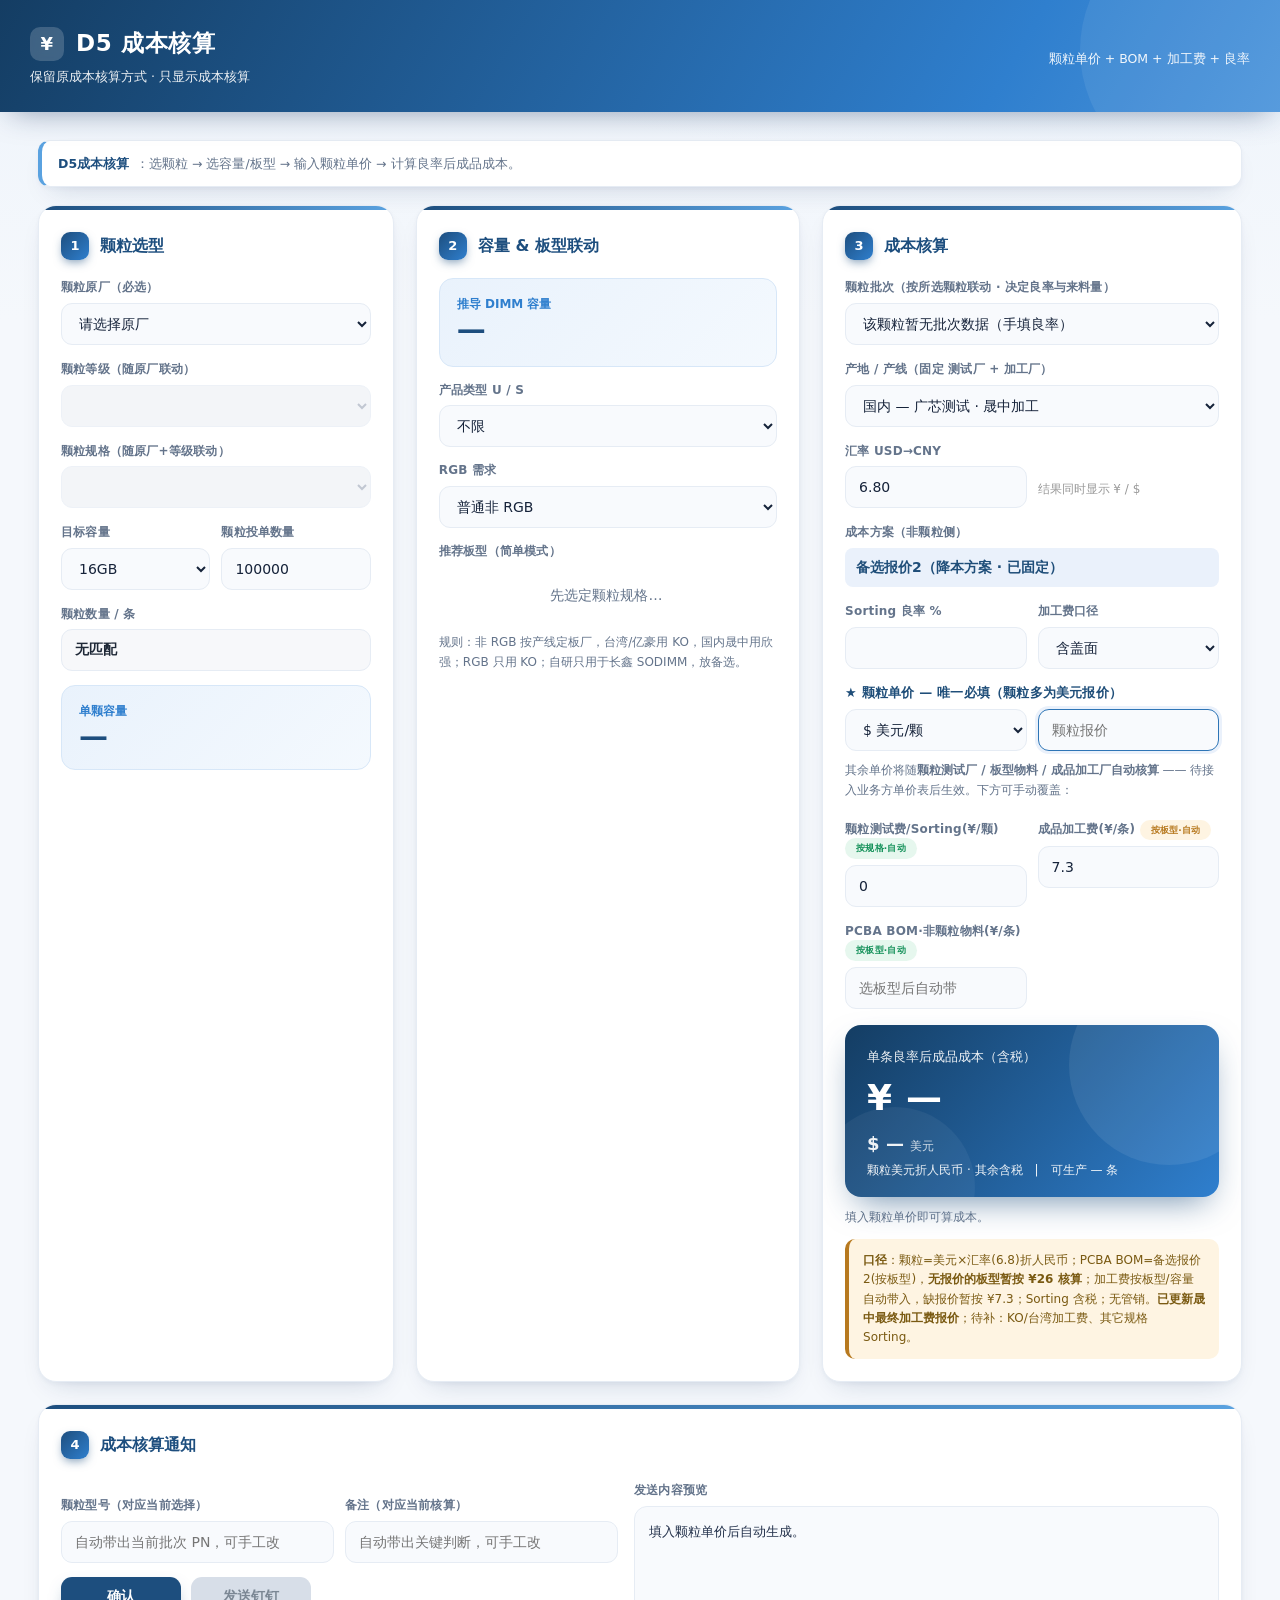
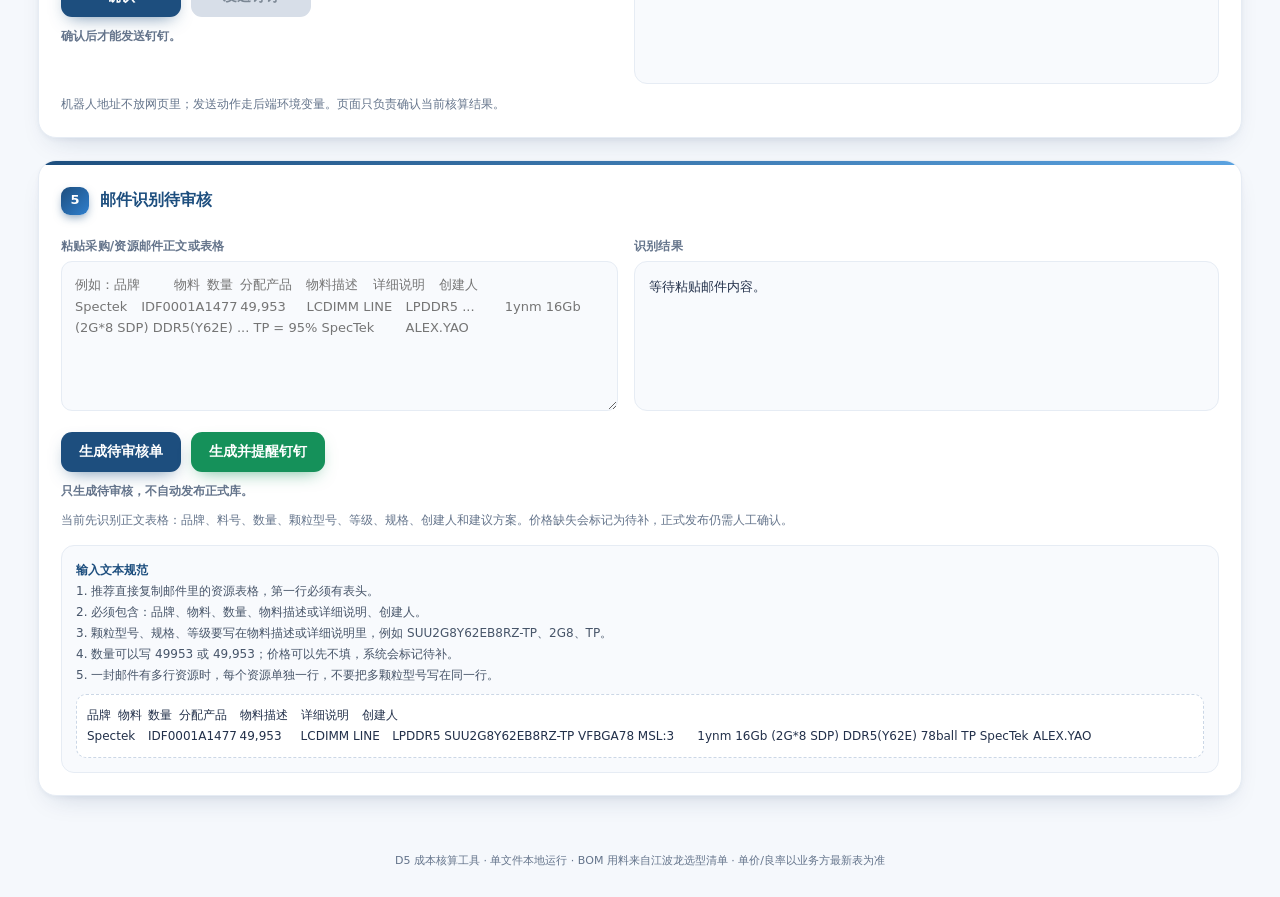
==== commit f6fc0caf: "Restore static cost calculator for fast public access" ====
--- a/cost-management/index.html
+++ b/cost-management/index.html
@@ -3,116 +3,590 @@
 <head>
 <meta charset="UTF-8">
 <meta name="viewport" content="width=device-width, initial-scale=1.0">
-<title>娟姐成本核算</title>
-<meta name="theme-color" content="#1d4e7e">
-<meta name="mobile-web-app-capable" content="yes">
-<meta name="apple-mobile-web-app-capable" content="yes">
-<meta name="apple-mobile-web-app-title" content="娟姐成本核算">
-<meta name="apple-mobile-web-app-status-bar-style" content="default">
-<link rel="manifest" href="/cost-management/manifest.webmanifest">
-<link rel="icon" href="/cost-management/icon.svg" type="image/svg+xml">
-<link rel="apple-touch-icon" href="/cost-management/apple-touch-icon.png">
+<title>D5 成本核算</title>
 <style>
-:root{--bg:#f3f7fc;--card:#fff;--ink:#16233a;--muted:#64748b;--line:#e3ebf5;--navy:#1d4e7e;--blue:#2f7fce;--green:#15915a;--red:#c0392b;--shadow:0 16px 44px -24px rgba(20,45,90,.45)}
+:root{
+  --bg:#f5f8fc;--card:#fff;--ink:#16233a;--muted:#64748b;--line:#e6ecf4;
+  --navy:#1d4e7e;--blue:#2f7fce;--sky:#5aa2e0;--blue-soft:#e9f2fc;--blue-soft2:#f4f9fe;
+  --green:#15915a;--green-soft:#e6f7ee;--amber:#b7791f;--amber-soft:#fef4e2;--red:#c0392b;--red-soft:#fdecea;
+  --r:18px;--r-sm:11px;
+  --sh:0 2px 4px rgba(20,45,90,.04),0 12px 28px -14px rgba(20,45,90,.22);
+  --sh-lg:0 10px 40px -12px rgba(20,45,90,.32);
+}
 *{box-sizing:border-box;margin:0;padding:0}
-body{min-height:100vh;font-family:"Microsoft YaHei","PingFang SC","Segoe UI",system-ui,sans-serif;background:radial-gradient(1000px 420px at 80% -140px,#dcebfb 0%,rgba(220,235,251,0) 70%),linear-gradient(180deg,#eef4fb 0%,#f7fafe 360px);color:var(--ink)}
-.top{height:72px;background:linear-gradient(120deg,#143d63 0%,#2f7fce 78%,#4a93da 100%);color:#fff;display:flex;align-items:center;justify-content:space-between;padding:0 30px;box-shadow:0 10px 30px -18px rgba(20,45,90,.55)}
-.brand{display:flex;align-items:center;gap:12px;font-weight:900;font-size:21px}
-.brand i{width:34px;height:34px;border-radius:10px;background:rgba(255,255,255,.18);display:inline-flex;align-items:center;justify-content:center;font-style:normal}
-.sub{font-size:12px;opacity:.86;text-align:right}
-.wrap{max-width:1260px;margin:0 auto;padding:28px}
-.login{max-width:420px;margin:90px auto 0;background:var(--card);border:1px solid var(--line);border-radius:18px;padding:28px;box-shadow:var(--shadow)}
-.login h1{font-size:22px;color:var(--navy);margin-bottom:8px}
-.login p{font-size:13px;color:var(--muted);line-height:1.7;margin-bottom:18px}
-label{display:block;font-size:12px;color:var(--muted);font-weight:800;margin-bottom:8px}
-input{width:100%;height:48px;border:1.5px solid var(--line);border-radius:12px;background:#f8fafd;padding:0 14px;font-size:16px;color:var(--ink);outline:none}
-input:focus{border-color:var(--blue);background:#fff;box-shadow:0 0 0 4px #e9f2fc}
-.actions{display:flex;gap:10px;margin-top:16px}
-button{border:none;border-radius:12px;height:46px;padding:0 18px;font-size:15px;font-weight:900;cursor:pointer;font-family:inherit}
-.primary{background:var(--navy);color:#fff;flex:1;box-shadow:0 10px 22px -14px rgba(29,78,126,.75)}
-.ghost{background:#e8eef6;color:#42526a}
-button:disabled{background:#d7dee8;color:#7b8794;cursor:not-allowed;box-shadow:none}
-.msg{min-height:22px;margin-top:12px;font-size:12px;font-weight:800;color:var(--muted)}
-.msg.ok{color:var(--green)}.msg.err{color:var(--red)}
-.appbar{display:none;align-items:center;justify-content:space-between;gap:12px;margin-bottom:16px;color:var(--muted);font-size:13px}
-.appframe{display:none;width:100%;min-height:calc(100vh - 130px);border:none;border-radius:18px;background:#fff;box-shadow:var(--shadow)}
-.loading{display:none;background:#fff;border:1px solid var(--line);border-radius:18px;padding:24px;color:var(--muted);box-shadow:var(--shadow)}
-body.loaded .login,body.loaded .loading{display:none}
-body.loaded .appbar{display:flex}
-body.loaded .appframe{display:block}
-@media(max-width:680px){.top{height:auto;min-height:68px;padding:16px 18px;align-items:flex-start;gap:10px;flex-direction:column}.sub{text-align:left}.wrap{padding:16px}.login{margin-top:40px;padding:22px}.appframe{min-height:calc(100vh - 130px);border-radius:12px}}
+body{font-family:"Microsoft YaHei","PingFang SC","Segoe UI",system-ui,sans-serif;background:
+  radial-gradient(1200px 400px at 80% -120px,#dcebfb 0%,rgba(220,235,251,0) 70%),
+  linear-gradient(180deg,#eef4fb 0%,#f5f8fc 320px);
+  background-color:#f5f8fc;color:var(--ink);font-size:14px;line-height:1.55;-webkit-font-smoothing:antialiased;min-height:100vh}
+header{background:linear-gradient(120deg,#143d63 0%,#2f7fce 78%,#4a93da 100%);color:#fff;padding:26px 30px;display:flex;align-items:center;justify-content:space-between;flex-wrap:wrap;gap:14px;box-shadow:0 10px 30px -12px rgba(20,45,90,.5);position:relative;overflow:hidden}
+header::after{content:"";position:absolute;right:-60px;top:-80px;width:260px;height:260px;border-radius:50%;background:rgba(255,255,255,.07)}
+header h1{font-size:23px;font-weight:800;letter-spacing:.6px;display:flex;align-items:center;gap:12px;z-index:1}
+header h1::before{content:"¥";width:34px;height:34px;border-radius:10px;background:rgba(255,255,255,.18);display:inline-flex;align-items:center;justify-content:center;font-size:18px;font-weight:800;backdrop-filter:blur(4px)}
+header .sub{font-size:12.5px;opacity:.92;margin-top:5px;font-weight:500;z-index:1}
+nav{display:flex;gap:6px;background:rgba(255,255,255,.92);backdrop-filter:saturate(1.2) blur(8px);padding:9px 22px;border-bottom:1px solid var(--line);position:sticky;top:0;z-index:20;flex-wrap:wrap}
+nav button{border:none;background:transparent;padding:9px 17px;border-radius:999px;font-size:14px;color:var(--muted);cursor:pointer;font-weight:600;transition:.15s}
+nav button.active{background:var(--navy);color:#fff;box-shadow:0 4px 12px -3px rgba(29,78,126,.5)}
+nav button:hover:not(.active){background:var(--blue-soft);color:var(--navy)}
+main{max-width:1260px;margin:0 auto;padding:28px}
+.page{display:none}.page.active{display:block;animation:fade .3s ease}
+@keyframes fade{from{opacity:0;transform:translateY(6px)}to{opacity:1;transform:none}}
+.cost-only nav,
+.cost-only .page:not(#decide){display:none !important}
+.cost-only header{background:linear-gradient(120deg,#143d63 0%,#2f7fce 78%,#4a93da 100%)}
+.grid{display:grid;gap:22px}.cols-3{grid-template-columns:1fr 1.08fr 1.18fr}
+.card{background:var(--card);border:1px solid var(--line);border-radius:var(--r);padding:22px;box-shadow:var(--sh);position:relative;overflow:hidden;transition:transform .18s,box-shadow .18s}
+.card::before{content:"";position:absolute;left:0;top:0;height:4px;width:100%;background:linear-gradient(90deg,var(--navy),var(--sky))}
+.card:hover{transform:translateY(-3px);box-shadow:var(--sh-lg)}
+.card h2{font-size:16px;color:var(--navy);margin:4px 0 18px;padding-bottom:0;border:none;display:flex;align-items:center;gap:11px;font-weight:800}
+.card h2 .n{background:linear-gradient(135deg,#1d4e7e,#2f7fce);color:#fff;width:28px;height:28px;border-radius:9px;display:inline-flex;align-items:center;justify-content:center;font-size:13px;flex:0 0 auto;box-shadow:0 4px 10px -2px rgba(29,78,126,.55)}
+label{display:block;font-size:12px;color:var(--muted);margin:15px 0 6px;font-weight:700;letter-spacing:.2px}
+select,input{width:100%;padding:11px 13px;border:1.5px solid var(--line);border-radius:var(--r-sm);font-size:14px;background:#f8fafd;color:var(--ink);font-family:inherit;transition:.15s;min-height:42px}
+select:hover,input:hover{border-color:#bcd2ea;background:#fff}
+select:focus,input:focus{outline:none;border-color:var(--blue);background:#fff;box-shadow:0 0 0 4px var(--blue-soft)}
+select:disabled{background:#eef1f6;color:#a7b0bf;cursor:not-allowed}
+.row2{display:grid;grid-template-columns:1fr 1fr;gap:11px}
+.pill{display:inline-block;padding:3px 11px;border-radius:999px;font-size:11px;font-weight:700;line-height:1.6}
+.pill.green{background:var(--green-soft);color:var(--green)}.pill.amber{background:var(--amber-soft);color:var(--amber)}.pill.red{background:var(--red-soft);color:var(--red)}.pill.blue{background:var(--blue-soft);color:var(--navy)}.pill.grey{background:#eef0f3;color:#666}
+.derive{background:linear-gradient(135deg,#e9f2fc 0%,#f4f9fe 100%);border:1px solid #d7e7f8;border-radius:14px;padding:16px 17px;margin-top:6px}
+.derive .big{font-size:29px;font-weight:800;color:var(--navy);letter-spacing:.4px;line-height:1.1}.derive .lab{font-size:12px;color:var(--blue);font-weight:700}
+.kv{display:flex;justify-content:space-between;align-items:center;padding:9px 0;border-bottom:1px dashed var(--line);font-size:13px}
+.kv:last-child{border-bottom:none}.kv .k{color:var(--muted)}.kv .v{font-weight:700;font-variant-numeric:tabular-nums}
+.boards{margin-top:8px;max-height:330px;overflow:auto;padding-right:3px}
+.boards::-webkit-scrollbar{width:9px}.boards::-webkit-scrollbar-thumb{background:#cbdaeb;border-radius:9px}.boards::-webkit-scrollbar-thumb:hover{background:#b3c8e0}
+.board{border:1.5px solid var(--line);border-radius:13px;padding:12px 14px;margin-bottom:9px;cursor:pointer;transition:.16s;background:#fff}
+.board:hover{border-color:var(--blue);background:var(--blue-soft);transform:translateY(-1px);box-shadow:0 6px 16px -8px rgba(47,127,206,.4)}
+.board.sel{border-color:var(--blue);background:var(--blue-soft);box-shadow:0 0 0 3px var(--blue-soft)}
+.board.main{border-color:#a7e0bf;background:#f3fcf7}
+.board.alt{background:#fafbfc}
+.board .t{font-weight:700;font-size:14px;display:flex;justify-content:space-between;align-items:center;gap:8px}
+.board .m{font-size:12px;color:var(--muted);margin-top:4px}
+.boardSection{border:1px solid var(--line);border-radius:13px;padding:12px;margin-bottom:11px;background:#fff}
+.boardSection.mainSection{border-color:#bfe8cf;background:#f5fcf8}
+.boardSectionTitle{display:flex;justify-content:space-between;align-items:center;font-size:12px;color:var(--muted);margin-bottom:9px}
+.boardSectionTitle b{font-size:13px;color:var(--green)}
+.altBoards{border:1px dashed var(--line);border-radius:13px;background:#fbfcfe}
+.altBoards summary{cursor:pointer;color:#64748b;font-size:12px;padding:12px 14px;display:flex;justify-content:space-between;align-items:center}
+.altBoards summary b{color:#475569}.altBoards summary em{font-style:normal;color:#94a3b8}
+.altBoards .boardSection{border:none;border-top:1px solid var(--line);border-radius:0;margin:0;background:#fff}
+.cost-total{background:linear-gradient(130deg,#143d63 0%,#2f7fce 100%);color:#fff;border-radius:16px;padding:22px 22px 18px;margin-top:16px;box-shadow:0 14px 34px -12px rgba(29,78,126,.65);position:relative;overflow:hidden}
+.cost-total::after{content:"";position:absolute;right:-50px;top:-60px;width:200px;height:200px;border-radius:50%;background:rgba(255,255,255,.08)}
+.cost-total::before{content:"";position:absolute;left:-30px;bottom:-70px;width:160px;height:160px;border-radius:50%;background:rgba(255,255,255,.05)}
+.cost-total .ct-lab{font-size:12.5px;opacity:.92;font-weight:500;position:relative}.cost-total .ct-big{font-size:36px;font-weight:800;margin:4px 0;letter-spacing:.6px;position:relative}.cost-total .ct-sub{font-size:12px;opacity:.93;position:relative}
+table{width:100%;border-collapse:collapse;font-size:13px}
+th,td{padding:10px 12px;text-align:left;border-bottom:1px solid var(--line)}
+th{background:var(--navy);color:#fff;font-weight:600;position:sticky;top:0;font-size:12px}
+tbody tr:hover{background:#eef5fc}
+td.num,th.num{text-align:right;font-variant-numeric:tabular-nums}
+.note{font-size:12px;color:var(--muted);margin-top:11px;line-height:1.65}
+.filters{display:flex;gap:9px;flex-wrap:wrap;margin-bottom:15px}
+.filters select,.filters input{width:auto;min-width:120px}
+.warn{background:var(--amber-soft);border-left:4px solid var(--amber);padding:12px 14px;border-radius:10px;font-size:12px;color:#7a5a12;margin-top:11px;line-height:1.6}
+.noticeBox{margin-top:22px;display:grid;grid-template-columns:1fr 1.05fr;gap:16px;align-items:stretch}
+.noticePreview{background:#f8fafd;border:1px solid var(--line);border-radius:13px;padding:14px;white-space:pre-wrap;font-size:13px;line-height:1.75;color:#22304a;min-height:178px}
+.noticeActions{display:flex;gap:10px;flex-wrap:wrap;margin-top:14px}
+.actionBtn{border:none;border-radius:11px;padding:11px 18px;font-size:14px;font-weight:800;cursor:pointer;min-width:120px;transition:.15s;font-family:inherit}
+.actionBtn.primary{background:var(--navy);color:#fff;box-shadow:0 7px 18px -8px rgba(29,78,126,.7)}
+.actionBtn.send{background:var(--green);color:#fff;box-shadow:0 7px 18px -8px rgba(21,145,90,.7)}
+.actionBtn:disabled{background:#d7dee8;color:#7b8794;cursor:not-allowed;box-shadow:none}
+.noticeStatus{margin-top:10px;font-size:12px;font-weight:700;color:var(--muted)}
+.noticeStatus.ok{color:var(--green)}.noticeStatus.warn{color:var(--amber)}.noticeStatus.err{color:var(--red)}
+textarea{width:100%;min-height:150px;padding:12px 13px;border:1.5px solid var(--line);border-radius:var(--r-sm);font-size:13px;background:#f8fafd;color:var(--ink);font-family:inherit;line-height:1.65;resize:vertical}
+textarea:focus{outline:none;border-color:var(--blue);background:#fff;box-shadow:0 0 0 4px var(--blue-soft)}
+.mailResult{background:#f8fafd;border:1px solid var(--line);border-radius:13px;padding:14px;white-space:pre-wrap;font-size:13px;line-height:1.75;color:#22304a;min-height:150px}
+.mailSpec{margin-top:14px;background:#f8fafd;border:1px solid var(--line);border-radius:13px;padding:14px;font-size:12px;color:#475569;line-height:1.75}
+.mailSpec b{color:var(--navy)}
+.mailSpec pre{white-space:pre-wrap;margin-top:8px;background:#fff;border:1px dashed #cbd7e6;border-radius:10px;padding:10px;color:#22304a;font-family:"Microsoft YaHei","PingFang SC",system-ui,sans-serif}
+.flow{display:flex;align-items:center;gap:7px;font-size:12.5px;color:var(--muted);margin-bottom:18px;flex-wrap:wrap;background:#fff;border:1px solid var(--line);border-left:4px solid var(--sky);border-radius:12px;padding:13px 16px;box-shadow:var(--sh)}.flow b{color:var(--navy)}
+footer{text-align:center;color:var(--muted);font-size:11px;padding:28px}.muted{color:var(--muted)}
+.bomwrap{margin-top:10px;border:1px solid var(--line);border-radius:13px;overflow:hidden;display:none}
+.bomwrap.show{display:block}
+.bomhead{background:var(--blue-soft);padding:11px 15px;font-weight:700;color:var(--navy);font-size:13px;display:flex;justify-content:space-between}
+.catbar{display:flex;flex-wrap:wrap;gap:7px;padding:11px 15px;border-bottom:1px solid var(--line)}
+.catbar .c{background:#eef3f9;border-radius:8px;padding:4px 10px;font-size:12px}.catbar .c b{color:var(--navy)}
+.dbrow-bom{background:#fafbfd}
+.linkbtn{cursor:pointer;color:var(--blue);font-weight:700}
+.tablewrap{width:100%;overflow-x:auto;-webkit-overflow-scrolling:touch}
+@media(max-width:980px){.cols-3{grid-template-columns:1fr}}
+@media(max-width:680px){
+  main{padding:15px}
+  header{padding:18px 17px}
+  header h1{font-size:19px}
+  .card{padding:17px;border-radius:15px}
+  .grid{gap:15px}
+  .row2{grid-template-columns:1fr}
+  .derive .big{font-size:25px}
+  .cost-total{padding:18px}.cost-total .ct-big{font-size:30px}
+  select,input{font-size:16px;min-height:46px}
+  .filters select,.filters input{width:100%;min-width:0}
+  .noticeBox{grid-template-columns:1fr}
+  table{font-size:12px}th,td{padding:8px 9px}
+  nav{padding:8px 14px}
+}
 </style>
 </head>
-<body>
-<header class="top">
-  <div class="brand"><i>娟</i><span>娟姐成本核算</span></div>
-  <div class="sub">安全版 · 登录后从后端加载内部数据</div>
+<body class="cost-only">
+<header>
+  <div><h1>D5 成本核算</h1>
+  <div class="sub">保留原成本核算方式 · 只显示成本核算</div></div>
+  <div class="sub" style="text-align:right">颗粒单价 + BOM + 加工费 + 良率</div>
 </header>
-<main class="wrap">
-  <section class="login" id="loginBox">
-    <h1>访问验证</h1>
-    <p>外网只保留登录入口；成本数据、板型规则和发送接口登录后由 CloudBase 函数返回。</p>
-    <label for="password">访问口令</label>
-    <input id="password" type="password" autocomplete="current-password" placeholder="请输入口令">
-    <div class="actions">
-      <button class="primary" id="loginBtn" type="button">进入</button>
-    </div>
-    <div class="msg" id="msg"></div>
-  </section>
-  <section class="loading" id="loading">正在加载成本核算工具...</section>
-  <div class="appbar" id="appbar">
-    <span>已登录，本页不在公开 HTML 中暴露业务数据。</span>
-    <button class="ghost" id="logoutBtn" type="button">退出</button>
+<main>
+<section class="page active" id="decide">
+  <div class="flow"><b>D5成本核算</b>：选颗粒 → 选容量/板型 → 输入颗粒单价 → 计算良率后成品成本。</div>
+  <div class="grid cols-3">
+    <div class="card">
+      <h2><span class="n">1</span>颗粒选型</h2>
+      <label>颗粒原厂（必选）</label><select id="brand"></select>
+      <label>颗粒等级（随原厂联动）</label><select id="grade" disabled></select>
+      <label>颗粒规格（随原厂+等级联动）</label><select id="spec" disabled></select>
+      <div class="row2">
+        <div><label>目标容量</label><select id="targetCap"><option value="8">8GB</option><option value="16" selected>16GB</option><option value="32">32GB</option><option value="64">64GB</option></select></div>
+        <div><label>颗粒投单数量</label><input id="order" type="number" value="100000"></div>
+      </div>
+      <label>颗粒数量 / 条</label>
+      <input id="dies" type="text" value="自动" readonly style="background:#f7f8fa;color:#1f2937;font-weight:800">
+      <div class="derive" style="margin-top:14px"><div class="lab">单颗容量</div><div class="big" id="dieGb">—</div></div>
+    </div>
+    <div class="card">
+      <h2><span class="n">2</span>容量 &amp; 板型联动</h2>
+      <div class="derive"><div class="lab">推导 DIMM 容量</div><div class="big" id="capOut">—</div><div class="lab" id="capFormula" style="margin-top:4px"></div></div>
+      <label style="margin-top:14px">产品类型 U / S</label>
+      <select id="productType"><option value="">不限</option><option value="UDIMM">U · UDIMM</option><option value="SODIMM">S · SODIMM</option></select>
+      <label style="margin-top:14px">RGB 需求</label>
+      <select id="rgbNeed"><option value="-">普通非 RGB</option><option value="RGB">RGB</option></select>
+      <label style="margin-top:14px">推荐板型（简单模式）</label>
+      <div class="boards" id="boardList"><div class="muted" style="padding:16px;text-align:center">先选定颗粒规格…</div></div>
+      <div class="note">规则：非 RGB 按产线定板厂，台湾/亿豪用 KO，国内晟中用欣强；RGB 只用 KO；自研只用于长鑫 SODIMM，放备选。</div>
+    </div>
+    <div class="card">
+      <h2><span class="n">3</span>成本核算</h2>
+      <label>颗粒批次（按所选颗粒联动 · 决定良率与来料量）</label>
+      <select id="batch"><option value="">先选定颗粒规格…</option></select>
+      <div id="batchInfo" class="note" style="margin-top:4px"></div>
+      <label>产地 / 产线（固定 测试厂 + 加工厂）</label>
+      <select id="region"><option value="cn" selected>国内 — 广芯测试 · 晟中加工</option><option value="tw">台湾 — 亿豪测试 · 亿豪加工</option></select>
+      <div class="row2"><div><label>汇率 USD→CNY</label><input id="rate" type="number" step="0.01" value="6.80"></div><div style="display:flex;align-items:flex-end"><span style="color:#999;font-size:12px;padding-bottom:10px">结果同时显示 ¥ / $</span></div></div>
+      <label>成本方案（非颗粒侧）</label><div style="padding:9px 11px;background:#eaf1fb;border-radius:8px;font-size:14px;color:#1f4e79;font-weight:700">备选报价2（降本方案 · 已固定）</div>
+      <div class="row2"><div><label>Sorting 良率 %</label><input id="yield" type="number" step="0.01" value="98.65"></div>
+      <div><label>加工费口径</label><select id="feeMode"><option value="full" selected>含盖面</option><option value="nc">不含盖面</option></select></div></div>
+      <label style="color:#1f4e79;font-weight:800;font-size:13px;margin-top:14px">★ 颗粒单价 — 唯一必填（颗粒多为美元报价）</label>
+      <div class="row2"><div><select id="dieCur"><option value="usd" selected>$ 美元/颗</option><option value="cny">¥ 人民币/颗</option></select></div><div><input id="pDie" type="number" step="0.01" placeholder="颗粒报价" style="border-color:#2e75b6;box-shadow:0 0 0 3px #eaf1fb"></div></div>
+      <div class="note" style="margin:10px 0 4px">其余单价将随<b>颗粒测试厂 / 板型物料 / 成品加工厂自动核算</b> —— 待接入业务方单价表后生效。下方可手动覆盖：</div>
+      <div class="row2"><div><label>颗粒测试费/Sorting(¥/颗) <span class="pill green" style="font-size:9px">按规格·自动</span></label><input id="pSort" type="number" step="0.01" placeholder="选规格自动带"></div>
+      <div><label>成品加工费(¥/条) <span class="pill amber" style="font-size:9px">按板型·自动</span></label><input id="pAsm" type="number" step="0.01" value="7.3" placeholder="选板型后自动带"></div></div>
+      <div class="row2"><div><label>PCBA BOM·非颗粒物料(¥/条) <span class="pill green" style="font-size:9px">按板型·自动</span></label><input id="pBom" type="number" step="0.01" placeholder="选板型后自动带"></div><div></div></div>
+      <div class="cost-total"><div class="ct-lab">单条良率后成品成本（含税）</div><div class="ct-big" id="costTax">¥ —</div>
+      <div class="ct-sub" style="font-size:18px;font-weight:800;color:#fff;margin:3px 0"><span id="costUsd">$ —</span> <span style="font-size:12px;font-weight:400;opacity:.85">美元</span></div>
+      <div class="ct-sub">颗粒美元折人民币 · 其余含税　|　可生产 <span id="pcs">—</span> 条</div></div>
+      <div id="costBreak"></div>
+      <div class="warn"><b>口径</b>：颗粒=美元×汇率(6.8)折人民币；PCBA BOM=备选报价2(按板型)，<b>无报价的板型暂按 ¥26 核算</b>；加工费按板型/容量自动带入，缺报价暂按 ¥7.3；Sorting 含税；无管销。<b>已更新晟中最终加工费报价</b>；待补：KO/台湾加工费、其它规格 Sorting。</div>
+    </div>
   </div>
-  <iframe class="appframe" id="appFrame" title="娟姐成本核算"></iframe>
+  <div class="card" style="margin-top:22px">
+    <h2><span class="n">4</span>成本核算通知</h2>
+    <div class="noticeBox">
+      <div>
+        <div class="row2">
+          <div><label>颗粒型号（对应当前选择）</label><input id="noticeModel" placeholder="自动带出当前批次 PN，可手工改"></div>
+          <div><label>备注（对应当前核算）</label><input id="noticeNote" placeholder="自动带出关键判断，可手工改"></div>
+        </div>
+        <div class="noticeActions">
+          <button class="actionBtn primary" id="confirmNotice" type="button">确认</button>
+          <button class="actionBtn send" id="sendNotice" type="button" disabled>发送钉钉</button>
+        </div>
+        <div class="noticeStatus" id="noticeStatus">确认后才能发送钉钉。</div>
+      </div>
+      <div>
+        <label style="margin-top:0">发送内容预览</label>
+        <div class="noticePreview" id="noticePreview">填入颗粒单价后自动生成。</div>
+      </div>
+    </div>
+    <div class="note">机器人地址不放网页里；发送动作走后端环境变量。页面只负责确认当前核算结果。</div>
+  </div>
+  <div class="card" style="margin-top:22px">
+    <h2><span class="n">5</span>邮件识别待审核</h2>
+    <div class="noticeBox">
+      <div>
+        <label style="margin-top:0">粘贴采购/资源邮件正文或表格</label>
+        <textarea id="mailRaw" placeholder="例如：品牌	物料	数量	分配产品	物料描述	详细说明	创建人&#10;Spectek	IDF0001A1477	49,953	LCDIMM LINE	LPDDR5 ...	1ynm 16Gb (2G*8 SDP) DDR5(Y62E) ... TP = 95% SpecTek	ALEX.YAO"></textarea>
+        <div class="noticeActions">
+          <button class="actionBtn primary" id="parseMail" type="button">生成待审核单</button>
+          <button class="actionBtn send" id="parseMailNotify" type="button">生成并提醒钉钉</button>
+        </div>
+        <div class="noticeStatus" id="mailStatus">只生成待审核，不自动发布正式库。</div>
+      </div>
+      <div>
+        <label style="margin-top:0">识别结果</label>
+        <div class="mailResult" id="mailResult">等待粘贴邮件内容。</div>
+      </div>
+    </div>
+    <div class="note">当前先识别正文表格：品牌、料号、数量、颗粒型号、等级、规格、创建人和建议方案。价格缺失会标记为待补，正式发布仍需人工确认。</div>
+    <div class="mailSpec">
+      <b>输入文本规范</b><br>
+      1. 推荐直接复制邮件里的资源表格，第一行必须有表头。<br>
+      2. 必须包含：品牌、物料、数量、物料描述或详细说明、创建人。<br>
+      3. 颗粒型号、规格、等级要写在物料描述或详细说明里，例如 SUU2G8Y62EB8RZ-TP、2G8、TP。<br>
+      4. 数量可以写 49953 或 49,953；价格可以先不填，系统会标记待补。<br>
+      5. 一封邮件有多行资源时，每个资源单独一行，不要把多颗粒型号写在同一行。<br>
+      <pre>品牌	物料	数量	分配产品	物料描述	详细说明	创建人
+Spectek	IDF0001A1477	49,953	LCDIMM LINE	LPDDR5 SUU2G8Y62EB8RZ-TP VFBGA78 MSL:3	1ynm 16Gb (2G*8 SDP) DDR5(Y62E) 78ball TP SpecTek	ALEX.YAO</pre>
+    </div>
+  </div>
+</section>
+
+<section class="page" id="db">
+  <div class="card">
+    <h2>板型数据库 / BOM（最终选用 14 款 · 历史保留 21 款）</h2>
+    <div class="filters">
+      <select id="fFab"><option value="">全部板厂</option><option>欣强(BP)</option><option>KO</option><option>自研</option></select>
+      <select id="fType"><option value="">全部类型</option><option>UDIMM</option><option>SODIMM</option></select>
+      <select id="fRank"><option value="">全部 Rank</option><option>1Rx8</option><option>2Rx8</option><option>1Rx4</option><option>1Rx16</option></select>
+      <select id="fRgb"><option value="">RGB 不限</option><option value="RGB">仅 RGB</option><option value="-">仅非 RGB</option></select>
+      <input id="fKey" placeholder="搜索短码 / PBA…" style="min-width:180px">
+    </div>
+    <div style="max-height:600px;overflow:auto">
+      <table id="dbTable"><thead><tr><th>PBA</th><th>板厂</th><th>类型</th><th>Rank</th><th>板型短码</th><th>层数</th><th>容量</th><th>颗粒最大尺寸</th><th>RGB</th><th>BOM</th></tr></thead><tbody></tbody></table>
+    </div>
+    <div class="note" id="dbCount"></div>
+  </div>
+</section>
+
+<section class="page" id="yieldref">
+  <div class="card">
+    <h2>同品牌同等级 · 批次去重后加权良率（快照：2026-05-15）</h2>
+    <table><thead><tr><th>颗粒厂</th><th>等级</th><th class="num">加权良率</th><th>判断</th></tr></thead><tbody>
+      <tr><td>长鑫</td><td>eTT</td><td class="num">99.99%</td><td><span class="pill green">最优·稳定</span> 另有1批未开始</td></tr>
+      <tr><td>长鑫</td><td>UTT</td><td class="num">98.65%</td><td><span class="pill green">可用于核算</span></td></tr>
+      <tr><td>镁光</td><td>PG</td><td class="num">95.47% / 94.91%</td><td><span class="pill amber">含进行中/仅已完成</span> 5/22升至95.71%</td></tr>
+      <tr><td>南亚</td><td>DM</td><td class="num">64.67%</td><td><span class="pill red">仅"只测开机"·谨慎</span></td></tr>
+      <tr><td>镁光</td><td>PR</td><td class="num">暂无</td><td><span class="pill grey">无有效良率·不进核算</span></td></tr>
+    </tbody></table>
+    <div class="warn">某一时刻快照，会变动。正式核算读最新良率表重算（测试厂+品牌+等级+规格+PN+批次 分组，同批次多档位先合并，再按来料量加权）。可把良率填回「③成本核算」。</div>
+  </div>
+</section>
+
+<section class="page" id="ref">
+  <div class="grid" style="grid-template-columns:1fr 1fr">
+    <div class="card"><h2>颗粒规格换算（D5 专用）</h2>
+      <table><thead><tr><th>规格</th><th class="num">容量</th><th>说明</th></tr></thead><tbody>
+        <tr><td>1G8</td><td class="num">8 Gb</td><td>1G 深度 × 8 位宽</td></tr>
+        <tr><td>1G16</td><td class="num">16 Gb</td><td>1G 深度 × 16 位宽</td></tr>
+        <tr><td>2G8</td><td class="num">16 Gb</td><td>2G 深度 × 8 位宽</td></tr>
+        <tr><td>3G8</td><td class="num">24 Gb</td><td>3G 深度 × 8 位宽</td></tr>
+        <tr><td>4G8</td><td class="num">32 Gb</td><td>4G 深度 × 8 位宽</td></tr>
+      </tbody></table>
+      <div class="note">当前默认产品容量：1G8→8GB，1G16→8GB，2G8→16GB，3G8→24GB，4G8→32GB。公式：DIMM容量(GB)=颗粒容量Gb÷8×颗粒数/条；当前最终推荐优先按 8 颗 1Rx8 或 4 颗 1Rx16 走。</div>
+    </div>
+    <div class="card"><h2>原厂 → 等级 → 规格 联动</h2>
+      <table><thead><tr><th>原厂</th><th>等级</th><th>可选规格</th></tr></thead><tbody id="linkTable"></tbody></table>
+      <div class="note">等级不是全局通用列表；DM 是南亚的等级。</div>
+    </div>
+  </div>
+</section>
 </main>
+<footer>D5 成本核算工具 · 单文件本地运行 · BOM 用料来自江波龙选型清单 · 单价/良率以业务方最新表为准</footer>
 <script>
-(function(){
-  const API_ORIGIN='https://d5-d2gzyrjkz1d3d265f-1437410927.ap-shanghai.app.tcloudbase.com';
-  const TOKEN_KEY='d5_cost_auth_token';
-  const $=(id)=>document.getElementById(id);
-  const msg=$('msg');
-  function setMsg(text,type){msg.textContent=text||'';msg.className='msg '+(type||'');}
-  function injectToken(html,token){
-    const seed='<script>try{sessionStorage.setItem("'+TOKEN_KEY+'",'+JSON.stringify(token)+')}catch(e){}<\/script>';
-    return html.includes('</head>') ? html.replace('</head>',seed+'</head>') : seed+html;
+const LINK={"长鑫":{UTT:["2G8"],eTT:["2G8"]},"南亚":{DM:["1G8","1G16"]},"镁光(Micron/SpecTek)":{PG:["1G8","1G16","2G8","3G8","4G8"],TP:["1G8","2G8","3G8","4G8"],PR:["1G8","2G8","3G8","4G8"]},"三星":{P:["2G8"],B:["2G8"]},"海力士(SK hynix)":{M:["2G8","3G8"],A:["2G8"]}};
+const SPEC_GB={"1G8":8,"1G16":16,"2G8":16,"3G8":24,"4G8":32};
+const SPEC_DEFAULT_CAP={"1G8":8,"1G16":8,"2G8":16,"3G8":24,"4G8":32};
+const BOARDS=[{"pba":"PBA0018C2163","fab":"欣强(BP)","type":"UDIMM","rank":"1Rx8","short":"BA5UR02","layer":"10L","rgb":"RGB","cap":"16GB","bom":[{"pn":"DDR5_RGB_UDIMM_BP_BA5UR02_A","name":"原理图PCBA","param":"","qty":1,"ref":""},{"pn":"PCM0002A3425","name":"线路板","param":"BA5UR02(Black)#DIMM#10L#U-DIMM#哑黑#133.35*31.25mm#1.27mm#FR","qty":1,"ref":""},{"pn":"CAP1007A0001","name":"电容","param":"0.1uF#16V#10%#MLCC#C0201#X5R#0.3mm#CL03A104KO3NNNC#ROHS#1","qty":12,"ref":"CBT000,CBT001,CBT002,CIO001,CSP001"},{"pn":"CAP0013A0005","name":"电容","param":"1uF#6.3V#20%#MLCC#C0201#X5R#0.3mm#CL03A105MQ3CSNH#ROHS+无卤#","qty":2,"ref":"CIO002,CSP002"},{"pn":"CAP0226B0010","name":"电容","param":"2.2uF#6.3V#20%#MLCC#C0402#X5R##CL05A225MQ5NSNC","qty":16,"ref":"CVP000,CVP001,CVP002,CVP003,CVP004"},{"pn":"ECM0001A0040","name":"电容","param":"4.7uF#10V#10%#MLCC#C0402#X5R#NA#CL05A475KP5NRNC#ROHS#1","qty":46,"ref":"CIO000,CSP000,CVD000,CVD001,CVD002"},{"pn":"CAP0224C0004","name":"电容","param":"22uF#10V#20%#MLCC#C0603#X5R#0.8mm#CL10A226MP8NUNE#ROHS#1","qty":12,"ref":"CVD102,CVD103,CVI004,CVI005,CVI006"},{"pn":"ECM0001A0271","name":"电容","param":"47uF#6.3V#20%#MLCC#C0603#X5R#0.8mm#CM105X5R476M06AT#ROHS+无","qty":6,"ref":"CVD100,CVD101,CVP100,CVP101,CVQ100"},{"pn":"REP0331B0001","name":"电阻","param":"33R#5%#Fix-Res#R0402#1/16W#CR0402JF0330G#ROHS+无卤#1","qty":4,"ref":"R022,R023,R024,R025"},{"pn":"ECM0002A0041","name":"电阻","param":"39R#5%#Fix-Res#R0402#1/16W#CR0402JF0390G#ROHS#NA","qty":2,"ref":"R026,R027"},{"pn":"ECM0002A0056","name":"电阻","param":"47R#5%#Fix-Res#R0402#1/16W#CR0402JF0470G#ROHS#NA","qty":1,"ref":"R021"},{"pn":"REP0241B0001","name":"电阻","param":"240R#1%#Fix-Res#R0402#1/16W#CR0402FF2400G#ROHS+无卤#1","qty":8,"ref":"R001,R002,R003,R004,R005,R006,R007"},{"pn":"ECM0034A0023","name":"MCU","param":"6K5850UA0#QFN32_THD89#MCU#5*5*0.75mm#3#ROHS","qty":1,"ref":"M1"},{"pn":"ECM0013A0046","name":"MOS管","param":"SPN6435S36RGB#N-CH#SOT-363#NA#NA#NA#NA#ROHS+无卤#3","qty":1,"ref":"M2"},{"pn":"ECM0005A0176","name":"电源芯片","param":"AIC1748AH-33GV5TR#LDO#SOT23-5#600mA#2.3V to 6.0V#NA#0.8V t","qty":1,"ref":"M4"},{"pn":"REP0000B0001","name":"电阻","param":"0R#5%#Fix-Res#R0402#1/16W#CR0402JF0000G#ROHS+无卤#1","qty":3,"ref":"R5,R6,R60"},{"pn":"ECM0002A0448","name":"电阻","param":"124R#1%#Fix-Res#R0402#1/16W#RC0402FR-07124RL#ROHS+无卤#1","qty":16,"ref":"R13,R14,R16,R17,R19,R20,R22,R23,R2"},{"pn":"ECM0002A0449","name":"电阻","param":"280R#1%#Fix-Res#R0402#1/16W#RC0402FR-07280RL#ROHS+无卤#1","qty":8,"ref":"R12,R15,R18,R21,R24,R27,R30,R33"},{"pn":"REP0023B0002","name":"电阻","param":"2K#1%#Fix-Res#R0402#1/16W#CR0402FF2001G#ROHS#1","qty":2,"ref":"R66,R67"},{"pn":"REP0473B0001","name":"电阻","param":"4.7K#5%#Fix-Res#R0402#1/16W#CR0402JF0472G#ROHS#1","qty":1,"ref":"R9"},{"pn":"REP0014B0001","name":"电阻","param":"10K#5%#Fix-Res#R0402#1/16W#RTT02103JTH#ROHS#NA","qty":1,"ref":"R7"},{"pn":"REP0124B0001","name":"电阻","param":"12K#1%#Fix-Res#R0402#1/16W#CR0402FF1202G","qty":1,"ref":"R64"},{"pn":"REP0474B0002","name":"电阻","param":"47K#1%#Fix-Res#R0402#1/16W#CR0402FF4702G#ROHS+无卤#NA","qty":1,"ref":"R63"},{"pn":"ECM0003A0087","name":"电感","param":"0.68uH#L3225#TYP=8.0A,MAX=7.5A#20%#一体成型#功率电感#ZBWM322512C2R","qty":2,"ref":"L1,L2"},{"pn":"ECM0003A0088","name":"电感","param":"1.5uH#L2520#TYP=4.6A,MAX=3.8A#20%#一体成型#功率电感#ZBWM252012A11R","qty":1,"ref":"L3"},{"pn":"ECM0021A0047","name":"EEPROM","param":"FTSPD5118-NGT-O#1KB#I2C/I3C#1.8V#UDFN-8_2X3X0_5#2*3*0.8mm#","qty":1,"ref":"S00"},{"pn":"ECM0005A0238","name":"电源芯片","param":"RTQ5136GQWF-310#PMU#WQFN-28L#SWA&SWB=6.0A;SWC=2.5A#4.25~5.","qty":1,"ref":"P00"},{"pn":"ECM0009A0064","name":"LED","param":"RGB#LED1206#R VF=1.5-2.4V，G VF=2.3-3.0V，B VF=2.3-3V#共阳极#L-","qty":8,"ref":"LED1,LED2,LED3,LED4,LED5,LED6,LED7"}]},{"pba":"PBA0018C2164","fab":"欣强(BP)","type":"UDIMM","rank":"2Rx8","short":"B85URCB","layer":"8L","rgb":"-","cap":"16GB","bom":[{"pn":"DDR5_UDIMM_BP_B85URCB-1-00_A","name":"原理图PCBA","param":"","qty":1,"ref":""},{"pn":"PCM0002A3423","name":"线路板","param":"B85URCB 1.00(Black)#DIMM#8L#U-DIMM#哑黑#133.35*31.25mm#1.27m","qty":1,"ref":""},{"pn":"CAP0224C0004","name":"电容","param":"22uF#10V#20%#MLCC#C0603#X5R#0.8mm#CL10A226MP8NUNE#ROHS#1","qty":6,"ref":"CB000,CB001,CB002,CB003,CB004,CB00"},{"pn":"ECM0001A0271","name":"电容","param":"47uF#6.3V#20%#MLCC#C0603#X5R#0.8mm#CM105X5R476M06AT#ROHS+无","qty":6,"ref":"CD040,CD041,CP040,CP041,CQ040,CQ04"},{"pn":"ECM0002A0056","name":"电阻","param":"47R#5%#Fix-Res#R0402#1/16W#CR0402JF0470G#ROHS#NA","qty":1,"ref":"R016"},{"pn":"REP0241B0001","name":"电阻","param":"240R#1%#Fix-Res#R0402#1/16W#CR0402FF2400G#ROHS+无卤#1","qty":16,"ref":"R000,R001,R002,R003,R012,R013,R014"},{"pn":"CAP1007A0001","name":"电容","param":"0.1uF#16V#10%#MLCC#C0201#X5R#0.3mm#CL03A104KO3NNNC#ROHS#1","qty":9,"ref":"C000,C001,C002,C005,C006,CB008,CB0"},{"pn":"CAP0013A0005","name":"电容","param":"1uF#6.3V#20%#MLCC#C0201#X5R#0.3mm#CL03A105MQ3CSNH#ROHS+无卤#","qty":2,"ref":"C007,C008"},{"pn":"CAP0476B0001","name":"电容","param":"4.7uF#6.3V#20%#MLCC#C0402#X5R#0.5mm#CL05A475MQ5NRNC#ROHS+无","qty":64,"ref":"CD000,CD001,CD004,CD007,CD008,CD00"},{"pn":"CAP0226B0010","name":"电容","param":"2.2uF#6.3V#20%#MLCC#C0402#X5R##CL05A225MQ5NSNC","qty":40,"ref":"CP000,CP001,CP002,CP007,CP008,CP00"},{"pn":"CAP1007B0001","name":"电容","param":"10uF#10V#20%#MLCC#C0402#X5R#0.5mm#CL05A106MP5NUNC#ROHS#1","qty":20,"ref":"CD020,CD021,CD026,CD027,CD028,CD02"},{"pn":"ECM0003A0087","name":"电感","param":"0.68uH#L3225#TYP=8.0A,MAX=7.5A#20%#一体成型#功率电感#ZBWM322512C2R","qty":2,"ref":"L1,L2"},{"pn":"ECM0003A0088","name":"电感","param":"1.5uH#L2520#TYP=4.6A,MAX=3.8A#20%#一体成型#功率电感#ZBWM252012A11R","qty":1,"ref":"L3"},{"pn":"ECM0021A0047","name":"EEPROM","param":"FTSPD5118-NGT-O#1KB#I2C/I3C#1.8V#UDFN-8_2X3X0_5#2*3*0.8mm#","qty":1,"ref":"S00"},{"pn":"ECM0005A0238","name":"电源芯片","param":"RTQ5136GQWF-310#PMU#WQFN-28L#SWA&SWB=6.0A;SWC=2.5A#4.25~5.","qty":1,"ref":"P00"}]},{"pba":"PBA0018C2165","fab":"欣强(BP)","type":"UDIMM","rank":"2Rx8","short":"BA5UH12","layer":"10L","rgb":"-","cap":"16GB","bom":[{"pn":"DDR5_UDIMM_BP_BA5UH12-1-00_A","name":"原理图PCBA","param":"","qty":1,"ref":""},{"pn":"PCM0002A3424","name":"线路板","param":"BA5UH12 1.00(Black)#DIMM#10L#U-DIMM#哑黑#133.35*31.25mm#1.27","qty":1,"ref":""},{"pn":"CAP0224C0004","name":"电容","param":"22uF#10V#20%#MLCC#C0603#X5R#0.8mm#CL10A226MP8NUNE#ROHS#1","qty":6,"ref":"CB000,CB001,CB002,CB003,CB004,CB00"},{"pn":"ECM0001A0271","name":"电容","param":"47uF#6.3V#20%#MLCC#C0603#X5R#0.8mm#CM105X5R476M06AT#ROHS+无","qty":6,"ref":"CD040,CD041,CP040,CP041,CQ040,CQ04"},{"pn":"ECM0002A0056","name":"电阻","param":"47R#5%#Fix-Res#R0402#1/16W#CR0402JF0470G#ROHS#NA","qty":1,"ref":"R016"},{"pn":"REP0241B0001","name":"电阻","param":"240R#1%#Fix-Res#R0402#1/16W#CR0402FF2400G#ROHS+无卤#1","qty":16,"ref":"R000,R001,R002,R003,R012,R013,R014"},{"pn":"CAP1007A0001","name":"电容","param":"0.1uF#16V#10%#MLCC#C0201#X5R#0.3mm#CL03A104KO3NNNC#ROHS#1","qty":9,"ref":"C000,C001,C002,C005,C006,CB008,CB0"},{"pn":"CAP0013A0005","name":"电容","param":"1uF#6.3V#20%#MLCC#C0201#X5R#0.3mm#CL03A105MQ3CSNH#ROHS+无卤#","qty":2,"ref":"C007,C008"},{"pn":"CAP0476B0001","name":"电容","param":"4.7uF#6.3V#20%#MLCC#C0402#X5R#0.5mm#CL05A475MQ5NRNC#ROHS+无","qty":64,"ref":"CD000,CD001,CD004,CD007,CD008,CD00"},{"pn":"CAP0226B0010","name":"电容","param":"2.2uF#6.3V#20%#MLCC#C0402#X5R##CL05A225MQ5NSNC","qty":40,"ref":"CP000,CP001,CP002,CP007,CP008,CP00"},{"pn":"CAP1007B0001","name":"电容","param":"10uF#10V#20%#MLCC#C0402#X5R#0.5mm#CL05A106MP5NUNC#ROHS#1","qty":20,"ref":"CD020,CD021,CD026,CD027,CD028,CD02"},{"pn":"ECM0003A0087","name":"电感","param":"0.68uH#L3225#TYP=8.0A,MAX=7.5A#20%#一体成型#功率电感#ZBWM322512C2R","qty":2,"ref":"L1,L2"},{"pn":"ECM0003A0088","name":"电感","param":"1.5uH#L2520#TYP=4.6A,MAX=3.8A#20%#一体成型#功率电感#ZBWM252012A11R","qty":1,"ref":"L3"},{"pn":"ECM0021A0047","name":"EEPROM","param":"FTSPD5118-NGT-O#1KB#I2C/I3C#1.8V#UDFN-8_2X3X0_5#2*3*0.8mm#","qty":1,"ref":"S00"},{"pn":"ECM0005A0238","name":"电源芯片","param":"RTQ5136GQWF-310#PMU#WQFN-28L#SWA&SWB=6.0A;SWC=2.5A#4.25~5.","qty":1,"ref":"P00"}]},{"pba":"PBA0018C2166","fab":"欣强(BP)","type":"SODIMM","rank":"2Rx8","short":"BA5S812","layer":"10L","rgb":"-","cap":"16GB","bom":[{"pn":"DDR5_SODIMM_BP_BA5S812-1-00_A","name":"原理图PCBA","param":"","qty":1,"ref":""},{"pn":"PCM0002A3427","name":"线路板","param":"BA5S812 1.00(Black)#DIMM#10L#SO-DIMM#哑黑#69.60*30.00mm#1.2m","qty":1,"ref":""},{"pn":"CAP1007A0001","name":"电容","param":"0.1uF#16V#10%#MLCC#C0201#X5R#0.3mm#CL03A104KO3NNNC#ROHS#1","qty":9,"ref":"C000,C001,C002,C004,C006,CB007,CB0"},{"pn":"ECM0001A0222","name":"电容","param":"1uF#10V#10%#MLCC#C0201#X5R#0.3mm#CM03X5R105K10AH#ROHS#1","qty":2,"ref":"C009,C010"},{"pn":"CAP0226B0010","name":"电容","param":"2.2uF#6.3V#20%#MLCC#C0402#X5R##CL05A225MQ5NSNC","qty":48,"ref":"CP028,CP029,CP030,CP031,CP032,CP03"},{"pn":"ECM0001A0040","name":"电容","param":"4.7uF#10V#10%#MLCC#C0402#X5R#NA#CL05A475KP5NRNC#ROHS#1","qty":76,"ref":"CD027,CD028,CD029,CD030,CD031,CD03"},{"pn":"CAP1007B0001","name":"电容","param":"10uF#10V#20%#MLCC#C0402#X5R#0.5mm#CL05A106MP5NUNC#ROHS#1","qty":24,"ref":"CD002,CD003,CD004,CD005,CD006,CD00"},{"pn":"CAP0224C0004","name":"电容","param":"22uF#10V#20%#MLCC#C0603#X5R#0.8mm#CL10A226MP8NUNE#ROHS#1","qty":6,"ref":"CB001,CB002,CB003,CB004,CB005,CB00"},{"pn":"ECM0001A0271","name":"电容","param":"47uF#6.3V#20%#MLCC#C0603#X5R#0.8mm#CM105X5R476M06AT#ROHS+无","qty":6,"ref":"CD000,CD001,CP000,CP001,CQ000,CQ00"},{"pn":"ECM0002A0056","name":"电阻","param":"47R#5%#Fix-Res#R0402#1/16W#CR0402JF0470G#ROHS#NA","qty":1,"ref":"R014"},{"pn":"REP0241B0001","name":"电阻","param":"240R#1%#Fix-Res#R0402#1/16W#CR0402FF2400G#ROHS+无卤#1","qty":16,"ref":"R000,R001,R002,R003,R006,R007,R008"},{"pn":"ECM0003A0087","name":"电感","param":"0.68uH#L3225#TYP=8.0A,MAX=7.5A#20%#一体成型#功率电感#ZBWM322512C2R","qty":2,"ref":"L1,L2"},{"pn":"ECM0003A0088","name":"电感","param":"1.5uH#L2520#TYP=4.6A,MAX=3.8A#20%#一体成型#功率电感#ZBWM252012A11R","qty":1,"ref":"L3"},{"pn":"ECM0021A0047","name":"EEPROM","param":"FTSPD5118-NGT-O#1KB#I2C/I3C#1.8V#UDFN-8_2X3X0_5#2*3*0.8mm#","qty":1,"ref":"S00"},{"pn":"ECM0005A0238","name":"电源芯片","param":"RTQ5136GQWF-310#PMU#WQFN-28L#SWA&SWB=6.0A;SWC=2.5A#4.25~5.","qty":1,"ref":"P00"}]},{"pba":"PBA0018C2167","fab":"欣强(BP)","type":"SODIMM","rank":"2Rx8","short":"BA5SRCB","layer":"10L","rgb":"-","cap":"16GB","bom":[{"pn":"DDR5_SODIMM_BP_BA5SRCB-1-00_A","name":"原理图PCBA","param":"","qty":1,"ref":""},{"pn":"PCM0002A3426","name":"线路板","param":"BA5SRCB 1.00(Black)#DIMM#10L#SO-DIMM#哑黑#69.60*30.00mm#1.2m","qty":1,"ref":""},{"pn":"CAP1007A0001","name":"电容","param":"0.1uF#16V#10%#MLCC#C0201#X5R#0.3mm#CL03A104KO3NNNC#ROHS#1","qty":9,"ref":"C000,C001,C002,C004,C006,CB007,CB0"},{"pn":"ECM0001A0222","name":"电容","param":"1uF#10V#10%#MLCC#C0201#X5R#0.3mm#CM03X5R105K10AH#ROHS#1","qty":2,"ref":"C009,C010"},{"pn":"CAP0226B0010","name":"电容","param":"2.2uF#6.3V#20%#MLCC#C0402#X5R##CL05A225MQ5NSNC","qty":48,"ref":"CP028,CP029,CP030,CP031,CP032,CP03"},{"pn":"ECM0001A0040","name":"电容","param":"4.7uF#10V#10%#MLCC#C0402#X5R#NA#CL05A475KP5NRNC#ROHS#1","qty":76,"ref":"CD027,CD028,CD029,CD030,CD031,CD03"},{"pn":"CAP1007B0001","name":"电容","param":"10uF#10V#20%#MLCC#C0402#X5R#0.5mm#CL05A106MP5NUNC#ROHS#1","qty":24,"ref":"CD002,CD003,CD004,CD005,CD006,CD00"},{"pn":"CAP0224C0004","name":"电容","param":"22uF#10V#20%#MLCC#C0603#X5R#0.8mm#CL10A226MP8NUNE#ROHS#1","qty":6,"ref":"CB001,CB002,CB003,CB004,CB005,CB00"},{"pn":"ECM0001A0271","name":"电容","param":"47uF#6.3V#20%#MLCC#C0603#X5R#0.8mm#CM105X5R476M06AT#ROHS+无","qty":6,"ref":"CD000,CD001,CP000,CP001,CQ000,CQ00"},{"pn":"ECM0002A0056","name":"电阻","param":"47R#5%#Fix-Res#R0402#1/16W#CR0402JF0470G#ROHS#NA","qty":1,"ref":"R014"},{"pn":"REP0241B0001","name":"电阻","param":"240R#1%#Fix-Res#R0402#1/16W#CR0402FF2400G#ROHS+无卤#1","qty":16,"ref":"R000,R001,R002,R003,R006,R007,R008"},{"pn":"ECM0003A0087","name":"电感","param":"0.68uH#L3225#TYP=8.0A,MAX=7.5A#20%#一体成型#功率电感#ZBWM322512C2R","qty":2,"ref":"L1,L2"},{"pn":"ECM0003A0088","name":"电感","param":"1.5uH#L2520#TYP=4.6A,MAX=3.8A#20%#一体成型#功率电感#ZBWM252012A11R","qty":1,"ref":"L3"},{"pn":"ECM0021A0047","name":"EEPROM","param":"FTSPD5118-NGT-O#1KB#I2C/I3C#1.8V#UDFN-8_2X3X0_5#2*3*0.8mm#","qty":1,"ref":"S00"},{"pn":"ECM0005A0238","name":"电源芯片","param":"RTQ5136GQWF-310#PMU#WQFN-28L#SWA&SWB=6.0A;SWC=2.5A#4.25~5.","qty":1,"ref":"P00"}]},{"pba":"PBA0018C2168","fab":"KO","type":"UDIMM","rank":"1Rx8","short":"KO-8824A-5","layer":"8L","rgb":"-","cap":"16GB","bom":[{"pn":"DDR5_UDIMM_KO-8824A-5_A","name":"原理图PCBA","param":"","qty":1,"ref":""},{"pn":"PCM0002A2014","name":"线路板","param":"KO-8824A-5#DIMM#8L#U-DIMM#黑色#133.35*31.25mm#1.27mm#FR4#沉金3","qty":1,"ref":""},{"pn":"CAP1007A0001","name":"电容","param":"0.1uF#16V#10%#MLCC#C0201#X5R#0.3mm#CL03A104KO3NNNC#ROHS#1","qty":9,"ref":"CBT000,CBT001,CBT002,CIO001,CSP001"},{"pn":"CAP0013A0005","name":"电容","param":"1uF#6.3V#20%#MLCC#C0201#X5R#0.3mm#CL03A105MQ3CSNH#ROHS+无卤#","qty":2,"ref":"CIO002,CSP002"},{"pn":"ECM0001A0271","name":"电容","param":"47uF#6.3V#20%#MLCC#C0603#X5R#0.8mm#CM105X5R476M06AT#ROHS+无","qty":6,"ref":"CVD100,CVD101,CVP100,CVP101,CVQ100"},{"pn":"CAP0224C0004","name":"电容","param":"22uF#10V#20%#MLCC#C0603#X5R#0.8mm#CL10A226MP8NUNE#ROHS#1","qty":8,"ref":"CVD102,CVD103,CVI004,CVI005,CVI006"},{"pn":"CAP0226B0010","name":"电容","param":"2.2uF#6.3V#20%#MLCC#C0402#X5R##CL05A225MQ5NSNC","qty":16,"ref":"CVP000,CVP001,CVP002,CVP003,CVP004"},{"pn":"ECM0001A0040","name":"电容","param":"4.7uF#10V#10%#MLCC#C0402#X5R#NA#CL05A475KP5NRNC#ROHS#1","qty":40,"ref":"CIO000,CSP000,CVD000,CVD001,CVD002"},{"pn":"REP0241B0001","name":"电阻","param":"240R#1%#Fix-Res#R0402#1/16W#CR0402FF2400G#ROHS+无卤#1","qty":8,"ref":"R001,R002,R003,R004,R005,R006,R007"},{"pn":"ECM0002A0056","name":"电阻","param":"47R#5%#Fix-Res#R0402#1/16W#CR0402JF0470G#ROHS#NA","qty":1,"ref":"R021"},{"pn":"REP0331B0001","name":"电阻","param":"33R#5%#Fix-Res#R0402#1/16W#CR0402JF0330G#ROHS+无卤#1","qty":4,"ref":"R022,R023,R024,R025"},{"pn":"ECM0002A0041","name":"电阻","param":"39R#5%#Fix-Res#R0402#1/16W#CR0402JF0390G#ROHS#NA","qty":2,"ref":"R026,R027"},{"pn":"ECM0003A0087","name":"电感","param":"0.68uH#L3225#TYP=8.0A,MAX=7.5A#20%#一体成型#功率电感#ZBWM322512C2R","qty":2,"ref":"L1,L2"},{"pn":"ECM0003A0088","name":"电感","param":"1.5uH#L2520#TYP=4.6A,MAX=3.8A#20%#一体成型#功率电感#ZBWM252012A11R","qty":1,"ref":"L3"},{"pn":"ECM0021A0047","name":"EEPROM","param":"FTSPD5118-NGT-O#1KB#I2C/I3C#1.8V#UDFN-8_2X3X0_5#2*3*0.8mm#","qty":1,"ref":"S00"},{"pn":"ECM0005A0238","name":"电源芯片","param":"RTQ5136GQWF-310#PMU#WQFN-28L#SWA&SWB=6.0A;SWC=2.5A#4.25~5.","qty":1,"ref":"P00"}]},{"pba":"PBA0018C2169","fab":"KO","type":"UDIMM","rank":"1Rx8","short":"KO-10290A-5","layer":"10L","rgb":"-","cap":"16GB","bom":[{"pn":"DDR5_UDIMM_KO-10290A-5_A","name":"原理图PCBA","param":"","qty":1,"ref":""},{"pn":"PCM0002A3442","name":"线路板","param":"KO-10290A-5(Black)#DIMM#10L#U-DIMM#黑色#133.35*31.25mm#1.27m","qty":1,"ref":""},{"pn":"CAP1007A0001","name":"电容","param":"0.1uF#16V#10%#MLCC#C0201#X5R#0.3mm#CL03A104KO3NNNC#ROHS#1","qty":9,"ref":"CBT000,CBT001,CBT002,CIO001,CSP001"},{"pn":"CAP0013A0005","name":"电容","param":"1uF#6.3V#20%#MLCC#C0201#X5R#0.3mm#CL03A105MQ3CSNH#ROHS+无卤#","qty":2,"ref":"CIO002,CSP002"},{"pn":"ECM0001A0271","name":"电容","param":"47uF#6.3V#20%#MLCC#C0603#X5R#0.8mm#CM105X5R476M06AT#ROHS+无","qty":6,"ref":"CVD100,CVD101,CVP100,CVP101,CVQ100"},{"pn":"CAP0224C0004","name":"电容","param":"22uF#10V#20%#MLCC#C0603#X5R#0.8mm#CL10A226MP8NUNE#ROHS#1","qty":12,"ref":"CVD102,CVD103,CVI004,CVI005,CVI006"},{"pn":"CAP0226B0010","name":"电容","param":"2.2uF#6.3V#20%#MLCC#C0402#X5R##CL05A225MQ5NSNC","qty":16,"ref":"CVP000,CVP001,CVP002,CVP003,CVP004"},{"pn":"ECM0001A0040","name":"电容","param":"4.7uF#10V#10%#MLCC#C0402#X5R#NA#CL05A475KP5NRNC#ROHS#1","qty":40,"ref":"CIO000,CSP000,CVD000,CVD001,CVD002"},{"pn":"CAP0016B0006","name":"电容","param":"1uF#10V#10%#MLCC#C0402#X5R#0.5mm#CL05A105KP5NNNC#ROHS#1","qty":20,"ref":"CVD020,CVD021,CVD022,CVD023,CVD024"},{"pn":"REP0241B0001","name":"电阻","param":"240R#1%#Fix-Res#R0402#1/16W#CR0402FF2400G#ROHS+无卤#1","qty":8,"ref":"R001,R002,R003,R004,R005,R006,R007"},{"pn":"ECM0002A0056","name":"电阻","param":"47R#5%#Fix-Res#R0402#1/16W#CR0402JF0470G#ROHS#NA","qty":1,"ref":"R021"},{"pn":"REP0331B0001","name":"电阻","param":"33R#5%#Fix-Res#R0402#1/16W#CR0402JF0330G#ROHS+无卤#1","qty":4,"ref":"R022,R023,R024,R025"},{"pn":"ECM0002A0041","name":"电阻","param":"39R#5%#Fix-Res#R0402#1/16W#CR0402JF0390G#ROHS#NA","qty":2,"ref":"R026,R027"},{"pn":"ECM0003A0087","name":"电感","param":"0.68uH#L3225#TYP=8.0A,MAX=7.5A#20%#一体成型#功率电感#ZBWM322512C2R","qty":2,"ref":"L1,L2"},{"pn":"ECM0003A0088","name":"电感","param":"1.5uH#L2520#TYP=4.6A,MAX=3.8A#20%#一体成型#功率电感#ZBWM252012A11R","qty":1,"ref":"L3"},{"pn":"ECM0021A0047","name":"EEPROM","param":"FTSPD5118-NGT-O#1KB#I2C/I3C#1.8V#UDFN-8_2X3X0_5#2*3*0.8mm#","qty":1,"ref":"S00"},{"pn":"ECM0005A0238","name":"电源芯片","param":"RTQ5136GQWF-310#PMU#WQFN-28L#SWA&SWB=6.0A;SWC=2.5A#4.25~5.","qty":1,"ref":"P00"}],"maxSize":"10.10x11.10mm"},{"pba":"PBA0018C2170","fab":"KO","type":"UDIMM","rank":"1Rx8","short":"KO-10310A-5","layer":"10L","rgb":"RGB","cap":"16GB","bom":[{"pn":"DDR5_RGB_UDIMM_KO-10310A-5_A","name":"原理图PCBA","param":"","qty":1,"ref":""},{"pn":"PCM0002A1647","name":"线路板","param":"KO-10310A-5#DIMM#10L#U-DIMM#黑色#133.35*31.25mm#1.27mm#FR4#沉","qty":1,"ref":""},{"pn":"CAP1007A0001","name":"电容","param":"0.1uF#16V#10%#MLCC#C0201#X5R#0.3mm#CL03A104KO3NNNC#ROHS#1","qty":9,"ref":"CBT000,CBT001,CBT002,CIO001,CSP001"},{"pn":"CAP0013A0005","name":"电容","param":"1uF#6.3V#20%#MLCC#C0201#X5R#0.3mm#CL03A105MQ3CSNH#ROHS+无卤#","qty":2,"ref":"CIO002,CSP002"},{"pn":"CAP0016B0006","name":"电容","param":"1uF#10V#10%#MLCC#C0402#X5R#0.5mm#CL05A105KP5NNNC#ROHS#1","qty":20,"ref":"CVD020,CVD021,CVD022,CVD023,CVD024"},{"pn":"ECM0001A0063","name":"电容","param":"47uF#6.3V#20%#MLCC#C0603#X5R#0.8mm#CL10A476MQ8QRNC#ROHS+无卤","qty":6,"ref":"CVD100,CVD101,CVP100,CVP101,CVQ100"},{"pn":"CAP0224C0004","name":"电容","param":"22uF#10V#20%#MLCC#C0603#X5R#0.8mm#CL10A226MP8NUNE#ROHS#1","qty":12,"ref":"CVD102,CVD103,CVI004,CVI005,CVI006"},{"pn":"CAP0226B0010","name":"电容","param":"2.2uF#6.3V#20%#MLCC#C0402#X5R##CL05A225MQ5NSNC","qty":16,"ref":"CVP000,CVP001,CVP002,CVP003,CVP004"},{"pn":"ECM0001A0040","name":"电容","param":"4.7uF#10V#10%#MLCC#C0402#X5R#NA#CL05A475KP5NRNC#ROHS#1","qty":40,"ref":"CIO000,CSP000,CVD000,CVD001,CVD002"},{"pn":"REP0241B0001","name":"电阻","param":"240R#1%#Fix-Res#R0402#1/16W#CR0402FF2400G#ROHS+无卤#1","qty":8,"ref":"R001,R002,R003,R004,R005,R006,R007"},{"pn":"REP0471B0001","name":"电阻","param":"47R#5%#Fix-Res#R0402#1/16W#RTT02470JTH#ROHS+无卤#1","qty":1,"ref":"R021"},{"pn":"REP0331B0001","name":"电阻","param":"33R#5%#Fix-Res#R0402#1/16W#CR0402JF0330G#ROHS+无卤#1","qty":4,"ref":"R022,R023,R024,R025"},{"pn":"ECM0002A0041","name":"电阻","param":"39R#5%#Fix-Res#R0402#1/16W#CR0402JF0390G#ROHS#NA","qty":2,"ref":"R026,R027"},{"pn":"CAP0015B0001","name":"电容","param":"0.1uF#16V#10%#MLCC#C0402#X7R##CL05B104KO5NNNC","qty":2,"ref":"DC71,DC75"},{"pn":"CAP0476C0001","name":"电容","param":"4.7uF#10V#10%#MLCC#C0603#X5R##CL10A475KP8NNNC","qty":3,"ref":"DC72,DC73,DC76"},{"pn":"REP0023B0002","name":"电阻","param":"2K#1%#Fix-Res#R0402#1/16W#CR0402FF2001G#ROHS#1","qty":2,"ref":"DR67,DR68"},{"pn":"REP0014B0001","name":"电阻","param":"10K#5%#Fix-Res#R0402#1/16W#RTT02103JTH#ROHS#NA","qty":1,"ref":"DR60"},{"pn":"REP0000B0001","name":"电阻","param":"0R#5%#Fix-Res#R0402#1/16W#CR0402JF0000G#ROHS+无卤#1","qty":2,"ref":"DR62,DR64"},{"pn":"REP0474B0002","name":"电阻","param":"47K#1%#Fix-Res#R0402#1/16W#CR0402FF4702G#ROHS+无卤#NA","qty":1,"ref":"DR81"},{"pn":"REP0124B0001","name":"电阻","param":"12K#1%#Fix-Res#R0402#1/16W#CR0402FF1202G","qty":1,"ref":"DR82"},{"pn":"REP0473B0001","name":"电阻","param":"4.7K#5%#Fix-Res#R0402#1/16W#CR0402JF0472G#ROHS#1","qty":2,"ref":"DR72,DR75"},{"pn":"ECM0002A0448","name":"电阻","param":"124R#1%#Fix-Res#R0402#1/16W#RC0402FR-07124RL#ROHS+无卤#1","qty":16,"ref":"R2,R5,R8,R11,R14,R17,R20,R23,R3,R6"},{"pn":"ECM0002A0449","name":"电阻","param":"280R#1%#Fix-Res#R0402#1/16W#RC0402FR-07280RL#ROHS+无卤#1","qty":8,"ref":"R1,R4,R7,R10,R13,R16,R19,R22"},{"pn":"ECM0013A0046","name":"MOS管","param":"SPN6435S36RGB#N-CH#SOT-363#NA#NA#NA#NA#ROHS+无卤#3","qty":1,"ref":"U2"},{"pn":"ECM0005A0176","name":"电源芯片","param":"AIC1748AH-33GV5TR#LDO#SOT23-5#600mA#2.3V to 6.0V#NA#0.8V t","qty":1,"ref":"U3"},{"pn":"ECM0034A0023","name":"MCU","param":"6K5850UA0#QFN32_THD89#MCU#5*5*0.75mm#3#ROHS","qty":1,"ref":"U1"},{"pn":"ECM0003A0087","name":"电感","param":"0.68uH#L3225#TYP=8.0A,MAX=7.5A#20%#一体成型#功率电感#ZBWM322512C2R","qty":2,"ref":"L1,L2"},{"pn":"ECM0003A0088","name":"电感","param":"1.5uH#L2520#TYP=4.6A,MAX=3.8A#20%#一体成型#功率电感#ZBWM252012A11R","qty":1,"ref":"L3"},{"pn":"ECM0021A0047","name":"EEPROM","param":"FTSPD5118-NGT-O#1KB#I2C/I3C#1.8V#UDFN-8_2X3X0_5#2*3*0.8mm#","qty":1,"ref":"S00"},{"pn":"ECM0005A0238","name":"电源芯片","param":"RTQ5136GQWF-310#PMU#WQFN-28L#SWA&SWB=6.0A;SWC=2.5A#4.25~5.","qty":1,"ref":"P00"},{"pn":"ECM0009A0064","name":"LED","param":"RGB#LED1206#R VF=1.5-2.4V，G VF=2.3-3.0V，B VF=2.3-3V#共阳极#L-","qty":8,"ref":"D1,D2,D3,D4,D5,D6,D7,D8"}],"maxSize":"10.10x11.10mm"},{"pba":"PBA0018C2177","fab":"欣强(BP)","type":"UDIMM","rank":"1Rx8","short":"B85URCA","layer":"8L","rgb":"-","cap":"16GB","bom":[{"pn":"DDR5_UDIMM_BP_B85URCA-1-00_A","name":"原理图PCBA","param":"","qty":1,"ref":""},{"pn":"PCM0002A3350","name":"线路板","param":"B85URCA 1.00(Black)#DIMM#8L#U-DIMM#哑黑#133.35*31.25mm#1.27m","qty":1,"ref":""},{"pn":"CAP1007A0001","name":"电容","param":"0.1uF#16V#10%#MLCC#C0201#X5R#0.3mm#CL03A104KO3NNNC#ROHS#1","qty":9,"ref":"CBT000,CBT001,CBT002,CIO001,CSP001"},{"pn":"CAP0013A0005","name":"电容","param":"1uF#6.3V#20%#MLCC#C0201#X5R#0.3mm#CL03A105MQ3CSNH#ROHS+无卤#","qty":2,"ref":"CIO002,CSP002"},{"pn":"CAP0226B0010","name":"电容","param":"2.2uF#6.3V#20%#MLCC#C0402#X5R##CL05A225MQ5NSNC","qty":16,"ref":"CVP000,CVP001,CVP002,CVP003,CVP004"},{"pn":"ECM0001A0040","name":"电容","param":"4.7uF#10V#10%#MLCC#C0402#X5R#NA#CL05A475KP5NRNC#ROHS#1","qty":40,"ref":"CIO000,CSP000,CVD000,CVD001,CVD002"},{"pn":"CAP0224C0004","name":"电容","param":"22uF#10V#20%#MLCC#C0603#X5R#0.8mm#CL10A226MP8NUNE#ROHS#1","qty":8,"ref":"CVD102,CVD103,CVI004,CVI005,CVI006"},{"pn":"ECM0001A0271","name":"电容","param":"47uF#6.3V#20%#MLCC#C0603#X5R#0.8mm#CM105X5R476M06AT#ROHS+无","qty":6,"ref":"CVD100,CVD101,CVP100,CVP101,CVQ100"},{"pn":"REP0331B0001","name":"电阻","param":"33R#5%#Fix-Res#R0402#1/16W#CR0402JF0330G#ROHS+无卤#1","qty":4,"ref":"R022,R023,R024,R025"},{"pn":"ECM0002A0041","name":"电阻","param":"39R#5%#Fix-Res#R0402#1/16W#CR0402JF0390G#ROHS#NA","qty":2,"ref":"R026,R027"},{"pn":"ECM0002A0056","name":"电阻","param":"47R#5%#Fix-Res#R0402#1/16W#CR0402JF0470G#ROHS#NA","qty":1,"ref":"R021"},{"pn":"REP0241B0001","name":"电阻","param":"240R#1%#Fix-Res#R0402#1/16W#CR0402FF2400G#ROHS+无卤#1","qty":8,"ref":"R001,R002,R003,R004,R005,R006,R007"},{"pn":"ECM0003A0087","name":"电感","param":"0.68uH#L3225#TYP=8.0A,MAX=7.5A#20%#一体成型#功率电感#ZBWM322512C2R","qty":2,"ref":"L1,L2"},{"pn":"ECM0003A0088","name":"电感","param":"1.5uH#L2520#TYP=4.6A,MAX=3.8A#20%#一体成型#功率电感#ZBWM252012A11R","qty":1,"ref":"L3"},{"pn":"ECM0021A0047","name":"EEPROM","param":"FTSPD5118-NGT-O#1KB#I2C/I3C#1.8V#UDFN-8_2X3X0_5#2*3*0.8mm#","qty":1,"ref":"S00"},{"pn":"ECM0005A0238","name":"电源芯片","param":"RTQ5136GQWF-310#PMU#WQFN-28L#SWA&SWB=6.0A;SWC=2.5A#4.25~5.","qty":1,"ref":"P00"}]},{"pba":"PBA0018C2178","fab":"欣强(BP)","type":"UDIMM","rank":"1Rx16","short":"B85URCC","layer":"8L","rgb":"-","cap":"8GB","bom":[{"pn":"DDR5_UDIMM_BP_B85URCC-1-00_A","name":"原理图PCBA","param":"","qty":1,"ref":""},{"pn":"PCM0002A3338","name":"线路板","param":"B85URCC 1.00#DIMM#8L#U-DIMM#哑黑#133.35*31.25mm#1.27mm#FR4#沉","qty":1,"ref":""},{"pn":"CAP1007A0001","name":"电容","param":"0.1uF#16V#10%#MLCC#C0201#X5R#0.3mm#CL03A104KO3NNNC#ROHS#1","qty":9,"ref":"CBS1,C1,CBS2,CBS3,C3,CB6,CB7,CB9,C"},{"pn":"CAP0224C0004","name":"电容","param":"22uF#10V#20%#MLCC#C0603#X5R#0.8mm#CL10A226MP8NUNE#ROHS#1","qty":6,"ref":"CB3,CB4,CB5,CB8,CB12,CB13"},{"pn":"ECM0001A0271","name":"电容","param":"47uF#6.3V#20%#MLCC#C0603#X5R#0.8mm#CM105X5R476M06AT#ROHS+无","qty":6,"ref":"CD1,CD17,CP5,CP6,CQ1,CQ17"},{"pn":"ECM0001A0040","name":"电容","param":"4.7uF#10V#10%#MLCC#C0402#X5R#NA#CL05A475KP5NRNC#ROHS#1","qty":63,"ref":"C2,C4,CB11,CB15,CD3,CD4,CD5,CD6,CD"},{"pn":"CAP0013A0005","name":"电容","param":"1uF#6.3V#20%#MLCC#C0201#X5R#0.3mm#CL03A105MQ3CSNH#ROHS+无卤#","qty":2,"ref":"C5,C6"},{"pn":"REP0331B0001","name":"电阻","param":"33R#5%#Fix-Res#R0402#1/16W#CR0402JF0330G#ROHS+无卤#1","qty":4,"ref":"R2,R3,R4,R5"},{"pn":"ECM0002A0484","name":"电阻","param":"47R#5%#Fix-Res#R0201#1/20W#CR0201JH0470G","qty":1,"ref":"R6"},{"pn":"REP0241A0001","name":"电阻","param":"240R#1%#Fix-Res#R0201#1/20W#CR0201FH2400G#ROHS#NA","qty":4,"ref":"R7,R8,R11,R12"},{"pn":"ECM0002A0041","name":"电阻","param":"39R#5%#Fix-Res#R0402#1/16W#CR0402JF0390G#ROHS#NA","qty":2,"ref":"R9,R10"},{"pn":"ECM0003A0087","name":"电感","param":"0.68uH#L3225#TYP=8.0A,MAX=7.5A#20%#一体成型#功率电感#ZBWM322512C2R","qty":2,"ref":"L2,L3"},{"pn":"ECM0003A0088","name":"电感","param":"1.5uH#L2520#TYP=4.6A,MAX=3.8A#20%#一体成型#功率电感#ZBWM252012A11R","qty":1,"ref":"L1"},{"pn":"ECM0021A0047","name":"EEPROM","param":"FTSPD5118-NGT-O#1KB#I2C/I3C#1.8V#UDFN-8_2X3X0_5#2*3*0.8mm#","qty":1,"ref":"U_HUB"},{"pn":"ECM0005A0238","name":"电源芯片","param":"RTQ5136GQWF-310#PMU#WQFN-28L#SWA&SWB=6.0A;SWC=2.5A#4.25~5.","qty":1,"ref":"U_PMIC"}],"maxSize":"10.30x14.10mm"},{"pba":"PBA0018C2179","fab":"欣强(BP)","type":"SODIMM","rank":"1Rx8","short":"BA5SRCA","layer":"10L","rgb":"-","cap":"16GB","bom":[{"pn":"DDR5_SODIMM_BP_BA5SRCA-1-00_A","name":"原理图PCBA","param":"","qty":1,"ref":""},{"pn":"PCM0002A3351","name":"线路板","param":"BA5SRCA 1.00(Black)#DIMM#10L#SO-DIMM#哑黑#69.60*30.00mm#1.2m","qty":1,"ref":""},{"pn":"CAP1007A0001","name":"电容","param":"0.1uF#16V#10%#MLCC#C0201#X5R#0.3mm#CL03A104KO3NNNC#ROHS#1","qty":9,"ref":"CBT000,CBT001,CBT002,CIO001,CSP001"},{"pn":"ECM0001A0222","name":"电容","param":"1uF#10V#10%#MLCC#C0201#X5R#0.3mm#CM03X5R105K10AH#ROHS#1","qty":2,"ref":"CIO002,CSP002"},{"pn":"CAP0226B0010","name":"电容","param":"2.2uF#6.3V#20%#MLCC#C0402#X5R##CL05A225MQ5NSNC","qty":16,"ref":"CVP102,CVP103,CVP104,CVP106,CVP108"},{"pn":"ECM0001A0040","name":"电容","param":"4.7uF#10V#10%#MLCC#C0402#X5R#NA#CL05A475KP5NRNC#ROHS#1","qty":40,"ref":"CIO000,CSP000,CVD102,CVD103,CVD105"},{"pn":"CAP0224C0004","name":"电容","param":"22uF#10V#20%#MLCC#C0603#X5R#0.8mm#CL10A226MP8NUNE#ROHS#1","qty":6,"ref":"CVI000,CVI001,CVI002,CVI003,CVI004"},{"pn":"ECM0001A0271","name":"电容","param":"47uF#6.3V#20%#MLCC#C0603#X5R#0.8mm#CM105X5R476M06AT#ROHS+无","qty":6,"ref":"CVD000,CVD001,CVP000,CVP001,CVQ000"},{"pn":"REP0331B0001","name":"电阻","param":"33R#5%#Fix-Res#R0402#1/16W#CR0402JF0330G#ROHS+无卤#1","qty":4,"ref":"R1,R2,R5,R6"},{"pn":"ECM0002A0041","name":"电阻","param":"39R#5%#Fix-Res#R0402#1/16W#CR0402JF0390G#ROHS#NA","qty":2,"ref":"R3,R4"},{"pn":"ECM0002A0056","name":"电阻","param":"47R#5%#Fix-Res#R0402#1/16W#CR0402JF0470G#ROHS#NA","qty":1,"ref":"R7"},{"pn":"REP0241B0001","name":"电阻","param":"240R#1%#Fix-Res#R0402#1/16W#CR0402FF2400G#ROHS+无卤#1","qty":8,"ref":"R001,R002,R003,R004,R006,R007,R008"},{"pn":"ECM0003A0087","name":"电感","param":"0.68uH#L3225#TYP=8.0A,MAX=7.5A#20%#一体成型#功率电感#ZBWM322512C2R","qty":2,"ref":"L000,L001"},{"pn":"ECM0003A0088","name":"电感","param":"1.5uH#L2520#TYP=4.6A,MAX=3.8A#20%#一体成型#功率电感#ZBWM252012A11R","qty":1,"ref":"L002"},{"pn":"ECM0021A0047","name":"EEPROM","param":"FTSPD5118-NGT-O#1KB#I2C/I3C#1.8V#UDFN-8_2X3X0_5#2*3*0.8mm#","qty":1,"ref":"S00"},{"pn":"ECM0005A0238","name":"电源芯片","param":"RTQ5136GQWF-310#PMU#WQFN-28L#SWA&SWB=6.0A;SWC=2.5A#4.25~5.","qty":1,"ref":"P00"}]},{"pba":"PBA0018C2180","fab":"欣强(BP)","type":"SODIMM","rank":"1Rx16","short":"B85SRCC","layer":"8L","rgb":"-","cap":"8GB","bom":[{"pn":"DDR5_SODIMM_BP_B85SRCC-1-00_A","name":"原理图PCBA","param":"","qty":1,"ref":""},{"pn":"PCM0002A3343","name":"线路板","param":"B85SRCC 1.00(Black)#DIMM#8L#SO-DIMM#哑黑#69.60*30.00mm#1.2mm","qty":1,"ref":""},{"pn":"CAP1007A0001","name":"电容","param":"0.1uF#16V#10%#MLCC#C0201#X5R#0.3mm#CL03A104KO3NNNC#ROHS#1","qty":9,"ref":"C4,C5,C6,C7,C8,CB3,CB4,CB7,CB8"},{"pn":"ECM0001A0222","name":"电容","param":"1uF#10V#10%#MLCC#C0201#X5R#0.3mm#CM03X5R105K10AH#ROHS#1","qty":2,"ref":"C11,C13"},{"pn":"ECM0001A0040","name":"电容","param":"4.7uF#10V#10%#MLCC#C0402#X5R#NA#CL05A475KP5NRNC#ROHS#1","qty":36,"ref":"C9,C10,CB9,CB13,CD5,CD6,CD7,CD8,CD"},{"pn":"CAP1007B0001","name":"电容","param":"10uF#10V#20%#MLCC#C0402#X5R#0.5mm#CL05A106MP5NUNC#ROHS#1","qty":12,"ref":"CD1,CD2,CD3,CD4,CP1,CP2,CP3,CP4,CQ"},{"pn":"CAP0224C0004","name":"电容","param":"22uF#10V#20%#MLCC#C0603#X5R#0.8mm#CL10A226MP8NUNE#ROHS#1","qty":6,"ref":"CB1,CB2,CB5,CB6,CB10,CB11"},{"pn":"ECM0001A0271","name":"电容","param":"47uF#6.3V#20%#MLCC#C0603#X5R#0.8mm#CM105X5R476M06AT#ROHS+无","qty":6,"ref":"C1,C2,C3,C12,C14,C15"},{"pn":"REP0331A0001","name":"电阻","param":"33R#5%#Fix-Res#R0201#1/20W#CR0201JH0330G#ROHS#NA","qty":4,"ref":"R5,R6,R7,R8"},{"pn":"ECM0002A2976","name":"电阻","param":"39R#5%#Fix-Res#R0201#1/20W#RM02JTN390#ROHS+无卤#1","qty":2,"ref":"R4,R11"},{"pn":"ECM0002A0484","name":"电阻","param":"47R#5%#Fix-Res#R0201#1/20W#CR0201JH0470G","qty":1,"ref":"R10"},{"pn":"REP0241A0001","name":"电阻","param":"240R#1%#Fix-Res#R0201#1/20W#CR0201FH2400G#ROHS#NA","qty":4,"ref":"R2,R3,R9,R12"},{"pn":"ECM0003A0087","name":"电感","param":"0.68uH#L3225#TYP=8.0A,MAX=7.5A#20%#一体成型#功率电感#ZBWM322512C2R","qty":2,"ref":"L2,L3"},{"pn":"ECM0003A0088","name":"电感","param":"1.5uH#L2520#TYP=4.6A,MAX=3.8A#20%#一体成型#功率电感#ZBWM252012A11R","qty":1,"ref":"L1"},{"pn":"ECM0021A0047","name":"EEPROM","param":"FTSPD5118-NGT-O#1KB#I2C/I3C#1.8V#UDFN-8_2X3X0_5#2*3*0.8mm#","qty":1,"ref":"U_HUB"},{"pn":"ECM0005A0238","name":"电源芯片","param":"RTQ5136GQWF-310#PMU#WQFN-28L#SWA&SWB=6.0A;SWC=2.5A#4.25~5.","qty":1,"ref":"U_PMIC"}],"maxSize":"10.30x14.10mm"},{"pba":"PBA0018C2181","fab":"欣强(BP)","type":"UDIMM","rank":"1Rx8","short":"BA5UH11","layer":"10L","rgb":"-","cap":"16GB","bom":[{"pn":"DDR5_UDIMM_BP_BA5UH11_A","name":"原理图PCBA","param":"","qty":1,"ref":""},{"pn":"PCM0002A3349","name":"线路板","param":"BA5UH11#DIMM#10L#U-DIMM#哑黑#133.35*31.25mm#1.27mm#FR4#沉金1~3","qty":1,"ref":""},{"pn":"CAP1007A0001","name":"电容","param":"0.1uF#16V#10%#MLCC#C0201#X5R#0.3mm#CL03A104KO3NNNC#ROHS#1","qty":9,"ref":"CBT000,CBT001,CBT002,CIO001,CSP001"},{"pn":"CAP0013A0005","name":"电容","param":"1uF#6.3V#20%#MLCC#C0201#X5R#0.3mm#CL03A105MQ3CSNH#ROHS+无卤#","qty":2,"ref":"CIO002,CSP002"},{"pn":"CAP0016B0001","name":"电容","param":"1uF#6.3V#10%#MLCC#C0402#X5R##CL05A105KQ5NNNC","qty":20,"ref":"CVQ016,CVQ017,CVQ18,CVQ019,CVQ020,"},{"pn":"CAP0226B0010","name":"电容","param":"2.2uF#6.3V#20%#MLCC#C0402#X5R##CL05A225MQ5NSNC","qty":16,"ref":"CVP000,CVP001,CVP002,CVP003,CVP004"},{"pn":"ECM0001A0040","name":"电容","param":"4.7uF#10V#10%#MLCC#C0402#X5R#NA#CL05A475KP5NRNC#ROHS#1","qty":40,"ref":"CIO000,CSP000,CVD000,CVD001,CVD002"},{"pn":"CAP0224C0004","name":"电容","param":"22uF#10V#20%#MLCC#C0603#X5R#0.8mm#CL10A226MP8NUNE#ROHS#1","qty":12,"ref":"CVD102,CVD103,CVI004,CVI005,CVI006"},{"pn":"ECM0001A0271","name":"电容","param":"47uF#6.3V#20%#MLCC#C0603#X5R#0.8mm#CM105X5R476M06AT#ROHS+无","qty":6,"ref":"CVD100,CVD101,CVP100,CVP101,CVQ100"},{"pn":"REP0331B0001","name":"电阻","param":"33R#5%#Fix-Res#R0402#1/16W#CR0402JF0330G#ROHS+无卤#1","qty":4,"ref":"R022,R023,R024,R025"},{"pn":"ECM0002A0041","name":"电阻","param":"39R#5%#Fix-Res#R0402#1/16W#CR0402JF0390G#ROHS#NA","qty":2,"ref":"R026,R027"},{"pn":"ECM0002A0056","name":"电阻","param":"47R#5%#Fix-Res#R0402#1/16W#CR0402JF0470G#ROHS#NA","qty":1,"ref":"R021"},{"pn":"REP0241B0001","name":"电阻","param":"240R#1%#Fix-Res#R0402#1/16W#CR0402FF2400G#ROHS+无卤#1","qty":8,"ref":"R001,R002,R003,R004,R005,R006,R007"},{"pn":"ECM0003A0087","name":"电感","param":"0.68uH#L3225#TYP=8.0A,MAX=7.5A#20%#一体成型#功率电感#ZBWM322512C2R","qty":2,"ref":"L1,L2"},{"pn":"ECM0003A0088","name":"电感","param":"1.5uH#L2520#TYP=4.6A,MAX=3.8A#20%#一体成型#功率电感#ZBWM252012A11R","qty":1,"ref":"L3"},{"pn":"ECM0021A0047","name":"EEPROM","param":"FTSPD5118-NGT-O#1KB#I2C/I3C#1.8V#UDFN-8_2X3X0_5#2*3*0.8mm#","qty":1,"ref":"S00"},{"pn":"ECM0005A0238","name":"电源芯片","param":"RTQ5136GQWF-310#PMU#WQFN-28L#SWA&SWB=6.0A;SWC=2.5A#4.25~5.","qty":1,"ref":"P00"}],"maxSize":"10.10x11.10mm"},{"pba":"PBA0018C2182","fab":"KO","type":"SODIMM","rank":"1Rx8","short":"KO-10287A-5","layer":"10L","rgb":"-","cap":"16GB","bom":[{"pn":"DDR5_SODIMM_KO-10287A-5_A","name":"原理图PCBA","param":"","qty":1,"ref":""},{"pn":"PCM0002A3447","name":"线路板","param":"KO-10287A-5(Black)#DIMM#10L#SO-DIMM#黑色#69.60*30.00mm#1.2mm","qty":1,"ref":""},{"pn":"CAP1007A0001","name":"电容","param":"0.1uF#16V#10%#MLCC#C0201#X5R#0.3mm#CL03A104KO3NNNC#ROHS#1","qty":9,"ref":"CBT000,CBT001,CBT002,CIO001,CSP001"},{"pn":"ECM0001A0222","name":"电容","param":"1uF#10V#10%#MLCC#C0201#X5R#0.3mm#CM03X5R105K10AH#ROHS#1","qty":2,"ref":"CIO002,CSP002"},{"pn":"ECM0001A0040","name":"电容","param":"4.7uF#10V#10%#MLCC#C0402#X5R#NA#CL05A475KP5NRNC#ROHS#1","qty":40,"ref":"CIO000,CSP000,CVD102,CVD103,CVD105"},{"pn":"ECM0001A0271","name":"电容","param":"47uF#6.3V#20%#MLCC#C0603#X5R#0.8mm#CM105X5R476M06AT#ROHS+无","qty":6,"ref":"CVD000,CVD001,CVP000,CVP001,CVQ000"},{"pn":"CAP0224C0004","name":"电容","param":"22uF#10V#20%#MLCC#C0603#X5R#0.8mm#CL10A226MP8NUNE#ROHS#1","qty":6,"ref":"CVI000,CVI001,CVI002,CVI003,CVI004"},{"pn":"CAP0226B0010","name":"电容","param":"2.2uF#6.3V#20%#MLCC#C0402#X5R##CL05A225MQ5NSNC","qty":16,"ref":"CVP102,CVP103,CVP104,CVP106,CVP108"},{"pn":"REP0241B0001","name":"电阻","param":"240R#1%#Fix-Res#R0402#1/16W#CR0402FF2400G#ROHS+无卤#1","qty":8,"ref":"R001,R002,R003,R004,R006,R007,R008"},{"pn":"ECM0002A0056","name":"电阻","param":"47R#5%#Fix-Res#R0402#1/16W#CR0402JF0470G#ROHS#NA","qty":1,"ref":"R7"},{"pn":"REP0331B0001","name":"电阻","param":"33R#5%#Fix-Res#R0402#1/16W#CR0402JF0330G#ROHS+无卤#1","qty":4,"ref":"R1,R2,R5,R6"},{"pn":"ECM0002A0041","name":"电阻","param":"39R#5%#Fix-Res#R0402#1/16W#CR0402JF0390G#ROHS#NA","qty":2,"ref":"R3,R4"},{"pn":"ECM0003A0087","name":"电感","param":"0.68uH#L3225#TYP=8.0A,MAX=7.5A#20%#一体成型#功率电感#ZBWM322512C2R","qty":2,"ref":"L000,L001"},{"pn":"ECM0003A0088","name":"电感","param":"1.5uH#L2520#TYP=4.6A,MAX=3.8A#20%#一体成型#功率电感#ZBWM252012A11R","qty":1,"ref":"L002"},{"pn":"ECM0021A0047","name":"EEPROM","param":"FTSPD5118-NGT-O#1KB#I2C/I3C#1.8V#UDFN-8_2X3X0_5#2*3*0.8mm#","qty":1,"ref":"S00"},{"pn":"ECM0005A0238","name":"电源芯片","param":"RTQ5136GQWF-310#PMU#WQFN-28L#SWA&SWB=6.0A;SWC=2.5A#4.25~5.","qty":1,"ref":"P00"}],"maxSize":"10.10x11.10mm"},{"pba":"PBA0018C2183","fab":"KO","type":"UDIMM","rank":"1Rx8","short":"KO-8859A-5","layer":"8L","rgb":"RGB","cap":"16GB","bom":[{"pn":"DDR5_RGB_UDIMM_KO-8859A-5_A","name":"原理图PCBA","param":"","qty":1,"ref":""},{"pn":"PCM0002A3448","name":"线路板","param":"KO-8859A-5(Black)#DIMM#8L#U-DIMM#黑色#133.35*31.25mm#1.27mm#","qty":1,"ref":""},{"pn":"CAP1007A0001","name":"电容","param":"0.1uF#16V#10%#MLCC#C0201#X5R#0.3mm#CL03A104KO3NNNC#ROHS#1","qty":9,"ref":"CBT000,CBT001,CBT002,CIO001,CSP001"},{"pn":"CAP0013A0005","name":"电容","param":"1uF#6.3V#20%#MLCC#C0201#X5R#0.3mm#CL03A105MQ3CSNH#ROHS+无卤#","qty":2,"ref":"CIO002,CSP002"},{"pn":"ECM0001A0271","name":"电容","param":"47uF#6.3V#20%#MLCC#C0603#X5R#0.8mm#CM105X5R476M06AT#ROHS+无","qty":6,"ref":"CVD100,CVD101,CVP100,CVP101,CVQ100"},{"pn":"CAP0224C0004","name":"电容","param":"22uF#10V#20%#MLCC#C0603#X5R#0.8mm#CL10A226MP8NUNE#ROHS#1","qty":8,"ref":"CVD102,CVD103,CVI004,CVI005,CVI006"},{"pn":"CAP0226B0010","name":"电容","param":"2.2uF#6.3V#20%#MLCC#C0402#X5R##CL05A225MQ5NSNC","qty":16,"ref":"CVP000,CVP001,CVP002,CVP003,CVP004"},{"pn":"ECM0001A0040","name":"电容","param":"4.7uF#10V#10%#MLCC#C0402#X5R#NA#CL05A475KP5NRNC#ROHS#1","qty":40,"ref":"CIO000,CSP000,CVD000,CVD001,CVD002"},{"pn":"REP0241B0001","name":"电阻","param":"240R#1%#Fix-Res#R0402#1/16W#CR0402FF2400G#ROHS+无卤#1","qty":8,"ref":"R001,R002,R003,R004,R005,R006,R007"},{"pn":"ECM0002A0673","name":"电阻","param":"47R#5%#Fix-Res#R0402X4#1/16W#YC124-JR-0747RL","qty":1,"ref":"R021"},{"pn":"REP0331B0001","name":"电阻","param":"33R#5%#Fix-Res#R0402#1/16W#CR0402JF0330G#ROHS+无卤#1","qty":4,"ref":"R022,R023,R024,R025"},{"pn":"ECM0002A0041","name":"电阻","param":"39R#5%#Fix-Res#R0402#1/16W#CR0402JF0390G#ROHS#NA","qty":2,"ref":"R026,R027"},{"pn":"CAP0015B0001","name":"电容","param":"0.1uF#16V#10%#MLCC#C0402#X7R##CL05B104KO5NNNC","qty":2,"ref":"DC71,DC75"},{"pn":"CAP0476C0001","name":"电容","param":"4.7uF#10V#10%#MLCC#C0603#X5R##CL10A475KP8NNNC","qty":3,"ref":"DC72,DC73,DC76"},{"pn":"REP0023B0002","name":"电阻","param":"2K#1%#Fix-Res#R0402#1/16W#CR0402FF2001G#ROHS#1","qty":2,"ref":"DR67,DR68"},{"pn":"REP0014B0001","name":"电阻","param":"10K#5%#Fix-Res#R0402#1/16W#RTT02103JTH#ROHS#NA","qty":1,"ref":"DR60"},{"pn":"REP0000B0001","name":"电阻","param":"0R#5%#Fix-Res#R0402#1/16W#CR0402JF0000G#ROHS+无卤#1","qty":2,"ref":"DR62,DR64"},{"pn":"REP0474B0002","name":"电阻","param":"47K#1%#Fix-Res#R0402#1/16W#CR0402FF4702G#ROHS+无卤#NA","qty":1,"ref":"DR81"},{"pn":"REP0124B0001","name":"电阻","param":"12K#1%#Fix-Res#R0402#1/16W#CR0402FF1202G","qty":1,"ref":"DR82"},{"pn":"REP0473B0001","name":"电阻","param":"4.7K#5%#Fix-Res#R0402#1/16W#CR0402JF0472G#ROHS#1","qty":2,"ref":"DR72,DR75"},{"pn":"ECM0002A0448","name":"电阻","param":"124R#1%#Fix-Res#R0402#1/16W#RC0402FR-07124RL#ROHS+无卤#1","qty":16,"ref":"R2,R5,R8,R11,R14,R17,R20,R23,R3,R6"},{"pn":"ECM0002A0449","name":"电阻","param":"280R#1%#Fix-Res#R0402#1/16W#RC0402FR-07280RL#ROHS+无卤#1","qty":8,"ref":"R1,R4,R7,R10,R13,R16,R19,R22"},{"pn":"ECM0034A0023","name":"MCU","param":"6K5850UA0#QFN32_THD89#MCU#5*5*0.75mm#3#ROHS","qty":1,"ref":"U1"},{"pn":"ECM0013A0046","name":"MOS管","param":"SPN6435S36RGB#N-CH#SOT-363#NA#NA#NA#NA#ROHS+无卤#3","qty":1,"ref":"U2"},{"pn":"ECM0005A0176","name":"电源芯片","param":"AIC1748AH-33GV5TR#LDO#SOT23-5#600mA#2.3V to 6.0V#NA#0.8V t","qty":1,"ref":"U3"},{"pn":"ECM0003A0087","name":"电感","param":"0.68uH#L3225#TYP=8.0A,MAX=7.5A#20%#一体成型#功率电感#ZBWM322512C2R","qty":2,"ref":"L1,L2"},{"pn":"ECM0003A0088","name":"电感","param":"1.5uH#L2520#TYP=4.6A,MAX=3.8A#20%#一体成型#功率电感#ZBWM252012A11R","qty":1,"ref":"L3"},{"pn":"ECM0021A0047","name":"EEPROM","param":"FTSPD5118-NGT-O#1KB#I2C/I3C#1.8V#UDFN-8_2X3X0_5#2*3*0.8mm#","qty":1,"ref":"S00"},{"pn":"ECM0005A0238","name":"电源芯片","param":"RTQ5136GQWF-310#PMU#WQFN-28L#SWA&SWB=6.0A;SWC=2.5A#4.25~5.","qty":1,"ref":"P00"},{"pn":"ECM0009A0064","name":"LED","param":"RGB#LED1206#R VF=1.5-2.4V，G VF=2.3-3.0V，B VF=2.3-3V#共阳极#L-","qty":8,"ref":"D1,D2,D3,D4,D5,D6,D7,D8"}]},{"pba":"PBA0018C2184","fab":"KO","type":"UDIMM","rank":"1Rx8","short":"KO-10320A-5","layer":"10L","rgb":"RGB","cap":"16GB","bom":[{"pn":"DDR5_RGB_UDIMM_KO-10320A-5_B","name":"原理图PCBA","param":"","qty":1,"ref":""},{"pn":"PCM0002A3449","name":"线路板","param":"KO-10320A-5(Black)#DIMM#10L#U-DIMM#黑色#133.35*31.25mm#1.27m","qty":1,"ref":""},{"pn":"CAP1007A0001","name":"电容","param":"0.1uF#16V#10%#MLCC#C0201#X5R#0.3mm#CL03A104KO3NNNC#ROHS#1","qty":9,"ref":"C000,C001,C002,C005,C006,CB008,CB0"},{"pn":"ECM0001A0222","name":"电容","param":"1uF#10V#10%#MLCC#C0201#X5R#0.3mm#CM03X5R105K10AH#ROHS#1","qty":2,"ref":"C007,C008"},{"pn":"CAP0016B0006","name":"电容","param":"1uF#10V#10%#MLCC#C0402#X5R#0.5mm#CL05A105KP5NNNC#ROHS#1","qty":40,"ref":"CD46,CD47,CD48,CD49,CD50,CD51,CD52"},{"pn":"CAP0226B0010","name":"电容","param":"2.2uF#6.3V#20%#MLCC#C0402#X5R##CL05A225MQ5NSNC","qty":40,"ref":"CP000,CP001,CP002,CP007,CP008,CP00"},{"pn":"ECM0001A0271","name":"电容","param":"47uF#6.3V#20%#MLCC#C0603#X5R#0.8mm#CM105X5R476M06AT#ROHS+无","qty":14,"ref":"CD42,CD43,CQ42,CQ43,CD040,CD041,CP"},{"pn":"CAP0224C0004","name":"电容","param":"22uF#10V#20%#MLCC#C0603#X5R#0.8mm#CL10A226MP8NUNE#ROHS#1","qty":14,"ref":"CD62,CD63,CQ62,CQ63,CB000,CB001,CB"},{"pn":"ECM0001A0040","name":"电容","param":"4.7uF#10V#10%#MLCC#C0402#X5R#NA#CL05A475KP5NRNC#ROHS#1","qty":64,"ref":"CD000,CD001,CD004,CD007,CD008,CD00"},{"pn":"CAP1007B0001","name":"电容","param":"10uF#10V#20%#MLCC#C0402#X5R#0.5mm#CL05A106MP5NUNC#ROHS#1","qty":20,"ref":"CD020,CD021,CD026,CD027,CD028,CD02"},{"pn":"REP0241B0001","name":"电阻","param":"240R#1%#Fix-Res#R0402#1/16W#CR0402FF2400G#ROHS+无卤#1","qty":16,"ref":"R000,R001,R002,R003,R012,R013,R014"},{"pn":"ECM0002A0673","name":"电阻","param":"47R#5%#Fix-Res#R0402X4#1/16W#YC124-JR-0747RL","qty":1,"ref":"R016"},{"pn":"CAP0015B0001","name":"电容","param":"0.1uF#16V#10%#MLCC#C0402#X7R##CL05B104KO5NNNC","qty":2,"ref":"DC71,DC75"},{"pn":"CAP0476C0001","name":"电容","param":"4.7uF#10V#10%#MLCC#C0603#X5R##CL10A475KP8NNNC","qty":3,"ref":"DC72,DC73,DC76"},{"pn":"REP0014B0001","name":"电阻","param":"10K#5%#Fix-Res#R0402#1/16W#RTT02103JTH#ROHS#NA","qty":1,"ref":"DR60"},{"pn":"REP0000B0001","name":"电阻","param":"0R#5%#Fix-Res#R0402#1/16W#CR0402JF0000G#ROHS+无卤#1","qty":2,"ref":"DR62,DR64"},{"pn":"REP0023B0002","name":"电阻","param":"2K#1%#Fix-Res#R0402#1/16W#CR0402FF2001G#ROHS#1","qty":2,"ref":"DR67,DR68"},{"pn":"REP0474B0002","name":"电阻","param":"47K#1%#Fix-Res#R0402#1/16W#CR0402FF4702G#ROHS+无卤#NA","qty":1,"ref":"DR81"},{"pn":"REP0124B0001","name":"电阻","param":"12K#1%#Fix-Res#R0402#1/16W#CR0402FF1202G","qty":1,"ref":"DR82"},{"pn":"REP0473B0001","name":"电阻","param":"4.7K#5%#Fix-Res#R0402#1/16W#CR0402JF0472G#ROHS#1","qty":2,"ref":"DR72,DR75"},{"pn":"ECM0002A0448","name":"电阻","param":"124R#1%#Fix-Res#R0402#1/16W#RC0402FR-07124RL#ROHS+无卤#1","qty":16,"ref":"R2,R5,R8,R11,R14,R17,R20,R23,R3,R6"},{"pn":"ECM0002A0449","name":"电阻","param":"280R#1%#Fix-Res#R0402#1/16W#RC0402FR-07280RL#ROHS+无卤#1","qty":8,"ref":"R1,R4,R7,R10,R13,R16,R19,R22"},{"pn":"ECM0034A0023","name":"MCU","param":"6K5850UA0#QFN32_THD89#MCU#5*5*0.75mm#3#ROHS","qty":1,"ref":"U1"},{"pn":"ECM0013A0046","name":"MOS管","param":"SPN6435S36RGB#N-CH#SOT-363#NA#NA#NA#NA#ROHS+无卤#3","qty":1,"ref":"U2"},{"pn":"ECM0005A0176","name":"电源芯片","param":"AIC1748AH-33GV5TR#LDO#SOT23-5#600mA#2.3V to 6.0V#NA#0.8V t","qty":1,"ref":"U3"},{"pn":"ECM0003A0087","name":"电感","param":"0.68uH#L3225#TYP=8.0A,MAX=7.5A#20%#一体成型#功率电感#ZBWM322512C2R","qty":2,"ref":"L001,L002"},{"pn":"ECM0003A0088","name":"电感","param":"1.5uH#L2520#TYP=4.6A,MAX=3.8A#20%#一体成型#功率电感#ZBWM252012A11R","qty":1,"ref":"L000"},{"pn":"ECM0021A0047","name":"EEPROM","param":"FTSPD5118-NGT-O#1KB#I2C/I3C#1.8V#UDFN-8_2X3X0_5#2*3*0.8mm#","qty":1,"ref":"U27"},{"pn":"ECM0005A0238","name":"电源芯片","param":"RTQ5136GQWF-310#PMU#WQFN-28L#SWA&SWB=6.0A;SWC=2.5A#4.25~5.","qty":1,"ref":"U26"},{"pn":"ECM0009A0064","name":"LED","param":"RGB#LED1206#R VF=1.5-2.4V，G VF=2.3-3.0V，B VF=2.3-3V#共阳极#L-","qty":8,"ref":"D1,D2,D3,D4,D5,D6,D7,D8"}]},{"pba":"PBA0018C2186","fab":"KO","type":"UDIMM","rank":"1Rx16","short":"KO-8840A-5","layer":"8L","rgb":"-","cap":"16GB","bom":[{"pn":"DDR5_UDIMM_KO-8840A-5_A","name":"原理图PCBA","param":"","qty":1,"ref":""},{"pn":"PCM0002A3452","name":"线路板","param":"KO-8840A-5(Black)#DIMM#8L#U-DIMM#黑色#133.35*31.25mm#1.27mm#","qty":1,"ref":""},{"pn":"CAP1007A0001","name":"电容","param":"0.1uF#16V#10%#MLCC#C0201#X5R#0.3mm#CL03A104KO3NNNC#ROHS#1","qty":9,"ref":"CBS1,C1,CBS2,CBS3,C3,CB6,CB7,CB9,C"},{"pn":"CAP0013A0005","name":"电容","param":"1uF#6.3V#20%#MLCC#C0201#X5R#0.3mm#CL03A105MQ3CSNH#ROHS+无卤#","qty":2,"ref":"C5,C6"},{"pn":"ECM0001A0271","name":"电容","param":"47uF#6.3V#20%#MLCC#C0603#X5R#0.8mm#CM105X5R476M06AT#ROHS+无","qty":6,"ref":"CD1,CD17,CP5,CP6,CQ1,CQ17"},{"pn":"CAP0224C0004","name":"电容","param":"22uF#10V#20%#MLCC#C0603#X5R#0.8mm#CL10A226MP8NUNE#ROHS#1","qty":6,"ref":"CB3,CB4,CB5,CB8,CB12,CB13"},{"pn":"ECM0001A0040","name":"电容","param":"4.7uF#10V#10%#MLCC#C0402#X5R#NA#CL05A475KP5NRNC#ROHS#1","qty":63,"ref":"C2,C4,CB11,CB15,CD3,CD4,CD5,CD6,CD"},{"pn":"REP0241A0001","name":"电阻","param":"240R#1%#Fix-Res#R0201#1/20W#CR0201FH2400G#ROHS#NA","qty":4,"ref":"R7,R8,R11,R12"},{"pn":"ECM0002A0484","name":"电阻","param":"47R#5%#Fix-Res#R0201#1/20W#CR0201JH0470G","qty":1,"ref":"R6"},{"pn":"REP0331B0001","name":"电阻","param":"33R#5%#Fix-Res#R0402#1/16W#CR0402JF0330G#ROHS+无卤#1","qty":4,"ref":"R2,R3,R4,R5"},{"pn":"ECM0002A0041","name":"电阻","param":"39R#5%#Fix-Res#R0402#1/16W#CR0402JF0390G#ROHS#NA","qty":2,"ref":"R9,R10"},{"pn":"ECM0003A0087","name":"电感","param":"0.68uH#L3225#TYP=8.0A,MAX=7.5A#20%#一体成型#功率电感#ZBWM322512C2R","qty":2,"ref":"L2,L3"},{"pn":"ECM0003A0088","name":"电感","param":"1.5uH#L2520#TYP=4.6A,MAX=3.8A#20%#一体成型#功率电感#ZBWM252012A11R","qty":1,"ref":"L1"},{"pn":"ECM0021A0047","name":"EEPROM","param":"FTSPD5118-NGT-O#1KB#I2C/I3C#1.8V#UDFN-8_2X3X0_5#2*3*0.8mm#","qty":1,"ref":"U_HUB"},{"pn":"ECM0005A0238","name":"电源芯片","param":"RTQ5136GQWF-310#PMU#WQFN-28L#SWA&SWB=6.0A;SWC=2.5A#4.25~5.","qty":1,"ref":"U_PMIC"}],"maxSize":"10.20x14.00mm"},{"pba":"PBA0018C2187","fab":"KO","type":"SODIMM","rank":"1Rx16","short":"KO-8841A-5","layer":"8L","rgb":"-","cap":"16GB","bom":[{"pn":"DDR5_SODIMM_KO-8841A-5_A","name":"原理图PCBA","param":"","qty":1,"ref":""},{"pn":"PCM0002A3453","name":"线路板","param":"KO-8841A-5(Black)#DIMM#8L#SO-DIMM#黑色#69.60*30.00mm#1.2mm#F","qty":1,"ref":""},{"pn":"CAP1007A0001","name":"电容","param":"0.1uF#16V#10%#MLCC#C0201#X5R#0.3mm#CL03A104KO3NNNC#ROHS#1","qty":9,"ref":"C4,C5,C6,C7,C8,CB3,CB4,CB7,CB8"},{"pn":"ECM0001A0222","name":"电容","param":"1uF#10V#10%#MLCC#C0201#X5R#0.3mm#CM03X5R105K10AH#ROHS#1","qty":2,"ref":"C11,C13"},{"pn":"ECM0001A0271","name":"电容","param":"47uF#6.3V#20%#MLCC#C0603#X5R#0.8mm#CM105X5R476M06AT#ROHS+无","qty":6,"ref":"C1,C2,C3,C12,C14,C15"},{"pn":"CAP0224C0004","name":"电容","param":"22uF#10V#20%#MLCC#C0603#X5R#0.8mm#CL10A226MP8NUNE#ROHS#1","qty":6,"ref":"CB1,CB2,CB5,CB6,CB10,CB11"},{"pn":"ECM0001A0040","name":"电容","param":"4.7uF#10V#10%#MLCC#C0402#X5R#NA#CL05A475KP5NRNC#ROHS#1","qty":36,"ref":"C9,C10,CD5,CD6,CD7,CD8,CD9,CD10,CD"},{"pn":"CAP1007B0001","name":"电容","param":"10uF#10V#20%#MLCC#C0402#X5R#0.5mm#CL05A106MP5NUNC#ROHS#1","qty":12,"ref":"CD1,CD2,CD3,CD4,CP1,CP2,CP3,CP4,CQ"},{"pn":"REP0241B0001","name":"电阻","param":"240R#1%#Fix-Res#R0402#1/16W#CR0402FF2400G#ROHS+无卤#1","qty":4,"ref":"R2,R3,R9,R12"},{"pn":"ECM0002A0484","name":"电阻","param":"47R#5%#Fix-Res#R0201#1/20W#CR0201JH0470G","qty":1,"ref":"R10"},{"pn":"ECM0002A0026","name":"电阻","param":"39R#1%#Fix-Res#R0201#1/20W#","qty":2,"ref":"R4,R11"},{"pn":"REP0331A0001","name":"电阻","param":"33R#5%#Fix-Res#R0201#1/20W#CR0201JH0330G#ROHS#NA","qty":4,"ref":"R5,R6,R7,R8"},{"pn":"ECM0003A0087","name":"电感","param":"0.68uH#L3225#TYP=8.0A,MAX=7.5A#20%#一体成型#功率电感#ZBWM322512C2R","qty":2,"ref":"L2,L3"},{"pn":"ECM0003A0088","name":"电感","param":"1.5uH#L2520#TYP=4.6A,MAX=3.8A#20%#一体成型#功率电感#ZBWM252012A11R","qty":1,"ref":"L1"},{"pn":"ECM0021A0047","name":"EEPROM","param":"FTSPD5118-NGT-O#1KB#I2C/I3C#1.8V#UDFN-8_2X3X0_5#2*3*0.8mm#","qty":1,"ref":"U_HUB"},{"pn":"ECM0005A0238","name":"电源芯片","param":"RTQ5136GQWF-310#PMU#WQFN-28L#SWA&SWB=6.0A;SWC=2.5A#4.25~5.","qty":1,"ref":"U_PMIC"}],"maxSize":"10.30x14.10mm"},{"pba":"PBA0018C2188","fab":"欣强(BP)","type":"SODIMM","rank":"1Rx8","short":"BA5S811","layer":"10L","rgb":"-","cap":"16GB","bom":[{"pn":"DDR5_SODIMM_BP_BA5S811-1-00_A","name":"原理图PCBA","param":"","qty":1,"ref":""},{"pn":"PCM0002A3454","name":"线路板","param":"BA5S811(Black)#DIMM#10L#SO-DIMM#黑色#69.60*30.00mm#1.2mm#FR4","qty":1,"ref":""},{"pn":"CAP1007A0001","name":"电容","param":"0.1uF#16V#10%#MLCC#C0201#X5R#0.3mm#CL03A104KO3NNNC#ROHS#1","qty":9,"ref":"CBT000,CBT001,CBT002,CIO001,CSP001"},{"pn":"ECM0001A0222","name":"电容","param":"1uF#10V#10%#MLCC#C0201#X5R#0.3mm#CM03X5R105K10AH#ROHS#1","qty":2,"ref":"CIO002,CSP002"},{"pn":"CAP0226B0010","name":"电容","param":"2.2uF#6.3V#20%#MLCC#C0402#X5R##CL05A225MQ5NSNC","qty":16,"ref":"CVP102,CVP103,CVP104,CVP106,CVP108"},{"pn":"ECM0001A0040","name":"电容","param":"4.7uF#10V#10%#MLCC#C0402#X5R#NA#CL05A475KP5NRNC#ROHS#1","qty":40,"ref":"CIO000,CSP000,CVD102,CVD103,CVD105"},{"pn":"CAP0224C0004","name":"电容","param":"22uF#10V#20%#MLCC#C0603#X5R#0.8mm#CL10A226MP8NUNE#ROHS#1","qty":6,"ref":"CVI000,CVI001,CVI002,CVI003,CVI004"},{"pn":"ECM0001A0271","name":"电容","param":"47uF#6.3V#20%#MLCC#C0603#X5R#0.8mm#CM105X5R476M06AT#ROHS+无","qty":6,"ref":"CVD000,CVD001,CVP000,CVP001,CVQ000"},{"pn":"REP0331B0001","name":"电阻","param":"33R#5%#Fix-Res#R0402#1/16W#CR0402JF0330G#ROHS+无卤#1","qty":4,"ref":"R1,R2,R5,R6"},{"pn":"ECM0002A0041","name":"电阻","param":"39R#5%#Fix-Res#R0402#1/16W#CR0402JF0390G#ROHS#NA","qty":2,"ref":"R3,R4"},{"pn":"ECM0002A0056","name":"电阻","param":"47R#5%#Fix-Res#R0402#1/16W#CR0402JF0470G#ROHS#NA","qty":1,"ref":"R7"},{"pn":"REP0241B0001","name":"电阻","param":"240R#1%#Fix-Res#R0402#1/16W#CR0402FF2400G#ROHS+无卤#1","qty":8,"ref":"R001,R002,R003,R004,R006,R007,R008"},{"pn":"ECM0003A0087","name":"电感","param":"0.68uH#L3225#TYP=8.0A,MAX=7.5A#20%#一体成型#功率电感#ZBWM322512C2R","qty":2,"ref":"L000,L001"},{"pn":"ECM0003A0088","name":"电感","param":"1.5uH#L2520#TYP=4.6A,MAX=3.8A#20%#一体成型#功率电感#ZBWM252012A11R","qty":1,"ref":"L002"},{"pn":"ECM0021A0047","name":"EEPROM","param":"FTSPD5118-NGT-O#1KB#I2C/I3C#1.8V#UDFN-8_2X3X0_5#2*3*0.8mm#","qty":1,"ref":"S00"},{"pn":"ECM0005A0238","name":"电源芯片","param":"RTQ5136GQWF-310#PMU#WQFN-28L#SWA&SWB=6.0A;SWC=2.5A#4.25~5.","qty":1,"ref":"P00"}],"maxSize":"10.10x11.80mm"},{"pba":"PBA0018C2189","fab":"KO","type":"UDIMM","rank":"1Rx16","short":"KO-8861A-5","layer":"8L","rgb":"RGB","cap":"16GB","bom":[{"pn":"DDR5_RGB_UDIMM_KO_8861A-5_B","name":"原理图PCBA","param":"","qty":1,"ref":""},{"pn":"PCM0002A3380","name":"线路板","param":"DDR5_RGB_UDIMM_KO_8861A-5_A#DIMM#8L#U-DIMM#哑黑#133.35*31.25","qty":1,"ref":""},{"pn":"CAP1007A0001","name":"电容","param":"0.1uF#16V#10%#MLCC#C0201#X5R#0.3mm#CL03A104KO3NNNC#ROHS#1","qty":9,"ref":"CBS1,C1,CBS2,CBS3,C3,CB6,CB7,CB9,C"},{"pn":"CAP0013A0005","name":"电容","param":"1uF#6.3V#20%#MLCC#C0201#X5R#0.3mm#CL03A105MQ3CSNH#ROHS+无卤#","qty":2,"ref":"C5,C6"},{"pn":"ECM0001A0271","name":"电容","param":"47uF#6.3V#20%#MLCC#C0603#X5R#0.8mm#CM105X5R476M06AT#ROHS+无","qty":6,"ref":"CD1,CD17,CP5,CP6,CQ1,CQ17"},{"pn":"CAP0224C0004","name":"电容","param":"22uF#10V#20%#MLCC#C0603#X5R#0.8mm#CL10A226MP8NUNE#ROHS#1","qty":6,"ref":"CB3,CB4,CB5,CB8,CB12,CB13"},{"pn":"ECM0001A0040","name":"电容","param":"4.7uF#10V#10%#MLCC#C0402#X5R#NA#CL05A475KP5NRNC#ROHS#1","qty":63,"ref":"C2,C4,CB11,CB15,CD3,CD4,CD5,CD6,CD"},{"pn":"REP0241A0001","name":"电阻","param":"240R#1%#Fix-Res#R0201#1/20W#CR0201FH2400G#ROHS#NA","qty":4,"ref":"R7,R8,R11,R12"},{"pn":"ECM0002A0484","name":"电阻","param":"47R#5%#Fix-Res#R0201#1/20W#CR0201JH0470G","qty":1,"ref":"R6"},{"pn":"REP0331B0001","name":"电阻","param":"33R#5%#Fix-Res#R0402#1/16W#CR0402JF0330G#ROHS+无卤#1","qty":4,"ref":"R2,R3,R4,R5"},{"pn":"ECM0002A0041","name":"电阻","param":"39R#5%#Fix-Res#R0402#1/16W#CR0402JF0390G#ROHS#NA","qty":2,"ref":"R9,R10"},{"pn":"CAP0015B0001","name":"电容","param":"0.1uF#16V#10%#MLCC#C0402#X7R##CL05B104KO5NNNC","qty":2,"ref":"DC71,DC75"},{"pn":"CAP0476C0001","name":"电容","param":"4.7uF#10V#10%#MLCC#C0603#X5R##CL10A475KP8NNNC","qty":3,"ref":"DC72,DC73,DC76"},{"pn":"REP0023B0002","name":"电阻","param":"2K#1%#Fix-Res#R0402#1/16W#CR0402FF2001G#ROHS#1","qty":2,"ref":"DR67,DR68"},{"pn":"REP0014B0001","name":"电阻","param":"10K#5%#Fix-Res#R0402#1/16W#RTT02103JTH#ROHS#NA","qty":1,"ref":"DR60"},{"pn":"REP0000B0001","name":"电阻","param":"0R#5%#Fix-Res#R0402#1/16W#CR0402JF0000G#ROHS+无卤#1","qty":2,"ref":"DR62,DR64"},{"pn":"REP0474B0002","name":"电阻","param":"47K#1%#Fix-Res#R0402#1/16W#CR0402FF4702G#ROHS+无卤#NA","qty":1,"ref":"DR81"},{"pn":"REP0124B0001","name":"电阻","param":"12K#1%#Fix-Res#R0402#1/16W#CR0402FF1202G","qty":1,"ref":"DR82"},{"pn":"REP0473B0001","name":"电阻","param":"4.7K#5%#Fix-Res#R0402#1/16W#CR0402JF0472G#ROHS#1","qty":2,"ref":"DR72,DR75"},{"pn":"ECM0002A0448","name":"电阻","param":"124R#1%#Fix-Res#R0402#1/16W#RC0402FR-07124RL#ROHS+无卤#1","qty":16,"ref":"DR2,DR5,DR8,DR11,DR14,DR17,DR20,DR"},{"pn":"ECM0002A0449","name":"电阻","param":"280R#1%#Fix-Res#R0402#1/16W#RC0402FR-07280RL#ROHS+无卤#1","qty":8,"ref":"DR1,DR4,DR7,DR10,DR13,DR16,DR19,DR"},{"pn":"ECM0034A0023","name":"MCU","param":"6K5850UA0#QFN32_THD89#MCU#5*5*0.75mm#3#ROHS","qty":1,"ref":"U1"},{"pn":"ECM0013A0046","name":"MOS管","param":"SPN6435S36RGB#N-CH#SOT-363#NA#NA#NA#NA#ROHS+无卤#3","qty":1,"ref":"U2"},{"pn":"ECM0005A0176","name":"电源芯片","param":"AIC1748AH-33GV5TR#LDO#SOT23-5#600mA#2.3V to 6.0V#NA#0.8V t","qty":1,"ref":"U7"},{"pn":"ECM0003A0087","name":"电感","param":"0.68uH#L3225#TYP=8.0A,MAX=7.5A#20%#一体成型#功率电感#ZBWM322512C2R","qty":2,"ref":"L2,L3"},{"pn":"ECM0003A0088","name":"电感","param":"1.5uH#L2520#TYP=4.6A,MAX=3.8A#20%#一体成型#功率电感#ZBWM252012A11R","qty":1,"ref":"L1"},{"pn":"ECM0021A0047","name":"EEPROM","param":"FTSPD5118-NGT-O#1KB#I2C/I3C#1.8V#UDFN-8_2X3X0_5#2*3*0.8mm#","qty":1,"ref":"U_HUB"},{"pn":"ECM0005A0238","name":"电源芯片","param":"RTQ5136GQWF-310#PMU#WQFN-28L#SWA&SWB=6.0A;SWC=2.5A#4.25~5.","qty":1,"ref":"U_PMIC"},{"pn":"ECM0009A0064","name":"LED","param":"RGB#LED1206#R VF=1.5-2.4V，G VF=2.3-3.0V，B VF=2.3-3V#共阳极#L-","qty":8,"ref":"D1,D2,D3,D4,D5,D6,D7,D8"}]},{"pba":"PBA0018C2007","fab":"自研","type":"SODIMM","rank":"1Rx8","short":"LLC5S18NAOT5GA000-HF-18-10B","layer":"10L","rgb":"-","cap":"16GB","bom":[],"maxSize":"10.10x11.80mm"}];
+const FINAL_BOARD_PBAS=new Set(["PBA0018C2170","PBA0018C2186","PBA0018C2169","PBA0018C2187","PBA0018C2182","PBA0018C2178","PBA0018C2177","PBA0018C2181","PBA0018C2164","PBA0018C2165","PBA0018C2180","PBA0018C2179","PBA0018C2167","PBA0018C2007"]);
+const ACTIVE_BOARDS=BOARDS.filter(b=>FINAL_BOARD_PBAS.has(b.pba));
+const BATCHES={"镁光(Micron/SpecTek)": {"PG": {"1G8": [{"fab": "广芯", "pn": "SUM1G8Y52KB8RZ-PG", "liao": "IDF0001A1845", "inc": 99939, "tested": 99939, "yield": 92.6, "status": "已完成"}, {"fab": "广芯", "pn": "SUM1G8Y52KB8RZ-PG", "liao": "IDF0001A1845", "inc": 99788, "tested": 99788, "yield": 96.62, "status": "已完成"}], "1G16": [{"fab": "广芯", "pn": "SUM1G16Y62EB8HD-PG", "liao": "IDF0001A1785", "inc": 29991, "tested": 29991, "yield": 96.94, "status": "已完成"}, {"fab": "广芯", "pn": "SUM1G16Y62EB8HD-PG", "liao": "IDF0001A2011", "inc": 99970, "tested": 56232, "yield": 97.76, "status": "进行中"}]}}, "长鑫": {"UTT": {"2G8": [{"fab": "润昇", "pn": "CXDR4E8BM-UP-A", "liao": "IDF0001A1431", "inc": 202686, "tested": 202686, "yield": 99.28, "status": "已完成"}, {"fab": "润昇", "pn": "CXDR4E8BM-UP-A", "liao": "IDF0001A1431", "inc": 244248, "tested": 244248, "yield": 99.24, "status": "已完成"}, {"fab": "润昇", "pn": "CXDR4E8BM-UP-A", "liao": "IDF0001A1671", "inc": 445177, "tested": 445177, "yield": 98.54, "status": "已完成"}, {"fab": "金邦", "pn": "CXDR4E8BM-UP-A", "liao": "IDF0001A1431", "inc": 106926, "tested": 106926, "yield": 96.63, "status": "已完成"}]}, "eTT": {"2G8": [{"fab": "润昇", "pn": "CXDR4E8BM-ER-A", "liao": "IDF0001A1173", "inc": 10853, "tested": 10853, "yield": 99.97, "status": "已完成"}, {"fab": "润昇", "pn": "CXDR4E8BM-ER-A", "liao": "IDF0001A1670", "inc": 9600, "tested": 9600, "yield": 100.0, "status": "已完成"}, {"fab": "亿豪", "pn": "CXDR4E8BM-ER-A", "liao": null, "inc": 11804, "tested": 11804, "yield": 100.0, "status": "已完成"}, {"fab": "亿豪", "pn": "CXDR4E8BM-ER-A", "liao": null, "inc": 9600, "tested": 9600, "yield": 99.91, "status": "已完成"}, {"fab": "金邦", "pn": "CXDR4E8BM-ER-A", "liao": "IDF0001A1670", "inc": 9600, "tested": 9600, "yield": 100.0, "status": "已完成"}, {"fab": "金邦", "pn": "CXDR4E8BM-ER-A", "liao": "IDF0001A1670", "inc": 151677, "tested": 151677, "yield": 100.0, "status": "已完成"}]}}, "南亚": {"DM": {"1G8": [{"fab": "金邦", "pn": "DM126AXX8ACDUXX2DX", "liao": "IDF0001A1689", "inc": 1510, "tested": 1510, "yield": 31.79, "status": "已完成"}, {"fab": "金邦", "pn": "DM126AXX8GCDUXX2DX", "liao": "IDF0001A1691", "inc": 4909, "tested": 4909, "yield": 45.73, "status": "已完成"}, {"fab": "金邦", "pn": "DM126APX83CDUXX2DX", "liao": "IDF0001A1687", "inc": 217, "tested": 217, "yield": 70.51, "status": "已完成"}, {"fab": "金邦", "pn": "DM126AXX83CDUXX2DX", "liao": "IDF0001A1688", "inc": 7747, "tested": 7747, "yield": 68.04, "status": "已完成"}, {"fab": "金邦", "pn": "DM126AXX8ECDUXX2DX", "liao": "IDF0001A1690", "inc": 103701, "tested": 103701, "yield": 65.78, "status": "已完成"}]}}};
+const PROC={"PBA0018C2178":{"8GB":{"bomdi":23.77,"zbom":28,"zproc":6.33,"zcust":2.59,"bbom":24.98,"bproc":9.69}},"PBA0018C2177":{"8GB":{"bomdi":23.6,"zbom":28,"zproc":6.93,"zcust":2.59,"bbom":24.81,"bproc":10.77},"16GB":{"bomdi":23.6,"zbom":28,"zproc":7.43,"zcust":2.59,"bbom":24.81,"bproc":11.32}},"PBA0018C2181":{"16GB":{"bomdi":25.98,"zbom":30.3,"zproc":8.43,"zcust":2.59,"bbom":27.26,"bproc":11.32}},"PBA0018C2164":{"32GB":{"bomdi":25.23,"zbom":28,"zproc":9.93,"zcust":3.69,"bbom":26.49,"bproc":14.08}},"PBA0018C2165":{"64GB":{"bomdi":28.62,"zbom":33,"zproc":14.43,"zcust":4.59,"bbom":29.98,"bproc":19.03}},"PBA0018C2180":{"8GB":{"bomdi":22.34,"zbom":28,"zproc":6.33,"zcust":2.59,"bbom":23.51,"bproc":9.69}},"PBA0018C2179":{"8GB":{"bomdi":23.09,"zbom":28,"zproc":6.93,"zcust":2.59,"bbom":24.28,"bproc":10.77},"16GB":{"bomdi":23.09,"zbom":28,"zproc":7.43,"zcust":2.59,"bbom":24.28,"bproc":11.12}},"PBA0018C2167":{"32GB":{"bomdi":25.17,"zbom":28,"zproc":9.93,"zcust":3.69,"bbom":26.43,"bproc":14.08}}};
+const SORTING={"1G8": 0.6, "1G16": 0.9, "2G8": 0.9};
+const PROD_YIELD={"TP":97,"PG":96,"UTT":96,"eTT":98,"DM":64.67};
+const NEED_SORT_TEST=new Set(["PG","UTT","eTT"]);
+const FEE={"B85URCC":{"8GB":{"full":6.68,"nc":6.68}},"B85URCA":{"16GB":{"full":6.68,"nc":6.68},"24GB":{"full":8.81,"nc":7.71},"32GB":{"full":9.91,"nc":8.81},"8GB":{"full":6.68,"nc":6.68}},"BA5UH11":{"16GB":{"full":7.68,"nc":7.68}},"BA5UR02":{"16GB":{"full":12.08,"nc":10.97}},"B85URCB":{"32GB":{"full":8.08,"nc":8.08},"48GB":{"full":14.43,"nc":11.96},"64GB":{"full":16.63,"nc":14.16}},"BA5UH12":{"64GB":{"full":12.58,"nc":12.58}},"B85SRCC":{"8GB":{"full":6.68,"nc":6.68}},"BA5SRCA":{"16GB":{"full":6.68,"nc":6.68},"24GB":{"full":8.81,"nc":7.71},"32GB":{"full":9.91,"nc":8.81},"8GB":{"full":6.68,"nc":6.68}},"BA5SRCB":{"32GB":{"full":8.0,"nc":8.0},"48GB":{"full":14.43,"nc":11.96},"64GB":{"full":16.63,"nc":14.16}},"BA5S812":{"64GB":{"full":16.63,"nc":14.16}}};
+const CATORDER=["线路板","电源芯片","EEPROM","电感","电容","电阻","LED","MCU","MOS管"];
+const CATLAB={"线路板":"PCB","电源芯片":"PMIC","EEPROM":"SPD","LED":"LED","MCU":"MCU","MOS管":"MOS","电感":"电感","电容":"电容","电阻":"电阻"};
+function cats(b){const o={};b.bom.forEach(m=>{if(m.qty)o[m.name]=(o[m.name]||0)+m.qty;});return o;}
+document.querySelectorAll('nav button[data-p]').forEach(b=>b.onclick=()=>{document.querySelectorAll('nav button').forEach(x=>x.classList.remove('active'));document.querySelectorAll('.page').forEach(x=>x.classList.remove('active'));b.classList.add('active');document.getElementById(b.dataset.p).classList.add('active');});
+const $=id=>document.getElementById(id);
+const cloudApiOrigin='https://d5-d2gzyrjkz1d3d265f-1437410927.ap-shanghai.app.tcloudbase.com';
+const localApiOrigin=/^(127\.0\.0\.1|localhost)$/.test(location.hostname)?'http://127.0.0.1:8788':'';
+const apiOrigin=localApiOrigin||cloudApiOrigin;
+const adminPasswordKey='ddr5_admin_password';
+const accessPasswordKey='ddr5_site_access';
+let confirmedNoticeId='';
+function cleanText(v){return String(v||'').replace(/^[$¥]\s*/,'').trim();}
+function setNoticeStatus(text,type=''){const el=$('noticeStatus');if(!el)return;el.textContent=text;el.className='noticeStatus '+type;}
+function storeGet(key){try{return window.sessionStorage?.getItem(key)||'';}catch(_){return '';}}
+function storeSet(key,value){try{window.sessionStorage?.setItem(key,value);}catch(_){}}
+function storeRemove(key){try{window.sessionStorage?.removeItem(key);}catch(_){}}
+function adminPassword(){let p=storeGet(adminPasswordKey)||storeGet(accessPasswordKey)||'';if(!p){p=prompt('请输入维护密码')||'';if(p)storeSet(adminPasswordKey,p);}return p;}
+async function apiPost(path,payload){
+  const p=adminPassword();
+  if(!p)throw new Error('未输入维护密码');
+  const options={method:'POST',headers:{'content-type':'application/json','x-ddr5-admin-password':p},body:JSON.stringify(payload||{})};
+  const res=await fetch(apiOrigin+path,options).catch(()=>null);
+  if(!res)throw new Error('发送接口连接失败，请检查网络后重试');
+  const data=typeof res.json==='function'?await res.json().catch(()=>({})): {};
+  if(res.status===401){storeRemove(adminPasswordKey);throw new Error(data.error||'维护密码不正确');}
+  if(!res.ok)throw new Error(data.error||res.statusText);
+  return data;
+}
+function selectedBatch(){
+  const lst=curBatches();
+  const v=document.getElementById('batch')?.value||'';
+  if(!lst.length||v==='avg'||v==='')return null;
+  return lst[+v]||null;
+}
+function autoNoticeModel(){
+  const batch=selectedBatch();
+  if(batch?.pn)return batch.pn;
+  const g=grade.value||'';
+  const sp=spec.value||'';
+  return [sp,g].filter(Boolean).join('-')||'';
+}
+function autoNoticeNote(){
+  const notes=[];
+  const sp=spec.value;
+  const cap=cleanText($('capOut').textContent).replace(/\s+/g,'');
+  const nd=cleanText(dies.value).replace(/\s*颗/g,'');
+  const g=grade.value;
+  if(sp==='2G8'){
+    notes.push('不建议8GB');
+    if(nd==='16'||cap==='32GB')notes.push('2Rx8按当前颗粒应为32GB');
   }
-  async function loadApp(token){
-    $('loading').style.display='block';
-    const res=await fetch(API_ORIGIN+'/api/cost-app',{headers:{'x-ddr5-auth-token':token},cache:'no-store'});
-    if(!res.ok) throw new Error(res.status===401?'登录已失效，请重新输入口令':'工具加载失败：'+res.status);
-    const html=await res.text();
-    document.open();
-    document.write(injectToken(html,token));
-    document.close();
+  if(g==='TP')notes.push('TP不测Sorting，按生产良率97%');
+  if(g==='PR')notes.push('PR按生产良率99%');
+  if(g==='PG'||g==='UTT')notes.push(`${g}按生产良率96%`);
+  if(g==='eTT')notes.push('eTT按生产良率98%');
+  if($('productType').value)notes.push(`已选${$('productType').value}`);
+  return notes.join(' / ');
+}
+function syncNoticeInputs(){
+  const model=$('noticeModel');
+  const note=$('noticeNote');
+  const nextModel=autoNoticeModel();
+  const nextNote=autoNoticeNote();
+  if(model&&!model.dataset.userEdited)model.value=nextModel;
+  if(note&&!note.dataset.userEdited)note.value=nextNote;
+}
+function currentNotice(){
+  const b=BOARDS.find(x=>x.pba===selBoard)||{};
+  const price=$('pDie').value;
+  const cur=$('dieCur').value==='usd'?'USD':'CNY';
+  const productType=$('productType').value||'U/S不限';
+  const notice={
+    model:$('noticeModel').value||`${spec.value||'D5'}-${grade.value||''}`,
+    brand:brand.value,
+    grade:grade.value,
+    spec:spec.value,
+    order_qty:$('order').value,
+    price,
+    price_currency:cur,
+    capacity:cleanText($('capOut').textContent).replace(/\s+/g,''),
+    dies_per_module:cleanText(dies.value).replace(/\s*颗/g,''),
+    output_qty:cleanText($('pcs').textContent),
+    board_short:b.short||'-',
+    board_pba:b.pba||'-',
+    board_fab:b.fab||'-',
+    product_type:productType,
+    cost_usd:cleanText($('costUsd').textContent),
+    cost_cny:cleanText($('costTax').textContent),
+    yield:$('yield').value,
+    rate:$('rate').value,
+    note:$('noticeNote').value,
+  };
+  notice.message=[
+    `【DDR5成本核算】型号：${notice.model||'-'}`,
+    `品牌/等级：${notice.brand||'-'} / ${notice.grade||'-'}　规格：${notice.spec||'-'}`,
+    `数量：${notice.order_qty||'-'}颗　单价：${notice.price||'-'}${notice.price_currency}/颗`,
+    `建议：${notice.capacity||'-'}，${notice.dies_per_module||'-'}颗/条，约${notice.output_qty||'-'}条`,
+    `板型：${notice.board_short||'-'}（${notice.product_type||'-'}）`,
+    `成本：约${notice.cost_usd||'-'}USD/条`,
+    notice.note?`备注：${notice.note}`:'',
+  ].filter(Boolean).join('\n');
+  return notice;
+}
+function noticeReady(notice=currentNotice()){
+  return !!(notice.price&&notice.spec&&notice.cost_usd&&notice.cost_usd!=='—');
+}
+function updateNoticePreview(){
+  const el=$('noticePreview');
+  if(!el)return;
+  syncNoticeInputs();
+  const notice=currentNotice();
+  el.textContent=notice.price?notice.message:'填入颗粒单价后自动生成。';
+  confirmedNoticeId='';
+  $('sendNotice').disabled=!noticeReady(notice);
+  if(noticeReady(notice))setNoticeStatus('当前结果未确认；点发送会先自动确认。','warn');
+}
+async function saveConfirmedNotice(){
+  const notice=currentNotice();
+  if(!noticeReady(notice)) throw new Error('请先选颗粒并填入单价，算出成本后再确认。');
+  $('confirmNotice').disabled=true;
+  try{
+    const data=await apiPost('/api/production/cost-notices',{notice});
+    confirmedNoticeId=data.notice.notice_id;
+    $('sendNotice').disabled=false;
+    return confirmedNoticeId;
+  }finally{
+    $('confirmNotice').disabled=false;
   }
-  async function login(){
-    const password=$('password').value;
-    if(!password){setMsg('请输入口令','err');return;}
-    $('loginBtn').disabled=true;setMsg('正在验证...','');
-    try{
-      const res=await fetch(API_ORIGIN+'/api/auth/login',{method:'POST',headers:{'content-type':'application/json'},body:JSON.stringify({password}),cache:'no-store'});
-      const data=await res.json().catch(()=>({}));
-      if(!res.ok||!data.token) throw new Error(data.error||'登录失败');
-      sessionStorage.setItem(TOKEN_KEY,data.token);
-      setMsg('验证通过，正在加载...','ok');
-      await loadApp(data.token);
-    }catch(error){
-      sessionStorage.removeItem(TOKEN_KEY);
-      setMsg(error.message||'连接失败，请稍后重试','err');
-    }finally{
-      $('loginBtn').disabled=false;
+}
+async function confirmNotice(){
+  try{
+    await saveConfirmedNotice();
+    setNoticeStatus('已确认，可以发送钉钉。','ok');
+  }catch(err){
+    $('confirmNotice').disabled=false;
+    setNoticeStatus(err.message,'err');
+  }
+}
+async function sendNotice(){
+  $('sendNotice').disabled=true;
+  try{
+    if(!confirmedNoticeId){
+      setNoticeStatus('正在确认并发送…','warn');
+      await saveConfirmedNotice();
     }
+    await apiPost(`/api/production/cost-notices/${encodeURIComponent(confirmedNoticeId)}/send`,{});
+    setNoticeStatus('已发送钉钉。','ok');
+  }catch(err){setNoticeStatus(err.message,'err');$('sendNotice').disabled=false;}
+}
+function setMailStatus(text,type=''){const el=$('mailStatus');if(!el)return;el.textContent=text;el.className='noticeStatus '+type;}
+function renderMailReview(review){
+  const out=$('mailResult');
+  if(!out)return;
+  const parsed=review?.mail_intake||{};
+  const items=parsed.items||[];
+  if(!items.length){
+    out.textContent='未识别到邮件资源。请确认正文里有品牌、物料、数量、物料描述、详细说明等字段。';
+    return;
   }
-  $('loginBtn').addEventListener('click',login);
-  $('password').addEventListener('keydown',(event)=>{if(event.key==='Enter')login();});
-  $('logoutBtn').addEventListener('click',()=>{sessionStorage.removeItem(TOKEN_KEY);location.reload();});
-  const token=sessionStorage.getItem(TOKEN_KEY);
-  if(token) loadApp(token).catch((error)=>{sessionStorage.removeItem(TOKEN_KEY);setMsg(error.message,'err');});
-  if('serviceWorker' in navigator){
-    navigator.serviceWorker.register('/cost-management/sw.js?v=20260616-sw-api-bypass',{scope:'/cost-management/',updateViaCache:'none'}).catch(()=>{});
+  const lines=[
+    `待审核单：${review.upload_id||'-'}`,
+    `状态：${review.decision?.status||'待审核'}（不自动发布）`,
+    '',
+  ];
+  items.slice(0,5).forEach((item,index)=>{
+    const main=(item.suggestions||[]).find(x=>x.note==='主推')||(item.suggestions||[])[0];
+    const backup=(item.suggestions||[]).filter(x=>x!==main);
+    lines.push(`${index+1}. ${item.model||'-'}　${item.brand||'-'} / ${item.grade||'-'} / ${item.spec||'-'}`);
+    lines.push(`数量：${item.qty?Number(item.qty).toLocaleString():'-'}颗　创建人：${item.creator||'-'}`);
+    lines.push(`主推：${main?`${main.capacity}，${main.chips}颗/条，约${Number(main.estimate_qty||0).toLocaleString()}条`:'需复核'}`);
+    if(backup.length)lines.push(`备选：${backup.map(x=>`${x.capacity}，${x.chips}颗/条，约${Number(x.estimate_qty||0).toLocaleString()}条`).join('；')}`);
+    if(item.warnings?.length)lines.push(`待补：${item.warnings.join('；')}`);
+    lines.push('');
+  });
+  if(items.length>5)lines.push(`其余 ${items.length-5} 条请在数据维护待审核区查看。`);
+  if(review.notification)lines.push(`钉钉提醒：${review.notification.ok?'已发送':'未发送 - '+(review.notification.error||'失败')}`);
+  out.textContent=lines.join('\n').trim();
+}
+async function parseMailIntake(notify){
+  const raw=($('mailRaw')?.value||'').trim();
+  if(!raw){setMailStatus('请先粘贴邮件正文或表格。','err');return;}
+  const btn=$('parseMail'),notifyBtn=$('parseMailNotify');
+  btn.disabled=true;notifyBtn.disabled=true;
+  setMailStatus(notify?'正在生成待审核单并提醒钉钉…':'正在生成待审核单…','warn');
+  try{
+    const data=await apiPost('/api/production/mail-intakes',{raw_text:raw,meta:{subject:'采购/资源邮件'},notify:!!notify});
+    renderMailReview(data.review);
+    setMailStatus(notify?'已生成待审核单；钉钉提醒结果见右侧。':'已生成待审核单；未发布正式库。','ok');
+  }catch(err){
+    setMailStatus(err.message,'err');
+  }finally{
+    btn.disabled=false;notifyBtn.disabled=false;
   }
-})();
+}
+const brand=$('brand'),grade=$('grade'),spec=$('spec'),dies=$('dies'),targetCap=$('targetCap');
+function fill(sel,arr,ph){sel.innerHTML='<option value="">'+ph+'</option>'+arr.map(x=>`<option>${x}</option>`).join('');}
+fill(brand,Object.keys(LINK),'请选择原厂');
+brand.onchange=()=>{grade.disabled=!brand.value;spec.disabled=true;spec.innerHTML='<option value="">—</option>';if(brand.value)fill(grade,Object.keys(LINK[brand.value]),'请选择等级');else grade.innerHTML='<option value="">—</option>';recalc();fillBatches();};
+function applyGradePolicy(){
+  const g=grade.value;
+  const y=PROD_YIELD[g];
+  if(y!=null)$('yield').value=y;else $('yield').value='';
+  if(!NEED_SORT_TEST.has(g))$('pSort').value='0';
+}
+grade.onchange=()=>{spec.disabled=!grade.value;if(grade.value)fill(spec,LINK[brand.value][grade.value],'请选择规格');else spec.innerHTML='<option value="">—</option>';applyGradePolicy();recalc();fillBatches();};
+['rate','dieCur'].forEach(id=>$(id).addEventListener('input',recalc));$('spec').addEventListener('change',fillBatches);$('spec').addEventListener('change',()=>{const cap=SPEC_DEFAULT_CAP[$('spec').value];if(cap!=null){if(!Array.from(targetCap.options).some(o=>+o.value===cap))targetCap.add(new Option(cap+'GB',String(cap)));targetCap.value=String(cap);selBoard=null;$('pBom').value='';}if(!NEED_SORT_TEST.has(grade.value)){$('pSort').value='0';recalc();return;}if(SORTING[$('spec').value]!=null)$('pSort').value=SORTING[$('spec').value];recalc();});[spec,targetCap,$('order'),$('yield'),$('pDie'),$('pSort'),$('pBom'),$('pAsm'),$('productType'),$('rgbNeed'),$('feeMode')].forEach(el=>el.addEventListener('input',recalc));
+let selBoard=null;
+$('productType').addEventListener('change',()=>{selBoard=null;$('pBom').value='';recalc();});
+$('rgbNeed').addEventListener('change',()=>{selBoard=null;$('pBom').value='';recalc();});
+function preferredFab(){return $('region').value==='tw'?'KO':'欣强(BP)';}
+function matchBoards(sp,nd){const x16=sp==='1G16',pt=$('productType').value,rgb=$('rgbNeed').value,br=brand.value,pf=preferredFab();return ACTIVE_BOARDS.filter(b=>{if(pt&&b.type!==pt)return false;if(b.rgb!==rgb)return false;if(rgb==='RGB'&&b.fab!=='KO')return false;if(rgb!=='RGB'&&b.fab!==pf&&!(b.fab==='自研'&&br==='长鑫'&&b.type==='SODIMM'))return false;if(b.fab==='自研'&&br!=='长鑫')return false;if(nd===4)return x16&&b.rank==='1Rx16';if(nd===8)return !x16&&b.rank==='1Rx8';if(nd===16)return !x16&&b.rank==='2Rx8';return false;});}
+function calcDies(gb,target){if(!gb||!target)return null;const nd=target*8/gb;return Number.isInteger(nd)&&[4,8,16].includes(nd)?nd:null;}
+function feeForBoard(b,capS){const rec=FEE[b.short]&&FEE[b.short][capS];if(!rec)return null;return rec[$('feeMode').value]??rec.full??null;}
+function autoFillCost(){if(!selBoard)return;const capS=(document.getElementById('capOut').textContent||'').replace(/\s/g,'');const board=BOARDS.find(b=>b.pba===selBoard);const fee=board?feeForBoard(board,capS):null;document.getElementById('pAsm').value=fee!=null?fee:7.3;const rec=PROC[selBoard]&&PROC[selBoard][capS];document.getElementById('pBom').value=rec?rec.bbom:26;}
+function boardScore(b,capS){const rec=PROC[b.pba]&&PROC[b.pba][capS];const fee=feeForBoard(b,capS);return (rec?0:1000)+(rec?rec.bbom:26)+(fee??7.3)+(b.rgb==='RGB'?50:0)+(b.fab==='自研'?20:0);}
+function simpleBoardGroups(list,capS){const mains=[],picked=new Set();const mainList=list.filter(b=>b.fab!=='自研').sort((a,b)=>boardScore(a,capS)-boardScore(b,capS));if(mainList.length){mains.push(mainList[0]);picked.add(mainList[0].pba);}const extras=list.filter(b=>!picked.has(b.pba)).sort((a,b)=>boardScore(a,capS)-boardScore(b,capS));return {mains,extras};}
+function boardCard(b,currentCapText,isMain){const sel=selBoard===b.pba?' sel':'';const cls=isMain?' main':' alt';const rgb=b.rgb==='RGB'?'<span class="pill blue">RGB</span>':'';const capS=currentCapText;const rec=PROC[b.pba]&&PROC[b.pba][capS];const fee=feeForBoard(b,capS);const bt=(rec?`<div class="m" style="color:#1f9d55;font-weight:700">BOM ¥${rec.bbom}</div>`:'<div class="m" style="color:#b7791f">BOM ¥26 暂估</div>')+(fee!=null?`<div class="m" style="color:#2563eb;font-weight:700">加工 ¥${fee}</div>`:'<div class="m" style="color:#b7791f">加工 ¥7.3 暂估</div>');const oldCap=b.cap&&b.cap!==capS?`<span style="color:#999">原标签${b.cap}</span>`:'';return `<div class="board${cls}${sel}" data-pba="${b.pba}"><div class="t"><span>${b.short} ${rgb}</span><span class="muted" style="font-size:12px">${b.type} ${b.rank}</span></div><div class="m">${b.fab} · ${b.layer} · ${b.maxSize||'—'} · <b>${capS}</b> · ${b.pba} ${oldCap}</div>${bt}</div>`;}
+function recalc(){
+  const sp=spec.value,gb=SPEC_GB[sp],target=+targetCap.value,nd=calcDies(gb,target);
+  $('dieGb').textContent=gb?gb+' Gb':'—';
+  const currentCap=gb?gb/8*nd:null,currentCapText=currentCap?currentCap+'GB':'—';
+  dies.value=nd?nd+' 颗':'无匹配';
+  if(currentCap){$('capOut').textContent=currentCap+' GB';$('capFormula').textContent=`${gb}Gb ÷ 8 × ${nd}颗 = ${currentCap}GB`;}else{$('capOut').textContent='—';$('capFormula').textContent='';}
+  const list=sp?matchBoards(sp,nd):[];const bl=$('boardList');
+  if(!sp)bl.innerHTML='<div class="muted" style="padding:16px;text-align:center">先选定颗粒规格…</div>';
+  else if(!nd)bl.innerHTML='<div class="warn" style="margin:0">当前规格不能直接做 '+target+'GB，请换目标容量或颗粒规格。</div>';
+  else if(!list.length)bl.innerHTML='<div class="warn" style="margin:0">当前「'+sp+' × '+nd+'颗」无匹配板型。x8规格配8颗(1Rx8)/16颗(2Rx8)；1G16配4颗(1Rx16/1Rx4)。</div>';
+  else {const groups=simpleBoardGroups(list,currentCapText);if(!selBoard||!list.some(b=>b.pba===selBoard)){selBoard=(groups.mains[0]||list[0]).pba;autoFillCost();}const mainLabel=$('rgbNeed').value==='RGB'?'RGB 只推荐 KO':($('region').value==='tw'?'台湾/亿豪：只推荐 KO':'国内晟中：只推荐欣强');let html=`<div class="boardSection mainSection"><div class="boardSectionTitle"><b>主推板型</b><span>${mainLabel}</span></div>${groups.mains.map(b=>boardCard(b,currentCapText,true)).join('')}</div>`;if(groups.extras.length)html+=`<details class="altBoards"><summary><b>备选板型</b><em>${groups.extras.length} 款，默认隐藏</em></summary><div class="boardSection altSection">${groups.extras.map(b=>boardCard(b,currentCapText,false)).join('')}</div></details>`;bl.innerHTML=html;}
+  bl.querySelectorAll('.board').forEach(d=>d.onclick=()=>{selBoard=d.dataset.pba;autoFillCost();recalc();});
+  const rate=+$('rate').value||6.8,D=v=>'¥ '+v.toFixed(2);
+  const y=+$('yield').value/100,pDieR=parseFloat($('pDie').value),dieCur=$('dieCur').value,pDie=isNaN(pDieR)?NaN:(dieCur==='usd'?pDieR*rate:pDieR),pSort=parseFloat($('pSort').value),pBom=parseFloat($('pBom').value)||0,pAsm=parseFloat($('pAsm').value)||0,order=+$('order').value;
+  const pcs=(sp&&y>0)?Math.floor(order*y/nd):null;$('pcs').textContent=pcs!=null?pcs.toLocaleString():'—';
+  if(!isNaN(pDie)&&sp&&y>0){const grainCost=pDie*nd,sortCost=(isNaN(pSort)?0:pSort)*nd,base=grainCost+sortCost+pBom+pAsm,total=base/y;
+    const _ct=currentCapText;
+    const _estB=!(selBoard&&PROC[selBoard]&&PROC[selBoard][_ct]);
+    const _bObj=BOARDS.find(b=>b.pba===selBoard);
+    const _estA=!(_bObj&&feeForBoard(_bObj,_ct)!=null);
+    const _tag=e=>e?'<span style="color:#b7791f;font-size:10px;font-weight:700">暂估</span>':'<span style="color:#1f9d55;font-size:10px">实算</span>';
+    const _estN=(_estB?1:0)+(_estA?1:0);
+    $('costTax').textContent=D(total);$('costUsd').textContent='$ '+(total/rate).toFixed(2);
+    $('costBreak').innerHTML=`${_estN?`<div class="kv" style="background:#fdf3e0;border-radius:8px;padding:8px 10px;margin-bottom:6px"><span class="k" style="color:#b7791f;font-weight:700">⚠ 本次含 ${_estN} 项暂估</span><span class="v" style="color:#b7791f">BOM缺报价按¥26 / 加工缺报价按¥7.3</span></div>`:``}<div class="kv"><span class="k">颗粒成本 (单价×${nd}) <span style="color:#999;font-size:10px">美元折算</span></span><span class="v">${D(grainCost)}</span></div><div class="kv"><span class="k">颗粒测试费 (单价×${nd}) <span style="color:#1f9d55;font-size:10px">含税</span></span><span class="v">${D(sortCost)}</span></div><div class="kv"><span class="k">PCBA BOM <span style="color:#1f9d55;font-size:10px">含税</span> ${_tag(_estB)}</span><span class="v">${D(pBom)}</span></div><div class="kv"><span class="k">成品加工费 <span style="color:#1f9d55;font-size:10px">含税</span> ${_tag(_estA)}</span><span class="v">${D(pAsm)}</span></div><div class="kv"><span class="k">生产良率折算 (÷${(y*100).toFixed(2)}%)</span><span class="v">${D(total)}</span></div>`;
+  }else{$('costTax').textContent='¥ —';$('costUsd').textContent='$ —';$('costBreak').innerHTML='<div class="note">填入颗粒单价即可算成本。</div>';}
+  updateNoticePreview();
+}
+function renderDb(){
+  const fFab=$('fFab').value,fType=$('fType').value,fRank=$('fRank').value,fRgb=$('fRgb').value,fKey=$('fKey').value.toUpperCase();
+  const rows=ACTIVE_BOARDS.filter(b=>(!fFab||b.fab===fFab)&&(!fType||b.type===fType)&&(!fRank||b.rank===fRank)&&(!fRgb||b.rgb===fRgb)&&(!fKey||b.short.toUpperCase().includes(fKey)||b.pba.includes(fKey)));
+  let h='';rows.forEach(b=>{
+    const rgb=b.rgb==='RGB'?'<span class="pill blue">RGB</span>':'<span class="muted">—</span>';
+    const bomlink=b.bom.length?`<span class="linkbtn" data-pba="${b.pba}">展开(${b.bom.length})</span>`:'<span class="muted">无</span>';
+    h+=`<tr><td>${b.pba}</td><td>${b.fab}</td><td>${b.type}</td><td>${b.rank}</td><td><b>${b.short}</b></td><td>${b.layer}</td><td>${b.cap}</td><td>${b.maxSize||'—'}</td><td>${rgb}</td><td>${bomlink}</td></tr>`;
+    const c=cats(b);const cbar=CATORDER.filter(k=>c[k]).map(k=>`<span class="c">${CATLAB[k]} <b>${c[k]}</b></span>`).join('');
+    const bd=b.bom.map(m=>`<tr><td>${m.lv||''}</td><td>${m.pn}</td><td>${m.name}</td><td>${m.param}</td><td class="num">${m.qty||''}</td><td>${m.ref}</td></tr>`).join('');
+    h+=`<tr class="dbrow-bom" id="bom-${b.pba}" style="display:none"><td colspan="10" style="padding:0">
+      <div class="catbar">${cbar}</div>
+      <table style="font-size:12px"><thead><tr><th>层次</th><th>料号</th><th>名称</th><th>参数</th><th class="num">用量</th><th>位号</th></tr></thead><tbody>${bd}</tbody></table></td></tr>`;
+  });
+  document.querySelector('#dbTable tbody').innerHTML=h;
+  document.querySelectorAll('.linkbtn').forEach(el=>el.onclick=()=>{const r=$('bom-'+el.dataset.pba);const sh=r.style.display==='none';r.style.display=sh?'table-row':'none';el.textContent=sh?'收起':`展开(${BOARDS.find(b=>b.pba===el.dataset.pba).bom.length})`;});
+  $('dbCount').textContent=`显示 ${rows.length} / ${ACTIVE_BOARDS.length} 个最终选用板型　|　推荐搭配仅从这 ${ACTIVE_BOARDS.length} 个板型里选择；旧板型数据保留不参与推荐`;
+}
+['fFab','fType','fRank','fRgb','fKey'].forEach(id=>$(id).addEventListener('input',renderDb));
+let lk='';for(const[b,gs]of Object.entries(LINK))for(const[g,ss]of Object.entries(gs))lk+=`<tr><td>${b}</td><td>${g}</td><td>${ss.join('、')}</td></tr>`;
+$('linkTable').innerHTML=lk;
+
+function curBatches(){const br=brand.value,gr=grade.value,sp=spec.value;return (BATCHES[br]&&BATCHES[br][gr]&&BATCHES[br][gr][sp])?BATCHES[br][gr][sp]:[];}
+function wavg(lst){let si=0,so=0;lst.forEach(x=>{const w=x.status==='已完成'?x.inc:(x.tested||0);si+=w;so+=w*x.yield/100;});return si?Math.round(so/si*10000)/100:null;}
+function fillBatches(){const lst=curBatches(),sel=document.getElementById('batch');
+  if(!lst.length){sel.innerHTML='<option value="">该颗粒暂无批次数据（手填良率）</option>';document.getElementById('batchInfo').textContent='';return;}
+  const wa=wavg(lst),last=lst.length-1;let o='';
+  lst.forEach((b,i)=>{o+=`<option value="${i}"${i===last?' selected':''}>${b.fab} · ${b.pn} · 来料${b.inc.toLocaleString()} · ${b.yield}%${b.status==='进行中'?' [进行中]':''}${i===last?' ◀最新':''}</option>`;});
+  o+=`<option value="avg">▣ 全部批次加权 ${wa}%（${lst.length}批）</option>`;
+  sel.innerHTML=o;applyBatch();}
+function applyBatch(){const lst=curBatches(),v=document.getElementById('batch').value;if(!lst.length)return;
+  if(v==='avg'||v===''){const wa=wavg(lst);if(wa)document.getElementById('yield').value=wa;
+    document.getElementById('batchInfo').innerHTML=`已用<b>全部批次加权良率 ${wa}%</b>（${lst.length}批，按来料量加权）；可生产条数按上方「投单数量」算。`;}
+  else{const b=lst[+v];document.getElementById('yield').value=b.yield;document.getElementById('order').value=b.inc;
+    document.getElementById('batchInfo').innerHTML=`批次 <b>${b.fab} · ${b.pn}</b>：来料 ${b.inc.toLocaleString()} · 综合良率 <b>${b.yield}%</b>（多档已合并）${b.status==='进行中'?' · <span style="color:#b7791f">进行中</span>':''}`;}
+  recalc();}
+document.getElementById('batch').addEventListener('change',applyBatch);document.getElementById('feeMode').addEventListener('change',()=>{autoFillCost();recalc();});document.getElementById('region').addEventListener('change',()=>{selBoard=null;$('pBom').value='';recalc();});
+$('noticeModel').addEventListener('input',()=>{$('noticeModel').dataset.userEdited='1';updateNoticePreview();});
+$('noticeNote').addEventListener('input',()=>{$('noticeNote').dataset.userEdited='1';updateNoticePreview();});
+$('noticeModel').addEventListener('dblclick',()=>{delete $('noticeModel').dataset.userEdited;syncNoticeInputs();updateNoticePreview();});
+$('noticeNote').addEventListener('dblclick',()=>{delete $('noticeNote').dataset.userEdited;syncNoticeInputs();updateNoticePreview();});
+$('confirmNotice').addEventListener('click',confirmNotice);$('sendNotice').addEventListener('click',sendNotice);
+$('parseMail').addEventListener('click',()=>parseMailIntake(false));$('parseMailNotify').addEventListener('click',()=>parseMailIntake(true));
+applyGradePolicy();
+
+recalc();renderDb();fillBatches();
 </script>
 </body>
 </html>
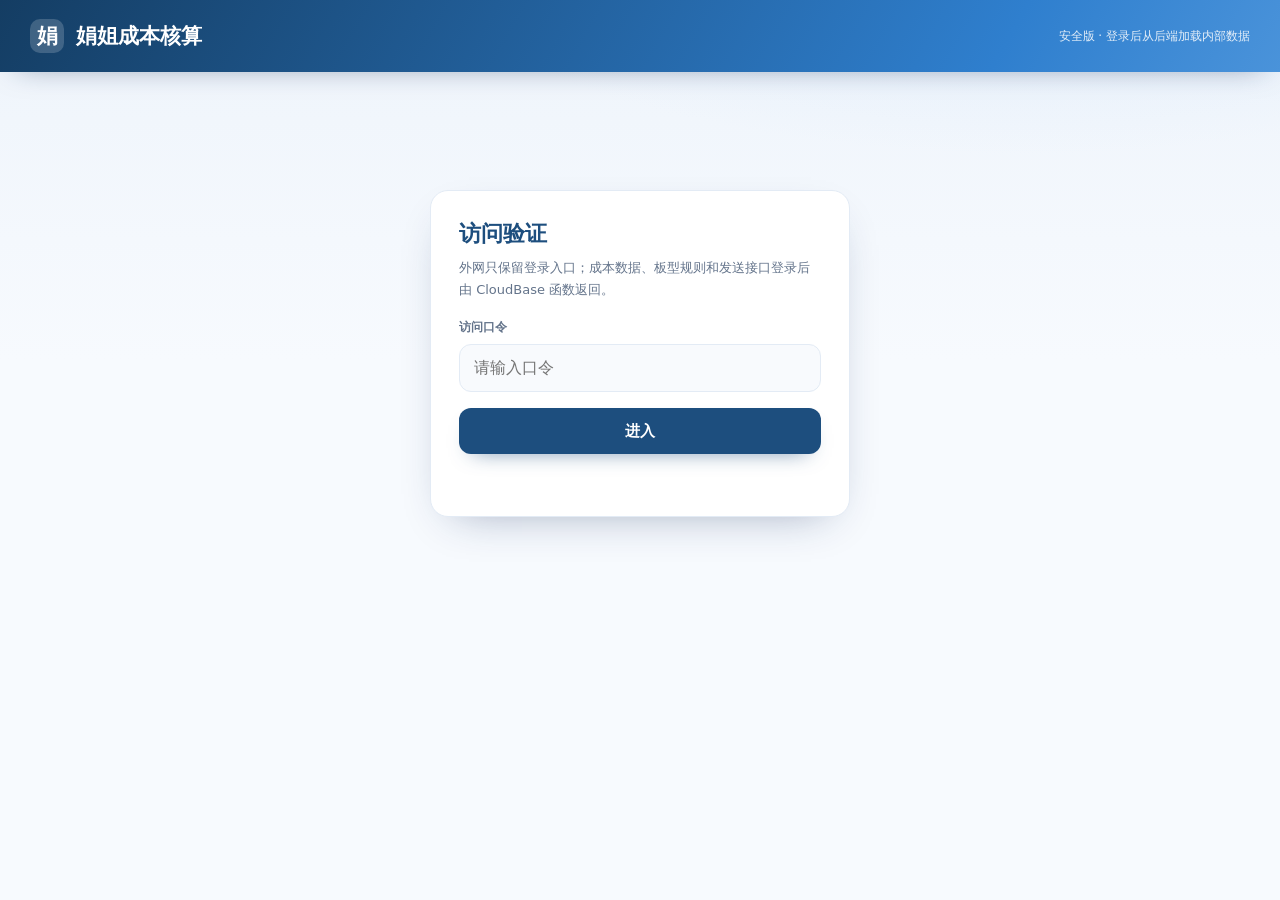
==== commit de8fb868: "Update cost-management login entry" ====
--- a/cost-management/index.html
+++ b/cost-management/index.html
@@ -3,590 +3,116 @@
 <head>
 <meta charset="UTF-8">
 <meta name="viewport" content="width=device-width, initial-scale=1.0">
-<title>D5 成本核算</title>
+<title>娟姐成本核算</title>
+<meta name="theme-color" content="#1d4e7e">
+<meta name="mobile-web-app-capable" content="yes">
+<meta name="apple-mobile-web-app-capable" content="yes">
+<meta name="apple-mobile-web-app-title" content="娟姐成本核算">
+<meta name="apple-mobile-web-app-status-bar-style" content="default">
+<link rel="manifest" href="/cost-management/manifest.webmanifest">
+<link rel="icon" href="/cost-management/icon.svg" type="image/svg+xml">
+<link rel="apple-touch-icon" href="/cost-management/apple-touch-icon.png">
 <style>
-:root{
-  --bg:#f5f8fc;--card:#fff;--ink:#16233a;--muted:#64748b;--line:#e6ecf4;
-  --navy:#1d4e7e;--blue:#2f7fce;--sky:#5aa2e0;--blue-soft:#e9f2fc;--blue-soft2:#f4f9fe;
-  --green:#15915a;--green-soft:#e6f7ee;--amber:#b7791f;--amber-soft:#fef4e2;--red:#c0392b;--red-soft:#fdecea;
-  --r:18px;--r-sm:11px;
-  --sh:0 2px 4px rgba(20,45,90,.04),0 12px 28px -14px rgba(20,45,90,.22);
-  --sh-lg:0 10px 40px -12px rgba(20,45,90,.32);
-}
+:root{--bg:#f3f7fc;--card:#fff;--ink:#16233a;--muted:#64748b;--line:#e3ebf5;--navy:#1d4e7e;--blue:#2f7fce;--green:#15915a;--red:#c0392b;--shadow:0 16px 44px -24px rgba(20,45,90,.45)}
 *{box-sizing:border-box;margin:0;padding:0}
-body{font-family:"Microsoft YaHei","PingFang SC","Segoe UI",system-ui,sans-serif;background:
-  radial-gradient(1200px 400px at 80% -120px,#dcebfb 0%,rgba(220,235,251,0) 70%),
-  linear-gradient(180deg,#eef4fb 0%,#f5f8fc 320px);
-  background-color:#f5f8fc;color:var(--ink);font-size:14px;line-height:1.55;-webkit-font-smoothing:antialiased;min-height:100vh}
-header{background:linear-gradient(120deg,#143d63 0%,#2f7fce 78%,#4a93da 100%);color:#fff;padding:26px 30px;display:flex;align-items:center;justify-content:space-between;flex-wrap:wrap;gap:14px;box-shadow:0 10px 30px -12px rgba(20,45,90,.5);position:relative;overflow:hidden}
-header::after{content:"";position:absolute;right:-60px;top:-80px;width:260px;height:260px;border-radius:50%;background:rgba(255,255,255,.07)}
-header h1{font-size:23px;font-weight:800;letter-spacing:.6px;display:flex;align-items:center;gap:12px;z-index:1}
-header h1::before{content:"¥";width:34px;height:34px;border-radius:10px;background:rgba(255,255,255,.18);display:inline-flex;align-items:center;justify-content:center;font-size:18px;font-weight:800;backdrop-filter:blur(4px)}
-header .sub{font-size:12.5px;opacity:.92;margin-top:5px;font-weight:500;z-index:1}
-nav{display:flex;gap:6px;background:rgba(255,255,255,.92);backdrop-filter:saturate(1.2) blur(8px);padding:9px 22px;border-bottom:1px solid var(--line);position:sticky;top:0;z-index:20;flex-wrap:wrap}
-nav button{border:none;background:transparent;padding:9px 17px;border-radius:999px;font-size:14px;color:var(--muted);cursor:pointer;font-weight:600;transition:.15s}
-nav button.active{background:var(--navy);color:#fff;box-shadow:0 4px 12px -3px rgba(29,78,126,.5)}
-nav button:hover:not(.active){background:var(--blue-soft);color:var(--navy)}
-main{max-width:1260px;margin:0 auto;padding:28px}
-.page{display:none}.page.active{display:block;animation:fade .3s ease}
-@keyframes fade{from{opacity:0;transform:translateY(6px)}to{opacity:1;transform:none}}
-.cost-only nav,
-.cost-only .page:not(#decide){display:none !important}
-.cost-only header{background:linear-gradient(120deg,#143d63 0%,#2f7fce 78%,#4a93da 100%)}
-.grid{display:grid;gap:22px}.cols-3{grid-template-columns:1fr 1.08fr 1.18fr}
-.card{background:var(--card);border:1px solid var(--line);border-radius:var(--r);padding:22px;box-shadow:var(--sh);position:relative;overflow:hidden;transition:transform .18s,box-shadow .18s}
-.card::before{content:"";position:absolute;left:0;top:0;height:4px;width:100%;background:linear-gradient(90deg,var(--navy),var(--sky))}
-.card:hover{transform:translateY(-3px);box-shadow:var(--sh-lg)}
-.card h2{font-size:16px;color:var(--navy);margin:4px 0 18px;padding-bottom:0;border:none;display:flex;align-items:center;gap:11px;font-weight:800}
-.card h2 .n{background:linear-gradient(135deg,#1d4e7e,#2f7fce);color:#fff;width:28px;height:28px;border-radius:9px;display:inline-flex;align-items:center;justify-content:center;font-size:13px;flex:0 0 auto;box-shadow:0 4px 10px -2px rgba(29,78,126,.55)}
-label{display:block;font-size:12px;color:var(--muted);margin:15px 0 6px;font-weight:700;letter-spacing:.2px}
-select,input{width:100%;padding:11px 13px;border:1.5px solid var(--line);border-radius:var(--r-sm);font-size:14px;background:#f8fafd;color:var(--ink);font-family:inherit;transition:.15s;min-height:42px}
-select:hover,input:hover{border-color:#bcd2ea;background:#fff}
-select:focus,input:focus{outline:none;border-color:var(--blue);background:#fff;box-shadow:0 0 0 4px var(--blue-soft)}
-select:disabled{background:#eef1f6;color:#a7b0bf;cursor:not-allowed}
-.row2{display:grid;grid-template-columns:1fr 1fr;gap:11px}
-.pill{display:inline-block;padding:3px 11px;border-radius:999px;font-size:11px;font-weight:700;line-height:1.6}
-.pill.green{background:var(--green-soft);color:var(--green)}.pill.amber{background:var(--amber-soft);color:var(--amber)}.pill.red{background:var(--red-soft);color:var(--red)}.pill.blue{background:var(--blue-soft);color:var(--navy)}.pill.grey{background:#eef0f3;color:#666}
-.derive{background:linear-gradient(135deg,#e9f2fc 0%,#f4f9fe 100%);border:1px solid #d7e7f8;border-radius:14px;padding:16px 17px;margin-top:6px}
-.derive .big{font-size:29px;font-weight:800;color:var(--navy);letter-spacing:.4px;line-height:1.1}.derive .lab{font-size:12px;color:var(--blue);font-weight:700}
-.kv{display:flex;justify-content:space-between;align-items:center;padding:9px 0;border-bottom:1px dashed var(--line);font-size:13px}
-.kv:last-child{border-bottom:none}.kv .k{color:var(--muted)}.kv .v{font-weight:700;font-variant-numeric:tabular-nums}
-.boards{margin-top:8px;max-height:330px;overflow:auto;padding-right:3px}
-.boards::-webkit-scrollbar{width:9px}.boards::-webkit-scrollbar-thumb{background:#cbdaeb;border-radius:9px}.boards::-webkit-scrollbar-thumb:hover{background:#b3c8e0}
-.board{border:1.5px solid var(--line);border-radius:13px;padding:12px 14px;margin-bottom:9px;cursor:pointer;transition:.16s;background:#fff}
-.board:hover{border-color:var(--blue);background:var(--blue-soft);transform:translateY(-1px);box-shadow:0 6px 16px -8px rgba(47,127,206,.4)}
-.board.sel{border-color:var(--blue);background:var(--blue-soft);box-shadow:0 0 0 3px var(--blue-soft)}
-.board.main{border-color:#a7e0bf;background:#f3fcf7}
-.board.alt{background:#fafbfc}
-.board .t{font-weight:700;font-size:14px;display:flex;justify-content:space-between;align-items:center;gap:8px}
-.board .m{font-size:12px;color:var(--muted);margin-top:4px}
-.boardSection{border:1px solid var(--line);border-radius:13px;padding:12px;margin-bottom:11px;background:#fff}
-.boardSection.mainSection{border-color:#bfe8cf;background:#f5fcf8}
-.boardSectionTitle{display:flex;justify-content:space-between;align-items:center;font-size:12px;color:var(--muted);margin-bottom:9px}
-.boardSectionTitle b{font-size:13px;color:var(--green)}
-.altBoards{border:1px dashed var(--line);border-radius:13px;background:#fbfcfe}
-.altBoards summary{cursor:pointer;color:#64748b;font-size:12px;padding:12px 14px;display:flex;justify-content:space-between;align-items:center}
-.altBoards summary b{color:#475569}.altBoards summary em{font-style:normal;color:#94a3b8}
-.altBoards .boardSection{border:none;border-top:1px solid var(--line);border-radius:0;margin:0;background:#fff}
-.cost-total{background:linear-gradient(130deg,#143d63 0%,#2f7fce 100%);color:#fff;border-radius:16px;padding:22px 22px 18px;margin-top:16px;box-shadow:0 14px 34px -12px rgba(29,78,126,.65);position:relative;overflow:hidden}
-.cost-total::after{content:"";position:absolute;right:-50px;top:-60px;width:200px;height:200px;border-radius:50%;background:rgba(255,255,255,.08)}
-.cost-total::before{content:"";position:absolute;left:-30px;bottom:-70px;width:160px;height:160px;border-radius:50%;background:rgba(255,255,255,.05)}
-.cost-total .ct-lab{font-size:12.5px;opacity:.92;font-weight:500;position:relative}.cost-total .ct-big{font-size:36px;font-weight:800;margin:4px 0;letter-spacing:.6px;position:relative}.cost-total .ct-sub{font-size:12px;opacity:.93;position:relative}
-table{width:100%;border-collapse:collapse;font-size:13px}
-th,td{padding:10px 12px;text-align:left;border-bottom:1px solid var(--line)}
-th{background:var(--navy);color:#fff;font-weight:600;position:sticky;top:0;font-size:12px}
-tbody tr:hover{background:#eef5fc}
-td.num,th.num{text-align:right;font-variant-numeric:tabular-nums}
-.note{font-size:12px;color:var(--muted);margin-top:11px;line-height:1.65}
-.filters{display:flex;gap:9px;flex-wrap:wrap;margin-bottom:15px}
-.filters select,.filters input{width:auto;min-width:120px}
-.warn{background:var(--amber-soft);border-left:4px solid var(--amber);padding:12px 14px;border-radius:10px;font-size:12px;color:#7a5a12;margin-top:11px;line-height:1.6}
-.noticeBox{margin-top:22px;display:grid;grid-template-columns:1fr 1.05fr;gap:16px;align-items:stretch}
-.noticePreview{background:#f8fafd;border:1px solid var(--line);border-radius:13px;padding:14px;white-space:pre-wrap;font-size:13px;line-height:1.75;color:#22304a;min-height:178px}
-.noticeActions{display:flex;gap:10px;flex-wrap:wrap;margin-top:14px}
-.actionBtn{border:none;border-radius:11px;padding:11px 18px;font-size:14px;font-weight:800;cursor:pointer;min-width:120px;transition:.15s;font-family:inherit}
-.actionBtn.primary{background:var(--navy);color:#fff;box-shadow:0 7px 18px -8px rgba(29,78,126,.7)}
-.actionBtn.send{background:var(--green);color:#fff;box-shadow:0 7px 18px -8px rgba(21,145,90,.7)}
-.actionBtn:disabled{background:#d7dee8;color:#7b8794;cursor:not-allowed;box-shadow:none}
-.noticeStatus{margin-top:10px;font-size:12px;font-weight:700;color:var(--muted)}
-.noticeStatus.ok{color:var(--green)}.noticeStatus.warn{color:var(--amber)}.noticeStatus.err{color:var(--red)}
-textarea{width:100%;min-height:150px;padding:12px 13px;border:1.5px solid var(--line);border-radius:var(--r-sm);font-size:13px;background:#f8fafd;color:var(--ink);font-family:inherit;line-height:1.65;resize:vertical}
-textarea:focus{outline:none;border-color:var(--blue);background:#fff;box-shadow:0 0 0 4px var(--blue-soft)}
-.mailResult{background:#f8fafd;border:1px solid var(--line);border-radius:13px;padding:14px;white-space:pre-wrap;font-size:13px;line-height:1.75;color:#22304a;min-height:150px}
-.mailSpec{margin-top:14px;background:#f8fafd;border:1px solid var(--line);border-radius:13px;padding:14px;font-size:12px;color:#475569;line-height:1.75}
-.mailSpec b{color:var(--navy)}
-.mailSpec pre{white-space:pre-wrap;margin-top:8px;background:#fff;border:1px dashed #cbd7e6;border-radius:10px;padding:10px;color:#22304a;font-family:"Microsoft YaHei","PingFang SC",system-ui,sans-serif}
-.flow{display:flex;align-items:center;gap:7px;font-size:12.5px;color:var(--muted);margin-bottom:18px;flex-wrap:wrap;background:#fff;border:1px solid var(--line);border-left:4px solid var(--sky);border-radius:12px;padding:13px 16px;box-shadow:var(--sh)}.flow b{color:var(--navy)}
-footer{text-align:center;color:var(--muted);font-size:11px;padding:28px}.muted{color:var(--muted)}
-.bomwrap{margin-top:10px;border:1px solid var(--line);border-radius:13px;overflow:hidden;display:none}
-.bomwrap.show{display:block}
-.bomhead{background:var(--blue-soft);padding:11px 15px;font-weight:700;color:var(--navy);font-size:13px;display:flex;justify-content:space-between}
-.catbar{display:flex;flex-wrap:wrap;gap:7px;padding:11px 15px;border-bottom:1px solid var(--line)}
-.catbar .c{background:#eef3f9;border-radius:8px;padding:4px 10px;font-size:12px}.catbar .c b{color:var(--navy)}
-.dbrow-bom{background:#fafbfd}
-.linkbtn{cursor:pointer;color:var(--blue);font-weight:700}
-.tablewrap{width:100%;overflow-x:auto;-webkit-overflow-scrolling:touch}
-@media(max-width:980px){.cols-3{grid-template-columns:1fr}}
-@media(max-width:680px){
-  main{padding:15px}
-  header{padding:18px 17px}
-  header h1{font-size:19px}
-  .card{padding:17px;border-radius:15px}
-  .grid{gap:15px}
-  .row2{grid-template-columns:1fr}
-  .derive .big{font-size:25px}
-  .cost-total{padding:18px}.cost-total .ct-big{font-size:30px}
-  select,input{font-size:16px;min-height:46px}
-  .filters select,.filters input{width:100%;min-width:0}
-  .noticeBox{grid-template-columns:1fr}
-  table{font-size:12px}th,td{padding:8px 9px}
-  nav{padding:8px 14px}
-}
+body{min-height:100vh;font-family:"Microsoft YaHei","PingFang SC","Segoe UI",system-ui,sans-serif;background:radial-gradient(1000px 420px at 80% -140px,#dcebfb 0%,rgba(220,235,251,0) 70%),linear-gradient(180deg,#eef4fb 0%,#f7fafe 360px);color:var(--ink)}
+.top{height:72px;background:linear-gradient(120deg,#143d63 0%,#2f7fce 78%,#4a93da 100%);color:#fff;display:flex;align-items:center;justify-content:space-between;padding:0 30px;box-shadow:0 10px 30px -18px rgba(20,45,90,.55)}
+.brand{display:flex;align-items:center;gap:12px;font-weight:900;font-size:21px}
+.brand i{width:34px;height:34px;border-radius:10px;background:rgba(255,255,255,.18);display:inline-flex;align-items:center;justify-content:center;font-style:normal}
+.sub{font-size:12px;opacity:.86;text-align:right}
+.wrap{max-width:1260px;margin:0 auto;padding:28px}
+.login{max-width:420px;margin:90px auto 0;background:var(--card);border:1px solid var(--line);border-radius:18px;padding:28px;box-shadow:var(--shadow)}
+.login h1{font-size:22px;color:var(--navy);margin-bottom:8px}
+.login p{font-size:13px;color:var(--muted);line-height:1.7;margin-bottom:18px}
+label{display:block;font-size:12px;color:var(--muted);font-weight:800;margin-bottom:8px}
+input{width:100%;height:48px;border:1.5px solid var(--line);border-radius:12px;background:#f8fafd;padding:0 14px;font-size:16px;color:var(--ink);outline:none}
+input:focus{border-color:var(--blue);background:#fff;box-shadow:0 0 0 4px #e9f2fc}
+.actions{display:flex;gap:10px;margin-top:16px}
+button{border:none;border-radius:12px;height:46px;padding:0 18px;font-size:15px;font-weight:900;cursor:pointer;font-family:inherit}
+.primary{background:var(--navy);color:#fff;flex:1;box-shadow:0 10px 22px -14px rgba(29,78,126,.75)}
+.ghost{background:#e8eef6;color:#42526a}
+button:disabled{background:#d7dee8;color:#7b8794;cursor:not-allowed;box-shadow:none}
+.msg{min-height:22px;margin-top:12px;font-size:12px;font-weight:800;color:var(--muted)}
+.msg.ok{color:var(--green)}.msg.err{color:var(--red)}
+.appbar{display:none;align-items:center;justify-content:space-between;gap:12px;margin-bottom:16px;color:var(--muted);font-size:13px}
+.appframe{display:none;width:100%;min-height:calc(100vh - 130px);border:none;border-radius:18px;background:#fff;box-shadow:var(--shadow)}
+.loading{display:none;background:#fff;border:1px solid var(--line);border-radius:18px;padding:24px;color:var(--muted);box-shadow:var(--shadow)}
+body.loaded .login,body.loaded .loading{display:none}
+body.loaded .appbar{display:flex}
+body.loaded .appframe{display:block}
+@media(max-width:680px){.top{height:auto;min-height:68px;padding:16px 18px;align-items:flex-start;gap:10px;flex-direction:column}.sub{text-align:left}.wrap{padding:16px}.login{margin-top:40px;padding:22px}.appframe{min-height:calc(100vh - 130px);border-radius:12px}}
 </style>
 </head>
-<body class="cost-only">
-<header>
-  <div><h1>D5 成本核算</h1>
-  <div class="sub">保留原成本核算方式 · 只显示成本核算</div></div>
-  <div class="sub" style="text-align:right">颗粒单价 + BOM + 加工费 + 良率</div>
+<body>
+<header class="top">
+  <div class="brand"><i>娟</i><span>娟姐成本核算</span></div>
+  <div class="sub">安全版 · 登录后从后端加载内部数据</div>
 </header>
-<main>
-<section class="page active" id="decide">
-  <div class="flow"><b>D5成本核算</b>：选颗粒 → 选容量/板型 → 输入颗粒单价 → 计算良率后成品成本。</div>
-  <div class="grid cols-3">
-    <div class="card">
-      <h2><span class="n">1</span>颗粒选型</h2>
-      <label>颗粒原厂（必选）</label><select id="brand"></select>
-      <label>颗粒等级（随原厂联动）</label><select id="grade" disabled></select>
-      <label>颗粒规格（随原厂+等级联动）</label><select id="spec" disabled></select>
-      <div class="row2">
-        <div><label>目标容量</label><select id="targetCap"><option value="8">8GB</option><option value="16" selected>16GB</option><option value="32">32GB</option><option value="64">64GB</option></select></div>
-        <div><label>颗粒投单数量</label><input id="order" type="number" value="100000"></div>
-      </div>
-      <label>颗粒数量 / 条</label>
-      <input id="dies" type="text" value="自动" readonly style="background:#f7f8fa;color:#1f2937;font-weight:800">
-      <div class="derive" style="margin-top:14px"><div class="lab">单颗容量</div><div class="big" id="dieGb">—</div></div>
+<main class="wrap">
+  <section class="login" id="loginBox">
+    <h1>访问验证</h1>
+    <p>外网只保留登录入口；成本数据、板型规则和发送接口登录后由 CloudBase 函数返回。</p>
+    <label for="password">访问口令</label>
+    <input id="password" type="password" autocomplete="current-password" placeholder="请输入口令">
+    <div class="actions">
+      <button class="primary" id="loginBtn" type="button">进入</button>
     </div>
-    <div class="card">
-      <h2><span class="n">2</span>容量 &amp; 板型联动</h2>
-      <div class="derive"><div class="lab">推导 DIMM 容量</div><div class="big" id="capOut">—</div><div class="lab" id="capFormula" style="margin-top:4px"></div></div>
-      <label style="margin-top:14px">产品类型 U / S</label>
-      <select id="productType"><option value="">不限</option><option value="UDIMM">U · UDIMM</option><option value="SODIMM">S · SODIMM</option></select>
-      <label style="margin-top:14px">RGB 需求</label>
-      <select id="rgbNeed"><option value="-">普通非 RGB</option><option value="RGB">RGB</option></select>
-      <label style="margin-top:14px">推荐板型（简单模式）</label>
-      <div class="boards" id="boardList"><div class="muted" style="padding:16px;text-align:center">先选定颗粒规格…</div></div>
-      <div class="note">规则：非 RGB 按产线定板厂，台湾/亿豪用 KO，国内晟中用欣强；RGB 只用 KO；自研只用于长鑫 SODIMM，放备选。</div>
-    </div>
-    <div class="card">
-      <h2><span class="n">3</span>成本核算</h2>
-      <label>颗粒批次（按所选颗粒联动 · 决定良率与来料量）</label>
-      <select id="batch"><option value="">先选定颗粒规格…</option></select>
-      <div id="batchInfo" class="note" style="margin-top:4px"></div>
-      <label>产地 / 产线（固定 测试厂 + 加工厂）</label>
-      <select id="region"><option value="cn" selected>国内 — 广芯测试 · 晟中加工</option><option value="tw">台湾 — 亿豪测试 · 亿豪加工</option></select>
-      <div class="row2"><div><label>汇率 USD→CNY</label><input id="rate" type="number" step="0.01" value="6.80"></div><div style="display:flex;align-items:flex-end"><span style="color:#999;font-size:12px;padding-bottom:10px">结果同时显示 ¥ / $</span></div></div>
-      <label>成本方案（非颗粒侧）</label><div style="padding:9px 11px;background:#eaf1fb;border-radius:8px;font-size:14px;color:#1f4e79;font-weight:700">备选报价2（降本方案 · 已固定）</div>
-      <div class="row2"><div><label>Sorting 良率 %</label><input id="yield" type="number" step="0.01" value="98.65"></div>
-      <div><label>加工费口径</label><select id="feeMode"><option value="full" selected>含盖面</option><option value="nc">不含盖面</option></select></div></div>
-      <label style="color:#1f4e79;font-weight:800;font-size:13px;margin-top:14px">★ 颗粒单价 — 唯一必填（颗粒多为美元报价）</label>
-      <div class="row2"><div><select id="dieCur"><option value="usd" selected>$ 美元/颗</option><option value="cny">¥ 人民币/颗</option></select></div><div><input id="pDie" type="number" step="0.01" placeholder="颗粒报价" style="border-color:#2e75b6;box-shadow:0 0 0 3px #eaf1fb"></div></div>
-      <div class="note" style="margin:10px 0 4px">其余单价将随<b>颗粒测试厂 / 板型物料 / 成品加工厂自动核算</b> —— 待接入业务方单价表后生效。下方可手动覆盖：</div>
-      <div class="row2"><div><label>颗粒测试费/Sorting(¥/颗) <span class="pill green" style="font-size:9px">按规格·自动</span></label><input id="pSort" type="number" step="0.01" placeholder="选规格自动带"></div>
-      <div><label>成品加工费(¥/条) <span class="pill amber" style="font-size:9px">按板型·自动</span></label><input id="pAsm" type="number" step="0.01" value="7.3" placeholder="选板型后自动带"></div></div>
-      <div class="row2"><div><label>PCBA BOM·非颗粒物料(¥/条) <span class="pill green" style="font-size:9px">按板型·自动</span></label><input id="pBom" type="number" step="0.01" placeholder="选板型后自动带"></div><div></div></div>
-      <div class="cost-total"><div class="ct-lab">单条良率后成品成本（含税）</div><div class="ct-big" id="costTax">¥ —</div>
-      <div class="ct-sub" style="font-size:18px;font-weight:800;color:#fff;margin:3px 0"><span id="costUsd">$ —</span> <span style="font-size:12px;font-weight:400;opacity:.85">美元</span></div>
-      <div class="ct-sub">颗粒美元折人民币 · 其余含税　|　可生产 <span id="pcs">—</span> 条</div></div>
-      <div id="costBreak"></div>
-      <div class="warn"><b>口径</b>：颗粒=美元×汇率(6.8)折人民币；PCBA BOM=备选报价2(按板型)，<b>无报价的板型暂按 ¥26 核算</b>；加工费按板型/容量自动带入，缺报价暂按 ¥7.3；Sorting 含税；无管销。<b>已更新晟中最终加工费报价</b>；待补：KO/台湾加工费、其它规格 Sorting。</div>
-    </div>
+    <div class="msg" id="msg"></div>
+  </section>
+  <section class="loading" id="loading">正在加载成本核算工具...</section>
+  <div class="appbar" id="appbar">
+    <span>已登录，本页不在公开 HTML 中暴露业务数据。</span>
+    <button class="ghost" id="logoutBtn" type="button">退出</button>
   </div>
-  <div class="card" style="margin-top:22px">
-    <h2><span class="n">4</span>成本核算通知</h2>
-    <div class="noticeBox">
-      <div>
-        <div class="row2">
-          <div><label>颗粒型号（对应当前选择）</label><input id="noticeModel" placeholder="自动带出当前批次 PN，可手工改"></div>
-          <div><label>备注（对应当前核算）</label><input id="noticeNote" placeholder="自动带出关键判断，可手工改"></div>
-        </div>
-        <div class="noticeActions">
-          <button class="actionBtn primary" id="confirmNotice" type="button">确认</button>
-          <button class="actionBtn send" id="sendNotice" type="button" disabled>发送钉钉</button>
-        </div>
-        <div class="noticeStatus" id="noticeStatus">确认后才能发送钉钉。</div>
-      </div>
-      <div>
-        <label style="margin-top:0">发送内容预览</label>
-        <div class="noticePreview" id="noticePreview">填入颗粒单价后自动生成。</div>
-      </div>
-    </div>
-    <div class="note">机器人地址不放网页里；发送动作走后端环境变量。页面只负责确认当前核算结果。</div>
-  </div>
-  <div class="card" style="margin-top:22px">
-    <h2><span class="n">5</span>邮件识别待审核</h2>
-    <div class="noticeBox">
-      <div>
-        <label style="margin-top:0">粘贴采购/资源邮件正文或表格</label>
-        <textarea id="mailRaw" placeholder="例如：品牌	物料	数量	分配产品	物料描述	详细说明	创建人&#10;Spectek	IDF0001A1477	49,953	LCDIMM LINE	LPDDR5 ...	1ynm 16Gb (2G*8 SDP) DDR5(Y62E) ... TP = 95% SpecTek	ALEX.YAO"></textarea>
-        <div class="noticeActions">
-          <button class="actionBtn primary" id="parseMail" type="button">生成待审核单</button>
-          <button class="actionBtn send" id="parseMailNotify" type="button">生成并提醒钉钉</button>
-        </div>
-        <div class="noticeStatus" id="mailStatus">只生成待审核，不自动发布正式库。</div>
-      </div>
-      <div>
-        <label style="margin-top:0">识别结果</label>
-        <div class="mailResult" id="mailResult">等待粘贴邮件内容。</div>
-      </div>
-    </div>
-    <div class="note">当前先识别正文表格：品牌、料号、数量、颗粒型号、等级、规格、创建人和建议方案。价格缺失会标记为待补，正式发布仍需人工确认。</div>
-    <div class="mailSpec">
-      <b>输入文本规范</b><br>
-      1. 推荐直接复制邮件里的资源表格，第一行必须有表头。<br>
-      2. 必须包含：品牌、物料、数量、物料描述或详细说明、创建人。<br>
-      3. 颗粒型号、规格、等级要写在物料描述或详细说明里，例如 SUU2G8Y62EB8RZ-TP、2G8、TP。<br>
-      4. 数量可以写 49953 或 49,953；价格可以先不填，系统会标记待补。<br>
-      5. 一封邮件有多行资源时，每个资源单独一行，不要把多颗粒型号写在同一行。<br>
-      <pre>品牌	物料	数量	分配产品	物料描述	详细说明	创建人
-Spectek	IDF0001A1477	49,953	LCDIMM LINE	LPDDR5 SUU2G8Y62EB8RZ-TP VFBGA78 MSL:3	1ynm 16Gb (2G*8 SDP) DDR5(Y62E) 78ball TP SpecTek	ALEX.YAO</pre>
-    </div>
-  </div>
-</section>
-
-<section class="page" id="db">
-  <div class="card">
-    <h2>板型数据库 / BOM（最终选用 14 款 · 历史保留 21 款）</h2>
-    <div class="filters">
-      <select id="fFab"><option value="">全部板厂</option><option>欣强(BP)</option><option>KO</option><option>自研</option></select>
-      <select id="fType"><option value="">全部类型</option><option>UDIMM</option><option>SODIMM</option></select>
-      <select id="fRank"><option value="">全部 Rank</option><option>1Rx8</option><option>2Rx8</option><option>1Rx4</option><option>1Rx16</option></select>
-      <select id="fRgb"><option value="">RGB 不限</option><option value="RGB">仅 RGB</option><option value="-">仅非 RGB</option></select>
-      <input id="fKey" placeholder="搜索短码 / PBA…" style="min-width:180px">
-    </div>
-    <div style="max-height:600px;overflow:auto">
-      <table id="dbTable"><thead><tr><th>PBA</th><th>板厂</th><th>类型</th><th>Rank</th><th>板型短码</th><th>层数</th><th>容量</th><th>颗粒最大尺寸</th><th>RGB</th><th>BOM</th></tr></thead><tbody></tbody></table>
-    </div>
-    <div class="note" id="dbCount"></div>
-  </div>
-</section>
-
-<section class="page" id="yieldref">
-  <div class="card">
-    <h2>同品牌同等级 · 批次去重后加权良率（快照：2026-05-15）</h2>
-    <table><thead><tr><th>颗粒厂</th><th>等级</th><th class="num">加权良率</th><th>判断</th></tr></thead><tbody>
-      <tr><td>长鑫</td><td>eTT</td><td class="num">99.99%</td><td><span class="pill green">最优·稳定</span> 另有1批未开始</td></tr>
-      <tr><td>长鑫</td><td>UTT</td><td class="num">98.65%</td><td><span class="pill green">可用于核算</span></td></tr>
-      <tr><td>镁光</td><td>PG</td><td class="num">95.47% / 94.91%</td><td><span class="pill amber">含进行中/仅已完成</span> 5/22升至95.71%</td></tr>
-      <tr><td>南亚</td><td>DM</td><td class="num">64.67%</td><td><span class="pill red">仅"只测开机"·谨慎</span></td></tr>
-      <tr><td>镁光</td><td>PR</td><td class="num">暂无</td><td><span class="pill grey">无有效良率·不进核算</span></td></tr>
-    </tbody></table>
-    <div class="warn">某一时刻快照，会变动。正式核算读最新良率表重算（测试厂+品牌+等级+规格+PN+批次 分组，同批次多档位先合并，再按来料量加权）。可把良率填回「③成本核算」。</div>
-  </div>
-</section>
-
-<section class="page" id="ref">
-  <div class="grid" style="grid-template-columns:1fr 1fr">
-    <div class="card"><h2>颗粒规格换算（D5 专用）</h2>
-      <table><thead><tr><th>规格</th><th class="num">容量</th><th>说明</th></tr></thead><tbody>
-        <tr><td>1G8</td><td class="num">8 Gb</td><td>1G 深度 × 8 位宽</td></tr>
-        <tr><td>1G16</td><td class="num">16 Gb</td><td>1G 深度 × 16 位宽</td></tr>
-        <tr><td>2G8</td><td class="num">16 Gb</td><td>2G 深度 × 8 位宽</td></tr>
-        <tr><td>3G8</td><td class="num">24 Gb</td><td>3G 深度 × 8 位宽</td></tr>
-        <tr><td>4G8</td><td class="num">32 Gb</td><td>4G 深度 × 8 位宽</td></tr>
-      </tbody></table>
-      <div class="note">当前默认产品容量：1G8→8GB，1G16→8GB，2G8→16GB，3G8→24GB，4G8→32GB。公式：DIMM容量(GB)=颗粒容量Gb÷8×颗粒数/条；当前最终推荐优先按 8 颗 1Rx8 或 4 颗 1Rx16 走。</div>
-    </div>
-    <div class="card"><h2>原厂 → 等级 → 规格 联动</h2>
-      <table><thead><tr><th>原厂</th><th>等级</th><th>可选规格</th></tr></thead><tbody id="linkTable"></tbody></table>
-      <div class="note">等级不是全局通用列表；DM 是南亚的等级。</div>
-    </div>
-  </div>
-</section>
+  <iframe class="appframe" id="appFrame" title="娟姐成本核算"></iframe>
 </main>
-<footer>D5 成本核算工具 · 单文件本地运行 · BOM 用料来自江波龙选型清单 · 单价/良率以业务方最新表为准</footer>
 <script>
-const LINK={"长鑫":{UTT:["2G8"],eTT:["2G8"]},"南亚":{DM:["1G8","1G16"]},"镁光(Micron/SpecTek)":{PG:["1G8","1G16","2G8","3G8","4G8"],TP:["1G8","2G8","3G8","4G8"],PR:["1G8","2G8","3G8","4G8"]},"三星":{P:["2G8"],B:["2G8"]},"海力士(SK hynix)":{M:["2G8","3G8"],A:["2G8"]}};
-const SPEC_GB={"1G8":8,"1G16":16,"2G8":16,"3G8":24,"4G8":32};
-const SPEC_DEFAULT_CAP={"1G8":8,"1G16":8,"2G8":16,"3G8":24,"4G8":32};
-const BOARDS=[{"pba":"PBA0018C2163","fab":"欣强(BP)","type":"UDIMM","rank":"1Rx8","short":"BA5UR02","layer":"10L","rgb":"RGB","cap":"16GB","bom":[{"pn":"DDR5_RGB_UDIMM_BP_BA5UR02_A","name":"原理图PCBA","param":"","qty":1,"ref":""},{"pn":"PCM0002A3425","name":"线路板","param":"BA5UR02(Black)#DIMM#10L#U-DIMM#哑黑#133.35*31.25mm#1.27mm#FR","qty":1,"ref":""},{"pn":"CAP1007A0001","name":"电容","param":"0.1uF#16V#10%#MLCC#C0201#X5R#0.3mm#CL03A104KO3NNNC#ROHS#1","qty":12,"ref":"CBT000,CBT001,CBT002,CIO001,CSP001"},{"pn":"CAP0013A0005","name":"电容","param":"1uF#6.3V#20%#MLCC#C0201#X5R#0.3mm#CL03A105MQ3CSNH#ROHS+无卤#","qty":2,"ref":"CIO002,CSP002"},{"pn":"CAP0226B0010","name":"电容","param":"2.2uF#6.3V#20%#MLCC#C0402#X5R##CL05A225MQ5NSNC","qty":16,"ref":"CVP000,CVP001,CVP002,CVP003,CVP004"},{"pn":"ECM0001A0040","name":"电容","param":"4.7uF#10V#10%#MLCC#C0402#X5R#NA#CL05A475KP5NRNC#ROHS#1","qty":46,"ref":"CIO000,CSP000,CVD000,CVD001,CVD002"},{"pn":"CAP0224C0004","name":"电容","param":"22uF#10V#20%#MLCC#C0603#X5R#0.8mm#CL10A226MP8NUNE#ROHS#1","qty":12,"ref":"CVD102,CVD103,CVI004,CVI005,CVI006"},{"pn":"ECM0001A0271","name":"电容","param":"47uF#6.3V#20%#MLCC#C0603#X5R#0.8mm#CM105X5R476M06AT#ROHS+无","qty":6,"ref":"CVD100,CVD101,CVP100,CVP101,CVQ100"},{"pn":"REP0331B0001","name":"电阻","param":"33R#5%#Fix-Res#R0402#1/16W#CR0402JF0330G#ROHS+无卤#1","qty":4,"ref":"R022,R023,R024,R025"},{"pn":"ECM0002A0041","name":"电阻","param":"39R#5%#Fix-Res#R0402#1/16W#CR0402JF0390G#ROHS#NA","qty":2,"ref":"R026,R027"},{"pn":"ECM0002A0056","name":"电阻","param":"47R#5%#Fix-Res#R0402#1/16W#CR0402JF0470G#ROHS#NA","qty":1,"ref":"R021"},{"pn":"REP0241B0001","name":"电阻","param":"240R#1%#Fix-Res#R0402#1/16W#CR0402FF2400G#ROHS+无卤#1","qty":8,"ref":"R001,R002,R003,R004,R005,R006,R007"},{"pn":"ECM0034A0023","name":"MCU","param":"6K5850UA0#QFN32_THD89#MCU#5*5*0.75mm#3#ROHS","qty":1,"ref":"M1"},{"pn":"ECM0013A0046","name":"MOS管","param":"SPN6435S36RGB#N-CH#SOT-363#NA#NA#NA#NA#ROHS+无卤#3","qty":1,"ref":"M2"},{"pn":"ECM0005A0176","name":"电源芯片","param":"AIC1748AH-33GV5TR#LDO#SOT23-5#600mA#2.3V to 6.0V#NA#0.8V t","qty":1,"ref":"M4"},{"pn":"REP0000B0001","name":"电阻","param":"0R#5%#Fix-Res#R0402#1/16W#CR0402JF0000G#ROHS+无卤#1","qty":3,"ref":"R5,R6,R60"},{"pn":"ECM0002A0448","name":"电阻","param":"124R#1%#Fix-Res#R0402#1/16W#RC0402FR-07124RL#ROHS+无卤#1","qty":16,"ref":"R13,R14,R16,R17,R19,R20,R22,R23,R2"},{"pn":"ECM0002A0449","name":"电阻","param":"280R#1%#Fix-Res#R0402#1/16W#RC0402FR-07280RL#ROHS+无卤#1","qty":8,"ref":"R12,R15,R18,R21,R24,R27,R30,R33"},{"pn":"REP0023B0002","name":"电阻","param":"2K#1%#Fix-Res#R0402#1/16W#CR0402FF2001G#ROHS#1","qty":2,"ref":"R66,R67"},{"pn":"REP0473B0001","name":"电阻","param":"4.7K#5%#Fix-Res#R0402#1/16W#CR0402JF0472G#ROHS#1","qty":1,"ref":"R9"},{"pn":"REP0014B0001","name":"电阻","param":"10K#5%#Fix-Res#R0402#1/16W#RTT02103JTH#ROHS#NA","qty":1,"ref":"R7"},{"pn":"REP0124B0001","name":"电阻","param":"12K#1%#Fix-Res#R0402#1/16W#CR0402FF1202G","qty":1,"ref":"R64"},{"pn":"REP0474B0002","name":"电阻","param":"47K#1%#Fix-Res#R0402#1/16W#CR0402FF4702G#ROHS+无卤#NA","qty":1,"ref":"R63"},{"pn":"ECM0003A0087","name":"电感","param":"0.68uH#L3225#TYP=8.0A,MAX=7.5A#20%#一体成型#功率电感#ZBWM322512C2R","qty":2,"ref":"L1,L2"},{"pn":"ECM0003A0088","name":"电感","param":"1.5uH#L2520#TYP=4.6A,MAX=3.8A#20%#一体成型#功率电感#ZBWM252012A11R","qty":1,"ref":"L3"},{"pn":"ECM0021A0047","name":"EEPROM","param":"FTSPD5118-NGT-O#1KB#I2C/I3C#1.8V#UDFN-8_2X3X0_5#2*3*0.8mm#","qty":1,"ref":"S00"},{"pn":"ECM0005A0238","name":"电源芯片","param":"RTQ5136GQWF-310#PMU#WQFN-28L#SWA&SWB=6.0A;SWC=2.5A#4.25~5.","qty":1,"ref":"P00"},{"pn":"ECM0009A0064","name":"LED","param":"RGB#LED1206#R VF=1.5-2.4V，G VF=2.3-3.0V，B VF=2.3-3V#共阳极#L-","qty":8,"ref":"LED1,LED2,LED3,LED4,LED5,LED6,LED7"}]},{"pba":"PBA0018C2164","fab":"欣强(BP)","type":"UDIMM","rank":"2Rx8","short":"B85URCB","layer":"8L","rgb":"-","cap":"16GB","bom":[{"pn":"DDR5_UDIMM_BP_B85URCB-1-00_A","name":"原理图PCBA","param":"","qty":1,"ref":""},{"pn":"PCM0002A3423","name":"线路板","param":"B85URCB 1.00(Black)#DIMM#8L#U-DIMM#哑黑#133.35*31.25mm#1.27m","qty":1,"ref":""},{"pn":"CAP0224C0004","name":"电容","param":"22uF#10V#20%#MLCC#C0603#X5R#0.8mm#CL10A226MP8NUNE#ROHS#1","qty":6,"ref":"CB000,CB001,CB002,CB003,CB004,CB00"},{"pn":"ECM0001A0271","name":"电容","param":"47uF#6.3V#20%#MLCC#C0603#X5R#0.8mm#CM105X5R476M06AT#ROHS+无","qty":6,"ref":"CD040,CD041,CP040,CP041,CQ040,CQ04"},{"pn":"ECM0002A0056","name":"电阻","param":"47R#5%#Fix-Res#R0402#1/16W#CR0402JF0470G#ROHS#NA","qty":1,"ref":"R016"},{"pn":"REP0241B0001","name":"电阻","param":"240R#1%#Fix-Res#R0402#1/16W#CR0402FF2400G#ROHS+无卤#1","qty":16,"ref":"R000,R001,R002,R003,R012,R013,R014"},{"pn":"CAP1007A0001","name":"电容","param":"0.1uF#16V#10%#MLCC#C0201#X5R#0.3mm#CL03A104KO3NNNC#ROHS#1","qty":9,"ref":"C000,C001,C002,C005,C006,CB008,CB0"},{"pn":"CAP0013A0005","name":"电容","param":"1uF#6.3V#20%#MLCC#C0201#X5R#0.3mm#CL03A105MQ3CSNH#ROHS+无卤#","qty":2,"ref":"C007,C008"},{"pn":"CAP0476B0001","name":"电容","param":"4.7uF#6.3V#20%#MLCC#C0402#X5R#0.5mm#CL05A475MQ5NRNC#ROHS+无","qty":64,"ref":"CD000,CD001,CD004,CD007,CD008,CD00"},{"pn":"CAP0226B0010","name":"电容","param":"2.2uF#6.3V#20%#MLCC#C0402#X5R##CL05A225MQ5NSNC","qty":40,"ref":"CP000,CP001,CP002,CP007,CP008,CP00"},{"pn":"CAP1007B0001","name":"电容","param":"10uF#10V#20%#MLCC#C0402#X5R#0.5mm#CL05A106MP5NUNC#ROHS#1","qty":20,"ref":"CD020,CD021,CD026,CD027,CD028,CD02"},{"pn":"ECM0003A0087","name":"电感","param":"0.68uH#L3225#TYP=8.0A,MAX=7.5A#20%#一体成型#功率电感#ZBWM322512C2R","qty":2,"ref":"L1,L2"},{"pn":"ECM0003A0088","name":"电感","param":"1.5uH#L2520#TYP=4.6A,MAX=3.8A#20%#一体成型#功率电感#ZBWM252012A11R","qty":1,"ref":"L3"},{"pn":"ECM0021A0047","name":"EEPROM","param":"FTSPD5118-NGT-O#1KB#I2C/I3C#1.8V#UDFN-8_2X3X0_5#2*3*0.8mm#","qty":1,"ref":"S00"},{"pn":"ECM0005A0238","name":"电源芯片","param":"RTQ5136GQWF-310#PMU#WQFN-28L#SWA&SWB=6.0A;SWC=2.5A#4.25~5.","qty":1,"ref":"P00"}]},{"pba":"PBA0018C2165","fab":"欣强(BP)","type":"UDIMM","rank":"2Rx8","short":"BA5UH12","layer":"10L","rgb":"-","cap":"16GB","bom":[{"pn":"DDR5_UDIMM_BP_BA5UH12-1-00_A","name":"原理图PCBA","param":"","qty":1,"ref":""},{"pn":"PCM0002A3424","name":"线路板","param":"BA5UH12 1.00(Black)#DIMM#10L#U-DIMM#哑黑#133.35*31.25mm#1.27","qty":1,"ref":""},{"pn":"CAP0224C0004","name":"电容","param":"22uF#10V#20%#MLCC#C0603#X5R#0.8mm#CL10A226MP8NUNE#ROHS#1","qty":6,"ref":"CB000,CB001,CB002,CB003,CB004,CB00"},{"pn":"ECM0001A0271","name":"电容","param":"47uF#6.3V#20%#MLCC#C0603#X5R#0.8mm#CM105X5R476M06AT#ROHS+无","qty":6,"ref":"CD040,CD041,CP040,CP041,CQ040,CQ04"},{"pn":"ECM0002A0056","name":"电阻","param":"47R#5%#Fix-Res#R0402#1/16W#CR0402JF0470G#ROHS#NA","qty":1,"ref":"R016"},{"pn":"REP0241B0001","name":"电阻","param":"240R#1%#Fix-Res#R0402#1/16W#CR0402FF2400G#ROHS+无卤#1","qty":16,"ref":"R000,R001,R002,R003,R012,R013,R014"},{"pn":"CAP1007A0001","name":"电容","param":"0.1uF#16V#10%#MLCC#C0201#X5R#0.3mm#CL03A104KO3NNNC#ROHS#1","qty":9,"ref":"C000,C001,C002,C005,C006,CB008,CB0"},{"pn":"CAP0013A0005","name":"电容","param":"1uF#6.3V#20%#MLCC#C0201#X5R#0.3mm#CL03A105MQ3CSNH#ROHS+无卤#","qty":2,"ref":"C007,C008"},{"pn":"CAP0476B0001","name":"电容","param":"4.7uF#6.3V#20%#MLCC#C0402#X5R#0.5mm#CL05A475MQ5NRNC#ROHS+无","qty":64,"ref":"CD000,CD001,CD004,CD007,CD008,CD00"},{"pn":"CAP0226B0010","name":"电容","param":"2.2uF#6.3V#20%#MLCC#C0402#X5R##CL05A225MQ5NSNC","qty":40,"ref":"CP000,CP001,CP002,CP007,CP008,CP00"},{"pn":"CAP1007B0001","name":"电容","param":"10uF#10V#20%#MLCC#C0402#X5R#0.5mm#CL05A106MP5NUNC#ROHS#1","qty":20,"ref":"CD020,CD021,CD026,CD027,CD028,CD02"},{"pn":"ECM0003A0087","name":"电感","param":"0.68uH#L3225#TYP=8.0A,MAX=7.5A#20%#一体成型#功率电感#ZBWM322512C2R","qty":2,"ref":"L1,L2"},{"pn":"ECM0003A0088","name":"电感","param":"1.5uH#L2520#TYP=4.6A,MAX=3.8A#20%#一体成型#功率电感#ZBWM252012A11R","qty":1,"ref":"L3"},{"pn":"ECM0021A0047","name":"EEPROM","param":"FTSPD5118-NGT-O#1KB#I2C/I3C#1.8V#UDFN-8_2X3X0_5#2*3*0.8mm#","qty":1,"ref":"S00"},{"pn":"ECM0005A0238","name":"电源芯片","param":"RTQ5136GQWF-310#PMU#WQFN-28L#SWA&SWB=6.0A;SWC=2.5A#4.25~5.","qty":1,"ref":"P00"}]},{"pba":"PBA0018C2166","fab":"欣强(BP)","type":"SODIMM","rank":"2Rx8","short":"BA5S812","layer":"10L","rgb":"-","cap":"16GB","bom":[{"pn":"DDR5_SODIMM_BP_BA5S812-1-00_A","name":"原理图PCBA","param":"","qty":1,"ref":""},{"pn":"PCM0002A3427","name":"线路板","param":"BA5S812 1.00(Black)#DIMM#10L#SO-DIMM#哑黑#69.60*30.00mm#1.2m","qty":1,"ref":""},{"pn":"CAP1007A0001","name":"电容","param":"0.1uF#16V#10%#MLCC#C0201#X5R#0.3mm#CL03A104KO3NNNC#ROHS#1","qty":9,"ref":"C000,C001,C002,C004,C006,CB007,CB0"},{"pn":"ECM0001A0222","name":"电容","param":"1uF#10V#10%#MLCC#C0201#X5R#0.3mm#CM03X5R105K10AH#ROHS#1","qty":2,"ref":"C009,C010"},{"pn":"CAP0226B0010","name":"电容","param":"2.2uF#6.3V#20%#MLCC#C0402#X5R##CL05A225MQ5NSNC","qty":48,"ref":"CP028,CP029,CP030,CP031,CP032,CP03"},{"pn":"ECM0001A0040","name":"电容","param":"4.7uF#10V#10%#MLCC#C0402#X5R#NA#CL05A475KP5NRNC#ROHS#1","qty":76,"ref":"CD027,CD028,CD029,CD030,CD031,CD03"},{"pn":"CAP1007B0001","name":"电容","param":"10uF#10V#20%#MLCC#C0402#X5R#0.5mm#CL05A106MP5NUNC#ROHS#1","qty":24,"ref":"CD002,CD003,CD004,CD005,CD006,CD00"},{"pn":"CAP0224C0004","name":"电容","param":"22uF#10V#20%#MLCC#C0603#X5R#0.8mm#CL10A226MP8NUNE#ROHS#1","qty":6,"ref":"CB001,CB002,CB003,CB004,CB005,CB00"},{"pn":"ECM0001A0271","name":"电容","param":"47uF#6.3V#20%#MLCC#C0603#X5R#0.8mm#CM105X5R476M06AT#ROHS+无","qty":6,"ref":"CD000,CD001,CP000,CP001,CQ000,CQ00"},{"pn":"ECM0002A0056","name":"电阻","param":"47R#5%#Fix-Res#R0402#1/16W#CR0402JF0470G#ROHS#NA","qty":1,"ref":"R014"},{"pn":"REP0241B0001","name":"电阻","param":"240R#1%#Fix-Res#R0402#1/16W#CR0402FF2400G#ROHS+无卤#1","qty":16,"ref":"R000,R001,R002,R003,R006,R007,R008"},{"pn":"ECM0003A0087","name":"电感","param":"0.68uH#L3225#TYP=8.0A,MAX=7.5A#20%#一体成型#功率电感#ZBWM322512C2R","qty":2,"ref":"L1,L2"},{"pn":"ECM0003A0088","name":"电感","param":"1.5uH#L2520#TYP=4.6A,MAX=3.8A#20%#一体成型#功率电感#ZBWM252012A11R","qty":1,"ref":"L3"},{"pn":"ECM0021A0047","name":"EEPROM","param":"FTSPD5118-NGT-O#1KB#I2C/I3C#1.8V#UDFN-8_2X3X0_5#2*3*0.8mm#","qty":1,"ref":"S00"},{"pn":"ECM0005A0238","name":"电源芯片","param":"RTQ5136GQWF-310#PMU#WQFN-28L#SWA&SWB=6.0A;SWC=2.5A#4.25~5.","qty":1,"ref":"P00"}]},{"pba":"PBA0018C2167","fab":"欣强(BP)","type":"SODIMM","rank":"2Rx8","short":"BA5SRCB","layer":"10L","rgb":"-","cap":"16GB","bom":[{"pn":"DDR5_SODIMM_BP_BA5SRCB-1-00_A","name":"原理图PCBA","param":"","qty":1,"ref":""},{"pn":"PCM0002A3426","name":"线路板","param":"BA5SRCB 1.00(Black)#DIMM#10L#SO-DIMM#哑黑#69.60*30.00mm#1.2m","qty":1,"ref":""},{"pn":"CAP1007A0001","name":"电容","param":"0.1uF#16V#10%#MLCC#C0201#X5R#0.3mm#CL03A104KO3NNNC#ROHS#1","qty":9,"ref":"C000,C001,C002,C004,C006,CB007,CB0"},{"pn":"ECM0001A0222","name":"电容","param":"1uF#10V#10%#MLCC#C0201#X5R#0.3mm#CM03X5R105K10AH#ROHS#1","qty":2,"ref":"C009,C010"},{"pn":"CAP0226B0010","name":"电容","param":"2.2uF#6.3V#20%#MLCC#C0402#X5R##CL05A225MQ5NSNC","qty":48,"ref":"CP028,CP029,CP030,CP031,CP032,CP03"},{"pn":"ECM0001A0040","name":"电容","param":"4.7uF#10V#10%#MLCC#C0402#X5R#NA#CL05A475KP5NRNC#ROHS#1","qty":76,"ref":"CD027,CD028,CD029,CD030,CD031,CD03"},{"pn":"CAP1007B0001","name":"电容","param":"10uF#10V#20%#MLCC#C0402#X5R#0.5mm#CL05A106MP5NUNC#ROHS#1","qty":24,"ref":"CD002,CD003,CD004,CD005,CD006,CD00"},{"pn":"CAP0224C0004","name":"电容","param":"22uF#10V#20%#MLCC#C0603#X5R#0.8mm#CL10A226MP8NUNE#ROHS#1","qty":6,"ref":"CB001,CB002,CB003,CB004,CB005,CB00"},{"pn":"ECM0001A0271","name":"电容","param":"47uF#6.3V#20%#MLCC#C0603#X5R#0.8mm#CM105X5R476M06AT#ROHS+无","qty":6,"ref":"CD000,CD001,CP000,CP001,CQ000,CQ00"},{"pn":"ECM0002A0056","name":"电阻","param":"47R#5%#Fix-Res#R0402#1/16W#CR0402JF0470G#ROHS#NA","qty":1,"ref":"R014"},{"pn":"REP0241B0001","name":"电阻","param":"240R#1%#Fix-Res#R0402#1/16W#CR0402FF2400G#ROHS+无卤#1","qty":16,"ref":"R000,R001,R002,R003,R006,R007,R008"},{"pn":"ECM0003A0087","name":"电感","param":"0.68uH#L3225#TYP=8.0A,MAX=7.5A#20%#一体成型#功率电感#ZBWM322512C2R","qty":2,"ref":"L1,L2"},{"pn":"ECM0003A0088","name":"电感","param":"1.5uH#L2520#TYP=4.6A,MAX=3.8A#20%#一体成型#功率电感#ZBWM252012A11R","qty":1,"ref":"L3"},{"pn":"ECM0021A0047","name":"EEPROM","param":"FTSPD5118-NGT-O#1KB#I2C/I3C#1.8V#UDFN-8_2X3X0_5#2*3*0.8mm#","qty":1,"ref":"S00"},{"pn":"ECM0005A0238","name":"电源芯片","param":"RTQ5136GQWF-310#PMU#WQFN-28L#SWA&SWB=6.0A;SWC=2.5A#4.25~5.","qty":1,"ref":"P00"}]},{"pba":"PBA0018C2168","fab":"KO","type":"UDIMM","rank":"1Rx8","short":"KO-8824A-5","layer":"8L","rgb":"-","cap":"16GB","bom":[{"pn":"DDR5_UDIMM_KO-8824A-5_A","name":"原理图PCBA","param":"","qty":1,"ref":""},{"pn":"PCM0002A2014","name":"线路板","param":"KO-8824A-5#DIMM#8L#U-DIMM#黑色#133.35*31.25mm#1.27mm#FR4#沉金3","qty":1,"ref":""},{"pn":"CAP1007A0001","name":"电容","param":"0.1uF#16V#10%#MLCC#C0201#X5R#0.3mm#CL03A104KO3NNNC#ROHS#1","qty":9,"ref":"CBT000,CBT001,CBT002,CIO001,CSP001"},{"pn":"CAP0013A0005","name":"电容","param":"1uF#6.3V#20%#MLCC#C0201#X5R#0.3mm#CL03A105MQ3CSNH#ROHS+无卤#","qty":2,"ref":"CIO002,CSP002"},{"pn":"ECM0001A0271","name":"电容","param":"47uF#6.3V#20%#MLCC#C0603#X5R#0.8mm#CM105X5R476M06AT#ROHS+无","qty":6,"ref":"CVD100,CVD101,CVP100,CVP101,CVQ100"},{"pn":"CAP0224C0004","name":"电容","param":"22uF#10V#20%#MLCC#C0603#X5R#0.8mm#CL10A226MP8NUNE#ROHS#1","qty":8,"ref":"CVD102,CVD103,CVI004,CVI005,CVI006"},{"pn":"CAP0226B0010","name":"电容","param":"2.2uF#6.3V#20%#MLCC#C0402#X5R##CL05A225MQ5NSNC","qty":16,"ref":"CVP000,CVP001,CVP002,CVP003,CVP004"},{"pn":"ECM0001A0040","name":"电容","param":"4.7uF#10V#10%#MLCC#C0402#X5R#NA#CL05A475KP5NRNC#ROHS#1","qty":40,"ref":"CIO000,CSP000,CVD000,CVD001,CVD002"},{"pn":"REP0241B0001","name":"电阻","param":"240R#1%#Fix-Res#R0402#1/16W#CR0402FF2400G#ROHS+无卤#1","qty":8,"ref":"R001,R002,R003,R004,R005,R006,R007"},{"pn":"ECM0002A0056","name":"电阻","param":"47R#5%#Fix-Res#R0402#1/16W#CR0402JF0470G#ROHS#NA","qty":1,"ref":"R021"},{"pn":"REP0331B0001","name":"电阻","param":"33R#5%#Fix-Res#R0402#1/16W#CR0402JF0330G#ROHS+无卤#1","qty":4,"ref":"R022,R023,R024,R025"},{"pn":"ECM0002A0041","name":"电阻","param":"39R#5%#Fix-Res#R0402#1/16W#CR0402JF0390G#ROHS#NA","qty":2,"ref":"R026,R027"},{"pn":"ECM0003A0087","name":"电感","param":"0.68uH#L3225#TYP=8.0A,MAX=7.5A#20%#一体成型#功率电感#ZBWM322512C2R","qty":2,"ref":"L1,L2"},{"pn":"ECM0003A0088","name":"电感","param":"1.5uH#L2520#TYP=4.6A,MAX=3.8A#20%#一体成型#功率电感#ZBWM252012A11R","qty":1,"ref":"L3"},{"pn":"ECM0021A0047","name":"EEPROM","param":"FTSPD5118-NGT-O#1KB#I2C/I3C#1.8V#UDFN-8_2X3X0_5#2*3*0.8mm#","qty":1,"ref":"S00"},{"pn":"ECM0005A0238","name":"电源芯片","param":"RTQ5136GQWF-310#PMU#WQFN-28L#SWA&SWB=6.0A;SWC=2.5A#4.25~5.","qty":1,"ref":"P00"}]},{"pba":"PBA0018C2169","fab":"KO","type":"UDIMM","rank":"1Rx8","short":"KO-10290A-5","layer":"10L","rgb":"-","cap":"16GB","bom":[{"pn":"DDR5_UDIMM_KO-10290A-5_A","name":"原理图PCBA","param":"","qty":1,"ref":""},{"pn":"PCM0002A3442","name":"线路板","param":"KO-10290A-5(Black)#DIMM#10L#U-DIMM#黑色#133.35*31.25mm#1.27m","qty":1,"ref":""},{"pn":"CAP1007A0001","name":"电容","param":"0.1uF#16V#10%#MLCC#C0201#X5R#0.3mm#CL03A104KO3NNNC#ROHS#1","qty":9,"ref":"CBT000,CBT001,CBT002,CIO001,CSP001"},{"pn":"CAP0013A0005","name":"电容","param":"1uF#6.3V#20%#MLCC#C0201#X5R#0.3mm#CL03A105MQ3CSNH#ROHS+无卤#","qty":2,"ref":"CIO002,CSP002"},{"pn":"ECM0001A0271","name":"电容","param":"47uF#6.3V#20%#MLCC#C0603#X5R#0.8mm#CM105X5R476M06AT#ROHS+无","qty":6,"ref":"CVD100,CVD101,CVP100,CVP101,CVQ100"},{"pn":"CAP0224C0004","name":"电容","param":"22uF#10V#20%#MLCC#C0603#X5R#0.8mm#CL10A226MP8NUNE#ROHS#1","qty":12,"ref":"CVD102,CVD103,CVI004,CVI005,CVI006"},{"pn":"CAP0226B0010","name":"电容","param":"2.2uF#6.3V#20%#MLCC#C0402#X5R##CL05A225MQ5NSNC","qty":16,"ref":"CVP000,CVP001,CVP002,CVP003,CVP004"},{"pn":"ECM0001A0040","name":"电容","param":"4.7uF#10V#10%#MLCC#C0402#X5R#NA#CL05A475KP5NRNC#ROHS#1","qty":40,"ref":"CIO000,CSP000,CVD000,CVD001,CVD002"},{"pn":"CAP0016B0006","name":"电容","param":"1uF#10V#10%#MLCC#C0402#X5R#0.5mm#CL05A105KP5NNNC#ROHS#1","qty":20,"ref":"CVD020,CVD021,CVD022,CVD023,CVD024"},{"pn":"REP0241B0001","name":"电阻","param":"240R#1%#Fix-Res#R0402#1/16W#CR0402FF2400G#ROHS+无卤#1","qty":8,"ref":"R001,R002,R003,R004,R005,R006,R007"},{"pn":"ECM0002A0056","name":"电阻","param":"47R#5%#Fix-Res#R0402#1/16W#CR0402JF0470G#ROHS#NA","qty":1,"ref":"R021"},{"pn":"REP0331B0001","name":"电阻","param":"33R#5%#Fix-Res#R0402#1/16W#CR0402JF0330G#ROHS+无卤#1","qty":4,"ref":"R022,R023,R024,R025"},{"pn":"ECM0002A0041","name":"电阻","param":"39R#5%#Fix-Res#R0402#1/16W#CR0402JF0390G#ROHS#NA","qty":2,"ref":"R026,R027"},{"pn":"ECM0003A0087","name":"电感","param":"0.68uH#L3225#TYP=8.0A,MAX=7.5A#20%#一体成型#功率电感#ZBWM322512C2R","qty":2,"ref":"L1,L2"},{"pn":"ECM0003A0088","name":"电感","param":"1.5uH#L2520#TYP=4.6A,MAX=3.8A#20%#一体成型#功率电感#ZBWM252012A11R","qty":1,"ref":"L3"},{"pn":"ECM0021A0047","name":"EEPROM","param":"FTSPD5118-NGT-O#1KB#I2C/I3C#1.8V#UDFN-8_2X3X0_5#2*3*0.8mm#","qty":1,"ref":"S00"},{"pn":"ECM0005A0238","name":"电源芯片","param":"RTQ5136GQWF-310#PMU#WQFN-28L#SWA&SWB=6.0A;SWC=2.5A#4.25~5.","qty":1,"ref":"P00"}],"maxSize":"10.10x11.10mm"},{"pba":"PBA0018C2170","fab":"KO","type":"UDIMM","rank":"1Rx8","short":"KO-10310A-5","layer":"10L","rgb":"RGB","cap":"16GB","bom":[{"pn":"DDR5_RGB_UDIMM_KO-10310A-5_A","name":"原理图PCBA","param":"","qty":1,"ref":""},{"pn":"PCM0002A1647","name":"线路板","param":"KO-10310A-5#DIMM#10L#U-DIMM#黑色#133.35*31.25mm#1.27mm#FR4#沉","qty":1,"ref":""},{"pn":"CAP1007A0001","name":"电容","param":"0.1uF#16V#10%#MLCC#C0201#X5R#0.3mm#CL03A104KO3NNNC#ROHS#1","qty":9,"ref":"CBT000,CBT001,CBT002,CIO001,CSP001"},{"pn":"CAP0013A0005","name":"电容","param":"1uF#6.3V#20%#MLCC#C0201#X5R#0.3mm#CL03A105MQ3CSNH#ROHS+无卤#","qty":2,"ref":"CIO002,CSP002"},{"pn":"CAP0016B0006","name":"电容","param":"1uF#10V#10%#MLCC#C0402#X5R#0.5mm#CL05A105KP5NNNC#ROHS#1","qty":20,"ref":"CVD020,CVD021,CVD022,CVD023,CVD024"},{"pn":"ECM0001A0063","name":"电容","param":"47uF#6.3V#20%#MLCC#C0603#X5R#0.8mm#CL10A476MQ8QRNC#ROHS+无卤","qty":6,"ref":"CVD100,CVD101,CVP100,CVP101,CVQ100"},{"pn":"CAP0224C0004","name":"电容","param":"22uF#10V#20%#MLCC#C0603#X5R#0.8mm#CL10A226MP8NUNE#ROHS#1","qty":12,"ref":"CVD102,CVD103,CVI004,CVI005,CVI006"},{"pn":"CAP0226B0010","name":"电容","param":"2.2uF#6.3V#20%#MLCC#C0402#X5R##CL05A225MQ5NSNC","qty":16,"ref":"CVP000,CVP001,CVP002,CVP003,CVP004"},{"pn":"ECM0001A0040","name":"电容","param":"4.7uF#10V#10%#MLCC#C0402#X5R#NA#CL05A475KP5NRNC#ROHS#1","qty":40,"ref":"CIO000,CSP000,CVD000,CVD001,CVD002"},{"pn":"REP0241B0001","name":"电阻","param":"240R#1%#Fix-Res#R0402#1/16W#CR0402FF2400G#ROHS+无卤#1","qty":8,"ref":"R001,R002,R003,R004,R005,R006,R007"},{"pn":"REP0471B0001","name":"电阻","param":"47R#5%#Fix-Res#R0402#1/16W#RTT02470JTH#ROHS+无卤#1","qty":1,"ref":"R021"},{"pn":"REP0331B0001","name":"电阻","param":"33R#5%#Fix-Res#R0402#1/16W#CR0402JF0330G#ROHS+无卤#1","qty":4,"ref":"R022,R023,R024,R025"},{"pn":"ECM0002A0041","name":"电阻","param":"39R#5%#Fix-Res#R0402#1/16W#CR0402JF0390G#ROHS#NA","qty":2,"ref":"R026,R027"},{"pn":"CAP0015B0001","name":"电容","param":"0.1uF#16V#10%#MLCC#C0402#X7R##CL05B104KO5NNNC","qty":2,"ref":"DC71,DC75"},{"pn":"CAP0476C0001","name":"电容","param":"4.7uF#10V#10%#MLCC#C0603#X5R##CL10A475KP8NNNC","qty":3,"ref":"DC72,DC73,DC76"},{"pn":"REP0023B0002","name":"电阻","param":"2K#1%#Fix-Res#R0402#1/16W#CR0402FF2001G#ROHS#1","qty":2,"ref":"DR67,DR68"},{"pn":"REP0014B0001","name":"电阻","param":"10K#5%#Fix-Res#R0402#1/16W#RTT02103JTH#ROHS#NA","qty":1,"ref":"DR60"},{"pn":"REP0000B0001","name":"电阻","param":"0R#5%#Fix-Res#R0402#1/16W#CR0402JF0000G#ROHS+无卤#1","qty":2,"ref":"DR62,DR64"},{"pn":"REP0474B0002","name":"电阻","param":"47K#1%#Fix-Res#R0402#1/16W#CR0402FF4702G#ROHS+无卤#NA","qty":1,"ref":"DR81"},{"pn":"REP0124B0001","name":"电阻","param":"12K#1%#Fix-Res#R0402#1/16W#CR0402FF1202G","qty":1,"ref":"DR82"},{"pn":"REP0473B0001","name":"电阻","param":"4.7K#5%#Fix-Res#R0402#1/16W#CR0402JF0472G#ROHS#1","qty":2,"ref":"DR72,DR75"},{"pn":"ECM0002A0448","name":"电阻","param":"124R#1%#Fix-Res#R0402#1/16W#RC0402FR-07124RL#ROHS+无卤#1","qty":16,"ref":"R2,R5,R8,R11,R14,R17,R20,R23,R3,R6"},{"pn":"ECM0002A0449","name":"电阻","param":"280R#1%#Fix-Res#R0402#1/16W#RC0402FR-07280RL#ROHS+无卤#1","qty":8,"ref":"R1,R4,R7,R10,R13,R16,R19,R22"},{"pn":"ECM0013A0046","name":"MOS管","param":"SPN6435S36RGB#N-CH#SOT-363#NA#NA#NA#NA#ROHS+无卤#3","qty":1,"ref":"U2"},{"pn":"ECM0005A0176","name":"电源芯片","param":"AIC1748AH-33GV5TR#LDO#SOT23-5#600mA#2.3V to 6.0V#NA#0.8V t","qty":1,"ref":"U3"},{"pn":"ECM0034A0023","name":"MCU","param":"6K5850UA0#QFN32_THD89#MCU#5*5*0.75mm#3#ROHS","qty":1,"ref":"U1"},{"pn":"ECM0003A0087","name":"电感","param":"0.68uH#L3225#TYP=8.0A,MAX=7.5A#20%#一体成型#功率电感#ZBWM322512C2R","qty":2,"ref":"L1,L2"},{"pn":"ECM0003A0088","name":"电感","param":"1.5uH#L2520#TYP=4.6A,MAX=3.8A#20%#一体成型#功率电感#ZBWM252012A11R","qty":1,"ref":"L3"},{"pn":"ECM0021A0047","name":"EEPROM","param":"FTSPD5118-NGT-O#1KB#I2C/I3C#1.8V#UDFN-8_2X3X0_5#2*3*0.8mm#","qty":1,"ref":"S00"},{"pn":"ECM0005A0238","name":"电源芯片","param":"RTQ5136GQWF-310#PMU#WQFN-28L#SWA&SWB=6.0A;SWC=2.5A#4.25~5.","qty":1,"ref":"P00"},{"pn":"ECM0009A0064","name":"LED","param":"RGB#LED1206#R VF=1.5-2.4V，G VF=2.3-3.0V，B VF=2.3-3V#共阳极#L-","qty":8,"ref":"D1,D2,D3,D4,D5,D6,D7,D8"}],"maxSize":"10.10x11.10mm"},{"pba":"PBA0018C2177","fab":"欣强(BP)","type":"UDIMM","rank":"1Rx8","short":"B85URCA","layer":"8L","rgb":"-","cap":"16GB","bom":[{"pn":"DDR5_UDIMM_BP_B85URCA-1-00_A","name":"原理图PCBA","param":"","qty":1,"ref":""},{"pn":"PCM0002A3350","name":"线路板","param":"B85URCA 1.00(Black)#DIMM#8L#U-DIMM#哑黑#133.35*31.25mm#1.27m","qty":1,"ref":""},{"pn":"CAP1007A0001","name":"电容","param":"0.1uF#16V#10%#MLCC#C0201#X5R#0.3mm#CL03A104KO3NNNC#ROHS#1","qty":9,"ref":"CBT000,CBT001,CBT002,CIO001,CSP001"},{"pn":"CAP0013A0005","name":"电容","param":"1uF#6.3V#20%#MLCC#C0201#X5R#0.3mm#CL03A105MQ3CSNH#ROHS+无卤#","qty":2,"ref":"CIO002,CSP002"},{"pn":"CAP0226B0010","name":"电容","param":"2.2uF#6.3V#20%#MLCC#C0402#X5R##CL05A225MQ5NSNC","qty":16,"ref":"CVP000,CVP001,CVP002,CVP003,CVP004"},{"pn":"ECM0001A0040","name":"电容","param":"4.7uF#10V#10%#MLCC#C0402#X5R#NA#CL05A475KP5NRNC#ROHS#1","qty":40,"ref":"CIO000,CSP000,CVD000,CVD001,CVD002"},{"pn":"CAP0224C0004","name":"电容","param":"22uF#10V#20%#MLCC#C0603#X5R#0.8mm#CL10A226MP8NUNE#ROHS#1","qty":8,"ref":"CVD102,CVD103,CVI004,CVI005,CVI006"},{"pn":"ECM0001A0271","name":"电容","param":"47uF#6.3V#20%#MLCC#C0603#X5R#0.8mm#CM105X5R476M06AT#ROHS+无","qty":6,"ref":"CVD100,CVD101,CVP100,CVP101,CVQ100"},{"pn":"REP0331B0001","name":"电阻","param":"33R#5%#Fix-Res#R0402#1/16W#CR0402JF0330G#ROHS+无卤#1","qty":4,"ref":"R022,R023,R024,R025"},{"pn":"ECM0002A0041","name":"电阻","param":"39R#5%#Fix-Res#R0402#1/16W#CR0402JF0390G#ROHS#NA","qty":2,"ref":"R026,R027"},{"pn":"ECM0002A0056","name":"电阻","param":"47R#5%#Fix-Res#R0402#1/16W#CR0402JF0470G#ROHS#NA","qty":1,"ref":"R021"},{"pn":"REP0241B0001","name":"电阻","param":"240R#1%#Fix-Res#R0402#1/16W#CR0402FF2400G#ROHS+无卤#1","qty":8,"ref":"R001,R002,R003,R004,R005,R006,R007"},{"pn":"ECM0003A0087","name":"电感","param":"0.68uH#L3225#TYP=8.0A,MAX=7.5A#20%#一体成型#功率电感#ZBWM322512C2R","qty":2,"ref":"L1,L2"},{"pn":"ECM0003A0088","name":"电感","param":"1.5uH#L2520#TYP=4.6A,MAX=3.8A#20%#一体成型#功率电感#ZBWM252012A11R","qty":1,"ref":"L3"},{"pn":"ECM0021A0047","name":"EEPROM","param":"FTSPD5118-NGT-O#1KB#I2C/I3C#1.8V#UDFN-8_2X3X0_5#2*3*0.8mm#","qty":1,"ref":"S00"},{"pn":"ECM0005A0238","name":"电源芯片","param":"RTQ5136GQWF-310#PMU#WQFN-28L#SWA&SWB=6.0A;SWC=2.5A#4.25~5.","qty":1,"ref":"P00"}]},{"pba":"PBA0018C2178","fab":"欣强(BP)","type":"UDIMM","rank":"1Rx16","short":"B85URCC","layer":"8L","rgb":"-","cap":"8GB","bom":[{"pn":"DDR5_UDIMM_BP_B85URCC-1-00_A","name":"原理图PCBA","param":"","qty":1,"ref":""},{"pn":"PCM0002A3338","name":"线路板","param":"B85URCC 1.00#DIMM#8L#U-DIMM#哑黑#133.35*31.25mm#1.27mm#FR4#沉","qty":1,"ref":""},{"pn":"CAP1007A0001","name":"电容","param":"0.1uF#16V#10%#MLCC#C0201#X5R#0.3mm#CL03A104KO3NNNC#ROHS#1","qty":9,"ref":"CBS1,C1,CBS2,CBS3,C3,CB6,CB7,CB9,C"},{"pn":"CAP0224C0004","name":"电容","param":"22uF#10V#20%#MLCC#C0603#X5R#0.8mm#CL10A226MP8NUNE#ROHS#1","qty":6,"ref":"CB3,CB4,CB5,CB8,CB12,CB13"},{"pn":"ECM0001A0271","name":"电容","param":"47uF#6.3V#20%#MLCC#C0603#X5R#0.8mm#CM105X5R476M06AT#ROHS+无","qty":6,"ref":"CD1,CD17,CP5,CP6,CQ1,CQ17"},{"pn":"ECM0001A0040","name":"电容","param":"4.7uF#10V#10%#MLCC#C0402#X5R#NA#CL05A475KP5NRNC#ROHS#1","qty":63,"ref":"C2,C4,CB11,CB15,CD3,CD4,CD5,CD6,CD"},{"pn":"CAP0013A0005","name":"电容","param":"1uF#6.3V#20%#MLCC#C0201#X5R#0.3mm#CL03A105MQ3CSNH#ROHS+无卤#","qty":2,"ref":"C5,C6"},{"pn":"REP0331B0001","name":"电阻","param":"33R#5%#Fix-Res#R0402#1/16W#CR0402JF0330G#ROHS+无卤#1","qty":4,"ref":"R2,R3,R4,R5"},{"pn":"ECM0002A0484","name":"电阻","param":"47R#5%#Fix-Res#R0201#1/20W#CR0201JH0470G","qty":1,"ref":"R6"},{"pn":"REP0241A0001","name":"电阻","param":"240R#1%#Fix-Res#R0201#1/20W#CR0201FH2400G#ROHS#NA","qty":4,"ref":"R7,R8,R11,R12"},{"pn":"ECM0002A0041","name":"电阻","param":"39R#5%#Fix-Res#R0402#1/16W#CR0402JF0390G#ROHS#NA","qty":2,"ref":"R9,R10"},{"pn":"ECM0003A0087","name":"电感","param":"0.68uH#L3225#TYP=8.0A,MAX=7.5A#20%#一体成型#功率电感#ZBWM322512C2R","qty":2,"ref":"L2,L3"},{"pn":"ECM0003A0088","name":"电感","param":"1.5uH#L2520#TYP=4.6A,MAX=3.8A#20%#一体成型#功率电感#ZBWM252012A11R","qty":1,"ref":"L1"},{"pn":"ECM0021A0047","name":"EEPROM","param":"FTSPD5118-NGT-O#1KB#I2C/I3C#1.8V#UDFN-8_2X3X0_5#2*3*0.8mm#","qty":1,"ref":"U_HUB"},{"pn":"ECM0005A0238","name":"电源芯片","param":"RTQ5136GQWF-310#PMU#WQFN-28L#SWA&SWB=6.0A;SWC=2.5A#4.25~5.","qty":1,"ref":"U_PMIC"}],"maxSize":"10.30x14.10mm"},{"pba":"PBA0018C2179","fab":"欣强(BP)","type":"SODIMM","rank":"1Rx8","short":"BA5SRCA","layer":"10L","rgb":"-","cap":"16GB","bom":[{"pn":"DDR5_SODIMM_BP_BA5SRCA-1-00_A","name":"原理图PCBA","param":"","qty":1,"ref":""},{"pn":"PCM0002A3351","name":"线路板","param":"BA5SRCA 1.00(Black)#DIMM#10L#SO-DIMM#哑黑#69.60*30.00mm#1.2m","qty":1,"ref":""},{"pn":"CAP1007A0001","name":"电容","param":"0.1uF#16V#10%#MLCC#C0201#X5R#0.3mm#CL03A104KO3NNNC#ROHS#1","qty":9,"ref":"CBT000,CBT001,CBT002,CIO001,CSP001"},{"pn":"ECM0001A0222","name":"电容","param":"1uF#10V#10%#MLCC#C0201#X5R#0.3mm#CM03X5R105K10AH#ROHS#1","qty":2,"ref":"CIO002,CSP002"},{"pn":"CAP0226B0010","name":"电容","param":"2.2uF#6.3V#20%#MLCC#C0402#X5R##CL05A225MQ5NSNC","qty":16,"ref":"CVP102,CVP103,CVP104,CVP106,CVP108"},{"pn":"ECM0001A0040","name":"电容","param":"4.7uF#10V#10%#MLCC#C0402#X5R#NA#CL05A475KP5NRNC#ROHS#1","qty":40,"ref":"CIO000,CSP000,CVD102,CVD103,CVD105"},{"pn":"CAP0224C0004","name":"电容","param":"22uF#10V#20%#MLCC#C0603#X5R#0.8mm#CL10A226MP8NUNE#ROHS#1","qty":6,"ref":"CVI000,CVI001,CVI002,CVI003,CVI004"},{"pn":"ECM0001A0271","name":"电容","param":"47uF#6.3V#20%#MLCC#C0603#X5R#0.8mm#CM105X5R476M06AT#ROHS+无","qty":6,"ref":"CVD000,CVD001,CVP000,CVP001,CVQ000"},{"pn":"REP0331B0001","name":"电阻","param":"33R#5%#Fix-Res#R0402#1/16W#CR0402JF0330G#ROHS+无卤#1","qty":4,"ref":"R1,R2,R5,R6"},{"pn":"ECM0002A0041","name":"电阻","param":"39R#5%#Fix-Res#R0402#1/16W#CR0402JF0390G#ROHS#NA","qty":2,"ref":"R3,R4"},{"pn":"ECM0002A0056","name":"电阻","param":"47R#5%#Fix-Res#R0402#1/16W#CR0402JF0470G#ROHS#NA","qty":1,"ref":"R7"},{"pn":"REP0241B0001","name":"电阻","param":"240R#1%#Fix-Res#R0402#1/16W#CR0402FF2400G#ROHS+无卤#1","qty":8,"ref":"R001,R002,R003,R004,R006,R007,R008"},{"pn":"ECM0003A0087","name":"电感","param":"0.68uH#L3225#TYP=8.0A,MAX=7.5A#20%#一体成型#功率电感#ZBWM322512C2R","qty":2,"ref":"L000,L001"},{"pn":"ECM0003A0088","name":"电感","param":"1.5uH#L2520#TYP=4.6A,MAX=3.8A#20%#一体成型#功率电感#ZBWM252012A11R","qty":1,"ref":"L002"},{"pn":"ECM0021A0047","name":"EEPROM","param":"FTSPD5118-NGT-O#1KB#I2C/I3C#1.8V#UDFN-8_2X3X0_5#2*3*0.8mm#","qty":1,"ref":"S00"},{"pn":"ECM0005A0238","name":"电源芯片","param":"RTQ5136GQWF-310#PMU#WQFN-28L#SWA&SWB=6.0A;SWC=2.5A#4.25~5.","qty":1,"ref":"P00"}]},{"pba":"PBA0018C2180","fab":"欣强(BP)","type":"SODIMM","rank":"1Rx16","short":"B85SRCC","layer":"8L","rgb":"-","cap":"8GB","bom":[{"pn":"DDR5_SODIMM_BP_B85SRCC-1-00_A","name":"原理图PCBA","param":"","qty":1,"ref":""},{"pn":"PCM0002A3343","name":"线路板","param":"B85SRCC 1.00(Black)#DIMM#8L#SO-DIMM#哑黑#69.60*30.00mm#1.2mm","qty":1,"ref":""},{"pn":"CAP1007A0001","name":"电容","param":"0.1uF#16V#10%#MLCC#C0201#X5R#0.3mm#CL03A104KO3NNNC#ROHS#1","qty":9,"ref":"C4,C5,C6,C7,C8,CB3,CB4,CB7,CB8"},{"pn":"ECM0001A0222","name":"电容","param":"1uF#10V#10%#MLCC#C0201#X5R#0.3mm#CM03X5R105K10AH#ROHS#1","qty":2,"ref":"C11,C13"},{"pn":"ECM0001A0040","name":"电容","param":"4.7uF#10V#10%#MLCC#C0402#X5R#NA#CL05A475KP5NRNC#ROHS#1","qty":36,"ref":"C9,C10,CB9,CB13,CD5,CD6,CD7,CD8,CD"},{"pn":"CAP1007B0001","name":"电容","param":"10uF#10V#20%#MLCC#C0402#X5R#0.5mm#CL05A106MP5NUNC#ROHS#1","qty":12,"ref":"CD1,CD2,CD3,CD4,CP1,CP2,CP3,CP4,CQ"},{"pn":"CAP0224C0004","name":"电容","param":"22uF#10V#20%#MLCC#C0603#X5R#0.8mm#CL10A226MP8NUNE#ROHS#1","qty":6,"ref":"CB1,CB2,CB5,CB6,CB10,CB11"},{"pn":"ECM0001A0271","name":"电容","param":"47uF#6.3V#20%#MLCC#C0603#X5R#0.8mm#CM105X5R476M06AT#ROHS+无","qty":6,"ref":"C1,C2,C3,C12,C14,C15"},{"pn":"REP0331A0001","name":"电阻","param":"33R#5%#Fix-Res#R0201#1/20W#CR0201JH0330G#ROHS#NA","qty":4,"ref":"R5,R6,R7,R8"},{"pn":"ECM0002A2976","name":"电阻","param":"39R#5%#Fix-Res#R0201#1/20W#RM02JTN390#ROHS+无卤#1","qty":2,"ref":"R4,R11"},{"pn":"ECM0002A0484","name":"电阻","param":"47R#5%#Fix-Res#R0201#1/20W#CR0201JH0470G","qty":1,"ref":"R10"},{"pn":"REP0241A0001","name":"电阻","param":"240R#1%#Fix-Res#R0201#1/20W#CR0201FH2400G#ROHS#NA","qty":4,"ref":"R2,R3,R9,R12"},{"pn":"ECM0003A0087","name":"电感","param":"0.68uH#L3225#TYP=8.0A,MAX=7.5A#20%#一体成型#功率电感#ZBWM322512C2R","qty":2,"ref":"L2,L3"},{"pn":"ECM0003A0088","name":"电感","param":"1.5uH#L2520#TYP=4.6A,MAX=3.8A#20%#一体成型#功率电感#ZBWM252012A11R","qty":1,"ref":"L1"},{"pn":"ECM0021A0047","name":"EEPROM","param":"FTSPD5118-NGT-O#1KB#I2C/I3C#1.8V#UDFN-8_2X3X0_5#2*3*0.8mm#","qty":1,"ref":"U_HUB"},{"pn":"ECM0005A0238","name":"电源芯片","param":"RTQ5136GQWF-310#PMU#WQFN-28L#SWA&SWB=6.0A;SWC=2.5A#4.25~5.","qty":1,"ref":"U_PMIC"}],"maxSize":"10.30x14.10mm"},{"pba":"PBA0018C2181","fab":"欣强(BP)","type":"UDIMM","rank":"1Rx8","short":"BA5UH11","layer":"10L","rgb":"-","cap":"16GB","bom":[{"pn":"DDR5_UDIMM_BP_BA5UH11_A","name":"原理图PCBA","param":"","qty":1,"ref":""},{"pn":"PCM0002A3349","name":"线路板","param":"BA5UH11#DIMM#10L#U-DIMM#哑黑#133.35*31.25mm#1.27mm#FR4#沉金1~3","qty":1,"ref":""},{"pn":"CAP1007A0001","name":"电容","param":"0.1uF#16V#10%#MLCC#C0201#X5R#0.3mm#CL03A104KO3NNNC#ROHS#1","qty":9,"ref":"CBT000,CBT001,CBT002,CIO001,CSP001"},{"pn":"CAP0013A0005","name":"电容","param":"1uF#6.3V#20%#MLCC#C0201#X5R#0.3mm#CL03A105MQ3CSNH#ROHS+无卤#","qty":2,"ref":"CIO002,CSP002"},{"pn":"CAP0016B0001","name":"电容","param":"1uF#6.3V#10%#MLCC#C0402#X5R##CL05A105KQ5NNNC","qty":20,"ref":"CVQ016,CVQ017,CVQ18,CVQ019,CVQ020,"},{"pn":"CAP0226B0010","name":"电容","param":"2.2uF#6.3V#20%#MLCC#C0402#X5R##CL05A225MQ5NSNC","qty":16,"ref":"CVP000,CVP001,CVP002,CVP003,CVP004"},{"pn":"ECM0001A0040","name":"电容","param":"4.7uF#10V#10%#MLCC#C0402#X5R#NA#CL05A475KP5NRNC#ROHS#1","qty":40,"ref":"CIO000,CSP000,CVD000,CVD001,CVD002"},{"pn":"CAP0224C0004","name":"电容","param":"22uF#10V#20%#MLCC#C0603#X5R#0.8mm#CL10A226MP8NUNE#ROHS#1","qty":12,"ref":"CVD102,CVD103,CVI004,CVI005,CVI006"},{"pn":"ECM0001A0271","name":"电容","param":"47uF#6.3V#20%#MLCC#C0603#X5R#0.8mm#CM105X5R476M06AT#ROHS+无","qty":6,"ref":"CVD100,CVD101,CVP100,CVP101,CVQ100"},{"pn":"REP0331B0001","name":"电阻","param":"33R#5%#Fix-Res#R0402#1/16W#CR0402JF0330G#ROHS+无卤#1","qty":4,"ref":"R022,R023,R024,R025"},{"pn":"ECM0002A0041","name":"电阻","param":"39R#5%#Fix-Res#R0402#1/16W#CR0402JF0390G#ROHS#NA","qty":2,"ref":"R026,R027"},{"pn":"ECM0002A0056","name":"电阻","param":"47R#5%#Fix-Res#R0402#1/16W#CR0402JF0470G#ROHS#NA","qty":1,"ref":"R021"},{"pn":"REP0241B0001","name":"电阻","param":"240R#1%#Fix-Res#R0402#1/16W#CR0402FF2400G#ROHS+无卤#1","qty":8,"ref":"R001,R002,R003,R004,R005,R006,R007"},{"pn":"ECM0003A0087","name":"电感","param":"0.68uH#L3225#TYP=8.0A,MAX=7.5A#20%#一体成型#功率电感#ZBWM322512C2R","qty":2,"ref":"L1,L2"},{"pn":"ECM0003A0088","name":"电感","param":"1.5uH#L2520#TYP=4.6A,MAX=3.8A#20%#一体成型#功率电感#ZBWM252012A11R","qty":1,"ref":"L3"},{"pn":"ECM0021A0047","name":"EEPROM","param":"FTSPD5118-NGT-O#1KB#I2C/I3C#1.8V#UDFN-8_2X3X0_5#2*3*0.8mm#","qty":1,"ref":"S00"},{"pn":"ECM0005A0238","name":"电源芯片","param":"RTQ5136GQWF-310#PMU#WQFN-28L#SWA&SWB=6.0A;SWC=2.5A#4.25~5.","qty":1,"ref":"P00"}],"maxSize":"10.10x11.10mm"},{"pba":"PBA0018C2182","fab":"KO","type":"SODIMM","rank":"1Rx8","short":"KO-10287A-5","layer":"10L","rgb":"-","cap":"16GB","bom":[{"pn":"DDR5_SODIMM_KO-10287A-5_A","name":"原理图PCBA","param":"","qty":1,"ref":""},{"pn":"PCM0002A3447","name":"线路板","param":"KO-10287A-5(Black)#DIMM#10L#SO-DIMM#黑色#69.60*30.00mm#1.2mm","qty":1,"ref":""},{"pn":"CAP1007A0001","name":"电容","param":"0.1uF#16V#10%#MLCC#C0201#X5R#0.3mm#CL03A104KO3NNNC#ROHS#1","qty":9,"ref":"CBT000,CBT001,CBT002,CIO001,CSP001"},{"pn":"ECM0001A0222","name":"电容","param":"1uF#10V#10%#MLCC#C0201#X5R#0.3mm#CM03X5R105K10AH#ROHS#1","qty":2,"ref":"CIO002,CSP002"},{"pn":"ECM0001A0040","name":"电容","param":"4.7uF#10V#10%#MLCC#C0402#X5R#NA#CL05A475KP5NRNC#ROHS#1","qty":40,"ref":"CIO000,CSP000,CVD102,CVD103,CVD105"},{"pn":"ECM0001A0271","name":"电容","param":"47uF#6.3V#20%#MLCC#C0603#X5R#0.8mm#CM105X5R476M06AT#ROHS+无","qty":6,"ref":"CVD000,CVD001,CVP000,CVP001,CVQ000"},{"pn":"CAP0224C0004","name":"电容","param":"22uF#10V#20%#MLCC#C0603#X5R#0.8mm#CL10A226MP8NUNE#ROHS#1","qty":6,"ref":"CVI000,CVI001,CVI002,CVI003,CVI004"},{"pn":"CAP0226B0010","name":"电容","param":"2.2uF#6.3V#20%#MLCC#C0402#X5R##CL05A225MQ5NSNC","qty":16,"ref":"CVP102,CVP103,CVP104,CVP106,CVP108"},{"pn":"REP0241B0001","name":"电阻","param":"240R#1%#Fix-Res#R0402#1/16W#CR0402FF2400G#ROHS+无卤#1","qty":8,"ref":"R001,R002,R003,R004,R006,R007,R008"},{"pn":"ECM0002A0056","name":"电阻","param":"47R#5%#Fix-Res#R0402#1/16W#CR0402JF0470G#ROHS#NA","qty":1,"ref":"R7"},{"pn":"REP0331B0001","name":"电阻","param":"33R#5%#Fix-Res#R0402#1/16W#CR0402JF0330G#ROHS+无卤#1","qty":4,"ref":"R1,R2,R5,R6"},{"pn":"ECM0002A0041","name":"电阻","param":"39R#5%#Fix-Res#R0402#1/16W#CR0402JF0390G#ROHS#NA","qty":2,"ref":"R3,R4"},{"pn":"ECM0003A0087","name":"电感","param":"0.68uH#L3225#TYP=8.0A,MAX=7.5A#20%#一体成型#功率电感#ZBWM322512C2R","qty":2,"ref":"L000,L001"},{"pn":"ECM0003A0088","name":"电感","param":"1.5uH#L2520#TYP=4.6A,MAX=3.8A#20%#一体成型#功率电感#ZBWM252012A11R","qty":1,"ref":"L002"},{"pn":"ECM0021A0047","name":"EEPROM","param":"FTSPD5118-NGT-O#1KB#I2C/I3C#1.8V#UDFN-8_2X3X0_5#2*3*0.8mm#","qty":1,"ref":"S00"},{"pn":"ECM0005A0238","name":"电源芯片","param":"RTQ5136GQWF-310#PMU#WQFN-28L#SWA&SWB=6.0A;SWC=2.5A#4.25~5.","qty":1,"ref":"P00"}],"maxSize":"10.10x11.10mm"},{"pba":"PBA0018C2183","fab":"KO","type":"UDIMM","rank":"1Rx8","short":"KO-8859A-5","layer":"8L","rgb":"RGB","cap":"16GB","bom":[{"pn":"DDR5_RGB_UDIMM_KO-8859A-5_A","name":"原理图PCBA","param":"","qty":1,"ref":""},{"pn":"PCM0002A3448","name":"线路板","param":"KO-8859A-5(Black)#DIMM#8L#U-DIMM#黑色#133.35*31.25mm#1.27mm#","qty":1,"ref":""},{"pn":"CAP1007A0001","name":"电容","param":"0.1uF#16V#10%#MLCC#C0201#X5R#0.3mm#CL03A104KO3NNNC#ROHS#1","qty":9,"ref":"CBT000,CBT001,CBT002,CIO001,CSP001"},{"pn":"CAP0013A0005","name":"电容","param":"1uF#6.3V#20%#MLCC#C0201#X5R#0.3mm#CL03A105MQ3CSNH#ROHS+无卤#","qty":2,"ref":"CIO002,CSP002"},{"pn":"ECM0001A0271","name":"电容","param":"47uF#6.3V#20%#MLCC#C0603#X5R#0.8mm#CM105X5R476M06AT#ROHS+无","qty":6,"ref":"CVD100,CVD101,CVP100,CVP101,CVQ100"},{"pn":"CAP0224C0004","name":"电容","param":"22uF#10V#20%#MLCC#C0603#X5R#0.8mm#CL10A226MP8NUNE#ROHS#1","qty":8,"ref":"CVD102,CVD103,CVI004,CVI005,CVI006"},{"pn":"CAP0226B0010","name":"电容","param":"2.2uF#6.3V#20%#MLCC#C0402#X5R##CL05A225MQ5NSNC","qty":16,"ref":"CVP000,CVP001,CVP002,CVP003,CVP004"},{"pn":"ECM0001A0040","name":"电容","param":"4.7uF#10V#10%#MLCC#C0402#X5R#NA#CL05A475KP5NRNC#ROHS#1","qty":40,"ref":"CIO000,CSP000,CVD000,CVD001,CVD002"},{"pn":"REP0241B0001","name":"电阻","param":"240R#1%#Fix-Res#R0402#1/16W#CR0402FF2400G#ROHS+无卤#1","qty":8,"ref":"R001,R002,R003,R004,R005,R006,R007"},{"pn":"ECM0002A0673","name":"电阻","param":"47R#5%#Fix-Res#R0402X4#1/16W#YC124-JR-0747RL","qty":1,"ref":"R021"},{"pn":"REP0331B0001","name":"电阻","param":"33R#5%#Fix-Res#R0402#1/16W#CR0402JF0330G#ROHS+无卤#1","qty":4,"ref":"R022,R023,R024,R025"},{"pn":"ECM0002A0041","name":"电阻","param":"39R#5%#Fix-Res#R0402#1/16W#CR0402JF0390G#ROHS#NA","qty":2,"ref":"R026,R027"},{"pn":"CAP0015B0001","name":"电容","param":"0.1uF#16V#10%#MLCC#C0402#X7R##CL05B104KO5NNNC","qty":2,"ref":"DC71,DC75"},{"pn":"CAP0476C0001","name":"电容","param":"4.7uF#10V#10%#MLCC#C0603#X5R##CL10A475KP8NNNC","qty":3,"ref":"DC72,DC73,DC76"},{"pn":"REP0023B0002","name":"电阻","param":"2K#1%#Fix-Res#R0402#1/16W#CR0402FF2001G#ROHS#1","qty":2,"ref":"DR67,DR68"},{"pn":"REP0014B0001","name":"电阻","param":"10K#5%#Fix-Res#R0402#1/16W#RTT02103JTH#ROHS#NA","qty":1,"ref":"DR60"},{"pn":"REP0000B0001","name":"电阻","param":"0R#5%#Fix-Res#R0402#1/16W#CR0402JF0000G#ROHS+无卤#1","qty":2,"ref":"DR62,DR64"},{"pn":"REP0474B0002","name":"电阻","param":"47K#1%#Fix-Res#R0402#1/16W#CR0402FF4702G#ROHS+无卤#NA","qty":1,"ref":"DR81"},{"pn":"REP0124B0001","name":"电阻","param":"12K#1%#Fix-Res#R0402#1/16W#CR0402FF1202G","qty":1,"ref":"DR82"},{"pn":"REP0473B0001","name":"电阻","param":"4.7K#5%#Fix-Res#R0402#1/16W#CR0402JF0472G#ROHS#1","qty":2,"ref":"DR72,DR75"},{"pn":"ECM0002A0448","name":"电阻","param":"124R#1%#Fix-Res#R0402#1/16W#RC0402FR-07124RL#ROHS+无卤#1","qty":16,"ref":"R2,R5,R8,R11,R14,R17,R20,R23,R3,R6"},{"pn":"ECM0002A0449","name":"电阻","param":"280R#1%#Fix-Res#R0402#1/16W#RC0402FR-07280RL#ROHS+无卤#1","qty":8,"ref":"R1,R4,R7,R10,R13,R16,R19,R22"},{"pn":"ECM0034A0023","name":"MCU","param":"6K5850UA0#QFN32_THD89#MCU#5*5*0.75mm#3#ROHS","qty":1,"ref":"U1"},{"pn":"ECM0013A0046","name":"MOS管","param":"SPN6435S36RGB#N-CH#SOT-363#NA#NA#NA#NA#ROHS+无卤#3","qty":1,"ref":"U2"},{"pn":"ECM0005A0176","name":"电源芯片","param":"AIC1748AH-33GV5TR#LDO#SOT23-5#600mA#2.3V to 6.0V#NA#0.8V t","qty":1,"ref":"U3"},{"pn":"ECM0003A0087","name":"电感","param":"0.68uH#L3225#TYP=8.0A,MAX=7.5A#20%#一体成型#功率电感#ZBWM322512C2R","qty":2,"ref":"L1,L2"},{"pn":"ECM0003A0088","name":"电感","param":"1.5uH#L2520#TYP=4.6A,MAX=3.8A#20%#一体成型#功率电感#ZBWM252012A11R","qty":1,"ref":"L3"},{"pn":"ECM0021A0047","name":"EEPROM","param":"FTSPD5118-NGT-O#1KB#I2C/I3C#1.8V#UDFN-8_2X3X0_5#2*3*0.8mm#","qty":1,"ref":"S00"},{"pn":"ECM0005A0238","name":"电源芯片","param":"RTQ5136GQWF-310#PMU#WQFN-28L#SWA&SWB=6.0A;SWC=2.5A#4.25~5.","qty":1,"ref":"P00"},{"pn":"ECM0009A0064","name":"LED","param":"RGB#LED1206#R VF=1.5-2.4V，G VF=2.3-3.0V，B VF=2.3-3V#共阳极#L-","qty":8,"ref":"D1,D2,D3,D4,D5,D6,D7,D8"}]},{"pba":"PBA0018C2184","fab":"KO","type":"UDIMM","rank":"1Rx8","short":"KO-10320A-5","layer":"10L","rgb":"RGB","cap":"16GB","bom":[{"pn":"DDR5_RGB_UDIMM_KO-10320A-5_B","name":"原理图PCBA","param":"","qty":1,"ref":""},{"pn":"PCM0002A3449","name":"线路板","param":"KO-10320A-5(Black)#DIMM#10L#U-DIMM#黑色#133.35*31.25mm#1.27m","qty":1,"ref":""},{"pn":"CAP1007A0001","name":"电容","param":"0.1uF#16V#10%#MLCC#C0201#X5R#0.3mm#CL03A104KO3NNNC#ROHS#1","qty":9,"ref":"C000,C001,C002,C005,C006,CB008,CB0"},{"pn":"ECM0001A0222","name":"电容","param":"1uF#10V#10%#MLCC#C0201#X5R#0.3mm#CM03X5R105K10AH#ROHS#1","qty":2,"ref":"C007,C008"},{"pn":"CAP0016B0006","name":"电容","param":"1uF#10V#10%#MLCC#C0402#X5R#0.5mm#CL05A105KP5NNNC#ROHS#1","qty":40,"ref":"CD46,CD47,CD48,CD49,CD50,CD51,CD52"},{"pn":"CAP0226B0010","name":"电容","param":"2.2uF#6.3V#20%#MLCC#C0402#X5R##CL05A225MQ5NSNC","qty":40,"ref":"CP000,CP001,CP002,CP007,CP008,CP00"},{"pn":"ECM0001A0271","name":"电容","param":"47uF#6.3V#20%#MLCC#C0603#X5R#0.8mm#CM105X5R476M06AT#ROHS+无","qty":14,"ref":"CD42,CD43,CQ42,CQ43,CD040,CD041,CP"},{"pn":"CAP0224C0004","name":"电容","param":"22uF#10V#20%#MLCC#C0603#X5R#0.8mm#CL10A226MP8NUNE#ROHS#1","qty":14,"ref":"CD62,CD63,CQ62,CQ63,CB000,CB001,CB"},{"pn":"ECM0001A0040","name":"电容","param":"4.7uF#10V#10%#MLCC#C0402#X5R#NA#CL05A475KP5NRNC#ROHS#1","qty":64,"ref":"CD000,CD001,CD004,CD007,CD008,CD00"},{"pn":"CAP1007B0001","name":"电容","param":"10uF#10V#20%#MLCC#C0402#X5R#0.5mm#CL05A106MP5NUNC#ROHS#1","qty":20,"ref":"CD020,CD021,CD026,CD027,CD028,CD02"},{"pn":"REP0241B0001","name":"电阻","param":"240R#1%#Fix-Res#R0402#1/16W#CR0402FF2400G#ROHS+无卤#1","qty":16,"ref":"R000,R001,R002,R003,R012,R013,R014"},{"pn":"ECM0002A0673","name":"电阻","param":"47R#5%#Fix-Res#R0402X4#1/16W#YC124-JR-0747RL","qty":1,"ref":"R016"},{"pn":"CAP0015B0001","name":"电容","param":"0.1uF#16V#10%#MLCC#C0402#X7R##CL05B104KO5NNNC","qty":2,"ref":"DC71,DC75"},{"pn":"CAP0476C0001","name":"电容","param":"4.7uF#10V#10%#MLCC#C0603#X5R##CL10A475KP8NNNC","qty":3,"ref":"DC72,DC73,DC76"},{"pn":"REP0014B0001","name":"电阻","param":"10K#5%#Fix-Res#R0402#1/16W#RTT02103JTH#ROHS#NA","qty":1,"ref":"DR60"},{"pn":"REP0000B0001","name":"电阻","param":"0R#5%#Fix-Res#R0402#1/16W#CR0402JF0000G#ROHS+无卤#1","qty":2,"ref":"DR62,DR64"},{"pn":"REP0023B0002","name":"电阻","param":"2K#1%#Fix-Res#R0402#1/16W#CR0402FF2001G#ROHS#1","qty":2,"ref":"DR67,DR68"},{"pn":"REP0474B0002","name":"电阻","param":"47K#1%#Fix-Res#R0402#1/16W#CR0402FF4702G#ROHS+无卤#NA","qty":1,"ref":"DR81"},{"pn":"REP0124B0001","name":"电阻","param":"12K#1%#Fix-Res#R0402#1/16W#CR0402FF1202G","qty":1,"ref":"DR82"},{"pn":"REP0473B0001","name":"电阻","param":"4.7K#5%#Fix-Res#R0402#1/16W#CR0402JF0472G#ROHS#1","qty":2,"ref":"DR72,DR75"},{"pn":"ECM0002A0448","name":"电阻","param":"124R#1%#Fix-Res#R0402#1/16W#RC0402FR-07124RL#ROHS+无卤#1","qty":16,"ref":"R2,R5,R8,R11,R14,R17,R20,R23,R3,R6"},{"pn":"ECM0002A0449","name":"电阻","param":"280R#1%#Fix-Res#R0402#1/16W#RC0402FR-07280RL#ROHS+无卤#1","qty":8,"ref":"R1,R4,R7,R10,R13,R16,R19,R22"},{"pn":"ECM0034A0023","name":"MCU","param":"6K5850UA0#QFN32_THD89#MCU#5*5*0.75mm#3#ROHS","qty":1,"ref":"U1"},{"pn":"ECM0013A0046","name":"MOS管","param":"SPN6435S36RGB#N-CH#SOT-363#NA#NA#NA#NA#ROHS+无卤#3","qty":1,"ref":"U2"},{"pn":"ECM0005A0176","name":"电源芯片","param":"AIC1748AH-33GV5TR#LDO#SOT23-5#600mA#2.3V to 6.0V#NA#0.8V t","qty":1,"ref":"U3"},{"pn":"ECM0003A0087","name":"电感","param":"0.68uH#L3225#TYP=8.0A,MAX=7.5A#20%#一体成型#功率电感#ZBWM322512C2R","qty":2,"ref":"L001,L002"},{"pn":"ECM0003A0088","name":"电感","param":"1.5uH#L2520#TYP=4.6A,MAX=3.8A#20%#一体成型#功率电感#ZBWM252012A11R","qty":1,"ref":"L000"},{"pn":"ECM0021A0047","name":"EEPROM","param":"FTSPD5118-NGT-O#1KB#I2C/I3C#1.8V#UDFN-8_2X3X0_5#2*3*0.8mm#","qty":1,"ref":"U27"},{"pn":"ECM0005A0238","name":"电源芯片","param":"RTQ5136GQWF-310#PMU#WQFN-28L#SWA&SWB=6.0A;SWC=2.5A#4.25~5.","qty":1,"ref":"U26"},{"pn":"ECM0009A0064","name":"LED","param":"RGB#LED1206#R VF=1.5-2.4V，G VF=2.3-3.0V，B VF=2.3-3V#共阳极#L-","qty":8,"ref":"D1,D2,D3,D4,D5,D6,D7,D8"}]},{"pba":"PBA0018C2186","fab":"KO","type":"UDIMM","rank":"1Rx16","short":"KO-8840A-5","layer":"8L","rgb":"-","cap":"16GB","bom":[{"pn":"DDR5_UDIMM_KO-8840A-5_A","name":"原理图PCBA","param":"","qty":1,"ref":""},{"pn":"PCM0002A3452","name":"线路板","param":"KO-8840A-5(Black)#DIMM#8L#U-DIMM#黑色#133.35*31.25mm#1.27mm#","qty":1,"ref":""},{"pn":"CAP1007A0001","name":"电容","param":"0.1uF#16V#10%#MLCC#C0201#X5R#0.3mm#CL03A104KO3NNNC#ROHS#1","qty":9,"ref":"CBS1,C1,CBS2,CBS3,C3,CB6,CB7,CB9,C"},{"pn":"CAP0013A0005","name":"电容","param":"1uF#6.3V#20%#MLCC#C0201#X5R#0.3mm#CL03A105MQ3CSNH#ROHS+无卤#","qty":2,"ref":"C5,C6"},{"pn":"ECM0001A0271","name":"电容","param":"47uF#6.3V#20%#MLCC#C0603#X5R#0.8mm#CM105X5R476M06AT#ROHS+无","qty":6,"ref":"CD1,CD17,CP5,CP6,CQ1,CQ17"},{"pn":"CAP0224C0004","name":"电容","param":"22uF#10V#20%#MLCC#C0603#X5R#0.8mm#CL10A226MP8NUNE#ROHS#1","qty":6,"ref":"CB3,CB4,CB5,CB8,CB12,CB13"},{"pn":"ECM0001A0040","name":"电容","param":"4.7uF#10V#10%#MLCC#C0402#X5R#NA#CL05A475KP5NRNC#ROHS#1","qty":63,"ref":"C2,C4,CB11,CB15,CD3,CD4,CD5,CD6,CD"},{"pn":"REP0241A0001","name":"电阻","param":"240R#1%#Fix-Res#R0201#1/20W#CR0201FH2400G#ROHS#NA","qty":4,"ref":"R7,R8,R11,R12"},{"pn":"ECM0002A0484","name":"电阻","param":"47R#5%#Fix-Res#R0201#1/20W#CR0201JH0470G","qty":1,"ref":"R6"},{"pn":"REP0331B0001","name":"电阻","param":"33R#5%#Fix-Res#R0402#1/16W#CR0402JF0330G#ROHS+无卤#1","qty":4,"ref":"R2,R3,R4,R5"},{"pn":"ECM0002A0041","name":"电阻","param":"39R#5%#Fix-Res#R0402#1/16W#CR0402JF0390G#ROHS#NA","qty":2,"ref":"R9,R10"},{"pn":"ECM0003A0087","name":"电感","param":"0.68uH#L3225#TYP=8.0A,MAX=7.5A#20%#一体成型#功率电感#ZBWM322512C2R","qty":2,"ref":"L2,L3"},{"pn":"ECM0003A0088","name":"电感","param":"1.5uH#L2520#TYP=4.6A,MAX=3.8A#20%#一体成型#功率电感#ZBWM252012A11R","qty":1,"ref":"L1"},{"pn":"ECM0021A0047","name":"EEPROM","param":"FTSPD5118-NGT-O#1KB#I2C/I3C#1.8V#UDFN-8_2X3X0_5#2*3*0.8mm#","qty":1,"ref":"U_HUB"},{"pn":"ECM0005A0238","name":"电源芯片","param":"RTQ5136GQWF-310#PMU#WQFN-28L#SWA&SWB=6.0A;SWC=2.5A#4.25~5.","qty":1,"ref":"U_PMIC"}],"maxSize":"10.20x14.00mm"},{"pba":"PBA0018C2187","fab":"KO","type":"SODIMM","rank":"1Rx16","short":"KO-8841A-5","layer":"8L","rgb":"-","cap":"16GB","bom":[{"pn":"DDR5_SODIMM_KO-8841A-5_A","name":"原理图PCBA","param":"","qty":1,"ref":""},{"pn":"PCM0002A3453","name":"线路板","param":"KO-8841A-5(Black)#DIMM#8L#SO-DIMM#黑色#69.60*30.00mm#1.2mm#F","qty":1,"ref":""},{"pn":"CAP1007A0001","name":"电容","param":"0.1uF#16V#10%#MLCC#C0201#X5R#0.3mm#CL03A104KO3NNNC#ROHS#1","qty":9,"ref":"C4,C5,C6,C7,C8,CB3,CB4,CB7,CB8"},{"pn":"ECM0001A0222","name":"电容","param":"1uF#10V#10%#MLCC#C0201#X5R#0.3mm#CM03X5R105K10AH#ROHS#1","qty":2,"ref":"C11,C13"},{"pn":"ECM0001A0271","name":"电容","param":"47uF#6.3V#20%#MLCC#C0603#X5R#0.8mm#CM105X5R476M06AT#ROHS+无","qty":6,"ref":"C1,C2,C3,C12,C14,C15"},{"pn":"CAP0224C0004","name":"电容","param":"22uF#10V#20%#MLCC#C0603#X5R#0.8mm#CL10A226MP8NUNE#ROHS#1","qty":6,"ref":"CB1,CB2,CB5,CB6,CB10,CB11"},{"pn":"ECM0001A0040","name":"电容","param":"4.7uF#10V#10%#MLCC#C0402#X5R#NA#CL05A475KP5NRNC#ROHS#1","qty":36,"ref":"C9,C10,CD5,CD6,CD7,CD8,CD9,CD10,CD"},{"pn":"CAP1007B0001","name":"电容","param":"10uF#10V#20%#MLCC#C0402#X5R#0.5mm#CL05A106MP5NUNC#ROHS#1","qty":12,"ref":"CD1,CD2,CD3,CD4,CP1,CP2,CP3,CP4,CQ"},{"pn":"REP0241B0001","name":"电阻","param":"240R#1%#Fix-Res#R0402#1/16W#CR0402FF2400G#ROHS+无卤#1","qty":4,"ref":"R2,R3,R9,R12"},{"pn":"ECM0002A0484","name":"电阻","param":"47R#5%#Fix-Res#R0201#1/20W#CR0201JH0470G","qty":1,"ref":"R10"},{"pn":"ECM0002A0026","name":"电阻","param":"39R#1%#Fix-Res#R0201#1/20W#","qty":2,"ref":"R4,R11"},{"pn":"REP0331A0001","name":"电阻","param":"33R#5%#Fix-Res#R0201#1/20W#CR0201JH0330G#ROHS#NA","qty":4,"ref":"R5,R6,R7,R8"},{"pn":"ECM0003A0087","name":"电感","param":"0.68uH#L3225#TYP=8.0A,MAX=7.5A#20%#一体成型#功率电感#ZBWM322512C2R","qty":2,"ref":"L2,L3"},{"pn":"ECM0003A0088","name":"电感","param":"1.5uH#L2520#TYP=4.6A,MAX=3.8A#20%#一体成型#功率电感#ZBWM252012A11R","qty":1,"ref":"L1"},{"pn":"ECM0021A0047","name":"EEPROM","param":"FTSPD5118-NGT-O#1KB#I2C/I3C#1.8V#UDFN-8_2X3X0_5#2*3*0.8mm#","qty":1,"ref":"U_HUB"},{"pn":"ECM0005A0238","name":"电源芯片","param":"RTQ5136GQWF-310#PMU#WQFN-28L#SWA&SWB=6.0A;SWC=2.5A#4.25~5.","qty":1,"ref":"U_PMIC"}],"maxSize":"10.30x14.10mm"},{"pba":"PBA0018C2188","fab":"欣强(BP)","type":"SODIMM","rank":"1Rx8","short":"BA5S811","layer":"10L","rgb":"-","cap":"16GB","bom":[{"pn":"DDR5_SODIMM_BP_BA5S811-1-00_A","name":"原理图PCBA","param":"","qty":1,"ref":""},{"pn":"PCM0002A3454","name":"线路板","param":"BA5S811(Black)#DIMM#10L#SO-DIMM#黑色#69.60*30.00mm#1.2mm#FR4","qty":1,"ref":""},{"pn":"CAP1007A0001","name":"电容","param":"0.1uF#16V#10%#MLCC#C0201#X5R#0.3mm#CL03A104KO3NNNC#ROHS#1","qty":9,"ref":"CBT000,CBT001,CBT002,CIO001,CSP001"},{"pn":"ECM0001A0222","name":"电容","param":"1uF#10V#10%#MLCC#C0201#X5R#0.3mm#CM03X5R105K10AH#ROHS#1","qty":2,"ref":"CIO002,CSP002"},{"pn":"CAP0226B0010","name":"电容","param":"2.2uF#6.3V#20%#MLCC#C0402#X5R##CL05A225MQ5NSNC","qty":16,"ref":"CVP102,CVP103,CVP104,CVP106,CVP108"},{"pn":"ECM0001A0040","name":"电容","param":"4.7uF#10V#10%#MLCC#C0402#X5R#NA#CL05A475KP5NRNC#ROHS#1","qty":40,"ref":"CIO000,CSP000,CVD102,CVD103,CVD105"},{"pn":"CAP0224C0004","name":"电容","param":"22uF#10V#20%#MLCC#C0603#X5R#0.8mm#CL10A226MP8NUNE#ROHS#1","qty":6,"ref":"CVI000,CVI001,CVI002,CVI003,CVI004"},{"pn":"ECM0001A0271","name":"电容","param":"47uF#6.3V#20%#MLCC#C0603#X5R#0.8mm#CM105X5R476M06AT#ROHS+无","qty":6,"ref":"CVD000,CVD001,CVP000,CVP001,CVQ000"},{"pn":"REP0331B0001","name":"电阻","param":"33R#5%#Fix-Res#R0402#1/16W#CR0402JF0330G#ROHS+无卤#1","qty":4,"ref":"R1,R2,R5,R6"},{"pn":"ECM0002A0041","name":"电阻","param":"39R#5%#Fix-Res#R0402#1/16W#CR0402JF0390G#ROHS#NA","qty":2,"ref":"R3,R4"},{"pn":"ECM0002A0056","name":"电阻","param":"47R#5%#Fix-Res#R0402#1/16W#CR0402JF0470G#ROHS#NA","qty":1,"ref":"R7"},{"pn":"REP0241B0001","name":"电阻","param":"240R#1%#Fix-Res#R0402#1/16W#CR0402FF2400G#ROHS+无卤#1","qty":8,"ref":"R001,R002,R003,R004,R006,R007,R008"},{"pn":"ECM0003A0087","name":"电感","param":"0.68uH#L3225#TYP=8.0A,MAX=7.5A#20%#一体成型#功率电感#ZBWM322512C2R","qty":2,"ref":"L000,L001"},{"pn":"ECM0003A0088","name":"电感","param":"1.5uH#L2520#TYP=4.6A,MAX=3.8A#20%#一体成型#功率电感#ZBWM252012A11R","qty":1,"ref":"L002"},{"pn":"ECM0021A0047","name":"EEPROM","param":"FTSPD5118-NGT-O#1KB#I2C/I3C#1.8V#UDFN-8_2X3X0_5#2*3*0.8mm#","qty":1,"ref":"S00"},{"pn":"ECM0005A0238","name":"电源芯片","param":"RTQ5136GQWF-310#PMU#WQFN-28L#SWA&SWB=6.0A;SWC=2.5A#4.25~5.","qty":1,"ref":"P00"}],"maxSize":"10.10x11.80mm"},{"pba":"PBA0018C2189","fab":"KO","type":"UDIMM","rank":"1Rx16","short":"KO-8861A-5","layer":"8L","rgb":"RGB","cap":"16GB","bom":[{"pn":"DDR5_RGB_UDIMM_KO_8861A-5_B","name":"原理图PCBA","param":"","qty":1,"ref":""},{"pn":"PCM0002A3380","name":"线路板","param":"DDR5_RGB_UDIMM_KO_8861A-5_A#DIMM#8L#U-DIMM#哑黑#133.35*31.25","qty":1,"ref":""},{"pn":"CAP1007A0001","name":"电容","param":"0.1uF#16V#10%#MLCC#C0201#X5R#0.3mm#CL03A104KO3NNNC#ROHS#1","qty":9,"ref":"CBS1,C1,CBS2,CBS3,C3,CB6,CB7,CB9,C"},{"pn":"CAP0013A0005","name":"电容","param":"1uF#6.3V#20%#MLCC#C0201#X5R#0.3mm#CL03A105MQ3CSNH#ROHS+无卤#","qty":2,"ref":"C5,C6"},{"pn":"ECM0001A0271","name":"电容","param":"47uF#6.3V#20%#MLCC#C0603#X5R#0.8mm#CM105X5R476M06AT#ROHS+无","qty":6,"ref":"CD1,CD17,CP5,CP6,CQ1,CQ17"},{"pn":"CAP0224C0004","name":"电容","param":"22uF#10V#20%#MLCC#C0603#X5R#0.8mm#CL10A226MP8NUNE#ROHS#1","qty":6,"ref":"CB3,CB4,CB5,CB8,CB12,CB13"},{"pn":"ECM0001A0040","name":"电容","param":"4.7uF#10V#10%#MLCC#C0402#X5R#NA#CL05A475KP5NRNC#ROHS#1","qty":63,"ref":"C2,C4,CB11,CB15,CD3,CD4,CD5,CD6,CD"},{"pn":"REP0241A0001","name":"电阻","param":"240R#1%#Fix-Res#R0201#1/20W#CR0201FH2400G#ROHS#NA","qty":4,"ref":"R7,R8,R11,R12"},{"pn":"ECM0002A0484","name":"电阻","param":"47R#5%#Fix-Res#R0201#1/20W#CR0201JH0470G","qty":1,"ref":"R6"},{"pn":"REP0331B0001","name":"电阻","param":"33R#5%#Fix-Res#R0402#1/16W#CR0402JF0330G#ROHS+无卤#1","qty":4,"ref":"R2,R3,R4,R5"},{"pn":"ECM0002A0041","name":"电阻","param":"39R#5%#Fix-Res#R0402#1/16W#CR0402JF0390G#ROHS#NA","qty":2,"ref":"R9,R10"},{"pn":"CAP0015B0001","name":"电容","param":"0.1uF#16V#10%#MLCC#C0402#X7R##CL05B104KO5NNNC","qty":2,"ref":"DC71,DC75"},{"pn":"CAP0476C0001","name":"电容","param":"4.7uF#10V#10%#MLCC#C0603#X5R##CL10A475KP8NNNC","qty":3,"ref":"DC72,DC73,DC76"},{"pn":"REP0023B0002","name":"电阻","param":"2K#1%#Fix-Res#R0402#1/16W#CR0402FF2001G#ROHS#1","qty":2,"ref":"DR67,DR68"},{"pn":"REP0014B0001","name":"电阻","param":"10K#5%#Fix-Res#R0402#1/16W#RTT02103JTH#ROHS#NA","qty":1,"ref":"DR60"},{"pn":"REP0000B0001","name":"电阻","param":"0R#5%#Fix-Res#R0402#1/16W#CR0402JF0000G#ROHS+无卤#1","qty":2,"ref":"DR62,DR64"},{"pn":"REP0474B0002","name":"电阻","param":"47K#1%#Fix-Res#R0402#1/16W#CR0402FF4702G#ROHS+无卤#NA","qty":1,"ref":"DR81"},{"pn":"REP0124B0001","name":"电阻","param":"12K#1%#Fix-Res#R0402#1/16W#CR0402FF1202G","qty":1,"ref":"DR82"},{"pn":"REP0473B0001","name":"电阻","param":"4.7K#5%#Fix-Res#R0402#1/16W#CR0402JF0472G#ROHS#1","qty":2,"ref":"DR72,DR75"},{"pn":"ECM0002A0448","name":"电阻","param":"124R#1%#Fix-Res#R0402#1/16W#RC0402FR-07124RL#ROHS+无卤#1","qty":16,"ref":"DR2,DR5,DR8,DR11,DR14,DR17,DR20,DR"},{"pn":"ECM0002A0449","name":"电阻","param":"280R#1%#Fix-Res#R0402#1/16W#RC0402FR-07280RL#ROHS+无卤#1","qty":8,"ref":"DR1,DR4,DR7,DR10,DR13,DR16,DR19,DR"},{"pn":"ECM0034A0023","name":"MCU","param":"6K5850UA0#QFN32_THD89#MCU#5*5*0.75mm#3#ROHS","qty":1,"ref":"U1"},{"pn":"ECM0013A0046","name":"MOS管","param":"SPN6435S36RGB#N-CH#SOT-363#NA#NA#NA#NA#ROHS+无卤#3","qty":1,"ref":"U2"},{"pn":"ECM0005A0176","name":"电源芯片","param":"AIC1748AH-33GV5TR#LDO#SOT23-5#600mA#2.3V to 6.0V#NA#0.8V t","qty":1,"ref":"U7"},{"pn":"ECM0003A0087","name":"电感","param":"0.68uH#L3225#TYP=8.0A,MAX=7.5A#20%#一体成型#功率电感#ZBWM322512C2R","qty":2,"ref":"L2,L3"},{"pn":"ECM0003A0088","name":"电感","param":"1.5uH#L2520#TYP=4.6A,MAX=3.8A#20%#一体成型#功率电感#ZBWM252012A11R","qty":1,"ref":"L1"},{"pn":"ECM0021A0047","name":"EEPROM","param":"FTSPD5118-NGT-O#1KB#I2C/I3C#1.8V#UDFN-8_2X3X0_5#2*3*0.8mm#","qty":1,"ref":"U_HUB"},{"pn":"ECM0005A0238","name":"电源芯片","param":"RTQ5136GQWF-310#PMU#WQFN-28L#SWA&SWB=6.0A;SWC=2.5A#4.25~5.","qty":1,"ref":"U_PMIC"},{"pn":"ECM0009A0064","name":"LED","param":"RGB#LED1206#R VF=1.5-2.4V，G VF=2.3-3.0V，B VF=2.3-3V#共阳极#L-","qty":8,"ref":"D1,D2,D3,D4,D5,D6,D7,D8"}]},{"pba":"PBA0018C2007","fab":"自研","type":"SODIMM","rank":"1Rx8","short":"LLC5S18NAOT5GA000-HF-18-10B","layer":"10L","rgb":"-","cap":"16GB","bom":[],"maxSize":"10.10x11.80mm"}];
-const FINAL_BOARD_PBAS=new Set(["PBA0018C2170","PBA0018C2186","PBA0018C2169","PBA0018C2187","PBA0018C2182","PBA0018C2178","PBA0018C2177","PBA0018C2181","PBA0018C2164","PBA0018C2165","PBA0018C2180","PBA0018C2179","PBA0018C2167","PBA0018C2007"]);
-const ACTIVE_BOARDS=BOARDS.filter(b=>FINAL_BOARD_PBAS.has(b.pba));
-const BATCHES={"镁光(Micron/SpecTek)": {"PG": {"1G8": [{"fab": "广芯", "pn": "SUM1G8Y52KB8RZ-PG", "liao": "IDF0001A1845", "inc": 99939, "tested": 99939, "yield": 92.6, "status": "已完成"}, {"fab": "广芯", "pn": "SUM1G8Y52KB8RZ-PG", "liao": "IDF0001A1845", "inc": 99788, "tested": 99788, "yield": 96.62, "status": "已完成"}], "1G16": [{"fab": "广芯", "pn": "SUM1G16Y62EB8HD-PG", "liao": "IDF0001A1785", "inc": 29991, "tested": 29991, "yield": 96.94, "status": "已完成"}, {"fab": "广芯", "pn": "SUM1G16Y62EB8HD-PG", "liao": "IDF0001A2011", "inc": 99970, "tested": 56232, "yield": 97.76, "status": "进行中"}]}}, "长鑫": {"UTT": {"2G8": [{"fab": "润昇", "pn": "CXDR4E8BM-UP-A", "liao": "IDF0001A1431", "inc": 202686, "tested": 202686, "yield": 99.28, "status": "已完成"}, {"fab": "润昇", "pn": "CXDR4E8BM-UP-A", "liao": "IDF0001A1431", "inc": 244248, "tested": 244248, "yield": 99.24, "status": "已完成"}, {"fab": "润昇", "pn": "CXDR4E8BM-UP-A", "liao": "IDF0001A1671", "inc": 445177, "tested": 445177, "yield": 98.54, "status": "已完成"}, {"fab": "金邦", "pn": "CXDR4E8BM-UP-A", "liao": "IDF0001A1431", "inc": 106926, "tested": 106926, "yield": 96.63, "status": "已完成"}]}, "eTT": {"2G8": [{"fab": "润昇", "pn": "CXDR4E8BM-ER-A", "liao": "IDF0001A1173", "inc": 10853, "tested": 10853, "yield": 99.97, "status": "已完成"}, {"fab": "润昇", "pn": "CXDR4E8BM-ER-A", "liao": "IDF0001A1670", "inc": 9600, "tested": 9600, "yield": 100.0, "status": "已完成"}, {"fab": "亿豪", "pn": "CXDR4E8BM-ER-A", "liao": null, "inc": 11804, "tested": 11804, "yield": 100.0, "status": "已完成"}, {"fab": "亿豪", "pn": "CXDR4E8BM-ER-A", "liao": null, "inc": 9600, "tested": 9600, "yield": 99.91, "status": "已完成"}, {"fab": "金邦", "pn": "CXDR4E8BM-ER-A", "liao": "IDF0001A1670", "inc": 9600, "tested": 9600, "yield": 100.0, "status": "已完成"}, {"fab": "金邦", "pn": "CXDR4E8BM-ER-A", "liao": "IDF0001A1670", "inc": 151677, "tested": 151677, "yield": 100.0, "status": "已完成"}]}}, "南亚": {"DM": {"1G8": [{"fab": "金邦", "pn": "DM126AXX8ACDUXX2DX", "liao": "IDF0001A1689", "inc": 1510, "tested": 1510, "yield": 31.79, "status": "已完成"}, {"fab": "金邦", "pn": "DM126AXX8GCDUXX2DX", "liao": "IDF0001A1691", "inc": 4909, "tested": 4909, "yield": 45.73, "status": "已完成"}, {"fab": "金邦", "pn": "DM126APX83CDUXX2DX", "liao": "IDF0001A1687", "inc": 217, "tested": 217, "yield": 70.51, "status": "已完成"}, {"fab": "金邦", "pn": "DM126AXX83CDUXX2DX", "liao": "IDF0001A1688", "inc": 7747, "tested": 7747, "yield": 68.04, "status": "已完成"}, {"fab": "金邦", "pn": "DM126AXX8ECDUXX2DX", "liao": "IDF0001A1690", "inc": 103701, "tested": 103701, "yield": 65.78, "status": "已完成"}]}}};
-const PROC={"PBA0018C2178":{"8GB":{"bomdi":23.77,"zbom":28,"zproc":6.33,"zcust":2.59,"bbom":24.98,"bproc":9.69}},"PBA0018C2177":{"8GB":{"bomdi":23.6,"zbom":28,"zproc":6.93,"zcust":2.59,"bbom":24.81,"bproc":10.77},"16GB":{"bomdi":23.6,"zbom":28,"zproc":7.43,"zcust":2.59,"bbom":24.81,"bproc":11.32}},"PBA0018C2181":{"16GB":{"bomdi":25.98,"zbom":30.3,"zproc":8.43,"zcust":2.59,"bbom":27.26,"bproc":11.32}},"PBA0018C2164":{"32GB":{"bomdi":25.23,"zbom":28,"zproc":9.93,"zcust":3.69,"bbom":26.49,"bproc":14.08}},"PBA0018C2165":{"64GB":{"bomdi":28.62,"zbom":33,"zproc":14.43,"zcust":4.59,"bbom":29.98,"bproc":19.03}},"PBA0018C2180":{"8GB":{"bomdi":22.34,"zbom":28,"zproc":6.33,"zcust":2.59,"bbom":23.51,"bproc":9.69}},"PBA0018C2179":{"8GB":{"bomdi":23.09,"zbom":28,"zproc":6.93,"zcust":2.59,"bbom":24.28,"bproc":10.77},"16GB":{"bomdi":23.09,"zbom":28,"zproc":7.43,"zcust":2.59,"bbom":24.28,"bproc":11.12}},"PBA0018C2167":{"32GB":{"bomdi":25.17,"zbom":28,"zproc":9.93,"zcust":3.69,"bbom":26.43,"bproc":14.08}}};
-const SORTING={"1G8": 0.6, "1G16": 0.9, "2G8": 0.9};
-const PROD_YIELD={"TP":97,"PG":96,"UTT":96,"eTT":98,"DM":64.67};
-const NEED_SORT_TEST=new Set(["PG","UTT","eTT"]);
-const FEE={"B85URCC":{"8GB":{"full":6.68,"nc":6.68}},"B85URCA":{"16GB":{"full":6.68,"nc":6.68},"24GB":{"full":8.81,"nc":7.71},"32GB":{"full":9.91,"nc":8.81},"8GB":{"full":6.68,"nc":6.68}},"BA5UH11":{"16GB":{"full":7.68,"nc":7.68}},"BA5UR02":{"16GB":{"full":12.08,"nc":10.97}},"B85URCB":{"32GB":{"full":8.08,"nc":8.08},"48GB":{"full":14.43,"nc":11.96},"64GB":{"full":16.63,"nc":14.16}},"BA5UH12":{"64GB":{"full":12.58,"nc":12.58}},"B85SRCC":{"8GB":{"full":6.68,"nc":6.68}},"BA5SRCA":{"16GB":{"full":6.68,"nc":6.68},"24GB":{"full":8.81,"nc":7.71},"32GB":{"full":9.91,"nc":8.81},"8GB":{"full":6.68,"nc":6.68}},"BA5SRCB":{"32GB":{"full":8.0,"nc":8.0},"48GB":{"full":14.43,"nc":11.96},"64GB":{"full":16.63,"nc":14.16}},"BA5S812":{"64GB":{"full":16.63,"nc":14.16}}};
-const CATORDER=["线路板","电源芯片","EEPROM","电感","电容","电阻","LED","MCU","MOS管"];
-const CATLAB={"线路板":"PCB","电源芯片":"PMIC","EEPROM":"SPD","LED":"LED","MCU":"MCU","MOS管":"MOS","电感":"电感","电容":"电容","电阻":"电阻"};
-function cats(b){const o={};b.bom.forEach(m=>{if(m.qty)o[m.name]=(o[m.name]||0)+m.qty;});return o;}
-document.querySelectorAll('nav button[data-p]').forEach(b=>b.onclick=()=>{document.querySelectorAll('nav button').forEach(x=>x.classList.remove('active'));document.querySelectorAll('.page').forEach(x=>x.classList.remove('active'));b.classList.add('active');document.getElementById(b.dataset.p).classList.add('active');});
-const $=id=>document.getElementById(id);
-const cloudApiOrigin='https://d5-d2gzyrjkz1d3d265f-1437410927.ap-shanghai.app.tcloudbase.com';
-const localApiOrigin=/^(127\.0\.0\.1|localhost)$/.test(location.hostname)?'http://127.0.0.1:8788':'';
-const apiOrigin=localApiOrigin||cloudApiOrigin;
-const adminPasswordKey='ddr5_admin_password';
-const accessPasswordKey='ddr5_site_access';
-let confirmedNoticeId='';
-function cleanText(v){return String(v||'').replace(/^[$¥]\s*/,'').trim();}
-function setNoticeStatus(text,type=''){const el=$('noticeStatus');if(!el)return;el.textContent=text;el.className='noticeStatus '+type;}
-function storeGet(key){try{return window.sessionStorage?.getItem(key)||'';}catch(_){return '';}}
-function storeSet(key,value){try{window.sessionStorage?.setItem(key,value);}catch(_){}}
-function storeRemove(key){try{window.sessionStorage?.removeItem(key);}catch(_){}}
-function adminPassword(){let p=storeGet(adminPasswordKey)||storeGet(accessPasswordKey)||'';if(!p){p=prompt('请输入维护密码')||'';if(p)storeSet(adminPasswordKey,p);}return p;}
-async function apiPost(path,payload){
-  const p=adminPassword();
-  if(!p)throw new Error('未输入维护密码');
-  const options={method:'POST',headers:{'content-type':'application/json','x-ddr5-admin-password':p},body:JSON.stringify(payload||{})};
-  const res=await fetch(apiOrigin+path,options).catch(()=>null);
-  if(!res)throw new Error('发送接口连接失败，请检查网络后重试');
-  const data=typeof res.json==='function'?await res.json().catch(()=>({})): {};
-  if(res.status===401){storeRemove(adminPasswordKey);throw new Error(data.error||'维护密码不正确');}
-  if(!res.ok)throw new Error(data.error||res.statusText);
-  return data;
-}
-function selectedBatch(){
-  const lst=curBatches();
-  const v=document.getElementById('batch')?.value||'';
-  if(!lst.length||v==='avg'||v==='')return null;
-  return lst[+v]||null;
-}
-function autoNoticeModel(){
-  const batch=selectedBatch();
-  if(batch?.pn)return batch.pn;
-  const g=grade.value||'';
-  const sp=spec.value||'';
-  return [sp,g].filter(Boolean).join('-')||'';
-}
-function autoNoticeNote(){
-  const notes=[];
-  const sp=spec.value;
-  const cap=cleanText($('capOut').textContent).replace(/\s+/g,'');
-  const nd=cleanText(dies.value).replace(/\s*颗/g,'');
-  const g=grade.value;
-  if(sp==='2G8'){
-    notes.push('不建议8GB');
-    if(nd==='16'||cap==='32GB')notes.push('2Rx8按当前颗粒应为32GB');
+(function(){
+  const API_ORIGIN='https://d5-d2gzyrjkz1d3d265f-1437410927.ap-shanghai.app.tcloudbase.com';
+  const TOKEN_KEY='d5_cost_auth_token';
+  const $=(id)=>document.getElementById(id);
+  const msg=$('msg');
+  function setMsg(text,type){msg.textContent=text||'';msg.className='msg '+(type||'');}
+  function injectToken(html,token){
+    const seed='<script>try{sessionStorage.setItem("'+TOKEN_KEY+'",'+JSON.stringify(token)+')}catch(e){}<\/script>';
+    return html.includes('</head>') ? html.replace('</head>',seed+'</head>') : seed+html;
   }
-  if(g==='TP')notes.push('TP不测Sorting，按生产良率97%');
-  if(g==='PR')notes.push('PR按生产良率99%');
-  if(g==='PG'||g==='UTT')notes.push(`${g}按生产良率96%`);
-  if(g==='eTT')notes.push('eTT按生产良率98%');
-  if($('productType').value)notes.push(`已选${$('productType').value}`);
-  return notes.join(' / ');
-}
-function syncNoticeInputs(){
-  const model=$('noticeModel');
-  const note=$('noticeNote');
-  const nextModel=autoNoticeModel();
-  const nextNote=autoNoticeNote();
-  if(model&&!model.dataset.userEdited)model.value=nextModel;
-  if(note&&!note.dataset.userEdited)note.value=nextNote;
-}
-function currentNotice(){
-  const b=BOARDS.find(x=>x.pba===selBoard)||{};
-  const price=$('pDie').value;
-  const cur=$('dieCur').value==='usd'?'USD':'CNY';
-  const productType=$('productType').value||'U/S不限';
-  const notice={
-    model:$('noticeModel').value||`${spec.value||'D5'}-${grade.value||''}`,
-    brand:brand.value,
-    grade:grade.value,
-    spec:spec.value,
-    order_qty:$('order').value,
-    price,
-    price_currency:cur,
-    capacity:cleanText($('capOut').textContent).replace(/\s+/g,''),
-    dies_per_module:cleanText(dies.value).replace(/\s*颗/g,''),
-    output_qty:cleanText($('pcs').textContent),
-    board_short:b.short||'-',
-    board_pba:b.pba||'-',
-    board_fab:b.fab||'-',
-    product_type:productType,
-    cost_usd:cleanText($('costUsd').textContent),
-    cost_cny:cleanText($('costTax').textContent),
-    yield:$('yield').value,
-    rate:$('rate').value,
-    note:$('noticeNote').value,
-  };
-  notice.message=[
-    `【DDR5成本核算】型号：${notice.model||'-'}`,
-    `品牌/等级：${notice.brand||'-'} / ${notice.grade||'-'}　规格：${notice.spec||'-'}`,
-    `数量：${notice.order_qty||'-'}颗　单价：${notice.price||'-'}${notice.price_currency}/颗`,
-    `建议：${notice.capacity||'-'}，${notice.dies_per_module||'-'}颗/条，约${notice.output_qty||'-'}条`,
-    `板型：${notice.board_short||'-'}（${notice.product_type||'-'}）`,
-    `成本：约${notice.cost_usd||'-'}USD/条`,
-    notice.note?`备注：${notice.note}`:'',
-  ].filter(Boolean).join('\n');
-  return notice;
-}
-function noticeReady(notice=currentNotice()){
-  return !!(notice.price&&notice.spec&&notice.cost_usd&&notice.cost_usd!=='—');
-}
-function updateNoticePreview(){
-  const el=$('noticePreview');
-  if(!el)return;
-  syncNoticeInputs();
-  const notice=currentNotice();
-  el.textContent=notice.price?notice.message:'填入颗粒单价后自动生成。';
-  confirmedNoticeId='';
-  $('sendNotice').disabled=!noticeReady(notice);
-  if(noticeReady(notice))setNoticeStatus('当前结果未确认；点发送会先自动确认。','warn');
-}
-async function saveConfirmedNotice(){
-  const notice=currentNotice();
-  if(!noticeReady(notice)) throw new Error('请先选颗粒并填入单价，算出成本后再确认。');
-  $('confirmNotice').disabled=true;
-  try{
-    const data=await apiPost('/api/production/cost-notices',{notice});
-    confirmedNoticeId=data.notice.notice_id;
-    $('sendNotice').disabled=false;
-    return confirmedNoticeId;
-  }finally{
-    $('confirmNotice').disabled=false;
+  async function loadApp(token){
+    $('loading').style.display='block';
+    const res=await fetch(API_ORIGIN+'/api/cost-app',{headers:{'x-ddr5-auth-token':token},cache:'no-store'});
+    if(!res.ok) throw new Error(res.status===401?'登录已失效，请重新输入口令':'工具加载失败：'+res.status);
+    const html=await res.text();
+    document.open();
+    document.write(injectToken(html,token));
+    document.close();
   }
-}
-async function confirmNotice(){
-  try{
-    await saveConfirmedNotice();
-    setNoticeStatus('已确认，可以发送钉钉。','ok');
-  }catch(err){
-    $('confirmNotice').disabled=false;
-    setNoticeStatus(err.message,'err');
+  async function login(){
+    const password=$('password').value;
+    if(!password){setMsg('请输入口令','err');return;}
+    $('loginBtn').disabled=true;setMsg('正在验证...','');
+    try{
+      const res=await fetch(API_ORIGIN+'/api/auth/login',{method:'POST',headers:{'content-type':'application/json'},body:JSON.stringify({password}),cache:'no-store'});
+      const data=await res.json().catch(()=>({}));
+      if(!res.ok||!data.token) throw new Error(data.error||'登录失败');
+      sessionStorage.setItem(TOKEN_KEY,data.token);
+      setMsg('验证通过，正在加载...','ok');
+      await loadApp(data.token);
+    }catch(error){
+      sessionStorage.removeItem(TOKEN_KEY);
+      setMsg(error.message||'连接失败，请稍后重试','err');
+    }finally{
+      $('loginBtn').disabled=false;
+    }
   }
-}
-async function sendNotice(){
-  $('sendNotice').disabled=true;
-  try{
-    if(!confirmedNoticeId){
-      setNoticeStatus('正在确认并发送…','warn');
-      await saveConfirmedNotice();
-    }
-    await apiPost(`/api/production/cost-notices/${encodeURIComponent(confirmedNoticeId)}/send`,{});
-    setNoticeStatus('已发送钉钉。','ok');
-  }catch(err){setNoticeStatus(err.message,'err');$('sendNotice').disabled=false;}
-}
-function setMailStatus(text,type=''){const el=$('mailStatus');if(!el)return;el.textContent=text;el.className='noticeStatus '+type;}
-function renderMailReview(review){
-  const out=$('mailResult');
-  if(!out)return;
-  const parsed=review?.mail_intake||{};
-  const items=parsed.items||[];
-  if(!items.length){
-    out.textContent='未识别到邮件资源。请确认正文里有品牌、物料、数量、物料描述、详细说明等字段。';
-    return;
+  $('loginBtn').addEventListener('click',login);
+  $('password').addEventListener('keydown',(event)=>{if(event.key==='Enter')login();});
+  $('logoutBtn').addEventListener('click',()=>{sessionStorage.removeItem(TOKEN_KEY);location.reload();});
+  const token=sessionStorage.getItem(TOKEN_KEY);
+  if(token) loadApp(token).catch((error)=>{sessionStorage.removeItem(TOKEN_KEY);setMsg(error.message,'err');});
+  if('serviceWorker' in navigator){
+    navigator.serviceWorker.register('/cost-management/sw.js',{scope:'/cost-management/'}).catch(()=>{});
   }
-  const lines=[
-    `待审核单：${review.upload_id||'-'}`,
-    `状态：${review.decision?.status||'待审核'}（不自动发布）`,
-    '',
-  ];
-  items.slice(0,5).forEach((item,index)=>{
-    const main=(item.suggestions||[]).find(x=>x.note==='主推')||(item.suggestions||[])[0];
-    const backup=(item.suggestions||[]).filter(x=>x!==main);
-    lines.push(`${index+1}. ${item.model||'-'}　${item.brand||'-'} / ${item.grade||'-'} / ${item.spec||'-'}`);
-    lines.push(`数量：${item.qty?Number(item.qty).toLocaleString():'-'}颗　创建人：${item.creator||'-'}`);
-    lines.push(`主推：${main?`${main.capacity}，${main.chips}颗/条，约${Number(main.estimate_qty||0).toLocaleString()}条`:'需复核'}`);
-    if(backup.length)lines.push(`备选：${backup.map(x=>`${x.capacity}，${x.chips}颗/条，约${Number(x.estimate_qty||0).toLocaleString()}条`).join('；')}`);
-    if(item.warnings?.length)lines.push(`待补：${item.warnings.join('；')}`);
-    lines.push('');
-  });
-  if(items.length>5)lines.push(`其余 ${items.length-5} 条请在数据维护待审核区查看。`);
-  if(review.notification)lines.push(`钉钉提醒：${review.notification.ok?'已发送':'未发送 - '+(review.notification.error||'失败')}`);
-  out.textContent=lines.join('\n').trim();
-}
-async function parseMailIntake(notify){
-  const raw=($('mailRaw')?.value||'').trim();
-  if(!raw){setMailStatus('请先粘贴邮件正文或表格。','err');return;}
-  const btn=$('parseMail'),notifyBtn=$('parseMailNotify');
-  btn.disabled=true;notifyBtn.disabled=true;
-  setMailStatus(notify?'正在生成待审核单并提醒钉钉…':'正在生成待审核单…','warn');
-  try{
-    const data=await apiPost('/api/production/mail-intakes',{raw_text:raw,meta:{subject:'采购/资源邮件'},notify:!!notify});
-    renderMailReview(data.review);
-    setMailStatus(notify?'已生成待审核单；钉钉提醒结果见右侧。':'已生成待审核单；未发布正式库。','ok');
-  }catch(err){
-    setMailStatus(err.message,'err');
-  }finally{
-    btn.disabled=false;notifyBtn.disabled=false;
-  }
-}
-const brand=$('brand'),grade=$('grade'),spec=$('spec'),dies=$('dies'),targetCap=$('targetCap');
-function fill(sel,arr,ph){sel.innerHTML='<option value="">'+ph+'</option>'+arr.map(x=>`<option>${x}</option>`).join('');}
-fill(brand,Object.keys(LINK),'请选择原厂');
-brand.onchange=()=>{grade.disabled=!brand.value;spec.disabled=true;spec.innerHTML='<option value="">—</option>';if(brand.value)fill(grade,Object.keys(LINK[brand.value]),'请选择等级');else grade.innerHTML='<option value="">—</option>';recalc();fillBatches();};
-function applyGradePolicy(){
-  const g=grade.value;
-  const y=PROD_YIELD[g];
-  if(y!=null)$('yield').value=y;else $('yield').value='';
-  if(!NEED_SORT_TEST.has(g))$('pSort').value='0';
-}
-grade.onchange=()=>{spec.disabled=!grade.value;if(grade.value)fill(spec,LINK[brand.value][grade.value],'请选择规格');else spec.innerHTML='<option value="">—</option>';applyGradePolicy();recalc();fillBatches();};
-['rate','dieCur'].forEach(id=>$(id).addEventListener('input',recalc));$('spec').addEventListener('change',fillBatches);$('spec').addEventListener('change',()=>{const cap=SPEC_DEFAULT_CAP[$('spec').value];if(cap!=null){if(!Array.from(targetCap.options).some(o=>+o.value===cap))targetCap.add(new Option(cap+'GB',String(cap)));targetCap.value=String(cap);selBoard=null;$('pBom').value='';}if(!NEED_SORT_TEST.has(grade.value)){$('pSort').value='0';recalc();return;}if(SORTING[$('spec').value]!=null)$('pSort').value=SORTING[$('spec').value];recalc();});[spec,targetCap,$('order'),$('yield'),$('pDie'),$('pSort'),$('pBom'),$('pAsm'),$('productType'),$('rgbNeed'),$('feeMode')].forEach(el=>el.addEventListener('input',recalc));
-let selBoard=null;
-$('productType').addEventListener('change',()=>{selBoard=null;$('pBom').value='';recalc();});
-$('rgbNeed').addEventListener('change',()=>{selBoard=null;$('pBom').value='';recalc();});
-function preferredFab(){return $('region').value==='tw'?'KO':'欣强(BP)';}
-function matchBoards(sp,nd){const x16=sp==='1G16',pt=$('productType').value,rgb=$('rgbNeed').value,br=brand.value,pf=preferredFab();return ACTIVE_BOARDS.filter(b=>{if(pt&&b.type!==pt)return false;if(b.rgb!==rgb)return false;if(rgb==='RGB'&&b.fab!=='KO')return false;if(rgb!=='RGB'&&b.fab!==pf&&!(b.fab==='自研'&&br==='长鑫'&&b.type==='SODIMM'))return false;if(b.fab==='自研'&&br!=='长鑫')return false;if(nd===4)return x16&&b.rank==='1Rx16';if(nd===8)return !x16&&b.rank==='1Rx8';if(nd===16)return !x16&&b.rank==='2Rx8';return false;});}
-function calcDies(gb,target){if(!gb||!target)return null;const nd=target*8/gb;return Number.isInteger(nd)&&[4,8,16].includes(nd)?nd:null;}
-function feeForBoard(b,capS){const rec=FEE[b.short]&&FEE[b.short][capS];if(!rec)return null;return rec[$('feeMode').value]??rec.full??null;}
-function autoFillCost(){if(!selBoard)return;const capS=(document.getElementById('capOut').textContent||'').replace(/\s/g,'');const board=BOARDS.find(b=>b.pba===selBoard);const fee=board?feeForBoard(board,capS):null;document.getElementById('pAsm').value=fee!=null?fee:7.3;const rec=PROC[selBoard]&&PROC[selBoard][capS];document.getElementById('pBom').value=rec?rec.bbom:26;}
-function boardScore(b,capS){const rec=PROC[b.pba]&&PROC[b.pba][capS];const fee=feeForBoard(b,capS);return (rec?0:1000)+(rec?rec.bbom:26)+(fee??7.3)+(b.rgb==='RGB'?50:0)+(b.fab==='自研'?20:0);}
-function simpleBoardGroups(list,capS){const mains=[],picked=new Set();const mainList=list.filter(b=>b.fab!=='自研').sort((a,b)=>boardScore(a,capS)-boardScore(b,capS));if(mainList.length){mains.push(mainList[0]);picked.add(mainList[0].pba);}const extras=list.filter(b=>!picked.has(b.pba)).sort((a,b)=>boardScore(a,capS)-boardScore(b,capS));return {mains,extras};}
-function boardCard(b,currentCapText,isMain){const sel=selBoard===b.pba?' sel':'';const cls=isMain?' main':' alt';const rgb=b.rgb==='RGB'?'<span class="pill blue">RGB</span>':'';const capS=currentCapText;const rec=PROC[b.pba]&&PROC[b.pba][capS];const fee=feeForBoard(b,capS);const bt=(rec?`<div class="m" style="color:#1f9d55;font-weight:700">BOM ¥${rec.bbom}</div>`:'<div class="m" style="color:#b7791f">BOM ¥26 暂估</div>')+(fee!=null?`<div class="m" style="color:#2563eb;font-weight:700">加工 ¥${fee}</div>`:'<div class="m" style="color:#b7791f">加工 ¥7.3 暂估</div>');const oldCap=b.cap&&b.cap!==capS?`<span style="color:#999">原标签${b.cap}</span>`:'';return `<div class="board${cls}${sel}" data-pba="${b.pba}"><div class="t"><span>${b.short} ${rgb}</span><span class="muted" style="font-size:12px">${b.type} ${b.rank}</span></div><div class="m">${b.fab} · ${b.layer} · ${b.maxSize||'—'} · <b>${capS}</b> · ${b.pba} ${oldCap}</div>${bt}</div>`;}
-function recalc(){
-  const sp=spec.value,gb=SPEC_GB[sp],target=+targetCap.value,nd=calcDies(gb,target);
-  $('dieGb').textContent=gb?gb+' Gb':'—';
-  const currentCap=gb?gb/8*nd:null,currentCapText=currentCap?currentCap+'GB':'—';
-  dies.value=nd?nd+' 颗':'无匹配';
-  if(currentCap){$('capOut').textContent=currentCap+' GB';$('capFormula').textContent=`${gb}Gb ÷ 8 × ${nd}颗 = ${currentCap}GB`;}else{$('capOut').textContent='—';$('capFormula').textContent='';}
-  const list=sp?matchBoards(sp,nd):[];const bl=$('boardList');
-  if(!sp)bl.innerHTML='<div class="muted" style="padding:16px;text-align:center">先选定颗粒规格…</div>';
-  else if(!nd)bl.innerHTML='<div class="warn" style="margin:0">当前规格不能直接做 '+target+'GB，请换目标容量或颗粒规格。</div>';
-  else if(!list.length)bl.innerHTML='<div class="warn" style="margin:0">当前「'+sp+' × '+nd+'颗」无匹配板型。x8规格配8颗(1Rx8)/16颗(2Rx8)；1G16配4颗(1Rx16/1Rx4)。</div>';
-  else {const groups=simpleBoardGroups(list,currentCapText);if(!selBoard||!list.some(b=>b.pba===selBoard)){selBoard=(groups.mains[0]||list[0]).pba;autoFillCost();}const mainLabel=$('rgbNeed').value==='RGB'?'RGB 只推荐 KO':($('region').value==='tw'?'台湾/亿豪：只推荐 KO':'国内晟中：只推荐欣强');let html=`<div class="boardSection mainSection"><div class="boardSectionTitle"><b>主推板型</b><span>${mainLabel}</span></div>${groups.mains.map(b=>boardCard(b,currentCapText,true)).join('')}</div>`;if(groups.extras.length)html+=`<details class="altBoards"><summary><b>备选板型</b><em>${groups.extras.length} 款，默认隐藏</em></summary><div class="boardSection altSection">${groups.extras.map(b=>boardCard(b,currentCapText,false)).join('')}</div></details>`;bl.innerHTML=html;}
-  bl.querySelectorAll('.board').forEach(d=>d.onclick=()=>{selBoard=d.dataset.pba;autoFillCost();recalc();});
-  const rate=+$('rate').value||6.8,D=v=>'¥ '+v.toFixed(2);
-  const y=+$('yield').value/100,pDieR=parseFloat($('pDie').value),dieCur=$('dieCur').value,pDie=isNaN(pDieR)?NaN:(dieCur==='usd'?pDieR*rate:pDieR),pSort=parseFloat($('pSort').value),pBom=parseFloat($('pBom').value)||0,pAsm=parseFloat($('pAsm').value)||0,order=+$('order').value;
-  const pcs=(sp&&y>0)?Math.floor(order*y/nd):null;$('pcs').textContent=pcs!=null?pcs.toLocaleString():'—';
-  if(!isNaN(pDie)&&sp&&y>0){const grainCost=pDie*nd,sortCost=(isNaN(pSort)?0:pSort)*nd,base=grainCost+sortCost+pBom+pAsm,total=base/y;
-    const _ct=currentCapText;
-    const _estB=!(selBoard&&PROC[selBoard]&&PROC[selBoard][_ct]);
-    const _bObj=BOARDS.find(b=>b.pba===selBoard);
-    const _estA=!(_bObj&&feeForBoard(_bObj,_ct)!=null);
-    const _tag=e=>e?'<span style="color:#b7791f;font-size:10px;font-weight:700">暂估</span>':'<span style="color:#1f9d55;font-size:10px">实算</span>';
-    const _estN=(_estB?1:0)+(_estA?1:0);
-    $('costTax').textContent=D(total);$('costUsd').textContent='$ '+(total/rate).toFixed(2);
-    $('costBreak').innerHTML=`${_estN?`<div class="kv" style="background:#fdf3e0;border-radius:8px;padding:8px 10px;margin-bottom:6px"><span class="k" style="color:#b7791f;font-weight:700">⚠ 本次含 ${_estN} 项暂估</span><span class="v" style="color:#b7791f">BOM缺报价按¥26 / 加工缺报价按¥7.3</span></div>`:``}<div class="kv"><span class="k">颗粒成本 (单价×${nd}) <span style="color:#999;font-size:10px">美元折算</span></span><span class="v">${D(grainCost)}</span></div><div class="kv"><span class="k">颗粒测试费 (单价×${nd}) <span style="color:#1f9d55;font-size:10px">含税</span></span><span class="v">${D(sortCost)}</span></div><div class="kv"><span class="k">PCBA BOM <span style="color:#1f9d55;font-size:10px">含税</span> ${_tag(_estB)}</span><span class="v">${D(pBom)}</span></div><div class="kv"><span class="k">成品加工费 <span style="color:#1f9d55;font-size:10px">含税</span> ${_tag(_estA)}</span><span class="v">${D(pAsm)}</span></div><div class="kv"><span class="k">生产良率折算 (÷${(y*100).toFixed(2)}%)</span><span class="v">${D(total)}</span></div>`;
-  }else{$('costTax').textContent='¥ —';$('costUsd').textContent='$ —';$('costBreak').innerHTML='<div class="note">填入颗粒单价即可算成本。</div>';}
-  updateNoticePreview();
-}
-function renderDb(){
-  const fFab=$('fFab').value,fType=$('fType').value,fRank=$('fRank').value,fRgb=$('fRgb').value,fKey=$('fKey').value.toUpperCase();
-  const rows=ACTIVE_BOARDS.filter(b=>(!fFab||b.fab===fFab)&&(!fType||b.type===fType)&&(!fRank||b.rank===fRank)&&(!fRgb||b.rgb===fRgb)&&(!fKey||b.short.toUpperCase().includes(fKey)||b.pba.includes(fKey)));
-  let h='';rows.forEach(b=>{
-    const rgb=b.rgb==='RGB'?'<span class="pill blue">RGB</span>':'<span class="muted">—</span>';
-    const bomlink=b.bom.length?`<span class="linkbtn" data-pba="${b.pba}">展开(${b.bom.length})</span>`:'<span class="muted">无</span>';
-    h+=`<tr><td>${b.pba}</td><td>${b.fab}</td><td>${b.type}</td><td>${b.rank}</td><td><b>${b.short}</b></td><td>${b.layer}</td><td>${b.cap}</td><td>${b.maxSize||'—'}</td><td>${rgb}</td><td>${bomlink}</td></tr>`;
-    const c=cats(b);const cbar=CATORDER.filter(k=>c[k]).map(k=>`<span class="c">${CATLAB[k]} <b>${c[k]}</b></span>`).join('');
-    const bd=b.bom.map(m=>`<tr><td>${m.lv||''}</td><td>${m.pn}</td><td>${m.name}</td><td>${m.param}</td><td class="num">${m.qty||''}</td><td>${m.ref}</td></tr>`).join('');
-    h+=`<tr class="dbrow-bom" id="bom-${b.pba}" style="display:none"><td colspan="10" style="padding:0">
-      <div class="catbar">${cbar}</div>
-      <table style="font-size:12px"><thead><tr><th>层次</th><th>料号</th><th>名称</th><th>参数</th><th class="num">用量</th><th>位号</th></tr></thead><tbody>${bd}</tbody></table></td></tr>`;
-  });
-  document.querySelector('#dbTable tbody').innerHTML=h;
-  document.querySelectorAll('.linkbtn').forEach(el=>el.onclick=()=>{const r=$('bom-'+el.dataset.pba);const sh=r.style.display==='none';r.style.display=sh?'table-row':'none';el.textContent=sh?'收起':`展开(${BOARDS.find(b=>b.pba===el.dataset.pba).bom.length})`;});
-  $('dbCount').textContent=`显示 ${rows.length} / ${ACTIVE_BOARDS.length} 个最终选用板型　|　推荐搭配仅从这 ${ACTIVE_BOARDS.length} 个板型里选择；旧板型数据保留不参与推荐`;
-}
-['fFab','fType','fRank','fRgb','fKey'].forEach(id=>$(id).addEventListener('input',renderDb));
-let lk='';for(const[b,gs]of Object.entries(LINK))for(const[g,ss]of Object.entries(gs))lk+=`<tr><td>${b}</td><td>${g}</td><td>${ss.join('、')}</td></tr>`;
-$('linkTable').innerHTML=lk;
-
-function curBatches(){const br=brand.value,gr=grade.value,sp=spec.value;return (BATCHES[br]&&BATCHES[br][gr]&&BATCHES[br][gr][sp])?BATCHES[br][gr][sp]:[];}
-function wavg(lst){let si=0,so=0;lst.forEach(x=>{const w=x.status==='已完成'?x.inc:(x.tested||0);si+=w;so+=w*x.yield/100;});return si?Math.round(so/si*10000)/100:null;}
-function fillBatches(){const lst=curBatches(),sel=document.getElementById('batch');
-  if(!lst.length){sel.innerHTML='<option value="">该颗粒暂无批次数据（手填良率）</option>';document.getElementById('batchInfo').textContent='';return;}
-  const wa=wavg(lst),last=lst.length-1;let o='';
-  lst.forEach((b,i)=>{o+=`<option value="${i}"${i===last?' selected':''}>${b.fab} · ${b.pn} · 来料${b.inc.toLocaleString()} · ${b.yield}%${b.status==='进行中'?' [进行中]':''}${i===last?' ◀最新':''}</option>`;});
-  o+=`<option value="avg">▣ 全部批次加权 ${wa}%（${lst.length}批）</option>`;
-  sel.innerHTML=o;applyBatch();}
-function applyBatch(){const lst=curBatches(),v=document.getElementById('batch').value;if(!lst.length)return;
-  if(v==='avg'||v===''){const wa=wavg(lst);if(wa)document.getElementById('yield').value=wa;
-    document.getElementById('batchInfo').innerHTML=`已用<b>全部批次加权良率 ${wa}%</b>（${lst.length}批，按来料量加权）；可生产条数按上方「投单数量」算。`;}
-  else{const b=lst[+v];document.getElementById('yield').value=b.yield;document.getElementById('order').value=b.inc;
-    document.getElementById('batchInfo').innerHTML=`批次 <b>${b.fab} · ${b.pn}</b>：来料 ${b.inc.toLocaleString()} · 综合良率 <b>${b.yield}%</b>（多档已合并）${b.status==='进行中'?' · <span style="color:#b7791f">进行中</span>':''}`;}
-  recalc();}
-document.getElementById('batch').addEventListener('change',applyBatch);document.getElementById('feeMode').addEventListener('change',()=>{autoFillCost();recalc();});document.getElementById('region').addEventListener('change',()=>{selBoard=null;$('pBom').value='';recalc();});
-$('noticeModel').addEventListener('input',()=>{$('noticeModel').dataset.userEdited='1';updateNoticePreview();});
-$('noticeNote').addEventListener('input',()=>{$('noticeNote').dataset.userEdited='1';updateNoticePreview();});
-$('noticeModel').addEventListener('dblclick',()=>{delete $('noticeModel').dataset.userEdited;syncNoticeInputs();updateNoticePreview();});
-$('noticeNote').addEventListener('dblclick',()=>{delete $('noticeNote').dataset.userEdited;syncNoticeInputs();updateNoticePreview();});
-$('confirmNotice').addEventListener('click',confirmNotice);$('sendNotice').addEventListener('click',sendNotice);
-$('parseMail').addEventListener('click',()=>parseMailIntake(false));$('parseMailNotify').addEventListener('click',()=>parseMailIntake(true));
-applyGradePolicy();
-
-recalc();renderDb();fillBatches();
+})();
 </script>
 </body>
 </html>
